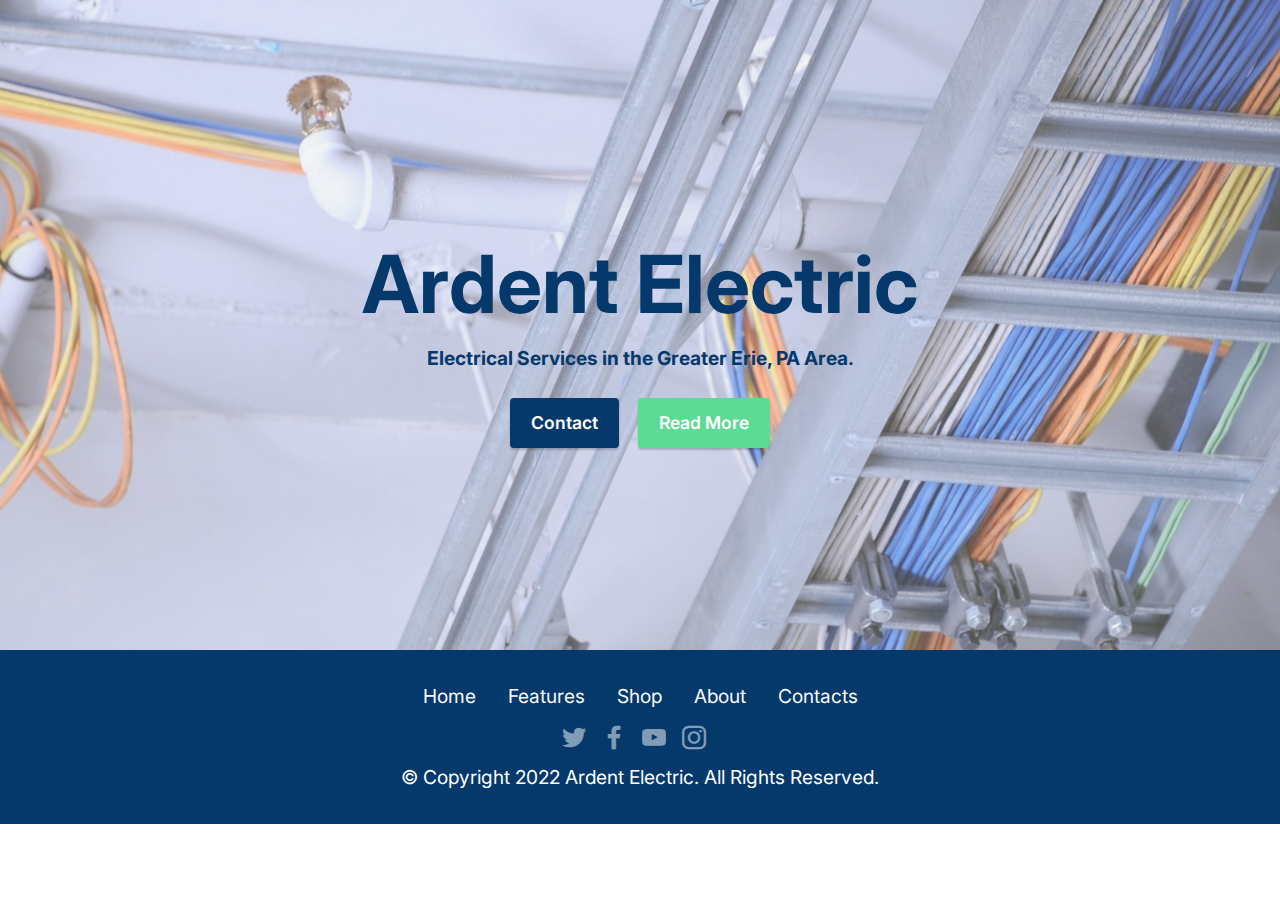
==== index.html @ a0b0ee20 "First commit with Mobirise Site next will add gh pages" ====
<!DOCTYPE html>
<html  >
<head>
  
  <meta charset="UTF-8">
  <meta http-equiv="X-UA-Compatible" content="IE=edge">
  
  <meta name="twitter:card" content="summary_large_image"/>
  <meta name="twitter:image:src" content="">
  <meta property="og:image" content="">
  <meta name="twitter:title" content="Home">
  <meta name="viewport" content="width=device-width, initial-scale=1, minimum-scale=1">
  <link rel="shortcut icon" href="assets/images/logo5.png" type="image/x-icon">
  <meta name="description" content="">
  
  
  <title>Home</title>
  <link rel="stylesheet" href="assets/bootstrap/css/bootstrap.min.css">
  <link rel="stylesheet" href="assets/bootstrap/css/bootstrap-grid.min.css">
  <link rel="stylesheet" href="assets/bootstrap/css/bootstrap-reboot.min.css">
  <link rel="stylesheet" href="assets/socicon/css/styles.css">
  <link rel="stylesheet" href="assets/theme/css/style.css">
  <link rel="preload" href="https://fonts.googleapis.com/css?family=Inter:100,200,300,400,500,600,700,800,900&display=swap" as="style" onload="this.onload=null;this.rel='stylesheet'">
  <noscript><link rel="stylesheet" href="https://fonts.googleapis.com/css?family=Inter:100,200,300,400,500,600,700,800,900&display=swap"></noscript>
  <link rel="preload" as="style" href="assets/mobirise/css/mbr-additional.css"><link rel="stylesheet" href="assets/mobirise/css/mbr-additional.css" type="text/css">
  
  
  
  
</head>
<body>
  
  <section data-bs-version="5.1" class="header1 cid-sFCAOqBTxa" id="header1-i">

    

    <div class="mbr-overlay" style="opacity: 0.3; background-color: rgb(237, 245, 225);"></div>

    <div class="container">
        <div class="row justify-content-center">
            <div class="col-12 col-lg-8">
                <h1 class="mbr-section-title mbr-fonts-style mb-3 display-1"><strong>Ardent Electric</strong></h1>
                
                <p class="mbr-text mbr-fonts-style display-7"><strong>Electrical Services in the Greater Erie, PA Area.</strong><br></p>
                <div class="mbr-section-btn mt-3"><a class="btn btn-primary display-4" href="mailto:kirk@electricbyardent.com">Contact</a> <a class="btn btn-secondary display-4" href="/solutions">Read More</a></div>
            </div>
        </div>
    </div>
</section>

<section data-bs-version="5.1" class="footer3 cid-sFAOjz8nX7" once="footers" id="footer3-d">

    

    

    <div class="container">
        <div class="media-container-row align-center mbr-white">
            <div class="row row-links">
                <ul class="foot-menu">
                    
                    
                    
                    
                    
                <li class="foot-menu-item mbr-fonts-style display-7"><a href="#top" class="text-white">Home</a></li><li class="foot-menu-item mbr-fonts-style display-7"><a href="index.html#content4-5" class="text-white">Features</a></li><li class="foot-menu-item mbr-fonts-style display-7"><a href="index.html#content4-6" class="text-white">Shop</a></li><li class="foot-menu-item mbr-fonts-style display-7"><a href="index.html#features16-9" class="text-white">About</a></li><li class="foot-menu-item mbr-fonts-style display-7"><a href="index.html#contacts3-c" class="text-white">Contacts</a></li></ul>
            </div>
            <div class="row social-row">
                <div class="social-list align-right pb-2">
                    
                    
                    
                    
                    
                    
                <div class="soc-item">
                        <a href="https://twitter.com/mobirise" target="_blank">
                            <span class="socicon-twitter socicon mbr-iconfont mbr-iconfont-social"></span>
                        </a>
                    </div><div class="soc-item">
                        <a href="https://www.facebook.com/pages/Mobirise/1616226671953247" target="_blank">
                            <span class="socicon-facebook socicon mbr-iconfont mbr-iconfont-social"></span>
                        </a>
                    </div><div class="soc-item">
                        <a href="https://www.facebook.com/pages/Mobirise/1616226671953247" target="_blank">
                            <span class="mbr-iconfont mbr-iconfont-social socicon-youtube socicon"></span>
                        </a>
                    </div><div class="soc-item">
                        <a href="https://www.facebook.com/pages/Mobirise/1616226671953247" target="_blank">
                            <span class="mbr-iconfont mbr-iconfont-social socicon-instagram socicon"></span>
                        </a>
                    </div></div>
            </div>
            <div class="row row-copirayt">
                <p class="mbr-text mb-0 mbr-fonts-style mbr-white align-center display-7">
                    © Copyright 2022 Ardent Electric. All Rights Reserved.
                </p>
            </div>
        </div>
    </div>
</section>


<script src="assets/bootstrap/js/bootstrap.bundle.min.js"></script>
  <script src="assets/smoothscroll/smooth-scroll.js"></script>
  <script src="assets/ytplayer/index.js"></script>
  <script src="assets/theme/js/script.js"></script>
  
  
  
</body>
</html>
---- assets/socicon/css/styles.css ----
@charset "UTF-8";

@font-face {
  font-family: 'Socicon';
  src:  url('../fonts/socicon.eot');
  src:  url('../fonts/socicon.eot?#iefix') format('embedded-opentype'),
    url('../fonts/socicon.woff2') format('woff2'),
    url('../fonts/socicon.ttf') format('truetype'),
    url('../fonts/socicon.woff') format('woff'),
    url('../fonts/socicon.svg#socicon') format('svg');
  font-weight: normal;
  font-style: normal;
  font-display: swap;
}

[data-icon]:before {
  font-family: "socicon" !important;
  content: attr(data-icon);
  font-style: normal !important;
  font-weight: normal !important;
  font-variant: normal !important;
  text-transform: none !important;
  speak: none;
  line-height: 1;
  -webkit-font-smoothing: antialiased;
  -moz-osx-font-smoothing: grayscale;
}

[class^="socicon-"], [class*=" socicon-"] {
  /* use !important to prevent issues with browser extensions that change fonts */
  font-family: 'Socicon' !important;
  speak: none;
  font-style: normal;
  font-weight: normal;
  font-variant: normal;
  text-transform: none;
  line-height: 1;

  /* Better Font Rendering =========== */
  -webkit-font-smoothing: antialiased;
  -moz-osx-font-smoothing: grayscale;
}

.socicon-eitaa:before {
  content: "\e97c";
}
.socicon-soroush:before {
  content: "\e97d";
}
.socicon-bale:before {
  content: "\e97e";
}
.socicon-zazzle:before {
  content: "\e97b";
}
.socicon-society6:before {
  content: "\e97a";
}
.socicon-redbubble:before {
  content: "\e979";
}
.socicon-avvo:before {
  content: "\e978";
}
.socicon-stitcher:before {
  content: "\e977";
}
.socicon-googlehangouts:before {
  content: "\e974";
}
.socicon-dlive:before {
  content: "\e975";
}
.socicon-vsco:before {
  content: "\e976";
}
.socicon-flipboard:before {
  content: "\e973";
}
.socicon-ubuntu:before {
  content: "\e958";
}
.socicon-artstation:before {
  content: "\e959";
}
.socicon-invision:before {
  content: "\e95a";
}
.socicon-torial:before {
  content: "\e95b";
}
.socicon-collectorz:before {
  content: "\e95c";
}
.socicon-seenthis:before {
  content: "\e95d";
}
.socicon-googleplaymusic:before {
  content: "\e95e";
}
.socicon-debian:before {
  content: "\e95f";
}
.socicon-filmfreeway:before {
  content: "\e960";
}
.socicon-gnome:before {
  content: "\e961";
}
.socicon-itchio:before {
  content: "\e962";
}
.socicon-jamendo:before {
  content: "\e963";
}
.socicon-mix:before {
  content: "\e964";
}
.socicon-sharepoint:before {
  content: "\e965";
}
.socicon-tinder:before {
  content: "\e966";
}
.socicon-windguru:before {
  content: "\e967";
}
.socicon-cdbaby:before {
  content: "\e968";
}
.socicon-elementaryos:before {
  content: "\e969";
}
.socicon-stage32:before {
  content: "\e96a";
}
.socicon-tiktok:before {
  content: "\e96b";
}
.socicon-gitter:before {
  content: "\e96c";
}
.socicon-letterboxd:before {
  content: "\e96d";
}
.socicon-threema:before {
  content: "\e96e";
}
.socicon-splice:before {
  content: "\e96f";
}
.socicon-metapop:before {
  content: "\e970";
}
.socicon-naver:before {
  content: "\e971";
}
.socicon-remote:before {
  content: "\e972";
}
.socicon-internet:before {
  content: "\e957";
}
.socicon-moddb:before {
  content: "\e94b";
}
.socicon-indiedb:before {
  content: "\e94c";
}
.socicon-traxsource:before {
  content: "\e94d";
}
.socicon-gamefor:before {
  content: "\e94e";
}
.socicon-pixiv:before {
  content: "\e94f";
}
.socicon-myanimelist:before {
  content: "\e950";
}
.socicon-blackberry:before {
  content: "\e951";
}
.socicon-wickr:before {
  content: "\e952";
}
.socicon-spip:before {
  content: "\e953";
}
.socicon-napster:before {
  content: "\e954";
}
.socicon-beatport:before {
  content: "\e955";
}
.socicon-hackerone:before {
  content: "\e956";
}
.socicon-hackernews:before {
  content: "\e946";
}
.socicon-smashwords:before {
  content: "\e947";
}
.socicon-kobo:before {
  content: "\e948";
}
.socicon-bookbub:before {
  content: "\e949";
}
.socicon-mailru:before {
  content: "\e94a";
}
.socicon-gitlab:before {
  content: "\e945";
}
.socicon-instructables:before {
  content: "\e944";
}
.socicon-portfolio:before {
  content: "\e943";
}
.socicon-codered:before {
  content: "\e940";
}
.socicon-origin:before {
  content: "\e941";
}
.socicon-nextdoor:before {
  content: "\e942";
}
.socicon-udemy:before {
  content: "\e93f";
}
.socicon-livemaster:before {
  content: "\e93e";
}
.socicon-crunchbase:before {
  content: "\e93b";
}
.socicon-homefy:before {
  content: "\e93c";
}
.socicon-calendly:before {
  content: "\e93d";
}
.socicon-realtor:before {
  content: "\e90f";
}
.socicon-tidal:before {
  content: "\e910";
}
.socicon-qobuz:before {
  content: "\e911";
}
.socicon-natgeo:before {
  content: "\e912";
}
.socicon-mastodon:before {
  content: "\e913";
}
.socicon-unsplash:before {
  content: "\e914";
}
.socicon-homeadvisor:before {
  content: "\e915";
}
.socicon-angieslist:before {
  content: "\e916";
}
.socicon-codepen:before {
  content: "\e917";
}
.socicon-slack:before {
  content: "\e918";
}
.socicon-openaigym:before {
  content: "\e919";
}
.socicon-logmein:before {
  content: "\e91a";
}
.socicon-fiverr:before {
  content: "\e91b";
}
.socicon-gotomeeting:before {
  content: "\e91c";
}
.socicon-aliexpress:before {
  content: "\e91d";
}
.socicon-guru:before {
  content: "\e91e";
}
.socicon-appstore:before {
  content: "\e91f";
}
.socicon-homes:before {
  content: "\e920";
}
.socicon-zoom:before {
  content: "\e921";
}
.socicon-alibaba:before {
  content: "\e922";
}
.socicon-craigslist:before {
  content: "\e923";
}
.socicon-wix:before {
  content: "\e924";
}
.socicon-redfin:before {
  content: "\e925";
}
.socicon-googlecalendar:before {
  content: "\e926";
}
.socicon-shopify:before {
  content: "\e927";
}
.socicon-freelancer:before {
  content: "\e928";
}
.socicon-seedrs:before {
  content: "\e929";
}
.socicon-bing:before {
  content: "\e92a";
}
.socicon-doodle:before {
  content: "\e92b";
}
.socicon-bonanza:before {
  content: "\e92c";
}
.socicon-squarespace:before {
  content: "\e92d";
}
.socicon-toptal:before {
  content: "\e92e";
}
.socicon-gust:before {
  content: "\e92f";
}
.socicon-ask:before {
  content: "\e930";
}
.socicon-trulia:before {
  content: "\e931";
}
.socicon-loomly:before {
  content: "\e932";
}
.socicon-ghost:before {
  content: "\e933";
}
.socicon-upwork:before {
  content: "\e934";
}
.socicon-fundable:before {
  content: "\e935";
}
.socicon-booking:before {
  content: "\e936";
}
.socicon-googlemaps:before {
  content: "\e937";
}
.socicon-zillow:before {
  content: "\e938";
}
.socicon-niconico:before {
  content: "\e939";
}
.socicon-toneden:before {
  content: "\e93a";
}
.socicon-augment:before {
  content: "\e908";
}
.socicon-bitbucket:before {
  content: "\e909";
}
.socicon-fyuse:before {
  content: "\e90a";
}
.socicon-yt-gaming:before {
  content: "\e90b";
}
.socicon-sketchfab:before {
  content: "\e90c";
}
.socicon-mobcrush:before {
  content: "\e90d";
}
.socicon-microsoft:before {
  content: "\e90e";
}
.socicon-pandora:before {
  content: "\e907";
}
.socicon-messenger:before {
  content: "\e906";
}
.socicon-gamewisp:before {
  content: "\e905";
}
.socicon-bloglovin:before {
  content: "\e904";
}
.socicon-tunein:before {
  content: "\e903";
}
.socicon-gamejolt:before {
  content: "\e901";
}
.socicon-trello:before {
  content: "\e902";
}
.socicon-spreadshirt:before {
  content: "\e900";
}
.socicon-500px:before {
  content: "\e000";
}
.socicon-8tracks:before {
  content: "\e001";
}
.socicon-airbnb:before {
  content: "\e002";
}
.socicon-alliance:before {
  content: "\e003";
}
.socicon-amazon:before {
  content: "\e004";
}
.socicon-amplement:before {
  content: "\e005";
}
.socicon-android:before {
  content: "\e006";
}
.socicon-angellist:before {
  content: "\e007";
}
.socicon-apple:before {
  content: "\e008";
}
.socicon-appnet:before {
  content: "\e009";
}
.socicon-baidu:before {
  content: "\e00a";
}
.socicon-bandcamp:before {
  content: "\e00b";
}
.socicon-battlenet:before {
  content: "\e00c";
}
.socicon-mixer:before {
  content: "\e00d";
}
.socicon-bebee:before {
  content: "\e00e";
}
.socicon-bebo:before {
  content: "\e00f";
}
.socicon-behance:before {
  content: "\e010";
}
.socicon-blizzard:before {
  content: "\e011";
}
.socicon-blogger:before {
  content: "\e012";
}
.socicon-buffer:before {
  content: "\e013";
}
.socicon-chrome:before {
  content: "\e014";
}
.socicon-coderwall:before {
  content: "\e015";
}
.socicon-curse:before {
  content: "\e016";
}
.socicon-dailymotion:before {
  content: "\e017";
}
.socicon-deezer:before {
  content: "\e018";
}
.socicon-delicious:before {
  content: "\e019";
}
.socicon-deviantart:before {
  content: "\e01a";
}
.socicon-diablo:before {
  content: "\e01b";
}
.socicon-digg:before {
  content: "\e01c";
}
.socicon-discord:before {
  content: "\e01d";
}
.socicon-disqus:before {
  content: "\e01e";
}
.socicon-douban:before {
  content: "\e01f";
}
.socicon-draugiem:before {
  content: "\e020";
}
.socicon-dribbble:before {
  content: "\e021";
}
.socicon-drupal:before {
  content: "\e022";
}
.socicon-ebay:before {
  content: "\e023";
}
.socicon-ello:before {
  content: "\e024";
}
.socicon-endomodo:before {
  content: "\e025";
}
.socicon-envato:before {
  content: "\e026";
}
.socicon-etsy:before {
  content: "\e027";
}
.socicon-facebook:before {
  content: "\e028";
}
.socicon-feedburner:before {
  content: "\e029";
}
.socicon-filmweb:before {
  content: "\e02a";
}
.socicon-firefox:before {
  content: "\e02b";
}
.socicon-flattr:before {
  content: "\e02c";
}
.socicon-flickr:before {
  content: "\e02d";
}
.socicon-formulr:before {
  content: "\e02e";
}
.socicon-forrst:before {
  content: "\e02f";
}
.socicon-foursquare:before {
  content: "\e030";
}
.socicon-friendfeed:before {
  content: "\e031";
}
.socicon-github:before {
  content: "\e032";
}
.socicon-goodreads:before {
  content: "\e033";
}
.socicon-google:before {
  content: "\e034";
}
.socicon-googlescholar:before {
  content: "\e035";
}
.socicon-googlegroups:before {
  content: "\e036";
}
.socicon-googlephotos:before {
  content: "\e037";
}
.socicon-googleplus:before {
  content: "\e038";
}
.socicon-grooveshark:before {
  content: "\e039";
}
.socicon-hackerrank:before {
  content: "\e03a";
}
.socicon-hearthstone:before {
  content: "\e03b";
}
.socicon-hellocoton:before {
  content: "\e03c";
}
.socicon-heroes:before {
  content: "\e03d";
}
.socicon-smashcast:before {
  content: "\e03e";
}
.socicon-horde:before {
  content: "\e03f";
}
.socicon-houzz:before {
  content: "\e040";
}
.socicon-icq:before {
  content: "\e041";
}
.socicon-identica:before {
  content: "\e042";
}
.socicon-imdb:before {
  content: "\e043";
}
.socicon-instagram:before {
  content: "\e044";
}
.socicon-issuu:before {
  content: "\e045";
}
.socicon-istock:before {
  content: "\e046";
}
.socicon-itunes:before {
  content: "\e047";
}
.socicon-keybase:before {
  content: "\e048";
}
.socicon-lanyrd:before {
  content: "\e049";
}
.socicon-lastfm:before {
  content: "\e04a";
}
.socicon-line:before {
  content: "\e04b";
}
.socicon-linkedin:before {
  content: "\e04c";
}
.socicon-livejournal:before {
  content: "\e04d";
}
.socicon-lyft:before {
  content: "\e04e";
}
.socicon-macos:before {
  content: "\e04f";
}
.socicon-mail:before {
  content: "\e050";
}
.socicon-medium:before {
  content: "\e051";
}
.socicon-meetup:before {
  content: "\e052";
}
.socicon-mixcloud:before {
  content: "\e053";
}
.socicon-modelmayhem:before {
  content: "\e054";
}
.socicon-mumble:before {
  content: "\e055";
}
.socicon-myspace:before {
  content: "\e056";
}
.socicon-newsvine:before {
  content: "\e057";
}
.socicon-nintendo:before {
  content: "\e058";
}
.socicon-npm:before {
  content: "\e059";
}
.socicon-odnoklassniki:before {
  content: "\e05a";
}
.socicon-openid:before {
  content: "\e05b";
}
.socicon-opera:before {
  content: "\e05c";
}
.socicon-outlook:before {
  content: "\e05d";
}
.socicon-overwatch:before {
  content: "\e05e";
}
.socicon-patreon:before {
  content: "\e05f";
}
.socicon-paypal:before {
  content: "\e060";
}
.socicon-periscope:before {
  content: "\e061";
}
.socicon-persona:before {
  content: "\e062";
}
.socicon-pinterest:before {
  content: "\e063";
}
.socicon-play:before {
  content: "\e064";
}
.socicon-player:before {
  content: "\e065";
}
.socicon-playstation:before {
  content: "\e066";
}
.socicon-pocket:before {
  content: "\e067";
}
.socicon-qq:before {
  content: "\e068";
}
.socicon-quora:before {
  content: "\e069";
}
.socicon-raidcall:before {
  content: "\e06a";
}
.socicon-ravelry:before {
  content: "\e06b";
}
.socicon-reddit:before {
  content: "\e06c";
}
.socicon-renren:before {
  content: "\e06d";
}
.socicon-researchgate:before {
  content: "\e06e";
}
.socicon-residentadvisor:before {
  content: "\e06f";
}
.socicon-reverbnation:before {
  content: "\e070";
}
.socicon-rss:before {
  content: "\e071";
}
.socicon-sharethis:before {
  content: "\e072";
}
.socicon-skype:before {
  content: "\e073";
}
.socicon-slideshare:before {
  content: "\e074";
}
.socicon-smugmug:before {
  content: "\e075";
}
.socicon-snapchat:before {
  content: "\e076";
}
.socicon-songkick:before {
  content: "\e077";
}
.socicon-soundcloud:before {
  content: "\e078";
}
.socicon-spotify:before {
  content: "\e079";
}
.socicon-stackexchange:before {
  content: "\e07a";
}
.socicon-stackoverflow:before {
  content: "\e07b";
}
.socicon-starcraft:before {
  content: "\e07c";
}
.socicon-stayfriends:before {
  content: "\e07d";
}
.socicon-steam:before {
  content: "\e07e";
}
.socicon-storehouse:before {
  content: "\e07f";
}
.socicon-strava:before {
  content: "\e080";
}
.socicon-streamjar:before {
  content: "\e081";
}
.socicon-stumbleupon:before {
  content: "\e082";
}
.socicon-swarm:before {
  content: "\e083";
}
.socicon-teamspeak:before {
  content: "\e084";
}
.socicon-teamviewer:before {
  content: "\e085";
}
.socicon-technorati:before {
  content: "\e086";
}
.socicon-telegram:before {
  content: "\e087";
}
.socicon-tripadvisor:before {
  content: "\e088";
}
.socicon-tripit:before {
  content: "\e089";
}
.socicon-triplej:before {
  content: "\e08a";
}
.socicon-tumblr:before {
  content: "\e08b";
}
.socicon-twitch:before {
  content: "\e08c";
}
.socicon-twitter:before {
  content: "\e08d";
}
.socicon-uber:before {
  content: "\e08e";
}
.socicon-ventrilo:before {
  content: "\e08f";
}
.socicon-viadeo:before {
  content: "\e090";
}
.socicon-viber:before {
  content: "\e091";
}
.socicon-viewbug:before {
  content: "\e092";
}
.socicon-vimeo:before {
  content: "\e093";
}
.socicon-vine:before {
  content: "\e094";
}
.socicon-vkontakte:before {
  content: "\e095";
}
.socicon-warcraft:before {
  content: "\e096";
}
.socicon-wechat:before {
  content: "\e097";
}
.socicon-weibo:before {
  content: "\e098";
}
.socicon-whatsapp:before {
  content: "\e099";
}
.socicon-wikipedia:before {
  content: "\e09a";
}
.socicon-windows:before {
  content: "\e09b";
}
.socicon-wordpress:before {
  content: "\e09c";
}
.socicon-wykop:before {
  content: "\e09d";
}
.socicon-xbox:before {
  content: "\e09e";
}
.socicon-xing:before {
  content: "\e09f";
}
.socicon-yahoo:before {
  content: "\e0a0";
}
.socicon-yammer:before {
  content: "\e0a1";
}
.socicon-yandex:before {
  content: "\e0a2";
}
.socicon-yelp:before {
  content: "\e0a3";
}
.socicon-younow:before {
  content: "\e0a4";
}
.socicon-youtube:before {
  content: "\e0a5";
}
.socicon-zapier:before {
  content: "\e0a6";
}
.socicon-zerply:before {
  content: "\e0a7";
}
.socicon-zomato:before {
  content: "\e0a8";
}
.socicon-zynga:before {
  content: "\e0a9";
}
---- assets/theme/css/style.css ----
@charset "UTF-8";
section {
  background-color: #ffffff;
}

body {
  font-style: normal;
  line-height: 1.5;
  font-weight: 400;
  color: #232323;
  position: relative;
}

button {
  background-color: transparent;
  border-color: transparent;
}

section,
.container,
.container-fluid {
  position: relative;
  word-wrap: break-word;
}

a.mbr-iconfont:hover {
  text-decoration: none;
}

.article .lead p,
.article .lead ul,
.article .lead ol,
.article .lead pre,
.article .lead blockquote {
  margin-bottom: 0;
}

a {
  font-style: normal;
  font-weight: 400;
  cursor: pointer;
}
a, a:hover {
  text-decoration: none;
}

.mbr-section-title {
  font-style: normal;
  line-height: 1.3;
}

.mbr-section-subtitle {
  line-height: 1.3;
}

.mbr-text {
  font-style: normal;
  line-height: 1.7;
}

h1,
h2,
h3,
h4,
h5,
h6,
.display-1,
.display-2,
.display-4,
.display-5,
.display-7,
span,
p,
a {
  line-height: 1;
  word-break: break-word;
  word-wrap: break-word;
  font-weight: 400;
}

b,
strong {
  font-weight: bold;
}

input:-webkit-autofill, input:-webkit-autofill:hover, input:-webkit-autofill:focus, input:-webkit-autofill:active {
  transition-delay: 9999s;
  -webkit-transition-property: background-color, color;
  transition-property: background-color, color;
}

textarea[type=hidden] {
  display: none;
}

section {
  background-position: 50% 50%;
  background-repeat: no-repeat;
  background-size: cover;
}
section .mbr-background-video,
section .mbr-background-video-preview {
  position: absolute;
  bottom: 0;
  left: 0;
  right: 0;
  top: 0;
}

.hidden {
  visibility: hidden;
}

.mbr-z-index20 {
  z-index: 20;
}

/*! Base colors */
.mbr-white {
  color: #ffffff;
}

.mbr-black {
  color: #111111;
}

.mbr-bg-white {
  background-color: #ffffff;
}

.mbr-bg-black {
  background-color: #000000;
}

/*! Text-aligns */
.align-left {
  text-align: left;
}

.align-center {
  text-align: center;
}

.align-right {
  text-align: right;
}

/*! Font-weight  */
.mbr-light {
  font-weight: 300;
}

.mbr-regular {
  font-weight: 400;
}

.mbr-semibold {
  font-weight: 500;
}

.mbr-bold {
  font-weight: 700;
}

/*! Media  */
.media-content {
  flex-basis: 100%;
}

.media-container-row {
  display: flex;
  flex-direction: row;
  flex-wrap: wrap;
  justify-content: center;
  align-content: center;
  align-items: start;
}
.media-container-row .media-size-item {
  width: 400px;
}

.media-container-column {
  display: flex;
  flex-direction: column;
  flex-wrap: wrap;
  justify-content: center;
  align-content: center;
  align-items: stretch;
}
.media-container-column > * {
  width: 100%;
}

@media (min-width: 992px) {
  .media-container-row {
    flex-wrap: nowrap;
  }
}
figure {
  margin-bottom: 0;
  overflow: hidden;
}

figure[mbr-media-size] {
  transition: width 0.1s;
}

img,
iframe {
  display: block;
  width: 100%;
}

.card {
  background-color: transparent;
  border: none;
}

.card-box {
  width: 100%;
}

.card-img {
  text-align: center;
  flex-shrink: 0;
  -webkit-flex-shrink: 0;
}

.media {
  max-width: 100%;
  margin: 0 auto;
}

.mbr-figure {
  align-self: center;
}

.media-container > div {
  max-width: 100%;
}

.mbr-figure img,
.card-img img {
  width: 100%;
}

@media (max-width: 991px) {
  .media-size-item {
    width: auto !important;
  }

  .media {
    width: auto;
  }

  .mbr-figure {
    width: 100% !important;
  }
}
/*! Buttons */
.mbr-section-btn {
  margin-left: -0.6rem;
  margin-right: -0.6rem;
  font-size: 0;
}

.btn {
  font-weight: 600;
  border-width: 1px;
  font-style: normal;
  margin: 0.6rem 0.6rem;
  white-space: normal;
  transition: all 0.2s ease-in-out;
  display: inline-flex;
  align-items: center;
  justify-content: center;
  word-break: break-word;
}

.btn-sm {
  font-weight: 600;
  letter-spacing: 0px;
  transition: all 0.3s ease-in-out;
}

.btn-md {
  font-weight: 600;
  letter-spacing: 0px;
  transition: all 0.3s ease-in-out;
}

.btn-lg {
  font-weight: 600;
  letter-spacing: 0px;
  transition: all 0.3s ease-in-out;
}

.btn-form {
  margin: 0;
}
.btn-form:hover {
  cursor: pointer;
}

nav .mbr-section-btn {
  margin-left: 0rem;
  margin-right: 0rem;
}

/*! Btn icon margin */
.btn .mbr-iconfont,
.btn.btn-sm .mbr-iconfont {
  order: 1;
  cursor: pointer;
  margin-left: 0.5rem;
  vertical-align: sub;
}

.btn.btn-md .mbr-iconfont,
.btn.btn-md .mbr-iconfont {
  margin-left: 0.8rem;
}

.mbr-regular {
  font-weight: 400;
}

.mbr-semibold {
  font-weight: 500;
}

.mbr-bold {
  font-weight: 700;
}

[type=submit] {
  -webkit-appearance: none;
}

/*! Full-screen */
.mbr-fullscreen .mbr-overlay {
  min-height: 100vh;
}

.mbr-fullscreen {
  display: flex;
  display: -moz-flex;
  display: -ms-flex;
  display: -o-flex;
  align-items: center;
  min-height: 100vh;
  padding-top: 3rem;
  padding-bottom: 3rem;
}

/*! Map */
.map {
  height: 25rem;
  position: relative;
}
.map iframe {
  width: 100%;
  height: 100%;
}

/*! Scroll to top arrow */
.mbr-arrow-up {
  bottom: 25px;
  right: 90px;
  position: fixed;
  text-align: right;
  z-index: 5000;
  color: #ffffff;
  font-size: 22px;
}

.mbr-arrow-up a {
  background: rgba(0, 0, 0, 0.2);
  border-radius: 50%;
  color: #fff;
  display: inline-block;
  height: 60px;
  width: 60px;
  border: 2px solid #fff;
  outline-style: none !important;
  position: relative;
  text-decoration: none;
  transition: all 0.3s ease-in-out;
  cursor: pointer;
  text-align: center;
}
.mbr-arrow-up a:hover {
  background-color: rgba(0, 0, 0, 0.4);
}
.mbr-arrow-up a i {
  line-height: 60px;
}

.mbr-arrow-up-icon {
  display: block;
  color: #fff;
}

.mbr-arrow-up-icon::before {
  content: "›";
  display: inline-block;
  font-family: serif;
  font-size: 22px;
  line-height: 1;
  font-style: normal;
  position: relative;
  top: 6px;
  left: -4px;
  transform: rotate(-90deg);
}

/*! Arrow Down */
.mbr-arrow {
  position: absolute;
  bottom: 45px;
  left: 50%;
  width: 60px;
  height: 60px;
  cursor: pointer;
  background-color: rgba(80, 80, 80, 0.5);
  border-radius: 50%;
  transform: translateX(-50%);
}
@media (max-width: 767px) {
  .mbr-arrow {
    display: none;
  }
}
.mbr-arrow > a {
  display: inline-block;
  text-decoration: none;
  outline-style: none;
  -webkit-animation: arrowdown 1.7s ease-in-out infinite;
          animation: arrowdown 1.7s ease-in-out infinite;
  color: #ffffff;
}
.mbr-arrow > a > i {
  position: absolute;
  top: -2px;
  left: 15px;
  font-size: 2rem;
}

#scrollToTop a i::before {
  content: "";
  position: absolute;
  display: block;
  border-bottom: 2.5px solid #fff;
  border-left: 2.5px solid #fff;
  width: 27.8%;
  height: 27.8%;
  left: 50%;
  top: 51%;
  transform: translateY(-30%) translateX(-50%) rotate(135deg);
}

@keyframes arrowdown {
  0% {
    transform: translateY(0px);
  }
  50% {
    transform: translateY(-5px);
  }
  100% {
    transform: translateY(0px);
  }
}
@-webkit-keyframes arrowdown {
  0% {
    transform: translateY(0px);
  }
  50% {
    transform: translateY(-5px);
  }
  100% {
    transform: translateY(0px);
  }
}
@media (max-width: 500px) {
  .mbr-arrow-up {
    left: 0;
    right: 0;
    text-align: center;
  }
}
/*Gradients animation*/
@keyframes gradient-animation {
  from {
    background-position: 0% 100%;
    -webkit-animation-timing-function: ease-in-out;
            animation-timing-function: ease-in-out;
  }
  to {
    background-position: 100% 0%;
    -webkit-animation-timing-function: ease-in-out;
            animation-timing-function: ease-in-out;
  }
}
@-webkit-keyframes gradient-animation {
  from {
    background-position: 0% 100%;
    -webkit-animation-timing-function: ease-in-out;
            animation-timing-function: ease-in-out;
  }
  to {
    background-position: 100% 0%;
    -webkit-animation-timing-function: ease-in-out;
            animation-timing-function: ease-in-out;
  }
}
.bg-gradient {
  background-size: 200% 200%;
  animation: gradient-animation 5s infinite alternate;
  -webkit-animation: gradient-animation 5s infinite alternate;
}

.menu .navbar-brand {
  display: -webkit-flex;
}
.menu .navbar-brand span {
  display: flex;
  display: -webkit-flex;
}
.menu .navbar-brand .navbar-caption-wrap {
  display: -webkit-flex;
}
.menu .navbar-brand .navbar-logo img {
  display: -webkit-flex;
  width: auto;
}
@media (min-width: 768px) and (max-width: 991px) {
  .menu .navbar-toggleable-sm .navbar-nav {
    display: -ms-flexbox;
  }
}
@media (max-width: 991px) {
  .menu .navbar-collapse {
    max-height: 93.5vh;
  }
  .menu .navbar-collapse.show {
    overflow: auto;
  }
}
@media (min-width: 992px) {
  .menu .navbar-nav.nav-dropdown {
    display: -webkit-flex;
  }
  .menu .navbar-toggleable-sm .navbar-collapse {
    display: -webkit-flex !important;
  }
  .menu .collapsed .navbar-collapse {
    max-height: 93.5vh;
  }
  .menu .collapsed .navbar-collapse.show {
    overflow: auto;
  }
}
@media (max-width: 767px) {
  .menu .navbar-collapse {
    max-height: 80vh;
  }
}

.nav-link .mbr-iconfont {
  margin-right: 0.5rem;
}

.navbar {
  display: -webkit-flex;
  -webkit-flex-wrap: wrap;
  -webkit-align-items: center;
  -webkit-justify-content: space-between;
}

.navbar-collapse {
  -webkit-flex-basis: 100%;
  -webkit-flex-grow: 1;
  -webkit-align-items: center;
}

.nav-dropdown .link {
  padding: 0.667em 1.667em !important;
  margin: 0 !important;
}

.nav {
  display: -webkit-flex;
  -webkit-flex-wrap: wrap;
}

.row {
  display: -webkit-flex;
  -webkit-flex-wrap: wrap;
}

.justify-content-center {
  -webkit-justify-content: center;
}

.form-inline {
  display: -webkit-flex;
}

.card-wrapper {
  -webkit-flex: 1;
}

.carousel-control {
  z-index: 10;
  display: -webkit-flex;
}

.carousel-controls {
  display: -webkit-flex;
}

.media {
  display: -webkit-flex;
}

.form-group:focus {
  outline: none;
}

.jq-selectbox__select {
  padding: 7px 0;
  position: relative;
}

.jq-selectbox__dropdown {
  overflow: hidden;
  border-radius: 10px;
  position: absolute;
  top: 100%;
  left: 0 !important;
  width: 100% !important;
}

.jq-selectbox__trigger-arrow {
  right: 0;
  transform: translateY(-50%);
}

.jq-selectbox li {
  padding: 1.07em 0.5em;
}

input[type=range] {
  padding-left: 0 !important;
  padding-right: 0 !important;
}

.modal-dialog,
.modal-content {
  height: 100%;
}

.modal-dialog .carousel-inner {
  height: calc(100vh - 1.75rem);
}
@media (max-width: 575px) {
  .modal-dialog .carousel-inner {
    height: calc(100vh - 1rem);
  }
}

.carousel-item {
  text-align: center;
}

.carousel-item img {
  margin: auto;
}

.navbar-toggler {
  align-self: flex-start;
  padding: 0.25rem 0.75rem;
  font-size: 1.25rem;
  line-height: 1;
  background: transparent;
  border: 1px solid transparent;
  border-radius: 0.25rem;
}

.navbar-toggler:focus,
.navbar-toggler:hover {
  text-decoration: none;
  box-shadow: none;
}

.navbar-toggler-icon {
  display: inline-block;
  width: 1.5em;
  height: 1.5em;
  vertical-align: middle;
  content: "";
  background: no-repeat center center;
  background-size: 100% 100%;
}

.navbar-toggler-left {
  position: absolute;
  left: 1rem;
}

.navbar-toggler-right {
  position: absolute;
  right: 1rem;
}

.card-img {
  width: auto;
}

.menu .navbar.collapsed:not(.beta-menu) {
  flex-direction: column;
}

.carousel-item.active,
.carousel-item-next,
.carousel-item-prev {
  display: flex;
}

.note-air-layout .dropup .dropdown-menu,
.note-air-layout .navbar-fixed-bottom .dropdown .dropdown-menu {
  bottom: initial !important;
}

html,
body {
  height: auto;
  min-height: 100vh;
}

.dropup .dropdown-toggle::after {
  display: none;
}

.form-asterisk {
  font-family: initial;
  position: absolute;
  top: -2px;
  font-weight: normal;
}

.form-control-label {
  position: relative;
  cursor: pointer;
  margin-bottom: 0.357em;
  padding: 0;
}

.alert {
  color: #ffffff;
  border-radius: 0;
  border: 0;
  font-size: 1.1rem;
  line-height: 1.5;
  margin-bottom: 1.875rem;
  padding: 1.25rem;
  position: relative;
  text-align: center;
}
.alert.alert-form::after {
  background-color: inherit;
  bottom: -7px;
  content: "";
  display: block;
  height: 14px;
  left: 50%;
  margin-left: -7px;
  position: absolute;
  transform: rotate(45deg);
  width: 14px;
}

.form-control {
  background-color: #ffffff;
  background-clip: border-box;
  color: #232323;
  line-height: 1rem !important;
  height: auto;
  padding: 0.6rem 1.2rem;
  transition: border-color 0.25s ease 0s;
  border: 1px solid transparent !important;
  border-radius: 4px;
  box-shadow: rgba(0, 0, 0, 0.07) 0px 1px 1px 0px, rgba(0, 0, 0, 0.07) 0px 1px 3px 0px, rgba(0, 0, 0, 0.03) 0px 0px 0px 1px;
}
.form-active .form-control:invalid {
  border-color: red;
}

form .row {
  margin-left: -0.6rem;
  margin-right: -0.6rem;
}
form .row [class*=col] {
  padding-left: 0.6rem;
  padding-right: 0.6rem;
}

form .mbr-section-btn {
  margin: 0;
  padding-left: 0.6rem;
  padding-right: 0.6rem;
}

form .btn {
  display: flex;
  padding: 0.6rem 1.2rem;
  margin: 0;
}

form .form-check-input {
  margin-top: 0.5;
}

textarea.form-control {
  line-height: 1.5rem !important;
}

.form-group {
  margin-bottom: 1.2rem;
}

.form-control,
form .btn {
  min-height: 48px;
}

.gdpr-block label span.textGDPR input[name=gdpr] {
  top: 7px;
}

.form-control:focus {
  box-shadow: none;
}

:focus {
  outline: none;
}

.mbr-overlay {
  background-color: #000;
  bottom: 0;
  left: 0;
  opacity: 0.5;
  position: absolute;
  right: 0;
  top: 0;
  z-index: 0;
  pointer-events: none;
}

blockquote {
  font-style: italic;
  padding: 3rem;
  font-size: 1.09rem;
  position: relative;
  border-left: 3px solid;
}

ul,
ol,
pre,
blockquote {
  margin-bottom: 2.3125rem;
}

.mt-4 {
  margin-top: 2rem !important;
}

.mb-4 {
  margin-bottom: 2rem !important;
}

@media (min-width: 992px) {
  .container {
    padding-left: 16px;
    padding-right: 16px;
  }

  .row {
    margin-left: -16px;
    margin-right: -16px;
  }
  .row > [class*=col] {
    padding-left: 16px;
    padding-right: 16px;
  }
}
@media (min-width: 768px) {
  .container-fluid {
    padding-left: 32px;
    padding-right: 32px;
  }
}
@media (min-width: 768px) and (max-width: 991px) {
  .mbr-container {
    padding-left: 32px;
    padding-right: 32px;
  }
}
@media (max-width: 767px) {
  .mbr-container {
    padding-left: 16px;
    padding-right: 16px;
  }
}
.card-wrapper,
.item-wrapper {
  overflow: hidden;
}

.app-video-wrapper > img {
  opacity: 1;
}

.item {
  position: relative;
}

.dropdown-menu .dropdown-menu {
  left: 100%;
}

.dropdown-item + .dropdown-menu {
  display: none;
}

.dropdown-item:hover + .dropdown-menu,
.dropdown-menu:hover {
  display: block;
}

@media (min-aspect-ratio: 16/9) {
  .mbr-video-foreground {
    height: 300% !important;
    top: -100% !important;
  }
}
@media (max-aspect-ratio: 16/9) {
  .mbr-video-foreground {
    width: 300% !important;
    left: -100% !important;
  }
}
---- assets/mobirise/css/mbr-additional.css ----
.btn {
  border-width: 2px;
}
body {
  font-family: Jost;
}
.display-1 {
  font-family: 'Inter', sans-serif;
  font-size: 5rem;
  line-height: 1.1;
}
.display-1 > .mbr-iconfont {
  font-size: 6.25rem;
}
.display-2 {
  font-family: 'Inter', sans-serif;
  font-size: 3rem;
  line-height: 1.1;
}
.display-2 > .mbr-iconfont {
  font-size: 3.75rem;
}
.display-4 {
  font-family: 'Inter', sans-serif;
  font-size: 1.1rem;
  line-height: 1.5;
}
.display-4 > .mbr-iconfont {
  font-size: 1.375rem;
}
.display-5 {
  font-family: 'Inter', sans-serif;
  font-size: 1.6rem;
  line-height: 1.5;
}
.display-5 > .mbr-iconfont {
  font-size: 2rem;
}
.display-7 {
  font-family: 'Inter', sans-serif;
  font-size: 1.2rem;
  line-height: 1.5;
}
.display-7 > .mbr-iconfont {
  font-size: 1.5rem;
}
/* ---- Fluid typography for mobile devices ---- */
/* 1.4 - font scale ratio ( bootstrap == 1.42857 ) */
/* 100vw - current viewport width */
/* (48 - 20)  48 == 48rem == 768px, 20 == 20rem == 320px(minimal supported viewport) */
/* 0.65 - min scale variable, may vary */
@media (max-width: 992px) {
  .display-1 {
    font-size: 4rem;
  }
}
@media (max-width: 768px) {
  .display-1 {
    font-size: 3.5rem;
    font-size: calc( 2.4rem + (5 - 2.4) * ((100vw - 20rem) / (48 - 20)));
    line-height: calc( 1.1 * (2.4rem + (5 - 2.4) * ((100vw - 20rem) / (48 - 20))));
  }
  .display-2 {
    font-size: 2.4rem;
    font-size: calc( 1.7rem + (3 - 1.7) * ((100vw - 20rem) / (48 - 20)));
    line-height: calc( 1.3 * (1.7rem + (3 - 1.7) * ((100vw - 20rem) / (48 - 20))));
  }
  .display-4 {
    font-size: 0.88rem;
    font-size: calc( 1.0350000000000001rem + (1.1 - 1.0350000000000001) * ((100vw - 20rem) / (48 - 20)));
    line-height: calc( 1.4 * (1.0350000000000001rem + (1.1 - 1.0350000000000001) * ((100vw - 20rem) / (48 - 20))));
  }
  .display-5 {
    font-size: 1.28rem;
    font-size: calc( 1.21rem + (1.6 - 1.21) * ((100vw - 20rem) / (48 - 20)));
    line-height: calc( 1.4 * (1.21rem + (1.6 - 1.21) * ((100vw - 20rem) / (48 - 20))));
  }
  .display-7 {
    font-size: 0.96rem;
    font-size: calc( 1.07rem + (1.2 - 1.07) * ((100vw - 20rem) / (48 - 20)));
    line-height: calc( 1.4 * (1.07rem + (1.2 - 1.07) * ((100vw - 20rem) / (48 - 20))));
  }
}
/* Buttons */
.btn {
  padding: 0.6rem 1.2rem;
  border-radius: 4px;
}
.btn-sm {
  padding: 0.6rem 1.2rem;
  border-radius: 4px;
}
.btn-md {
  padding: 0.6rem 1.2rem;
  border-radius: 4px;
}
.btn-lg {
  padding: 1rem 2.6rem;
  border-radius: 4px;
}
.bg-primary {
  background-color: #05386b !important;
}
.bg-success {
  background-color: #40b0bf !important;
}
.bg-info {
  background-color: #47b5ed !important;
}
.bg-warning {
  background-color: #ffe161 !important;
}
.bg-danger {
  background-color: #ff9966 !important;
}
.btn-primary,
.btn-primary:active {
  background-color: #05386b !important;
  border-color: #05386b !important;
  color: #ffffff !important;
  box-shadow: 0 2px 2px 0 rgba(0, 0, 0, 0.2);
}
.btn-primary:hover,
.btn-primary:focus,
.btn-primary.focus,
.btn-primary.active {
  color: #ffffff !important;
  background-color: #010d18 !important;
  border-color: #010d18 !important;
  box-shadow: 0 2px 5px 0 rgba(0, 0, 0, 0.2);
}
.btn-primary.disabled,
.btn-primary:disabled {
  color: #ffffff !important;
  background-color: #010d18 !important;
  border-color: #010d18 !important;
}
.btn-secondary,
.btn-secondary:active {
  background-color: #5cdb95 !important;
  border-color: #5cdb95 !important;
  color: #ffffff !important;
  box-shadow: 0 2px 2px 0 rgba(0, 0, 0, 0.2);
}
.btn-secondary:hover,
.btn-secondary:focus,
.btn-secondary.focus,
.btn-secondary.active {
  color: #ffffff !important;
  background-color: #29b869 !important;
  border-color: #29b869 !important;
  box-shadow: 0 2px 5px 0 rgba(0, 0, 0, 0.2);
}
.btn-secondary.disabled,
.btn-secondary:disabled {
  color: #ffffff !important;
  background-color: #29b869 !important;
  border-color: #29b869 !important;
}
.btn-info,
.btn-info:active {
  background-color: #47b5ed !important;
  border-color: #47b5ed !important;
  color: #ffffff !important;
  box-shadow: 0 2px 2px 0 rgba(0, 0, 0, 0.2);
}
.btn-info:hover,
.btn-info:focus,
.btn-info.focus,
.btn-info.active {
  color: #ffffff !important;
  background-color: #148cca !important;
  border-color: #148cca !important;
  box-shadow: 0 2px 5px 0 rgba(0, 0, 0, 0.2);
}
.btn-info.disabled,
.btn-info:disabled {
  color: #ffffff !important;
  background-color: #148cca !important;
  border-color: #148cca !important;
}
.btn-success,
.btn-success:active {
  background-color: #40b0bf !important;
  border-color: #40b0bf !important;
  color: #ffffff !important;
  box-shadow: 0 2px 2px 0 rgba(0, 0, 0, 0.2);
}
.btn-success:hover,
.btn-success:focus,
.btn-success.focus,
.btn-success.active {
  color: #ffffff !important;
  background-color: #2a747e !important;
  border-color: #2a747e !important;
  box-shadow: 0 2px 5px 0 rgba(0, 0, 0, 0.2);
}
.btn-success.disabled,
.btn-success:disabled {
  color: #ffffff !important;
  background-color: #2a747e !important;
  border-color: #2a747e !important;
}
.btn-warning,
.btn-warning:active {
  background-color: #ffe161 !important;
  border-color: #ffe161 !important;
  color: #614f00 !important;
  box-shadow: 0 2px 2px 0 rgba(0, 0, 0, 0.2);
}
.btn-warning:hover,
.btn-warning:focus,
.btn-warning.focus,
.btn-warning.active {
  color: #0a0800 !important;
  background-color: #ffd10a !important;
  border-color: #ffd10a !important;
  box-shadow: 0 2px 5px 0 rgba(0, 0, 0, 0.2);
}
.btn-warning.disabled,
.btn-warning:disabled {
  color: #614f00 !important;
  background-color: #ffd10a !important;
  border-color: #ffd10a !important;
}
.btn-danger,
.btn-danger:active {
  background-color: #ff9966 !important;
  border-color: #ff9966 !important;
  color: #ffffff !important;
  box-shadow: 0 2px 2px 0 rgba(0, 0, 0, 0.2);
}
.btn-danger:hover,
.btn-danger:focus,
.btn-danger.focus,
.btn-danger.active {
  color: #ffffff !important;
  background-color: #ff5f0f !important;
  border-color: #ff5f0f !important;
  box-shadow: 0 2px 5px 0 rgba(0, 0, 0, 0.2);
}
.btn-danger.disabled,
.btn-danger:disabled {
  color: #ffffff !important;
  background-color: #ff5f0f !important;
  border-color: #ff5f0f !important;
}
.btn-white,
.btn-white:active {
  background-color: #fafafa !important;
  border-color: #fafafa !important;
  color: #7a7a7a !important;
  box-shadow: 0 2px 2px 0 rgba(0, 0, 0, 0.2);
}
.btn-white:hover,
.btn-white:focus,
.btn-white.focus,
.btn-white.active {
  color: #4f4f4f !important;
  background-color: #cfcfcf !important;
  border-color: #cfcfcf !important;
  box-shadow: 0 2px 5px 0 rgba(0, 0, 0, 0.2);
}
.btn-white.disabled,
.btn-white:disabled {
  color: #7a7a7a !important;
  background-color: #cfcfcf !important;
  border-color: #cfcfcf !important;
}
.btn-black,
.btn-black:active {
  background-color: #232323 !important;
  border-color: #232323 !important;
  color: #ffffff !important;
  box-shadow: 0 2px 2px 0 rgba(0, 0, 0, 0.2);
}
.btn-black:hover,
.btn-black:focus,
.btn-black.focus,
.btn-black.active {
  color: #ffffff !important;
  background-color: #000000 !important;
  border-color: #000000 !important;
  box-shadow: 0 2px 5px 0 rgba(0, 0, 0, 0.2);
}
.btn-black.disabled,
.btn-black:disabled {
  color: #ffffff !important;
  background-color: #000000 !important;
  border-color: #000000 !important;
}
.btn-primary-outline,
.btn-primary-outline:active {
  background-color: transparent !important;
  border-color: #05386b;
  color: #05386b;
}
.btn-primary-outline:hover,
.btn-primary-outline:focus,
.btn-primary-outline.focus,
.btn-primary-outline.active {
  color: #010d18 !important;
  background-color: transparent!important;
  border-color: #010d18 !important;
  box-shadow: none!important;
}
.btn-primary-outline.disabled,
.btn-primary-outline:disabled {
  color: #ffffff !important;
  background-color: #05386b !important;
  border-color: #05386b !important;
}
.btn-secondary-outline,
.btn-secondary-outline:active {
  background-color: transparent !important;
  border-color: #5cdb95;
  color: #5cdb95;
}
.btn-secondary-outline:hover,
.btn-secondary-outline:focus,
.btn-secondary-outline.focus,
.btn-secondary-outline.active {
  color: #29b869 !important;
  background-color: transparent!important;
  border-color: #29b869 !important;
  box-shadow: none!important;
}
.btn-secondary-outline.disabled,
.btn-secondary-outline:disabled {
  color: #ffffff !important;
  background-color: #5cdb95 !important;
  border-color: #5cdb95 !important;
}
.btn-info-outline,
.btn-info-outline:active {
  background-color: transparent !important;
  border-color: #47b5ed;
  color: #47b5ed;
}
.btn-info-outline:hover,
.btn-info-outline:focus,
.btn-info-outline.focus,
.btn-info-outline.active {
  color: #148cca !important;
  background-color: transparent!important;
  border-color: #148cca !important;
  box-shadow: none!important;
}
.btn-info-outline.disabled,
.btn-info-outline:disabled {
  color: #ffffff !important;
  background-color: #47b5ed !important;
  border-color: #47b5ed !important;
}
.btn-success-outline,
.btn-success-outline:active {
  background-color: transparent !important;
  border-color: #40b0bf;
  color: #40b0bf;
}
.btn-success-outline:hover,
.btn-success-outline:focus,
.btn-success-outline.focus,
.btn-success-outline.active {
  color: #2a747e !important;
  background-color: transparent!important;
  border-color: #2a747e !important;
  box-shadow: none!important;
}
.btn-success-outline.disabled,
.btn-success-outline:disabled {
  color: #ffffff !important;
  background-color: #40b0bf !important;
  border-color: #40b0bf !important;
}
.btn-warning-outline,
.btn-warning-outline:active {
  background-color: transparent !important;
  border-color: #ffe161;
  color: #ffe161;
}
.btn-warning-outline:hover,
.btn-warning-outline:focus,
.btn-warning-outline.focus,
.btn-warning-outline.active {
  color: #ffd10a !important;
  background-color: transparent!important;
  border-color: #ffd10a !important;
  box-shadow: none!important;
}
.btn-warning-outline.disabled,
.btn-warning-outline:disabled {
  color: #614f00 !important;
  background-color: #ffe161 !important;
  border-color: #ffe161 !important;
}
.btn-danger-outline,
.btn-danger-outline:active {
  background-color: transparent !important;
  border-color: #ff9966;
  color: #ff9966;
}
.btn-danger-outline:hover,
.btn-danger-outline:focus,
.btn-danger-outline.focus,
.btn-danger-outline.active {
  color: #ff5f0f !important;
  background-color: transparent!important;
  border-color: #ff5f0f !important;
  box-shadow: none!important;
}
.btn-danger-outline.disabled,
.btn-danger-outline:disabled {
  color: #ffffff !important;
  background-color: #ff9966 !important;
  border-color: #ff9966 !important;
}
.btn-black-outline,
.btn-black-outline:active {
  background-color: transparent !important;
  border-color: #232323;
  color: #232323;
}
.btn-black-outline:hover,
.btn-black-outline:focus,
.btn-black-outline.focus,
.btn-black-outline.active {
  color: #000000 !important;
  background-color: transparent!important;
  border-color: #000000 !important;
  box-shadow: none!important;
}
.btn-black-outline.disabled,
.btn-black-outline:disabled {
  color: #ffffff !important;
  background-color: #232323 !important;
  border-color: #232323 !important;
}
.btn-white-outline,
.btn-white-outline:active {
  background-color: transparent !important;
  border-color: #fafafa;
  color: #fafafa;
}
.btn-white-outline:hover,
.btn-white-outline:focus,
.btn-white-outline.focus,
.btn-white-outline.active {
  color: #cfcfcf !important;
  background-color: transparent!important;
  border-color: #cfcfcf !important;
  box-shadow: none!important;
}
.btn-white-outline.disabled,
.btn-white-outline:disabled {
  color: #7a7a7a !important;
  background-color: #fafafa !important;
  border-color: #fafafa !important;
}
.text-primary {
  color: #05386b !important;
}
.text-secondary {
  color: #5cdb95 !important;
}
.text-success {
  color: #40b0bf !important;
}
.text-info {
  color: #47b5ed !important;
}
.text-warning {
  color: #ffe161 !important;
}
.text-danger {
  color: #ff9966 !important;
}
.text-white {
  color: #fafafa !important;
}
.text-black {
  color: #232323 !important;
}
a.text-primary:hover,
a.text-primary:focus,
a.text-primary.active {
  color: #00050a !important;
}
a.text-secondary:hover,
a.text-secondary:focus,
a.text-secondary.active {
  color: #26ab62 !important;
}
a.text-success:hover,
a.text-success:focus,
a.text-success.active {
  color: #266a73 !important;
}
a.text-info:hover,
a.text-info:focus,
a.text-info.active {
  color: #1283bc !important;
}
a.text-warning:hover,
a.text-warning:focus,
a.text-warning.active {
  color: #facb00 !important;
}
a.text-danger:hover,
a.text-danger:focus,
a.text-danger.active {
  color: #ff5500 !important;
}
a.text-white:hover,
a.text-white:focus,
a.text-white.active {
  color: #c7c7c7 !important;
}
a.text-black:hover,
a.text-black:focus,
a.text-black.active {
  color: #000000 !important;
}
a[class*="text-"]:not(.nav-link):not(.dropdown-item):not([role]):not(.navbar-caption) {
  position: relative;
  background-image: transparent;
  background-size: 10000px 2px;
  background-repeat: no-repeat;
  background-position: 0px 1.2em;
  background-position: -10000px 1.2em;
}
a[class*="text-"]:not(.nav-link):not(.dropdown-item):not([role]):not(.navbar-caption):hover {
  transition: background-position 2s ease-in-out;
  background-image: linear-gradient(currentColor 50%, currentColor 50%);
  background-position: 0px 1.2em;
}
.nav-tabs .nav-link.active {
  color: #05386b;
}
.nav-tabs .nav-link:not(.active) {
  color: #232323;
}
.alert-success {
  background-color: #70c770;
}
.alert-info {
  background-color: #47b5ed;
}
.alert-warning {
  background-color: #ffe161;
}
.alert-danger {
  background-color: #ff9966;
}
.mbr-gallery-filter li.active .btn {
  background-color: #05386b;
  border-color: #05386b;
  color: #ffffff;
}
.mbr-gallery-filter li.active .btn:focus {
  box-shadow: none;
}
a,
a:hover {
  color: #05386b;
}
.mbr-plan-header.bg-primary .mbr-plan-subtitle,
.mbr-plan-header.bg-primary .mbr-plan-price-desc {
  color: #0b78e5;
}
.mbr-plan-header.bg-success .mbr-plan-subtitle,
.mbr-plan-header.bg-success .mbr-plan-price-desc {
  color: #a0d8df;
}
.mbr-plan-header.bg-info .mbr-plan-subtitle,
.mbr-plan-header.bg-info .mbr-plan-price-desc {
  color: #ffffff;
}
.mbr-plan-header.bg-warning .mbr-plan-subtitle,
.mbr-plan-header.bg-warning .mbr-plan-price-desc {
  color: #ffffff;
}
.mbr-plan-header.bg-danger .mbr-plan-subtitle,
.mbr-plan-header.bg-danger .mbr-plan-price-desc {
  color: #ffffff;
}
/* Scroll to top button*/
.scrollToTop_wraper {
  display: none;
}
.form-control {
  font-family: 'Inter', sans-serif;
  font-size: 1.1rem;
  line-height: 1.5;
  font-weight: 400;
}
.form-control > .mbr-iconfont {
  font-size: 1.375rem;
}
.form-control:hover,
.form-control:focus {
  box-shadow: rgba(0, 0, 0, 0.07) 0px 1px 1px 0px, rgba(0, 0, 0, 0.07) 0px 1px 3px 0px, rgba(0, 0, 0, 0.03) 0px 0px 0px 1px;
  border-color: #05386b !important;
}
.form-control:-webkit-input-placeholder {
  font-family: 'Inter', sans-serif;
  font-size: 1.1rem;
  line-height: 1.5;
  font-weight: 400;
}
.form-control:-webkit-input-placeholder > .mbr-iconfont {
  font-size: 1.375rem;
}
blockquote {
  border-color: #05386b;
}
/* Forms */
.jq-selectbox li:hover,
.jq-selectbox li.selected {
  background-color: #05386b;
  color: #ffffff;
}
.jq-number__spin {
  transition: 0.25s ease;
}
.jq-number__spin:hover {
  border-color: #05386b;
}
.jq-selectbox .jq-selectbox__trigger-arrow,
.jq-number__spin.minus:after,
.jq-number__spin.plus:after {
  transition: 0.4s;
  border-top-color: #353535;
  border-bottom-color: #353535;
}
.jq-selectbox:hover .jq-selectbox__trigger-arrow,
.jq-number__spin.minus:hover:after,
.jq-number__spin.plus:hover:after {
  border-top-color: #05386b;
  border-bottom-color: #05386b;
}
.xdsoft_datetimepicker .xdsoft_calendar td.xdsoft_default,
.xdsoft_datetimepicker .xdsoft_calendar td.xdsoft_current,
.xdsoft_datetimepicker .xdsoft_timepicker .xdsoft_time_box > div > div.xdsoft_current {
  color: #ffffff !important;
  background-color: #05386b !important;
  box-shadow: none !important;
}
.xdsoft_datetimepicker .xdsoft_calendar td:hover,
.xdsoft_datetimepicker .xdsoft_timepicker .xdsoft_time_box > div > div:hover {
  color: #000000 !important;
  background: #5cdb95 !important;
  box-shadow: none !important;
}
.lazy-bg {
  background-image: none !important;
}
.lazy-placeholder:not(section),
.lazy-none {
  display: block;
  position: relative;
  padding-bottom: 56.25%;
  width: 100%;
  height: auto;
}
iframe.lazy-placeholder,
.lazy-placeholder:after {
  content: '';
  position: absolute;
  width: 200px;
  height: 200px;
  background: transparent no-repeat center;
  background-size: contain;
  top: 50%;
  left: 50%;
  transform: translateX(-50%) translateY(-50%);
  background-image: url("data:image/svg+xml;charset=UTF-8,%3csvg width='32' height='32' viewBox='0 0 64 64' xmlns='http://www.w3.org/2000/svg' stroke='%2305386b' %3e%3cg fill='none' fill-rule='evenodd'%3e%3cg transform='translate(16 16)' stroke-width='2'%3e%3ccircle stroke-opacity='.5' cx='16' cy='16' r='16'/%3e%3cpath d='M32 16c0-9.94-8.06-16-16-16'%3e%3canimateTransform attributeName='transform' type='rotate' from='0 16 16' to='360 16 16' dur='1s' repeatCount='indefinite'/%3e%3c/path%3e%3c/g%3e%3c/g%3e%3c/svg%3e");
}
section.lazy-placeholder:after {
  opacity: 0.5;
}
body {
  overflow-x: hidden;
}
a {
  transition: color 0.6s;
}
.cid-sFCAOqBTxa {
  padding-top: 15rem;
  padding-bottom: 12rem;
  background-image: url("../../../assets/images/wonderlane-al566xggq38-unsplash.jpeg");
}
.cid-sFCAOqBTxa .mbr-section-title {
  color: #05386b;
  text-align: center;
}
.cid-sFCAOqBTxa .mbr-text,
.cid-sFCAOqBTxa .mbr-section-btn {
  color: #05386b;
  text-align: center;
}
.cid-sFAOjz8nX7 {
  padding-top: 2rem;
  padding-bottom: 2rem;
  background-color: #05386b;
}
.cid-sFAOjz8nX7 .row-links {
  width: 100%;
  justify-content: center;
}
.cid-sFAOjz8nX7 .social-row {
  width: 100%;
  justify-content: center;
}
.cid-sFAOjz8nX7 .media-container-row {
  flex-direction: column;
  justify-content: center;
  align-items: center;
}
.cid-sFAOjz8nX7 .media-container-row .foot-menu {
  list-style: none;
  display: flex;
  justify-content: center;
  flex-wrap: wrap;
  padding: 0;
  margin-bottom: 0;
}
.cid-sFAOjz8nX7 .media-container-row .foot-menu li {
  padding: 0 1rem 1rem 1rem;
}
.cid-sFAOjz8nX7 .media-container-row .foot-menu li p {
  margin: 0;
}
.cid-sFAOjz8nX7 .media-container-row .social-list {
  width: auto;
  padding-left: 0;
  margin-bottom: 0;
  list-style: none;
  display: flex;
  flex-wrap: wrap;
  justify-content: flex-end;
}
.cid-sFAOjz8nX7 .media-container-row .social-list .mbr-iconfont-social {
  font-size: 1.5rem;
  color: #ffffff;
}
.cid-sFAOjz8nX7 .media-container-row .social-list .soc-item {
  margin: 0 .5rem;
}
.cid-sFAOjz8nX7 .media-container-row .social-list a {
  margin: 0;
  opacity: .5;
  transition: .2s linear;
}
.cid-sFAOjz8nX7 .media-container-row .social-list a:hover {
  opacity: 1;
}
@media (max-width: 767px) {
  .cid-sFAOjz8nX7 .media-container-row .social-list {
    -webkit-justify-content: center;
    justify-content: center;
  }
}
.cid-sFAOjz8nX7 .media-container-row .row-copirayt {
  word-break: break-word;
  width: 100%;
}
.cid-sFAOjz8nX7 .media-container-row .row-copirayt p {
  width: 100%;
}
.cid-tbFEMBHOSh {
  padding-top: 15rem;
  padding-bottom: 12rem;
  background-image: url("../../../assets/images/wonderlane-al566xggq38-unsplash.jpeg");
}
.cid-tbFEMBHOSh .mbr-section-title {
  color: #05386b;
  text-align: center;
}
.cid-tbFEMBHOSh .mbr-text,
.cid-tbFEMBHOSh .mbr-section-btn {
  color: #05386b;
  text-align: center;
}
.cid-tbFEMCRtoN {
  padding-top: 7rem;
  padding-bottom: 0rem;
  background-color: #edf5e1;
}
.cid-tbFEMCRtoN .mbr-section-title {
  color: #05386b;
}
.cid-tbFEMCRtoN .mbr-section-subtitle {
  color: #05386b;
}
.cid-tbFEMDlFFP {
  padding-top: 2rem;
  padding-bottom: 10rem;
  background-color: #edf5e1;
}
.cid-tbFEMDlFFP .card-box {
  padding: 2rem;
  width: 58.33%;
}
.cid-tbFEMDlFFP .img-wrapper {
  width: 41.66%;
  display: flex;
  justify-content: center;
  align-items: center;
}
.cid-tbFEMDlFFP .img1 {
  background: #05386b;
}
.cid-tbFEMDlFFP .img2 {
  background: #05386b;
}
.cid-tbFEMDlFFP .mbr-iconfont {
  display: block;
  font-size: 8rem;
  color: #ffffff;
  margin-bottom: 2rem;
}
.cid-tbFEMDlFFP .card {
  margin: auto;
  min-height: 280px;
  transition: all 0.3s;
}
.cid-tbFEMDlFFP .card-wrapper {
  background: #ffffff;
  border-radius: 4px;
  display: flex;
  overflow: hidden;
  justify-content: space-between;
}
@media (max-width: 992px) {
  .cid-tbFEMDlFFP .card-wrapper {
    margin-bottom: 2rem;
  }
}
@media (max-width: 767px) {
  .cid-tbFEMDlFFP .card-wrapper {
    flex-direction: column;
  }
  .cid-tbFEMDlFFP .card-box {
    padding: 1rem;
  }
  .cid-tbFEMDlFFP .card-box,
  .cid-tbFEMDlFFP .img-wrapper {
    width: 100%;
  }
  .cid-tbFEMDlFFP .img-wrapper {
    padding: 4rem 1rem;
  }
  .cid-tbFEMDlFFP .mbr-flex {
    flex-direction: column-reverse;
  }
}
.cid-tbFEMDlFFP .card-subtitle {
  color: #05386b;
}
.cid-tbFEMDlFFP .mbr-text,
.cid-tbFEMDlFFP .link-wrap {
  color: #555555;
}
.cid-tbFEMDlFFP .card-title,
.cid-tbFEMDlFFP .card-box {
  color: #05386b;
}
.cid-tbFEMDlFFP .mbr-text,
.cid-tbFEMDlFFP .mbr-section-btn {
  color: #555555;
}
.cid-tbFEMDVLM3 {
  padding-top: 7rem;
  padding-bottom: 0rem;
  background-color: #ffffff;
}
.cid-tbFEMDVLM3 .mbr-section-title {
  color: #05386b;
}
.cid-tbFEMDVLM3 .mbr-section-subtitle {
  color: #05386b;
}
.cid-tbFEMEncck {
  padding-top: 1rem;
  padding-bottom: 8rem;
  background-color: #ffffff;
}
@media (max-width: 767px) {
  .cid-tbFEMEncck .card-box {
    padding: 1rem;
  }
}
@media (min-width: 768px) {
  .cid-tbFEMEncck .card-box {
    padding-right: 2rem;
  }
}
@media (min-width: 992px) {
  .cid-tbFEMEncck .card-box {
    padding-left: 2rem;
    padding-right: 4rem;
  }
}
.cid-tbFEMEncck .card-wrapper {
  border-radius: 4px;
  background-color: #edf5e1;
}
.cid-tbFEMEncck .image-wrapper img {
  width: 100%;
  object-fit: cover;
}
.cid-tbFEMEncck .card:not(:nth-last-child(1)) {
  margin-bottom: 2rem;
}
.cid-tbFEMEncck .mbr-text {
  color: #05386b;
}
.cid-tbFEMEncck .card-title {
  color: #05386b;
}
.cid-tbFEMEncck .price {
  color: #05386b;
}
.cid-tbFEMF5FHi {
  padding-top: 9rem;
  padding-bottom: 8rem;
  background-color: #edf5e1;
}
.cid-tbFEMF5FHi .content-wrapper {
  background: #ffffff;
}
@media (max-width: 991px) {
  .cid-tbFEMF5FHi .content-wrapper .row {
    flex-direction: column-reverse;
  }
  .cid-tbFEMF5FHi .content-wrapper .image-wrapper {
    margin-bottom: 2rem;
  }
}
@media (max-width: 767px) {
  .cid-tbFEMF5FHi .content-wrapper {
    padding: 1rem;
  }
}
@media (min-width: 768px) and (max-width: 991px) {
  .cid-tbFEMF5FHi .content-wrapper {
    padding: 2rem;
  }
}
@media (min-width: 992px) {
  .cid-tbFEMF5FHi .content-wrapper {
    padding: 5rem 3rem;
  }
  .cid-tbFEMF5FHi .content-wrapper .text-wrapper {
    padding-right: 2rem;
  }
}
.cid-tbFEMF5FHi .image-wrapper img {
  width: 100%;
  object-fit: cover;
}
.cid-tbFEMF5FHi .card-title {
  color: #05386b;
}
.cid-tbFEMF5FHi .mbr-text,
.cid-tbFEMF5FHi .mbr-section-btn {
  color: #05386b;
}
.cid-tbFEMFzMRy {
  padding-top: 7rem;
  padding-bottom: 7rem;
  background-color: #ffffff;
}
.cid-tbFEMFzMRy .img-wrapper {
  text-align: center;
}
.cid-tbFEMFzMRy img {
  margin: auto;
  width: 140px;
  padding-bottom: 2rem;
}
.cid-tbFEMFzMRy .row {
  align-items: flex-start;
}
.cid-tbFEMFzMRy .card-wrapper {
  border-radius: 4px;
  background: #edf5e1;
}
@media (max-width: 992px) {
  .cid-tbFEMFzMRy .card-wrapper {
    margin-bottom: 2rem;
  }
}
@media (min-width: 768px) {
  .cid-tbFEMFzMRy .card-wrapper {
    padding: 2rem;
  }
}
@media (max-width: 767px) {
  .cid-tbFEMFzMRy .card-wrapper {
    padding: 1rem;
  }
}
.cid-tbFEMFzMRy .card-title {
  color: #05386b;
}
.cid-tbFEMFzMRy .mbr-text,
.cid-tbFEMFzMRy .mbr-section-btn {
  color: #05386b;
}
.cid-tbFEMGvBoK {
  padding-top: 6rem;
  padding-bottom: 6rem;
  background-color: #edf5e1;
}
.cid-tbFEMGvBoK img,
.cid-tbFEMGvBoK .item-img {
  height: 100%;
  height: 300px;
  object-fit: cover;
}
.cid-tbFEMGvBoK .item:focus,
.cid-tbFEMGvBoK span:focus {
  outline: none;
}
.cid-tbFEMGvBoK .item {
  cursor: pointer;
  margin-bottom: 2rem;
}
.cid-tbFEMGvBoK .item-wrapper {
  position: relative;
  border-radius: 4px;
  background: #ffffff;
  height: 100%;
  display: flex;
  flex-flow: column nowrap;
}
@media (min-width: 992px) {
  .cid-tbFEMGvBoK .item-wrapper .item-content {
    padding: 2rem 2rem 0;
  }
  .cid-tbFEMGvBoK .item-wrapper .item-footer {
    padding: 0 2rem 2rem;
  }
}
@media (max-width: 991px) {
  .cid-tbFEMGvBoK .item-wrapper .item-content {
    padding: 1rem 1rem 0;
  }
  .cid-tbFEMGvBoK .item-wrapper .item-footer {
    padding: 0 1rem 1rem;
  }
}
.cid-tbFEMGvBoK .mbr-section-btn {
  margin-top: auto !important;
}
.cid-tbFEMGvBoK .mbr-section-title {
  color: #05386b;
}
.cid-tbFEMGvBoK .mbr-text,
.cid-tbFEMGvBoK .mbr-section-btn {
  text-align: left;
}
.cid-tbFEMGvBoK .item-title {
  text-align: left;
  color: #05386b;
}
.cid-tbFEMGvBoK .item-subtitle {
  text-align: left;
  color: #232323;
}
.cid-tbFEMGvBoK .mbr-section-subtitle {
  color: #05386b;
}
.cid-tbFEMHnPgD {
  padding-top: 6rem;
  padding-bottom: 6rem;
  background-color: #ffffff;
}
.cid-tbFEMHnPgD .image-wrapper {
  width: 50px;
  height: 50px;
  border-radius: 50%;
  margin-top: 5px;
  margin-right: 1rem;
  overflow: hidden;
}
.cid-tbFEMHnPgD .image-wrapper img {
  height: 100%;
  width: 100%;
  object-fit: cover;
}
.cid-tbFEMHnPgD .mbr-section-title {
  color: #05386b;
}
.cid-tbFEMHnPgD .mbr-text {
  color: #05386b;
}
.cid-tbFEMHnPgD .name {
  color: #05386b;
}
.cid-tbFEMHnPgD .position {
  color: #05386b;
}
.cid-tbFEMI5iEw {
  padding-top: 9rem;
  padding-bottom: 10rem;
  background-color: #edf5e1;
}
.cid-tbFEMI5iEw .row {
  margin-left: 0;
  margin-right: 0;
}
.cid-tbFEMI5iEw .item {
  padding-left: 0;
  padding-right: 0;
}
.cid-tbFEMI5iEw .item-wrapper {
  height: 100%;
  position: relative;
}
.cid-tbFEMI5iEw .item-wrapper img {
  height: 100%;
  object-fit: cover;
}
.cid-tbFEMI5iEw .item-wrapper .icon-wrapper {
  pointer-events: none;
  position: absolute;
  width: 60px;
  height: 60px;
  font-size: 22px;
  left: 50%;
  top: 50%;
  display: flex;
  align-items: center;
  justify-content: center;
  border: 2px solid #ffffff;
  border-radius: 50%;
  opacity: 0;
  color: #ffffff;
  transform: translateX(-50%) translateY(-50%);
  background-color: #1b1b1b;
  transition: 0.2s;
}
.cid-tbFEMI5iEw .item-wrapper:hover .icon-wrapper {
  opacity: 0.7;
}
.cid-tbFEMI5iEw .carousel-control,
.cid-tbFEMI5iEw .close {
  background: #1b1b1b;
}
.cid-tbFEMI5iEw .carousel-control-prev {
  margin-left: 2.5rem;
}
.cid-tbFEMI5iEw .carousel-control-prev span {
  margin-right: 5px;
}
.cid-tbFEMI5iEw .carousel-control-next {
  margin-right: 2.5rem;
}
.cid-tbFEMI5iEw .carousel-control-next span {
  margin-left: 5px;
}
.cid-tbFEMI5iEw .close {
  position: fixed;
  opacity: 0.5;
  font-size: 22px;
  font-weight: 300;
  width: 60px;
  height: 60px;
  border-radius: 50%;
  color: #fff;
  top: 2.5rem;
  right: 2.5rem;
  border: 2px solid #fff;
  text-shadow: none;
  z-index: 5;
  transition: opacity 0.3s ease;
  font-family: 'Moririse2';
  align-items: center;
  justify-content: center;
  display: flex;
}
.cid-tbFEMI5iEw .close::before {
  content: '\e91a';
}
.cid-tbFEMI5iEw .close:hover {
  opacity: 1;
  background: #000;
  color: #fff;
}
.cid-tbFEMI5iEw .carousel-control {
  display: flex;
  top: 50%;
  width: 60px;
  height: 60px;
  margin-top: -1.5rem;
  font-size: 22px;
  background-color: rgba(0, 0, 0, 0.5);
  border: 2px solid #fff;
  border-radius: 50%;
  transition: all 0.3s;
}
.cid-tbFEMI5iEw .carousel-control.carousel-control-prev {
  left: 0;
  margin-left: 2.5rem;
}
.cid-tbFEMI5iEw .carousel-control.carousel-control-next {
  right: 0;
  margin-right: 2.5rem;
}
@media (max-width: 767px) {
  .cid-tbFEMI5iEw .carousel-control {
    top: auto;
    bottom: 1rem;
  }
}
.cid-tbFEMI5iEw .carousel-indicators {
  position: absolute;
  bottom: 0;
  margin-bottom: 3px;
}
.cid-tbFEMI5iEw .carousel-indicators li {
  max-width: 15px;
  height: 15px;
  width: 15px;
  max-height: 15px;
  margin: 3px;
  background-color: rgba(0, 0, 0, 0.5);
  border: 2px solid #fff;
  border-radius: 50%;
  opacity: 0.5;
  transition: all 0.3s;
}
.cid-tbFEMI5iEw .carousel-indicators li.active,
.cid-tbFEMI5iEw .carousel-indicators li:hover {
  opacity: 0.9;
}
.cid-tbFEMI5iEw .carousel-indicators li::after,
.cid-tbFEMI5iEw .carousel-indicators li::before {
  content: none;
}
.cid-tbFEMI5iEw .carousel-indicators.ie-fix {
  left: 50%;
  display: block;
  width: 60%;
  margin-left: -30%;
  text-align: center;
}
@media (max-width: 768px) {
  .cid-tbFEMI5iEw .carousel-indicators {
    display: none !important;
  }
}
@media (max-width: 991px) {
  .cid-tbFEMI5iEw .carousel-indicators {
    margin-bottom: 3.625rem !important;
    padding-left: 2.5rem;
    padding-right: 2.5rem;
  }
}
@media (max-width: 767px) {
  .cid-tbFEMI5iEw .carousel-indicators {
    display: none;
  }
}
.cid-tbFEMI5iEw .carousel-inner {
  display: flex;
  align-items: center;
}
.cid-tbFEMI5iEw .carousel-inner > .active {
  display: block;
}
.cid-tbFEMI5iEw .carousel-control.left {
  left: 0;
  margin-left: 2.5rem;
}
.cid-tbFEMI5iEw .carousel-control.right {
  right: 0;
  margin-right: 2.5rem;
}
.cid-tbFEMI5iEw .carousel-control:hover {
  background: #1b1b1b;
  color: #fff;
  opacity: 1;
}
@media (max-width: 768px) {
  .cid-tbFEMI5iEw .carousel-control,
  .cid-tbFEMI5iEw .carousel-indicators,
  .cid-tbFEMI5iEw .modal .close {
    position: fixed;
  }
}
@media (max-width: 767px) {
  .cid-tbFEMI5iEw .mbr-slider .carousel-control {
    top: auto;
    bottom: 20px;
  }
  .cid-tbFEMI5iEw .mbr-slider > .container .carousel-control {
    margin-bottom: 0;
  }
}
.cid-tbFEMI5iEw .carousel-indicators .active,
.cid-tbFEMI5iEw .carousel-indicators li {
  width: 7px;
  height: 7px;
  margin: 3px;
  background: #000000;
  opacity: 0.5;
  border: 4px solid #000000;
}
.cid-tbFEMI5iEw .carousel-indicators .active {
  background: #fff;
}
.cid-tbFEMI5iEw .carousel-indicators li {
  max-width: 15px;
  max-height: 15px;
  border-radius: 50%;
}
.cid-tbFEMI5iEw .modal {
  padding-left: 0 !important;
  position: fixed;
  overflow: hidden;
  padding-right: 0 !important;
}
.cid-tbFEMI5iEw .modal-dialog {
  margin: 0 auto;
  max-width: 100%;
  padding-left: 1rem;
  padding-right: 1rem;
}
.cid-tbFEMI5iEw .modal-content {
  border-radius: 0;
  border: none;
  background: transparent;
}
.cid-tbFEMI5iEw .modal-body {
  padding: 0;
  display: flex;
  align-items: center;
}
.cid-tbFEMI5iEw .modal-body img {
  width: 100%;
  object-fit: contain;
  max-height: calc(100vh - 1.75rem);
}
.cid-tbFEMI5iEw .carousel {
  width: 100%;
}
.cid-tbFEMI5iEw .modal-backdrop.in {
  opacity: 0.8;
}
.cid-tbFEMI5iEw .modal.fade .modal-dialog {
  transition: margin-top 0.3s ease-out;
}
.cid-tbFEMI5iEw .modal.fade .modal-dialog,
.cid-tbFEMI5iEw .modal.in .modal-dialog {
  transform: none;
}
.cid-tbFEMI5iEw .mbr-gallery .item-wrapper {
  cursor: pointer;
}
.cid-tbFEMI5iEw H6 {
  text-align: center;
}
.cid-tbFEMI5iEw H3 {
  color: #05386b;
}
.cid-tbFEMJlOHW {
  padding-top: 5rem;
  padding-bottom: 7rem;
  background: #fafafa;
}
@media (max-width: 767px) {
  .cid-tbFEMJlOHW .row {
    flex-direction: column-reverse;
  }
  .cid-tbFEMJlOHW .row .map-wrapper {
    margin-bottom: 2rem;
  }
}
.cid-tbFEMJlOHW .google-map {
  height: 100%;
  position: relative;
}
.cid-tbFEMJlOHW .google-map iframe {
  height: 100%;
  width: 100%;
}
.cid-tbFEMJlOHW .google-map [data-state-details] {
  color: #6b6763;
  height: 1.5em;
  margin-top: -0.75em;
  padding-left: 1.25rem;
  padding-right: 1.25rem;
  position: absolute;
  text-align: center;
  top: 50%;
  width: 100%;
}
.cid-tbFEMJlOHW .google-map[data-state] {
  background: #e9e5dc;
}
.cid-tbFEMJlOHW .google-map[data-state="loading"] [data-state-details] {
  display: none;
}
.cid-tbFEMJlOHW .image-wrapper {
  display: flex;
  align-items: center;
}
.cid-tbFEMJlOHW .card-wrapper {
  display: flex;
  border-radius: 4px;
  background: #edf5e1;
}
.cid-tbFEMJlOHW .card-wrapper:not(:nth-last-child(1)) {
  margin-bottom: 2rem;
}
@media (max-width: 991px) {
  .cid-tbFEMJlOHW .card-wrapper {
    padding: 1rem 2rem;
  }
}
@media (min-width: 992px) {
  .cid-tbFEMJlOHW .card-wrapper {
    padding: 2rem 4rem;
  }
}
.cid-tbFEMJlOHW .mbr-iconfont {
  font-size: 2rem;
  padding-right: 1.5rem;
  color: #05386b;
}
.cid-tbFEMJlOHW .mbr-section-title {
  color: #05386b;
}
.cid-tbFEMJlOHW .mbr-section-subtitle {
  color: #05386b;
}
.cid-tbFEMJlOHW .card-title {
  color: #05386b;
}
.cid-tbFEMJlOHW P {
  color: #05386b;
}
.cid-tbFEMKaxxO {
  padding-top: 2rem;
  padding-bottom: 2rem;
  background-color: #05386b;
}
.cid-tbFEMKaxxO .row-links {
  width: 100%;
  justify-content: center;
}
.cid-tbFEMKaxxO .social-row {
  width: 100%;
  justify-content: center;
}
.cid-tbFEMKaxxO .media-container-row {
  flex-direction: column;
  justify-content: center;
  align-items: center;
}
.cid-tbFEMKaxxO .media-container-row .foot-menu {
  list-style: none;
  display: flex;
  justify-content: center;
  flex-wrap: wrap;
  padding: 0;
  margin-bottom: 0;
}
.cid-tbFEMKaxxO .media-container-row .foot-menu li {
  padding: 0 1rem 1rem 1rem;
}
.cid-tbFEMKaxxO .media-container-row .foot-menu li p {
  margin: 0;
}
.cid-tbFEMKaxxO .media-container-row .social-list {
  width: auto;
  padding-left: 0;
  margin-bottom: 0;
  list-style: none;
  display: flex;
  flex-wrap: wrap;
  justify-content: flex-end;
}
.cid-tbFEMKaxxO .media-container-row .social-list .mbr-iconfont-social {
  font-size: 1.5rem;
  color: #ffffff;
}
.cid-tbFEMKaxxO .media-container-row .social-list .soc-item {
  margin: 0 .5rem;
}
.cid-tbFEMKaxxO .media-container-row .social-list a {
  margin: 0;
  opacity: .5;
  transition: .2s linear;
}
.cid-tbFEMKaxxO .media-container-row .social-list a:hover {
  opacity: 1;
}
@media (max-width: 767px) {
  .cid-tbFEMKaxxO .media-container-row .social-list {
    -webkit-justify-content: center;
    justify-content: center;
  }
}
.cid-tbFEMKaxxO .media-container-row .row-copirayt {
  word-break: break-word;
  width: 100%;
}
.cid-tbFEMKaxxO .media-container-row .row-copirayt p {
  width: 100%;
}
---- assets/mobirise/css/mbr-additional.css ----
.btn {
  border-width: 2px;
}
body {
  font-family: Jost;
}
.display-1 {
  font-family: 'Inter', sans-serif;
  font-size: 5rem;
  line-height: 1.1;
}
.display-1 > .mbr-iconfont {
  font-size: 6.25rem;
}
.display-2 {
  font-family: 'Inter', sans-serif;
  font-size: 3rem;
  line-height: 1.1;
}
.display-2 > .mbr-iconfont {
  font-size: 3.75rem;
}
.display-4 {
  font-family: 'Inter', sans-serif;
  font-size: 1.1rem;
  line-height: 1.5;
}
.display-4 > .mbr-iconfont {
  font-size: 1.375rem;
}
.display-5 {
  font-family: 'Inter', sans-serif;
  font-size: 1.6rem;
  line-height: 1.5;
}
.display-5 > .mbr-iconfont {
  font-size: 2rem;
}
.display-7 {
  font-family: 'Inter', sans-serif;
  font-size: 1.2rem;
  line-height: 1.5;
}
.display-7 > .mbr-iconfont {
  font-size: 1.5rem;
}
/* ---- Fluid typography for mobile devices ---- */
/* 1.4 - font scale ratio ( bootstrap == 1.42857 ) */
/* 100vw - current viewport width */
/* (48 - 20)  48 == 48rem == 768px, 20 == 20rem == 320px(minimal supported viewport) */
/* 0.65 - min scale variable, may vary */
@media (max-width: 992px) {
  .display-1 {
    font-size: 4rem;
  }
}
@media (max-width: 768px) {
  .display-1 {
    font-size: 3.5rem;
    font-size: calc( 2.4rem + (5 - 2.4) * ((100vw - 20rem) / (48 - 20)));
    line-height: calc( 1.1 * (2.4rem + (5 - 2.4) * ((100vw - 20rem) / (48 - 20))));
  }
  .display-2 {
    font-size: 2.4rem;
    font-size: calc( 1.7rem + (3 - 1.7) * ((100vw - 20rem) / (48 - 20)));
    line-height: calc( 1.3 * (1.7rem + (3 - 1.7) * ((100vw - 20rem) / (48 - 20))));
  }
  .display-4 {
    font-size: 0.88rem;
    font-size: calc( 1.0350000000000001rem + (1.1 - 1.0350000000000001) * ((100vw - 20rem) / (48 - 20)));
    line-height: calc( 1.4 * (1.0350000000000001rem + (1.1 - 1.0350000000000001) * ((100vw - 20rem) / (48 - 20))));
  }
  .display-5 {
    font-size: 1.28rem;
    font-size: calc( 1.21rem + (1.6 - 1.21) * ((100vw - 20rem) / (48 - 20)));
    line-height: calc( 1.4 * (1.21rem + (1.6 - 1.21) * ((100vw - 20rem) / (48 - 20))));
  }
  .display-7 {
    font-size: 0.96rem;
    font-size: calc( 1.07rem + (1.2 - 1.07) * ((100vw - 20rem) / (48 - 20)));
    line-height: calc( 1.4 * (1.07rem + (1.2 - 1.07) * ((100vw - 20rem) / (48 - 20))));
  }
}
/* Buttons */
.btn {
  padding: 0.6rem 1.2rem;
  border-radius: 4px;
}
.btn-sm {
  padding: 0.6rem 1.2rem;
  border-radius: 4px;
}
.btn-md {
  padding: 0.6rem 1.2rem;
  border-radius: 4px;
}
.btn-lg {
  padding: 1rem 2.6rem;
  border-radius: 4px;
}
.bg-primary {
  background-color: #05386b !important;
}
.bg-success {
  background-color: #40b0bf !important;
}
.bg-info {
  background-color: #47b5ed !important;
}
.bg-warning {
  background-color: #ffe161 !important;
}
.bg-danger {
  background-color: #ff9966 !important;
}
.btn-primary,
.btn-primary:active {
  background-color: #05386b !important;
  border-color: #05386b !important;
  color: #ffffff !important;
  box-shadow: 0 2px 2px 0 rgba(0, 0, 0, 0.2);
}
.btn-primary:hover,
.btn-primary:focus,
.btn-primary.focus,
.btn-primary.active {
  color: #ffffff !important;
  background-color: #010d18 !important;
  border-color: #010d18 !important;
  box-shadow: 0 2px 5px 0 rgba(0, 0, 0, 0.2);
}
.btn-primary.disabled,
.btn-primary:disabled {
  color: #ffffff !important;
  background-color: #010d18 !important;
  border-color: #010d18 !important;
}
.btn-secondary,
.btn-secondary:active {
  background-color: #5cdb95 !important;
  border-color: #5cdb95 !important;
  color: #ffffff !important;
  box-shadow: 0 2px 2px 0 rgba(0, 0, 0, 0.2);
}
.btn-secondary:hover,
.btn-secondary:focus,
.btn-secondary.focus,
.btn-secondary.active {
  color: #ffffff !important;
  background-color: #29b869 !important;
  border-color: #29b869 !important;
  box-shadow: 0 2px 5px 0 rgba(0, 0, 0, 0.2);
}
.btn-secondary.disabled,
.btn-secondary:disabled {
  color: #ffffff !important;
  background-color: #29b869 !important;
  border-color: #29b869 !important;
}
.btn-info,
.btn-info:active {
  background-color: #47b5ed !important;
  border-color: #47b5ed !important;
  color: #ffffff !important;
  box-shadow: 0 2px 2px 0 rgba(0, 0, 0, 0.2);
}
.btn-info:hover,
.btn-info:focus,
.btn-info.focus,
.btn-info.active {
  color: #ffffff !important;
  background-color: #148cca !important;
  border-color: #148cca !important;
  box-shadow: 0 2px 5px 0 rgba(0, 0, 0, 0.2);
}
.btn-info.disabled,
.btn-info:disabled {
  color: #ffffff !important;
  background-color: #148cca !important;
  border-color: #148cca !important;
}
.btn-success,
.btn-success:active {
  background-color: #40b0bf !important;
  border-color: #40b0bf !important;
  color: #ffffff !important;
  box-shadow: 0 2px 2px 0 rgba(0, 0, 0, 0.2);
}
.btn-success:hover,
.btn-success:focus,
.btn-success.focus,
.btn-success.active {
  color: #ffffff !important;
  background-color: #2a747e !important;
  border-color: #2a747e !important;
  box-shadow: 0 2px 5px 0 rgba(0, 0, 0, 0.2);
}
.btn-success.disabled,
.btn-success:disabled {
  color: #ffffff !important;
  background-color: #2a747e !important;
  border-color: #2a747e !important;
}
.btn-warning,
.btn-warning:active {
  background-color: #ffe161 !important;
  border-color: #ffe161 !important;
  color: #614f00 !important;
  box-shadow: 0 2px 2px 0 rgba(0, 0, 0, 0.2);
}
.btn-warning:hover,
.btn-warning:focus,
.btn-warning.focus,
.btn-warning.active {
  color: #0a0800 !important;
  background-color: #ffd10a !important;
  border-color: #ffd10a !important;
  box-shadow: 0 2px 5px 0 rgba(0, 0, 0, 0.2);
}
.btn-warning.disabled,
.btn-warning:disabled {
  color: #614f00 !important;
  background-color: #ffd10a !important;
  border-color: #ffd10a !important;
}
.btn-danger,
.btn-danger:active {
  background-color: #ff9966 !important;
  border-color: #ff9966 !important;
  color: #ffffff !important;
  box-shadow: 0 2px 2px 0 rgba(0, 0, 0, 0.2);
}
.btn-danger:hover,
.btn-danger:focus,
.btn-danger.focus,
.btn-danger.active {
  color: #ffffff !important;
  background-color: #ff5f0f !important;
  border-color: #ff5f0f !important;
  box-shadow: 0 2px 5px 0 rgba(0, 0, 0, 0.2);
}
.btn-danger.disabled,
.btn-danger:disabled {
  color: #ffffff !important;
  background-color: #ff5f0f !important;
  border-color: #ff5f0f !important;
}
.btn-white,
.btn-white:active {
  background-color: #fafafa !important;
  border-color: #fafafa !important;
  color: #7a7a7a !important;
  box-shadow: 0 2px 2px 0 rgba(0, 0, 0, 0.2);
}
.btn-white:hover,
.btn-white:focus,
.btn-white.focus,
.btn-white.active {
  color: #4f4f4f !important;
  background-color: #cfcfcf !important;
  border-color: #cfcfcf !important;
  box-shadow: 0 2px 5px 0 rgba(0, 0, 0, 0.2);
}
.btn-white.disabled,
.btn-white:disabled {
  color: #7a7a7a !important;
  background-color: #cfcfcf !important;
  border-color: #cfcfcf !important;
}
.btn-black,
.btn-black:active {
  background-color: #232323 !important;
  border-color: #232323 !important;
  color: #ffffff !important;
  box-shadow: 0 2px 2px 0 rgba(0, 0, 0, 0.2);
}
.btn-black:hover,
.btn-black:focus,
.btn-black.focus,
.btn-black.active {
  color: #ffffff !important;
  background-color: #000000 !important;
  border-color: #000000 !important;
  box-shadow: 0 2px 5px 0 rgba(0, 0, 0, 0.2);
}
.btn-black.disabled,
.btn-black:disabled {
  color: #ffffff !important;
  background-color: #000000 !important;
  border-color: #000000 !important;
}
.btn-primary-outline,
.btn-primary-outline:active {
  background-color: transparent !important;
  border-color: #05386b;
  color: #05386b;
}
.btn-primary-outline:hover,
.btn-primary-outline:focus,
.btn-primary-outline.focus,
.btn-primary-outline.active {
  color: #010d18 !important;
  background-color: transparent!important;
  border-color: #010d18 !important;
  box-shadow: none!important;
}
.btn-primary-outline.disabled,
.btn-primary-outline:disabled {
  color: #ffffff !important;
  background-color: #05386b !important;
  border-color: #05386b !important;
}
.btn-secondary-outline,
.btn-secondary-outline:active {
  background-color: transparent !important;
  border-color: #5cdb95;
  color: #5cdb95;
}
.btn-secondary-outline:hover,
.btn-secondary-outline:focus,
.btn-secondary-outline.focus,
.btn-secondary-outline.active {
  color: #29b869 !important;
  background-color: transparent!important;
  border-color: #29b869 !important;
  box-shadow: none!important;
}
.btn-secondary-outline.disabled,
.btn-secondary-outline:disabled {
  color: #ffffff !important;
  background-color: #5cdb95 !important;
  border-color: #5cdb95 !important;
}
.btn-info-outline,
.btn-info-outline:active {
  background-color: transparent !important;
  border-color: #47b5ed;
  color: #47b5ed;
}
.btn-info-outline:hover,
.btn-info-outline:focus,
.btn-info-outline.focus,
.btn-info-outline.active {
  color: #148cca !important;
  background-color: transparent!important;
  border-color: #148cca !important;
  box-shadow: none!important;
}
.btn-info-outline.disabled,
.btn-info-outline:disabled {
  color: #ffffff !important;
  background-color: #47b5ed !important;
  border-color: #47b5ed !important;
}
.btn-success-outline,
.btn-success-outline:active {
  background-color: transparent !important;
  border-color: #40b0bf;
  color: #40b0bf;
}
.btn-success-outline:hover,
.btn-success-outline:focus,
.btn-success-outline.focus,
.btn-success-outline.active {
  color: #2a747e !important;
  background-color: transparent!important;
  border-color: #2a747e !important;
  box-shadow: none!important;
}
.btn-success-outline.disabled,
.btn-success-outline:disabled {
  color: #ffffff !important;
  background-color: #40b0bf !important;
  border-color: #40b0bf !important;
}
.btn-warning-outline,
.btn-warning-outline:active {
  background-color: transparent !important;
  border-color: #ffe161;
  color: #ffe161;
}
.btn-warning-outline:hover,
.btn-warning-outline:focus,
.btn-warning-outline.focus,
.btn-warning-outline.active {
  color: #ffd10a !important;
  background-color: transparent!important;
  border-color: #ffd10a !important;
  box-shadow: none!important;
}
.btn-warning-outline.disabled,
.btn-warning-outline:disabled {
  color: #614f00 !important;
  background-color: #ffe161 !important;
  border-color: #ffe161 !important;
}
.btn-danger-outline,
.btn-danger-outline:active {
  background-color: transparent !important;
  border-color: #ff9966;
  color: #ff9966;
}
.btn-danger-outline:hover,
.btn-danger-outline:focus,
.btn-danger-outline.focus,
.btn-danger-outline.active {
  color: #ff5f0f !important;
  background-color: transparent!important;
  border-color: #ff5f0f !important;
  box-shadow: none!important;
}
.btn-danger-outline.disabled,
.btn-danger-outline:disabled {
  color: #ffffff !important;
  background-color: #ff9966 !important;
  border-color: #ff9966 !important;
}
.btn-black-outline,
.btn-black-outline:active {
  background-color: transparent !important;
  border-color: #232323;
  color: #232323;
}
.btn-black-outline:hover,
.btn-black-outline:focus,
.btn-black-outline.focus,
.btn-black-outline.active {
  color: #000000 !important;
  background-color: transparent!important;
  border-color: #000000 !important;
  box-shadow: none!important;
}
.btn-black-outline.disabled,
.btn-black-outline:disabled {
  color: #ffffff !important;
  background-color: #232323 !important;
  border-color: #232323 !important;
}
.btn-white-outline,
.btn-white-outline:active {
  background-color: transparent !important;
  border-color: #fafafa;
  color: #fafafa;
}
.btn-white-outline:hover,
.btn-white-outline:focus,
.btn-white-outline.focus,
.btn-white-outline.active {
  color: #cfcfcf !important;
  background-color: transparent!important;
  border-color: #cfcfcf !important;
  box-shadow: none!important;
}
.btn-white-outline.disabled,
.btn-white-outline:disabled {
  color: #7a7a7a !important;
  background-color: #fafafa !important;
  border-color: #fafafa !important;
}
.text-primary {
  color: #05386b !important;
}
.text-secondary {
  color: #5cdb95 !important;
}
.text-success {
  color: #40b0bf !important;
}
.text-info {
  color: #47b5ed !important;
}
.text-warning {
  color: #ffe161 !important;
}
.text-danger {
  color: #ff9966 !important;
}
.text-white {
  color: #fafafa !important;
}
.text-black {
  color: #232323 !important;
}
a.text-primary:hover,
a.text-primary:focus,
a.text-primary.active {
  color: #00050a !important;
}
a.text-secondary:hover,
a.text-secondary:focus,
a.text-secondary.active {
  color: #26ab62 !important;
}
a.text-success:hover,
a.text-success:focus,
a.text-success.active {
  color: #266a73 !important;
}
a.text-info:hover,
a.text-info:focus,
a.text-info.active {
  color: #1283bc !important;
}
a.text-warning:hover,
a.text-warning:focus,
a.text-warning.active {
  color: #facb00 !important;
}
a.text-danger:hover,
a.text-danger:focus,
a.text-danger.active {
  color: #ff5500 !important;
}
a.text-white:hover,
a.text-white:focus,
a.text-white.active {
  color: #c7c7c7 !important;
}
a.text-black:hover,
a.text-black:focus,
a.text-black.active {
  color: #000000 !important;
}
a[class*="text-"]:not(.nav-link):not(.dropdown-item):not([role]):not(.navbar-caption) {
  position: relative;
  background-image: transparent;
  background-size: 10000px 2px;
  background-repeat: no-repeat;
  background-position: 0px 1.2em;
  background-position: -10000px 1.2em;
}
a[class*="text-"]:not(.nav-link):not(.dropdown-item):not([role]):not(.navbar-caption):hover {
  transition: background-position 2s ease-in-out;
  background-image: linear-gradient(currentColor 50%, currentColor 50%);
  background-position: 0px 1.2em;
}
.nav-tabs .nav-link.active {
  color: #05386b;
}
.nav-tabs .nav-link:not(.active) {
  color: #232323;
}
.alert-success {
  background-color: #70c770;
}
.alert-info {
  background-color: #47b5ed;
}
.alert-warning {
  background-color: #ffe161;
}
.alert-danger {
  background-color: #ff9966;
}
.mbr-gallery-filter li.active .btn {
  background-color: #05386b;
  border-color: #05386b;
  color: #ffffff;
}
.mbr-gallery-filter li.active .btn:focus {
  box-shadow: none;
}
a,
a:hover {
  color: #05386b;
}
.mbr-plan-header.bg-primary .mbr-plan-subtitle,
.mbr-plan-header.bg-primary .mbr-plan-price-desc {
  color: #0b78e5;
}
.mbr-plan-header.bg-success .mbr-plan-subtitle,
.mbr-plan-header.bg-success .mbr-plan-price-desc {
  color: #a0d8df;
}
.mbr-plan-header.bg-info .mbr-plan-subtitle,
.mbr-plan-header.bg-info .mbr-plan-price-desc {
  color: #ffffff;
}
.mbr-plan-header.bg-warning .mbr-plan-subtitle,
.mbr-plan-header.bg-warning .mbr-plan-price-desc {
  color: #ffffff;
}
.mbr-plan-header.bg-danger .mbr-plan-subtitle,
.mbr-plan-header.bg-danger .mbr-plan-price-desc {
  color: #ffffff;
}
/* Scroll to top button*/
.scrollToTop_wraper {
  display: none;
}
.form-control {
  font-family: 'Inter', sans-serif;
  font-size: 1.1rem;
  line-height: 1.5;
  font-weight: 400;
}
.form-control > .mbr-iconfont {
  font-size: 1.375rem;
}
.form-control:hover,
.form-control:focus {
  box-shadow: rgba(0, 0, 0, 0.07) 0px 1px 1px 0px, rgba(0, 0, 0, 0.07) 0px 1px 3px 0px, rgba(0, 0, 0, 0.03) 0px 0px 0px 1px;
  border-color: #05386b !important;
}
.form-control:-webkit-input-placeholder {
  font-family: 'Inter', sans-serif;
  font-size: 1.1rem;
  line-height: 1.5;
  font-weight: 400;
}
.form-control:-webkit-input-placeholder > .mbr-iconfont {
  font-size: 1.375rem;
}
blockquote {
  border-color: #05386b;
}
/* Forms */
.jq-selectbox li:hover,
.jq-selectbox li.selected {
  background-color: #05386b;
  color: #ffffff;
}
.jq-number__spin {
  transition: 0.25s ease;
}
.jq-number__spin:hover {
  border-color: #05386b;
}
.jq-selectbox .jq-selectbox__trigger-arrow,
.jq-number__spin.minus:after,
.jq-number__spin.plus:after {
  transition: 0.4s;
  border-top-color: #353535;
  border-bottom-color: #353535;
}
.jq-selectbox:hover .jq-selectbox__trigger-arrow,
.jq-number__spin.minus:hover:after,
.jq-number__spin.plus:hover:after {
  border-top-color: #05386b;
  border-bottom-color: #05386b;
}
.xdsoft_datetimepicker .xdsoft_calendar td.xdsoft_default,
.xdsoft_datetimepicker .xdsoft_calendar td.xdsoft_current,
.xdsoft_datetimepicker .xdsoft_timepicker .xdsoft_time_box > div > div.xdsoft_current {
  color: #ffffff !important;
  background-color: #05386b !important;
  box-shadow: none !important;
}
.xdsoft_datetimepicker .xdsoft_calendar td:hover,
.xdsoft_datetimepicker .xdsoft_timepicker .xdsoft_time_box > div > div:hover {
  color: #000000 !important;
  background: #5cdb95 !important;
  box-shadow: none !important;
}
.lazy-bg {
  background-image: none !important;
}
.lazy-placeholder:not(section),
.lazy-none {
  display: block;
  position: relative;
  padding-bottom: 56.25%;
  width: 100%;
  height: auto;
}
iframe.lazy-placeholder,
.lazy-placeholder:after {
  content: '';
  position: absolute;
  width: 200px;
  height: 200px;
  background: transparent no-repeat center;
  background-size: contain;
  top: 50%;
  left: 50%;
  transform: translateX(-50%) translateY(-50%);
  background-image: url("data:image/svg+xml;charset=UTF-8,%3csvg width='32' height='32' viewBox='0 0 64 64' xmlns='http://www.w3.org/2000/svg' stroke='%2305386b' %3e%3cg fill='none' fill-rule='evenodd'%3e%3cg transform='translate(16 16)' stroke-width='2'%3e%3ccircle stroke-opacity='.5' cx='16' cy='16' r='16'/%3e%3cpath d='M32 16c0-9.94-8.06-16-16-16'%3e%3canimateTransform attributeName='transform' type='rotate' from='0 16 16' to='360 16 16' dur='1s' repeatCount='indefinite'/%3e%3c/path%3e%3c/g%3e%3c/g%3e%3c/svg%3e");
}
section.lazy-placeholder:after {
  opacity: 0.5;
}
body {
  overflow-x: hidden;
}
a {
  transition: color 0.6s;
}
.cid-sFCAOqBTxa {
  padding-top: 15rem;
  padding-bottom: 12rem;
  background-image: url("../../../assets/images/wonderlane-al566xggq38-unsplash.jpeg");
}
.cid-sFCAOqBTxa .mbr-section-title {
  color: #05386b;
  text-align: center;
}
.cid-sFCAOqBTxa .mbr-text,
.cid-sFCAOqBTxa .mbr-section-btn {
  color: #05386b;
  text-align: center;
}
.cid-sFAOjz8nX7 {
  padding-top: 2rem;
  padding-bottom: 2rem;
  background-color: #05386b;
}
.cid-sFAOjz8nX7 .row-links {
  width: 100%;
  justify-content: center;
}
.cid-sFAOjz8nX7 .social-row {
  width: 100%;
  justify-content: center;
}
.cid-sFAOjz8nX7 .media-container-row {
  flex-direction: column;
  justify-content: center;
  align-items: center;
}
.cid-sFAOjz8nX7 .media-container-row .foot-menu {
  list-style: none;
  display: flex;
  justify-content: center;
  flex-wrap: wrap;
  padding: 0;
  margin-bottom: 0;
}
.cid-sFAOjz8nX7 .media-container-row .foot-menu li {
  padding: 0 1rem 1rem 1rem;
}
.cid-sFAOjz8nX7 .media-container-row .foot-menu li p {
  margin: 0;
}
.cid-sFAOjz8nX7 .media-container-row .social-list {
  width: auto;
  padding-left: 0;
  margin-bottom: 0;
  list-style: none;
  display: flex;
  flex-wrap: wrap;
  justify-content: flex-end;
}
.cid-sFAOjz8nX7 .media-container-row .social-list .mbr-iconfont-social {
  font-size: 1.5rem;
  color: #ffffff;
}
.cid-sFAOjz8nX7 .media-container-row .social-list .soc-item {
  margin: 0 .5rem;
}
.cid-sFAOjz8nX7 .media-container-row .social-list a {
  margin: 0;
  opacity: .5;
  transition: .2s linear;
}
.cid-sFAOjz8nX7 .media-container-row .social-list a:hover {
  opacity: 1;
}
@media (max-width: 767px) {
  .cid-sFAOjz8nX7 .media-container-row .social-list {
    -webkit-justify-content: center;
    justify-content: center;
  }
}
.cid-sFAOjz8nX7 .media-container-row .row-copirayt {
  word-break: break-word;
  width: 100%;
}
.cid-sFAOjz8nX7 .media-container-row .row-copirayt p {
  width: 100%;
}
.cid-tbFEMBHOSh {
  padding-top: 15rem;
  padding-bottom: 12rem;
  background-image: url("../../../assets/images/wonderlane-al566xggq38-unsplash.jpeg");
}
.cid-tbFEMBHOSh .mbr-section-title {
  color: #05386b;
  text-align: center;
}
.cid-tbFEMBHOSh .mbr-text,
.cid-tbFEMBHOSh .mbr-section-btn {
  color: #05386b;
  text-align: center;
}
.cid-tbFEMCRtoN {
  padding-top: 7rem;
  padding-bottom: 0rem;
  background-color: #edf5e1;
}
.cid-tbFEMCRtoN .mbr-section-title {
  color: #05386b;
}
.cid-tbFEMCRtoN .mbr-section-subtitle {
  color: #05386b;
}
.cid-tbFEMDlFFP {
  padding-top: 2rem;
  padding-bottom: 10rem;
  background-color: #edf5e1;
}
.cid-tbFEMDlFFP .card-box {
  padding: 2rem;
  width: 58.33%;
}
.cid-tbFEMDlFFP .img-wrapper {
  width: 41.66%;
  display: flex;
  justify-content: center;
  align-items: center;
}
.cid-tbFEMDlFFP .img1 {
  background: #05386b;
}
.cid-tbFEMDlFFP .img2 {
  background: #05386b;
}
.cid-tbFEMDlFFP .mbr-iconfont {
  display: block;
  font-size: 8rem;
  color: #ffffff;
  margin-bottom: 2rem;
}
.cid-tbFEMDlFFP .card {
  margin: auto;
  min-height: 280px;
  transition: all 0.3s;
}
.cid-tbFEMDlFFP .card-wrapper {
  background: #ffffff;
  border-radius: 4px;
  display: flex;
  overflow: hidden;
  justify-content: space-between;
}
@media (max-width: 992px) {
  .cid-tbFEMDlFFP .card-wrapper {
    margin-bottom: 2rem;
  }
}
@media (max-width: 767px) {
  .cid-tbFEMDlFFP .card-wrapper {
    flex-direction: column;
  }
  .cid-tbFEMDlFFP .card-box {
    padding: 1rem;
  }
  .cid-tbFEMDlFFP .card-box,
  .cid-tbFEMDlFFP .img-wrapper {
    width: 100%;
  }
  .cid-tbFEMDlFFP .img-wrapper {
    padding: 4rem 1rem;
  }
  .cid-tbFEMDlFFP .mbr-flex {
    flex-direction: column-reverse;
  }
}
.cid-tbFEMDlFFP .card-subtitle {
  color: #05386b;
}
.cid-tbFEMDlFFP .mbr-text,
.cid-tbFEMDlFFP .link-wrap {
  color: #555555;
}
.cid-tbFEMDlFFP .card-title,
.cid-tbFEMDlFFP .card-box {
  color: #05386b;
}
.cid-tbFEMDlFFP .mbr-text,
.cid-tbFEMDlFFP .mbr-section-btn {
  color: #555555;
}
.cid-tbFEMDVLM3 {
  padding-top: 7rem;
  padding-bottom: 0rem;
  background-color: #ffffff;
}
.cid-tbFEMDVLM3 .mbr-section-title {
  color: #05386b;
}
.cid-tbFEMDVLM3 .mbr-section-subtitle {
  color: #05386b;
}
.cid-tbFEMEncck {
  padding-top: 1rem;
  padding-bottom: 8rem;
  background-color: #ffffff;
}
@media (max-width: 767px) {
  .cid-tbFEMEncck .card-box {
    padding: 1rem;
  }
}
@media (min-width: 768px) {
  .cid-tbFEMEncck .card-box {
    padding-right: 2rem;
  }
}
@media (min-width: 992px) {
  .cid-tbFEMEncck .card-box {
    padding-left: 2rem;
    padding-right: 4rem;
  }
}
.cid-tbFEMEncck .card-wrapper {
  border-radius: 4px;
  background-color: #edf5e1;
}
.cid-tbFEMEncck .image-wrapper img {
  width: 100%;
  object-fit: cover;
}
.cid-tbFEMEncck .card:not(:nth-last-child(1)) {
  margin-bottom: 2rem;
}
.cid-tbFEMEncck .mbr-text {
  color: #05386b;
}
.cid-tbFEMEncck .card-title {
  color: #05386b;
}
.cid-tbFEMEncck .price {
  color: #05386b;
}
.cid-tbFEMF5FHi {
  padding-top: 9rem;
  padding-bottom: 8rem;
  background-color: #edf5e1;
}
.cid-tbFEMF5FHi .content-wrapper {
  background: #ffffff;
}
@media (max-width: 991px) {
  .cid-tbFEMF5FHi .content-wrapper .row {
    flex-direction: column-reverse;
  }
  .cid-tbFEMF5FHi .content-wrapper .image-wrapper {
    margin-bottom: 2rem;
  }
}
@media (max-width: 767px) {
  .cid-tbFEMF5FHi .content-wrapper {
    padding: 1rem;
  }
}
@media (min-width: 768px) and (max-width: 991px) {
  .cid-tbFEMF5FHi .content-wrapper {
    padding: 2rem;
  }
}
@media (min-width: 992px) {
  .cid-tbFEMF5FHi .content-wrapper {
    padding: 5rem 3rem;
  }
  .cid-tbFEMF5FHi .content-wrapper .text-wrapper {
    padding-right: 2rem;
  }
}
.cid-tbFEMF5FHi .image-wrapper img {
  width: 100%;
  object-fit: cover;
}
.cid-tbFEMF5FHi .card-title {
  color: #05386b;
}
.cid-tbFEMF5FHi .mbr-text,
.cid-tbFEMF5FHi .mbr-section-btn {
  color: #05386b;
}
.cid-tbFEMFzMRy {
  padding-top: 7rem;
  padding-bottom: 7rem;
  background-color: #ffffff;
}
.cid-tbFEMFzMRy .img-wrapper {
  text-align: center;
}
.cid-tbFEMFzMRy img {
  margin: auto;
  width: 140px;
  padding-bottom: 2rem;
}
.cid-tbFEMFzMRy .row {
  align-items: flex-start;
}
.cid-tbFEMFzMRy .card-wrapper {
  border-radius: 4px;
  background: #edf5e1;
}
@media (max-width: 992px) {
  .cid-tbFEMFzMRy .card-wrapper {
    margin-bottom: 2rem;
  }
}
@media (min-width: 768px) {
  .cid-tbFEMFzMRy .card-wrapper {
    padding: 2rem;
  }
}
@media (max-width: 767px) {
  .cid-tbFEMFzMRy .card-wrapper {
    padding: 1rem;
  }
}
.cid-tbFEMFzMRy .card-title {
  color: #05386b;
}
.cid-tbFEMFzMRy .mbr-text,
.cid-tbFEMFzMRy .mbr-section-btn {
  color: #05386b;
}
.cid-tbFEMGvBoK {
  padding-top: 6rem;
  padding-bottom: 6rem;
  background-color: #edf5e1;
}
.cid-tbFEMGvBoK img,
.cid-tbFEMGvBoK .item-img {
  height: 100%;
  height: 300px;
  object-fit: cover;
}
.cid-tbFEMGvBoK .item:focus,
.cid-tbFEMGvBoK span:focus {
  outline: none;
}
.cid-tbFEMGvBoK .item {
  cursor: pointer;
  margin-bottom: 2rem;
}
.cid-tbFEMGvBoK .item-wrapper {
  position: relative;
  border-radius: 4px;
  background: #ffffff;
  height: 100%;
  display: flex;
  flex-flow: column nowrap;
}
@media (min-width: 992px) {
  .cid-tbFEMGvBoK .item-wrapper .item-content {
    padding: 2rem 2rem 0;
  }
  .cid-tbFEMGvBoK .item-wrapper .item-footer {
    padding: 0 2rem 2rem;
  }
}
@media (max-width: 991px) {
  .cid-tbFEMGvBoK .item-wrapper .item-content {
    padding: 1rem 1rem 0;
  }
  .cid-tbFEMGvBoK .item-wrapper .item-footer {
    padding: 0 1rem 1rem;
  }
}
.cid-tbFEMGvBoK .mbr-section-btn {
  margin-top: auto !important;
}
.cid-tbFEMGvBoK .mbr-section-title {
  color: #05386b;
}
.cid-tbFEMGvBoK .mbr-text,
.cid-tbFEMGvBoK .mbr-section-btn {
  text-align: left;
}
.cid-tbFEMGvBoK .item-title {
  text-align: left;
  color: #05386b;
}
.cid-tbFEMGvBoK .item-subtitle {
  text-align: left;
  color: #232323;
}
.cid-tbFEMGvBoK .mbr-section-subtitle {
  color: #05386b;
}
.cid-tbFEMHnPgD {
  padding-top: 6rem;
  padding-bottom: 6rem;
  background-color: #ffffff;
}
.cid-tbFEMHnPgD .image-wrapper {
  width: 50px;
  height: 50px;
  border-radius: 50%;
  margin-top: 5px;
  margin-right: 1rem;
  overflow: hidden;
}
.cid-tbFEMHnPgD .image-wrapper img {
  height: 100%;
  width: 100%;
  object-fit: cover;
}
.cid-tbFEMHnPgD .mbr-section-title {
  color: #05386b;
}
.cid-tbFEMHnPgD .mbr-text {
  color: #05386b;
}
.cid-tbFEMHnPgD .name {
  color: #05386b;
}
.cid-tbFEMHnPgD .position {
  color: #05386b;
}
.cid-tbFEMI5iEw {
  padding-top: 9rem;
  padding-bottom: 10rem;
  background-color: #edf5e1;
}
.cid-tbFEMI5iEw .row {
  margin-left: 0;
  margin-right: 0;
}
.cid-tbFEMI5iEw .item {
  padding-left: 0;
  padding-right: 0;
}
.cid-tbFEMI5iEw .item-wrapper {
  height: 100%;
  position: relative;
}
.cid-tbFEMI5iEw .item-wrapper img {
  height: 100%;
  object-fit: cover;
}
.cid-tbFEMI5iEw .item-wrapper .icon-wrapper {
  pointer-events: none;
  position: absolute;
  width: 60px;
  height: 60px;
  font-size: 22px;
  left: 50%;
  top: 50%;
  display: flex;
  align-items: center;
  justify-content: center;
  border: 2px solid #ffffff;
  border-radius: 50%;
  opacity: 0;
  color: #ffffff;
  transform: translateX(-50%) translateY(-50%);
  background-color: #1b1b1b;
  transition: 0.2s;
}
.cid-tbFEMI5iEw .item-wrapper:hover .icon-wrapper {
  opacity: 0.7;
}
.cid-tbFEMI5iEw .carousel-control,
.cid-tbFEMI5iEw .close {
  background: #1b1b1b;
}
.cid-tbFEMI5iEw .carousel-control-prev {
  margin-left: 2.5rem;
}
.cid-tbFEMI5iEw .carousel-control-prev span {
  margin-right: 5px;
}
.cid-tbFEMI5iEw .carousel-control-next {
  margin-right: 2.5rem;
}
.cid-tbFEMI5iEw .carousel-control-next span {
  margin-left: 5px;
}
.cid-tbFEMI5iEw .close {
  position: fixed;
  opacity: 0.5;
  font-size: 22px;
  font-weight: 300;
  width: 60px;
  height: 60px;
  border-radius: 50%;
  color: #fff;
  top: 2.5rem;
  right: 2.5rem;
  border: 2px solid #fff;
  text-shadow: none;
  z-index: 5;
  transition: opacity 0.3s ease;
  font-family: 'Moririse2';
  align-items: center;
  justify-content: center;
  display: flex;
}
.cid-tbFEMI5iEw .close::before {
  content: '\e91a';
}
.cid-tbFEMI5iEw .close:hover {
  opacity: 1;
  background: #000;
  color: #fff;
}
.cid-tbFEMI5iEw .carousel-control {
  display: flex;
  top: 50%;
  width: 60px;
  height: 60px;
  margin-top: -1.5rem;
  font-size: 22px;
  background-color: rgba(0, 0, 0, 0.5);
  border: 2px solid #fff;
  border-radius: 50%;
  transition: all 0.3s;
}
.cid-tbFEMI5iEw .carousel-control.carousel-control-prev {
  left: 0;
  margin-left: 2.5rem;
}
.cid-tbFEMI5iEw .carousel-control.carousel-control-next {
  right: 0;
  margin-right: 2.5rem;
}
@media (max-width: 767px) {
  .cid-tbFEMI5iEw .carousel-control {
    top: auto;
    bottom: 1rem;
  }
}
.cid-tbFEMI5iEw .carousel-indicators {
  position: absolute;
  bottom: 0;
  margin-bottom: 3px;
}
.cid-tbFEMI5iEw .carousel-indicators li {
  max-width: 15px;
  height: 15px;
  width: 15px;
  max-height: 15px;
  margin: 3px;
  background-color: rgba(0, 0, 0, 0.5);
  border: 2px solid #fff;
  border-radius: 50%;
  opacity: 0.5;
  transition: all 0.3s;
}
.cid-tbFEMI5iEw .carousel-indicators li.active,
.cid-tbFEMI5iEw .carousel-indicators li:hover {
  opacity: 0.9;
}
.cid-tbFEMI5iEw .carousel-indicators li::after,
.cid-tbFEMI5iEw .carousel-indicators li::before {
  content: none;
}
.cid-tbFEMI5iEw .carousel-indicators.ie-fix {
  left: 50%;
  display: block;
  width: 60%;
  margin-left: -30%;
  text-align: center;
}
@media (max-width: 768px) {
  .cid-tbFEMI5iEw .carousel-indicators {
    display: none !important;
  }
}
@media (max-width: 991px) {
  .cid-tbFEMI5iEw .carousel-indicators {
    margin-bottom: 3.625rem !important;
    padding-left: 2.5rem;
    padding-right: 2.5rem;
  }
}
@media (max-width: 767px) {
  .cid-tbFEMI5iEw .carousel-indicators {
    display: none;
  }
}
.cid-tbFEMI5iEw .carousel-inner {
  display: flex;
  align-items: center;
}
.cid-tbFEMI5iEw .carousel-inner > .active {
  display: block;
}
.cid-tbFEMI5iEw .carousel-control.left {
  left: 0;
  margin-left: 2.5rem;
}
.cid-tbFEMI5iEw .carousel-control.right {
  right: 0;
  margin-right: 2.5rem;
}
.cid-tbFEMI5iEw .carousel-control:hover {
  background: #1b1b1b;
  color: #fff;
  opacity: 1;
}
@media (max-width: 768px) {
  .cid-tbFEMI5iEw .carousel-control,
  .cid-tbFEMI5iEw .carousel-indicators,
  .cid-tbFEMI5iEw .modal .close {
    position: fixed;
  }
}
@media (max-width: 767px) {
  .cid-tbFEMI5iEw .mbr-slider .carousel-control {
    top: auto;
    bottom: 20px;
  }
  .cid-tbFEMI5iEw .mbr-slider > .container .carousel-control {
    margin-bottom: 0;
  }
}
.cid-tbFEMI5iEw .carousel-indicators .active,
.cid-tbFEMI5iEw .carousel-indicators li {
  width: 7px;
  height: 7px;
  margin: 3px;
  background: #000000;
  opacity: 0.5;
  border: 4px solid #000000;
}
.cid-tbFEMI5iEw .carousel-indicators .active {
  background: #fff;
}
.cid-tbFEMI5iEw .carousel-indicators li {
  max-width: 15px;
  max-height: 15px;
  border-radius: 50%;
}
.cid-tbFEMI5iEw .modal {
  padding-left: 0 !important;
  position: fixed;
  overflow: hidden;
  padding-right: 0 !important;
}
.cid-tbFEMI5iEw .modal-dialog {
  margin: 0 auto;
  max-width: 100%;
  padding-left: 1rem;
  padding-right: 1rem;
}
.cid-tbFEMI5iEw .modal-content {
  border-radius: 0;
  border: none;
  background: transparent;
}
.cid-tbFEMI5iEw .modal-body {
  padding: 0;
  display: flex;
  align-items: center;
}
.cid-tbFEMI5iEw .modal-body img {
  width: 100%;
  object-fit: contain;
  max-height: calc(100vh - 1.75rem);
}
.cid-tbFEMI5iEw .carousel {
  width: 100%;
}
.cid-tbFEMI5iEw .modal-backdrop.in {
  opacity: 0.8;
}
.cid-tbFEMI5iEw .modal.fade .modal-dialog {
  transition: margin-top 0.3s ease-out;
}
.cid-tbFEMI5iEw .modal.fade .modal-dialog,
.cid-tbFEMI5iEw .modal.in .modal-dialog {
  transform: none;
}
.cid-tbFEMI5iEw .mbr-gallery .item-wrapper {
  cursor: pointer;
}
.cid-tbFEMI5iEw H6 {
  text-align: center;
}
.cid-tbFEMI5iEw H3 {
  color: #05386b;
}
.cid-tbFEMJlOHW {
  padding-top: 5rem;
  padding-bottom: 7rem;
  background: #fafafa;
}
@media (max-width: 767px) {
  .cid-tbFEMJlOHW .row {
    flex-direction: column-reverse;
  }
  .cid-tbFEMJlOHW .row .map-wrapper {
    margin-bottom: 2rem;
  }
}
.cid-tbFEMJlOHW .google-map {
  height: 100%;
  position: relative;
}
.cid-tbFEMJlOHW .google-map iframe {
  height: 100%;
  width: 100%;
}
.cid-tbFEMJlOHW .google-map [data-state-details] {
  color: #6b6763;
  height: 1.5em;
  margin-top: -0.75em;
  padding-left: 1.25rem;
  padding-right: 1.25rem;
  position: absolute;
  text-align: center;
  top: 50%;
  width: 100%;
}
.cid-tbFEMJlOHW .google-map[data-state] {
  background: #e9e5dc;
}
.cid-tbFEMJlOHW .google-map[data-state="loading"] [data-state-details] {
  display: none;
}
.cid-tbFEMJlOHW .image-wrapper {
  display: flex;
  align-items: center;
}
.cid-tbFEMJlOHW .card-wrapper {
  display: flex;
  border-radius: 4px;
  background: #edf5e1;
}
.cid-tbFEMJlOHW .card-wrapper:not(:nth-last-child(1)) {
  margin-bottom: 2rem;
}
@media (max-width: 991px) {
  .cid-tbFEMJlOHW .card-wrapper {
    padding: 1rem 2rem;
  }
}
@media (min-width: 992px) {
  .cid-tbFEMJlOHW .card-wrapper {
    padding: 2rem 4rem;
  }
}
.cid-tbFEMJlOHW .mbr-iconfont {
  font-size: 2rem;
  padding-right: 1.5rem;
  color: #05386b;
}
.cid-tbFEMJlOHW .mbr-section-title {
  color: #05386b;
}
.cid-tbFEMJlOHW .mbr-section-subtitle {
  color: #05386b;
}
.cid-tbFEMJlOHW .card-title {
  color: #05386b;
}
.cid-tbFEMJlOHW P {
  color: #05386b;
}
.cid-tbFEMKaxxO {
  padding-top: 2rem;
  padding-bottom: 2rem;
  background-color: #05386b;
}
.cid-tbFEMKaxxO .row-links {
  width: 100%;
  justify-content: center;
}
.cid-tbFEMKaxxO .social-row {
  width: 100%;
  justify-content: center;
}
.cid-tbFEMKaxxO .media-container-row {
  flex-direction: column;
  justify-content: center;
  align-items: center;
}
.cid-tbFEMKaxxO .media-container-row .foot-menu {
  list-style: none;
  display: flex;
  justify-content: center;
  flex-wrap: wrap;
  padding: 0;
  margin-bottom: 0;
}
.cid-tbFEMKaxxO .media-container-row .foot-menu li {
  padding: 0 1rem 1rem 1rem;
}
.cid-tbFEMKaxxO .media-container-row .foot-menu li p {
  margin: 0;
}
.cid-tbFEMKaxxO .media-container-row .social-list {
  width: auto;
  padding-left: 0;
  margin-bottom: 0;
  list-style: none;
  display: flex;
  flex-wrap: wrap;
  justify-content: flex-end;
}
.cid-tbFEMKaxxO .media-container-row .social-list .mbr-iconfont-social {
  font-size: 1.5rem;
  color: #ffffff;
}
.cid-tbFEMKaxxO .media-container-row .social-list .soc-item {
  margin: 0 .5rem;
}
.cid-tbFEMKaxxO .media-container-row .social-list a {
  margin: 0;
  opacity: .5;
  transition: .2s linear;
}
.cid-tbFEMKaxxO .media-container-row .social-list a:hover {
  opacity: 1;
}
@media (max-width: 767px) {
  .cid-tbFEMKaxxO .media-container-row .social-list {
    -webkit-justify-content: center;
    justify-content: center;
  }
}
.cid-tbFEMKaxxO .media-container-row .row-copirayt {
  word-break: break-word;
  width: 100%;
}
.cid-tbFEMKaxxO .media-container-row .row-copirayt p {
  width: 100%;
}
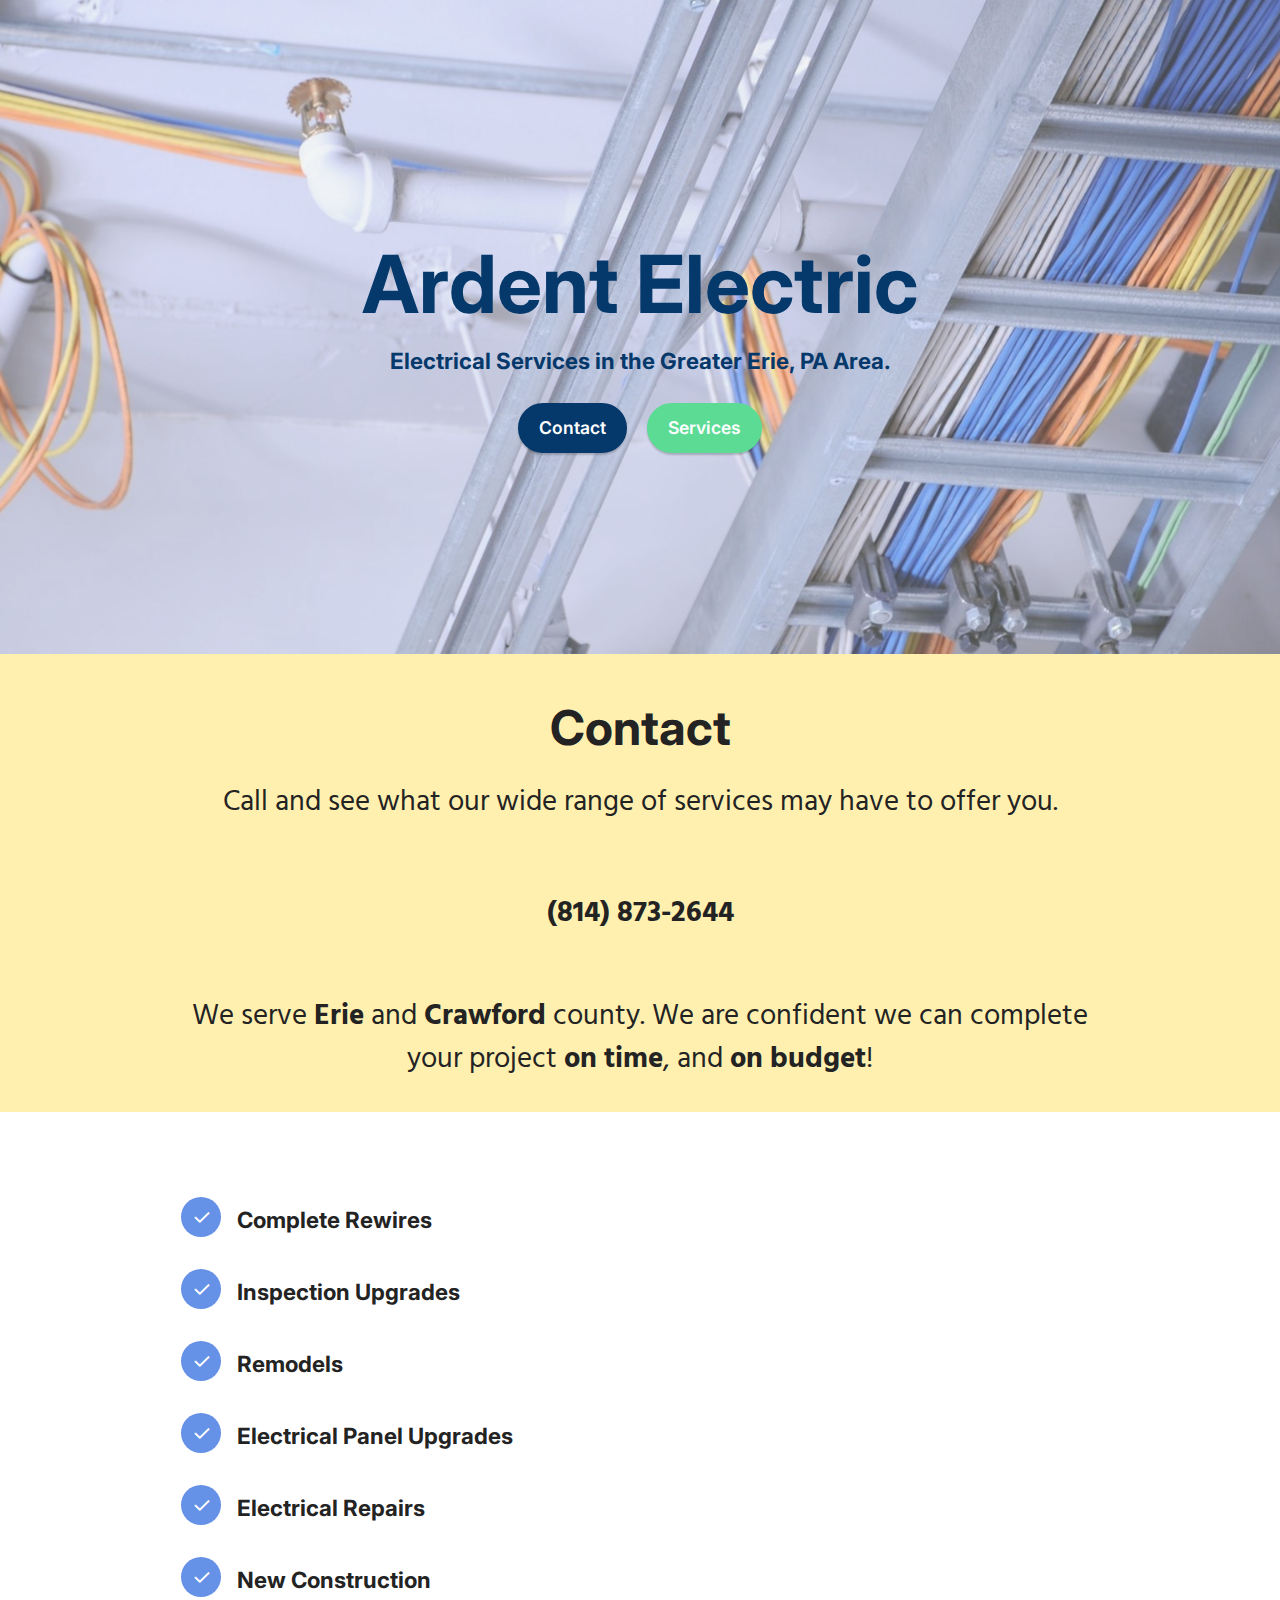
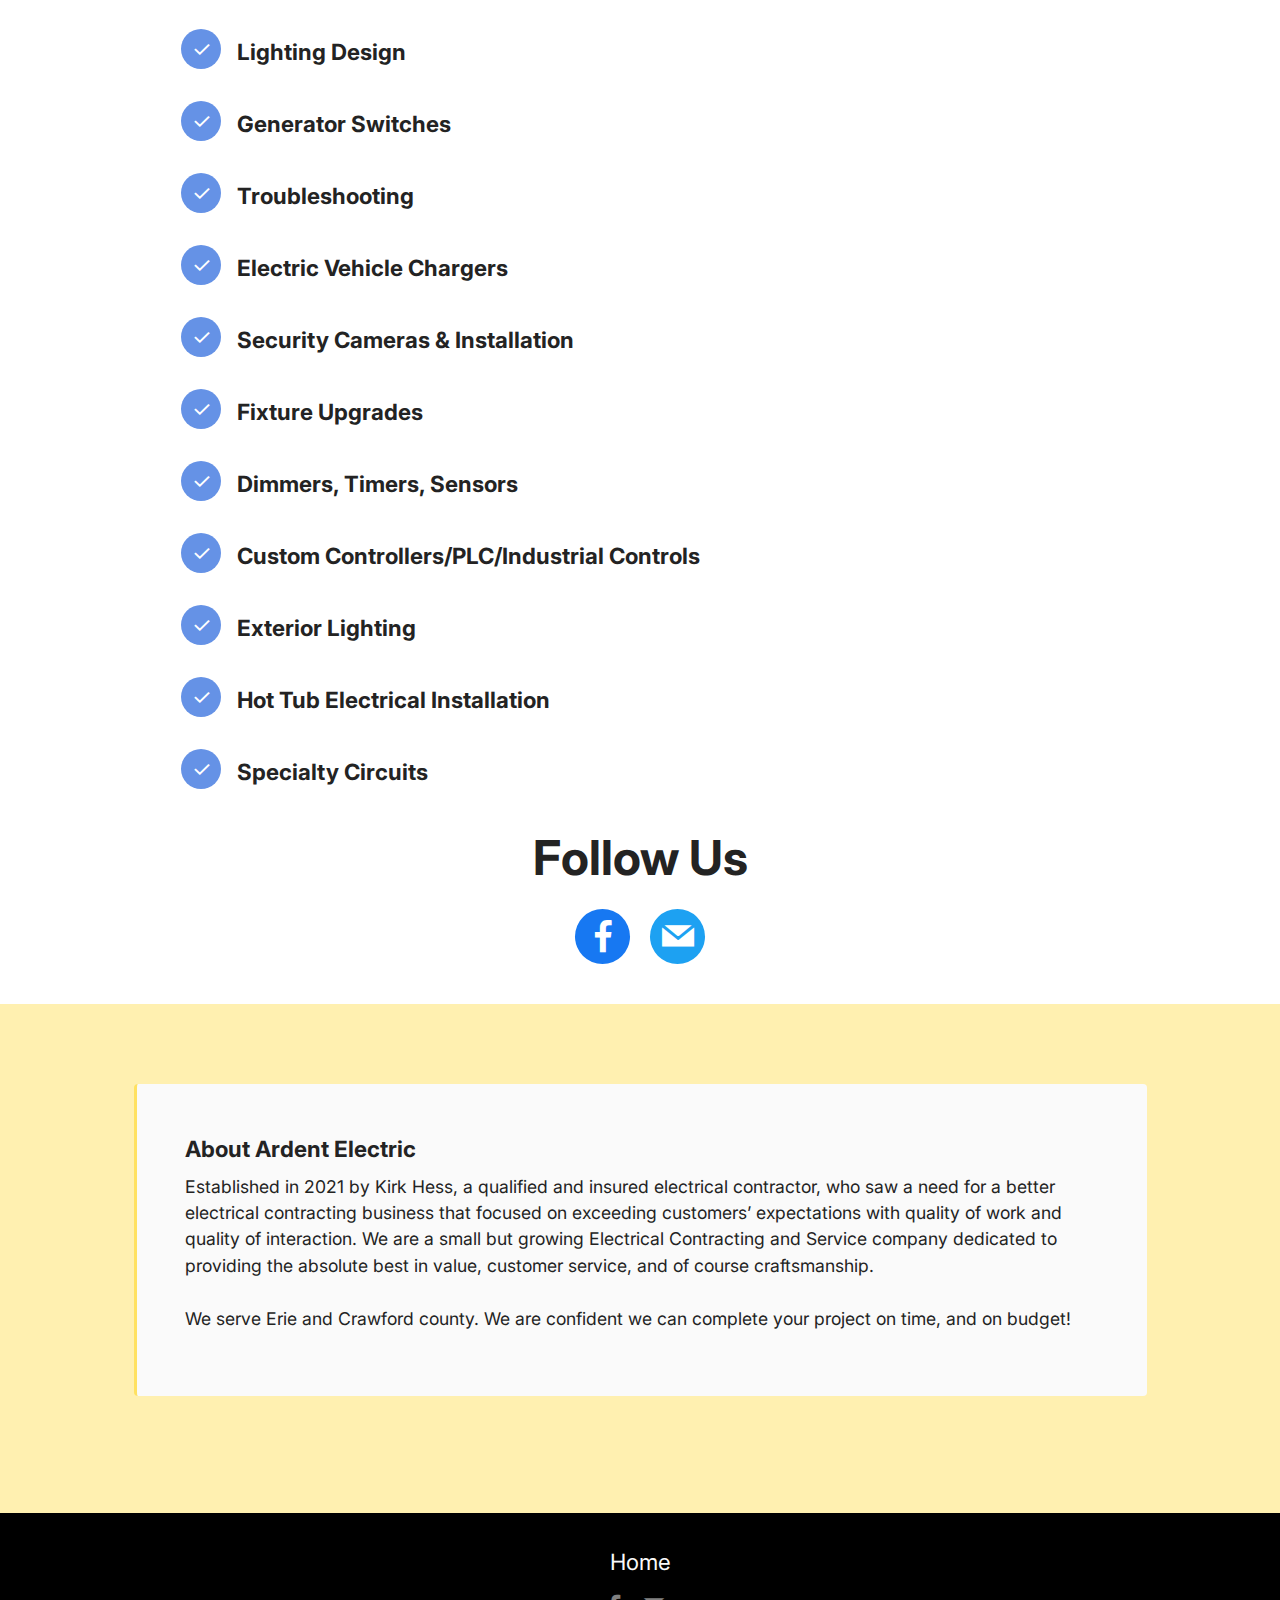
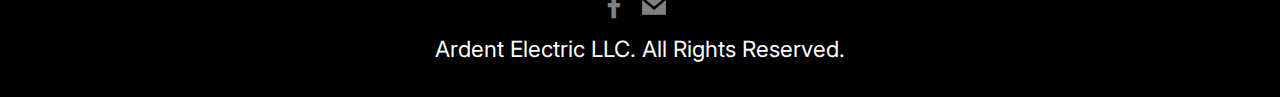
==== commit ca044ea6: "Home Page created, going over services and listing contact info, facebook links, email links" ====
--- a/index.html
+++ b/index.html
@@ -22,6 +22,8 @@
   <link rel="stylesheet" href="assets/theme/css/style.css">
   <link rel="preload" href="https://fonts.googleapis.com/css?family=Inter:100,200,300,400,500,600,700,800,900&display=swap" as="style" onload="this.onload=null;this.rel='stylesheet'">
   <noscript><link rel="stylesheet" href="https://fonts.googleapis.com/css?family=Inter:100,200,300,400,500,600,700,800,900&display=swap"></noscript>
+  <link rel="preload" href="https://fonts.googleapis.com/css?family=Hind+Siliguri:300,400,500,600,700&display=swap" as="style" onload="this.onload=null;this.rel='stylesheet'">
+  <noscript><link rel="stylesheet" href="https://fonts.googleapis.com/css?family=Hind+Siliguri:300,400,500,600,700&display=swap"></noscript>
   <link rel="preload" as="style" href="assets/mobirise/css/mbr-additional.css"><link rel="stylesheet" href="assets/mobirise/css/mbr-additional.css" type="text/css">
   
   
@@ -42,7 +44,90 @@
                 <h1 class="mbr-section-title mbr-fonts-style mb-3 display-1"><strong>Ardent Electric</strong></h1>
                 
                 <p class="mbr-text mbr-fonts-style display-7"><strong>Electrical Services in the Greater Erie, PA Area.</strong><br></p>
-                <div class="mbr-section-btn mt-3"><a class="btn btn-primary display-4" href="mailto:kirk@electricbyardent.com">Contact</a> <a class="btn btn-secondary display-4" href="/solutions">Read More</a></div>
+                <div class="mbr-section-btn mt-3"><a class="btn btn-primary display-4" href="index.html#content4-i">Contact</a> <a class="btn btn-secondary display-4" href="index.html#content8-j">Services</a></div>
+            </div>
+        </div>
+    </div>
+</section>
+
+<section data-bs-version="5.1" class="content4 cid-tjY5Uv81LP" id="content4-i">
+    
+
+    
+    
+    <div class="container">
+        <div class="row justify-content-center">
+            <div class="title col-md-12 col-lg-10">
+                <h3 class="mbr-section-title mbr-fonts-style align-center mb-4 display-2">
+                    <strong>Contact</strong></h3>
+                <h4 class="mbr-section-subtitle align-center mbr-fonts-style mb-4 display-5"><p>Call and see what our wide range of services may have to offer you.</p><strong><br></strong><p></p><div><strong>(814) 873-2644</strong></div><p></p><p></p><div><br>We serve <strong>Erie</strong> and <strong>Crawford</strong> county.  We are confident we can complete your project <strong>on time</strong>, and <strong>on budget</strong>!</div><p></p></h4>
+                
+            </div>
+        </div>
+    </div>
+</section>
+
+<section data-bs-version="5.1" class="content8 cid-tjY6fo4Mfk" id="content8-j">
+    
+    <div class="container">
+        <div class="row justify-content-center">
+            <div class="counter-container col-md-12 col-lg-10">
+                
+                <div class="mbr-text mbr-fonts-style display-7">
+                    <ul>
+                        <li><strong>Complete Rewires</strong></li>
+                        <li><strong>Inspection Upgrades</strong></li>
+                        <li><strong>Remodels</strong></li><li><strong>Electrical Panel Upgrades</strong></li><li><strong>Electrical Repairs</strong></li><li><strong>New Construction</strong></li><li><strong>Lighting Design</strong></li><li><strong>Generator Switches</strong></li><li><strong>Troubleshooting</strong></li><li><strong>Electric Vehicle Chargers</strong></li><li><strong>Security Cameras &amp; Installation</strong></li><li><strong>Fixture Upgrades</strong></li><li><strong>Dimmers, Timers, Sensors</strong></li><li><strong>Custom Controllers/PLC/Industrial Controls</strong></li><li><strong>Exterior Lighting</strong></li><li><strong>Hot Tub Electrical Installation</strong></li><li><strong>Specialty Circuits</strong></li>
+                    </ul>
+                </div>
+            </div>
+        </div>
+    </div>
+</section>
+
+<section data-bs-version="5.1" class="share3 cid-tjYe7nSjX3" id="share3-s">
+    
+     
+    
+    
+    
+
+    <div class="container">
+        <div class="media-container-row">
+            <div class="col-12">
+                <h3 class="mbr-section-title align-center mb-3 mbr-fonts-style display-2">
+                    <strong>Follow Us</strong></h3>
+                <div class="social-list align-center">
+                   
+                    <a class="iconfont-wrapper bg-facebook m-2 " target="_blank" href="#">
+                            <span class="socicon-facebook socicon"></span>
+                        </a>
+                        <a class="iconfont-wrapper bg-twitter m-2" href="mailto:kirk@electricbyardent.com">
+                            <span class="socicon-mail socicon"></span>
+                        </a>
+                        
+                        
+                        
+                        
+                        
+                        
+                        
+                        
+                        
+                </div>
+            </div>
+        </div>
+    </div>
+</section>
+
+<section data-bs-version="5.1" class="content7 cid-tjY5jF9PzM" id="content7-h">
+    
+    <div class="container">
+        <div class="row justify-content-center">
+            <div class="col-12 col-md-11">
+                <blockquote>
+                <h5 class="mbr-section-title mbr-fonts-style mb-2 display-7"><strong>About Ardent Electric</strong></h5>
+                <p class="mbr-text mbr-fonts-style display-4">Established in 2021 by Kirk Hess, a qualified and insured electrical contractor, who saw a need for a better electrical contracting business that focused on exceeding customers’ expectations with quality of work and quality of interaction. We are a small but growing Electrical Contracting and Service company dedicated to providing the absolute best in value, customer service, and of course craftsmanship.<br><br>We serve Erie and Crawford county.  We are confident we can complete your project on time, and on budget!<br></p></blockquote>
             </div>
         </div>
     </div>
@@ -63,7 +148,7 @@
                     
                     
                     
-                <li class="foot-menu-item mbr-fonts-style display-7"><a href="#top" class="text-white">Home</a></li><li class="foot-menu-item mbr-fonts-style display-7"><a href="index.html#content4-5" class="text-white">Features</a></li><li class="foot-menu-item mbr-fonts-style display-7"><a href="index.html#content4-6" class="text-white">Shop</a></li><li class="foot-menu-item mbr-fonts-style display-7"><a href="index.html#features16-9" class="text-white">About</a></li><li class="foot-menu-item mbr-fonts-style display-7"><a href="index.html#contacts3-c" class="text-white">Contacts</a></li></ul>
+                <li class="foot-menu-item mbr-fonts-style display-7"><a href="#top" class="text-white text-primary">Home</a><br></li></ul>
             </div>
             <div class="row social-row">
                 <div class="social-list align-right pb-2">
@@ -74,26 +159,17 @@
                     
                     
                 <div class="soc-item">
-                        <a href="https://twitter.com/mobirise" target="_blank">
-                            <span class="socicon-twitter socicon mbr-iconfont mbr-iconfont-social"></span>
+                        <a href="https://www.facebook.com/ElectricbyArdent" target="_blank">
+                            <span class="mbr-iconfont mbr-iconfont-social socicon-facebook socicon"></span>
                         </a>
                     </div><div class="soc-item">
-                        <a href="https://www.facebook.com/pages/Mobirise/1616226671953247" target="_blank">
-                            <span class="socicon-facebook socicon mbr-iconfont mbr-iconfont-social"></span>
-                        </a>
-                    </div><div class="soc-item">
-                        <a href="https://www.facebook.com/pages/Mobirise/1616226671953247" target="_blank">
-                            <span class="mbr-iconfont mbr-iconfont-social socicon-youtube socicon"></span>
-                        </a>
-                    </div><div class="soc-item">
-                        <a href="https://www.facebook.com/pages/Mobirise/1616226671953247" target="_blank">
-                            <span class="mbr-iconfont mbr-iconfont-social socicon-instagram socicon"></span>
+                        <a href="mailto:kirk@electricbyardent.com">
+                            <span class="mbr-iconfont mbr-iconfont-social socicon-mail socicon"></span>
                         </a>
                     </div></div>
             </div>
             <div class="row row-copirayt">
-                <p class="mbr-text mb-0 mbr-fonts-style mbr-white align-center display-7">
-                    © Copyright 2022 Ardent Electric. All Rights Reserved.
+                <p class="mbr-text mb-0 mbr-fonts-style mbr-white align-center display-7">Ardent Electric LLC. All Rights Reserved.
                 </p>
             </div>
         </div>
--- a/assets/mobirise/css/mbr-additional.css
+++ b/assets/mobirise/css/mbr-additional.css
@@ -29,20 +29,20 @@
   font-size: 1.375rem;
 }
 .display-5 {
-  font-family: 'Inter', sans-serif;
-  font-size: 1.6rem;
+  font-family: 'Hind Siliguri', sans-serif;
+  font-size: 1.8rem;
   line-height: 1.5;
 }
 .display-5 > .mbr-iconfont {
-  font-size: 2rem;
+  font-size: 2.25rem;
 }
 .display-7 {
   font-family: 'Inter', sans-serif;
-  font-size: 1.2rem;
+  font-size: 1.4rem;
   line-height: 1.5;
 }
 .display-7 > .mbr-iconfont {
-  font-size: 1.5rem;
+  font-size: 1.75rem;
 }
 /* ---- Fluid typography for mobile devices ---- */
 /* 1.4 - font scale ratio ( bootstrap == 1.42857 ) */
@@ -71,14 +71,14 @@
     line-height: calc( 1.4 * (1.0350000000000001rem + (1.1 - 1.0350000000000001) * ((100vw - 20rem) / (48 - 20))));
   }
   .display-5 {
-    font-size: 1.28rem;
-    font-size: calc( 1.21rem + (1.6 - 1.21) * ((100vw - 20rem) / (48 - 20)));
-    line-height: calc( 1.4 * (1.21rem + (1.6 - 1.21) * ((100vw - 20rem) / (48 - 20))));
+    font-size: 1.44rem;
+    font-size: calc( 1.28rem + (1.8 - 1.28) * ((100vw - 20rem) / (48 - 20)));
+    line-height: calc( 1.4 * (1.28rem + (1.8 - 1.28) * ((100vw - 20rem) / (48 - 20))));
   }
   .display-7 {
-    font-size: 0.96rem;
-    font-size: calc( 1.07rem + (1.2 - 1.07) * ((100vw - 20rem) / (48 - 20)));
-    line-height: calc( 1.4 * (1.07rem + (1.2 - 1.07) * ((100vw - 20rem) / (48 - 20))));
+    font-size: 1.12rem;
+    font-size: calc( 1.14rem + (1.4 - 1.14) * ((100vw - 20rem) / (48 - 20)));
+    line-height: calc( 1.4 * (1.14rem + (1.4 - 1.14) * ((100vw - 20rem) / (48 - 20))));
   }
 }
 /* Buttons */
@@ -552,6 +552,12 @@
 .alert-danger {
   background-color: #ff9966;
 }
+.mbr-section-btn a.btn:not(.btn-form) {
+  border-radius: 100px;
+}
+.mbr-gallery-filter li a {
+  border-radius: 100px !important;
+}
 .mbr-gallery-filter li.active .btn {
   background-color: #05386b;
   border-color: #05386b;
@@ -559,6 +565,9 @@
 }
 .mbr-gallery-filter li.active .btn:focus {
   box-shadow: none;
+}
+.nav-tabs .nav-link {
+  border-radius: 100px !important;
 }
 a,
 a:hover {
@@ -615,6 +624,19 @@
   border-color: #05386b;
 }
 /* Forms */
+.mbr-form .input-group-btn a.btn {
+  border-radius: 100px !important;
+}
+.mbr-form .input-group-btn a.btn:hover {
+  box-shadow: 0 10px 40px 0 rgba(0, 0, 0, 0.2);
+}
+.mbr-form .input-group-btn button[type="submit"] {
+  border-radius: 100px !important;
+  padding: 1rem 3rem;
+}
+.mbr-form .input-group-btn button[type="submit"]:hover {
+  box-shadow: 0 10px 40px 0 rgba(0, 0, 0, 0.2);
+}
 .jq-selectbox li:hover,
 .jq-selectbox li.selected {
   background-color: #05386b;
@@ -699,10 +721,118 @@
   color: #05386b;
   text-align: center;
 }
+.cid-tjY5Uv81LP {
+  padding-top: 3rem;
+  padding-bottom: 0rem;
+  background-color: #fff0b0;
+}
+.cid-tjY5Uv81LP .mbr-fallback-image.disabled {
+  display: none;
+}
+.cid-tjY5Uv81LP .mbr-fallback-image {
+  display: block;
+  background-size: cover;
+  background-position: center center;
+  width: 100%;
+  height: 100%;
+  position: absolute;
+  top: 0;
+}
+.cid-tjY6fo4Mfk {
+  padding-top: 5rem;
+  padding-bottom: 1rem;
+  background-color: #ffffff;
+}
+.cid-tjY6fo4Mfk .counter-container ul {
+  margin: 0;
+  list-style: none;
+  padding-left: 2.5rem;
+}
+.cid-tjY6fo4Mfk .counter-container ul li {
+  margin-bottom: 1rem;
+  list-style: none;
+  position: relative;
+  padding-left: 1rem;
+}
+.cid-tjY6fo4Mfk .counter-container ul li:before {
+  position: absolute;
+  left: -40px;
+  content: "";
+  display: flex;
+  justify-content: center;
+  align-items: center;
+  color: #ffffff;
+  background-color: #6592e6;
+  width: 40px;
+  height: 40px;
+  border-radius: 50%;
+  margin-top: 5px;
+  content: "✓";
+}
+.cid-tjY6fo4Mfk .mbr-text {
+  text-align: left;
+  line-height: 2.5;
+}
+.cid-tjYe7nSjX3 {
+  padding-top: 0rem;
+  padding-bottom: 2rem;
+  background-color: #ffffff;
+}
+.cid-tjYe7nSjX3 .mbr-fallback-image.disabled {
+  display: none;
+}
+.cid-tjYe7nSjX3 .mbr-fallback-image {
+  display: block;
+  background-size: cover;
+  background-position: center center;
+  width: 100%;
+  height: 100%;
+  position: absolute;
+  top: 0;
+}
+.cid-tjYe7nSjX3 .bg-facebook {
+  background: #1778f2;
+  color: #ffffff;
+}
+.cid-tjYe7nSjX3 .bg-facebook:hover {
+  background: #0b60cb;
+}
+.cid-tjYe7nSjX3 .bg-twitter {
+  background: #1da1f2;
+  color: #ffffff;
+}
+.cid-tjYe7nSjX3 .bg-twitter:hover {
+  background: #0c85d0;
+}
+.cid-tjYe7nSjX3 .iconfont-wrapper {
+  display: inline-block;
+  font-size: 32px;
+  border-radius: 50%;
+  width: 55px;
+  height: 55px;
+  line-height: 55px;
+  text-align: center;
+  transition: all 0.3s ease-in-out;
+}
+.cid-tjYe7nSjX3 [class^="socicon-"]:before,
+.cid-tjYe7nSjX3 [class*=" socicon-"]:before {
+  line-height: 55px;
+  padding: .6rem;
+}
+.cid-tjY5jF9PzM {
+  padding-top: 5rem;
+  padding-bottom: 5rem;
+  background-color: #fff0b0;
+}
+.cid-tjY5jF9PzM blockquote {
+  border-color: #ffe161;
+  border-radius: 4px;
+  background-color: #fafafa;
+}
 .cid-sFAOjz8nX7 {
   padding-top: 2rem;
   padding-bottom: 2rem;
-  background-color: #05386b;
+  background-color: #000000;
 }
 .cid-sFAOjz8nX7 .row-links {
   width: 100%;
@@ -1447,7 +1577,7 @@
 .cid-tbFEMKaxxO {
   padding-top: 2rem;
   padding-bottom: 2rem;
-  background-color: #05386b;
+  background-color: #000000;
 }
 .cid-tbFEMKaxxO .row-links {
   width: 100%;
--- a/assets/mobirise/css/mbr-additional.css
+++ b/assets/mobirise/css/mbr-additional.css
@@ -29,20 +29,20 @@
   font-size: 1.375rem;
 }
 .display-5 {
-  font-family: 'Inter', sans-serif;
-  font-size: 1.6rem;
+  font-family: 'Hind Siliguri', sans-serif;
+  font-size: 1.8rem;
   line-height: 1.5;
 }
 .display-5 > .mbr-iconfont {
-  font-size: 2rem;
+  font-size: 2.25rem;
 }
 .display-7 {
   font-family: 'Inter', sans-serif;
-  font-size: 1.2rem;
+  font-size: 1.4rem;
   line-height: 1.5;
 }
 .display-7 > .mbr-iconfont {
-  font-size: 1.5rem;
+  font-size: 1.75rem;
 }
 /* ---- Fluid typography for mobile devices ---- */
 /* 1.4 - font scale ratio ( bootstrap == 1.42857 ) */
@@ -71,14 +71,14 @@
     line-height: calc( 1.4 * (1.0350000000000001rem + (1.1 - 1.0350000000000001) * ((100vw - 20rem) / (48 - 20))));
   }
   .display-5 {
-    font-size: 1.28rem;
-    font-size: calc( 1.21rem + (1.6 - 1.21) * ((100vw - 20rem) / (48 - 20)));
-    line-height: calc( 1.4 * (1.21rem + (1.6 - 1.21) * ((100vw - 20rem) / (48 - 20))));
+    font-size: 1.44rem;
+    font-size: calc( 1.28rem + (1.8 - 1.28) * ((100vw - 20rem) / (48 - 20)));
+    line-height: calc( 1.4 * (1.28rem + (1.8 - 1.28) * ((100vw - 20rem) / (48 - 20))));
   }
   .display-7 {
-    font-size: 0.96rem;
-    font-size: calc( 1.07rem + (1.2 - 1.07) * ((100vw - 20rem) / (48 - 20)));
-    line-height: calc( 1.4 * (1.07rem + (1.2 - 1.07) * ((100vw - 20rem) / (48 - 20))));
+    font-size: 1.12rem;
+    font-size: calc( 1.14rem + (1.4 - 1.14) * ((100vw - 20rem) / (48 - 20)));
+    line-height: calc( 1.4 * (1.14rem + (1.4 - 1.14) * ((100vw - 20rem) / (48 - 20))));
   }
 }
 /* Buttons */
@@ -552,6 +552,12 @@
 .alert-danger {
   background-color: #ff9966;
 }
+.mbr-section-btn a.btn:not(.btn-form) {
+  border-radius: 100px;
+}
+.mbr-gallery-filter li a {
+  border-radius: 100px !important;
+}
 .mbr-gallery-filter li.active .btn {
   background-color: #05386b;
   border-color: #05386b;
@@ -559,6 +565,9 @@
 }
 .mbr-gallery-filter li.active .btn:focus {
   box-shadow: none;
+}
+.nav-tabs .nav-link {
+  border-radius: 100px !important;
 }
 a,
 a:hover {
@@ -615,6 +624,19 @@
   border-color: #05386b;
 }
 /* Forms */
+.mbr-form .input-group-btn a.btn {
+  border-radius: 100px !important;
+}
+.mbr-form .input-group-btn a.btn:hover {
+  box-shadow: 0 10px 40px 0 rgba(0, 0, 0, 0.2);
+}
+.mbr-form .input-group-btn button[type="submit"] {
+  border-radius: 100px !important;
+  padding: 1rem 3rem;
+}
+.mbr-form .input-group-btn button[type="submit"]:hover {
+  box-shadow: 0 10px 40px 0 rgba(0, 0, 0, 0.2);
+}
 .jq-selectbox li:hover,
 .jq-selectbox li.selected {
   background-color: #05386b;
@@ -699,10 +721,118 @@
   color: #05386b;
   text-align: center;
 }
+.cid-tjY5Uv81LP {
+  padding-top: 3rem;
+  padding-bottom: 0rem;
+  background-color: #fff0b0;
+}
+.cid-tjY5Uv81LP .mbr-fallback-image.disabled {
+  display: none;
+}
+.cid-tjY5Uv81LP .mbr-fallback-image {
+  display: block;
+  background-size: cover;
+  background-position: center center;
+  width: 100%;
+  height: 100%;
+  position: absolute;
+  top: 0;
+}
+.cid-tjY6fo4Mfk {
+  padding-top: 5rem;
+  padding-bottom: 1rem;
+  background-color: #ffffff;
+}
+.cid-tjY6fo4Mfk .counter-container ul {
+  margin: 0;
+  list-style: none;
+  padding-left: 2.5rem;
+}
+.cid-tjY6fo4Mfk .counter-container ul li {
+  margin-bottom: 1rem;
+  list-style: none;
+  position: relative;
+  padding-left: 1rem;
+}
+.cid-tjY6fo4Mfk .counter-container ul li:before {
+  position: absolute;
+  left: -40px;
+  content: "";
+  display: flex;
+  justify-content: center;
+  align-items: center;
+  color: #ffffff;
+  background-color: #6592e6;
+  width: 40px;
+  height: 40px;
+  border-radius: 50%;
+  margin-top: 5px;
+  content: "✓";
+}
+.cid-tjY6fo4Mfk .mbr-text {
+  text-align: left;
+  line-height: 2.5;
+}
+.cid-tjYe7nSjX3 {
+  padding-top: 0rem;
+  padding-bottom: 2rem;
+  background-color: #ffffff;
+}
+.cid-tjYe7nSjX3 .mbr-fallback-image.disabled {
+  display: none;
+}
+.cid-tjYe7nSjX3 .mbr-fallback-image {
+  display: block;
+  background-size: cover;
+  background-position: center center;
+  width: 100%;
+  height: 100%;
+  position: absolute;
+  top: 0;
+}
+.cid-tjYe7nSjX3 .bg-facebook {
+  background: #1778f2;
+  color: #ffffff;
+}
+.cid-tjYe7nSjX3 .bg-facebook:hover {
+  background: #0b60cb;
+}
+.cid-tjYe7nSjX3 .bg-twitter {
+  background: #1da1f2;
+  color: #ffffff;
+}
+.cid-tjYe7nSjX3 .bg-twitter:hover {
+  background: #0c85d0;
+}
+.cid-tjYe7nSjX3 .iconfont-wrapper {
+  display: inline-block;
+  font-size: 32px;
+  border-radius: 50%;
+  width: 55px;
+  height: 55px;
+  line-height: 55px;
+  text-align: center;
+  transition: all 0.3s ease-in-out;
+}
+.cid-tjYe7nSjX3 [class^="socicon-"]:before,
+.cid-tjYe7nSjX3 [class*=" socicon-"]:before {
+  line-height: 55px;
+  padding: .6rem;
+}
+.cid-tjY5jF9PzM {
+  padding-top: 5rem;
+  padding-bottom: 5rem;
+  background-color: #fff0b0;
+}
+.cid-tjY5jF9PzM blockquote {
+  border-color: #ffe161;
+  border-radius: 4px;
+  background-color: #fafafa;
+}
 .cid-sFAOjz8nX7 {
   padding-top: 2rem;
   padding-bottom: 2rem;
-  background-color: #05386b;
+  background-color: #000000;
 }
 .cid-sFAOjz8nX7 .row-links {
   width: 100%;
@@ -1447,7 +1577,7 @@
 .cid-tbFEMKaxxO {
   padding-top: 2rem;
   padding-bottom: 2rem;
-  background-color: #05386b;
+  background-color: #000000;
 }
 .cid-tbFEMKaxxO .row-links {
   width: 100%;
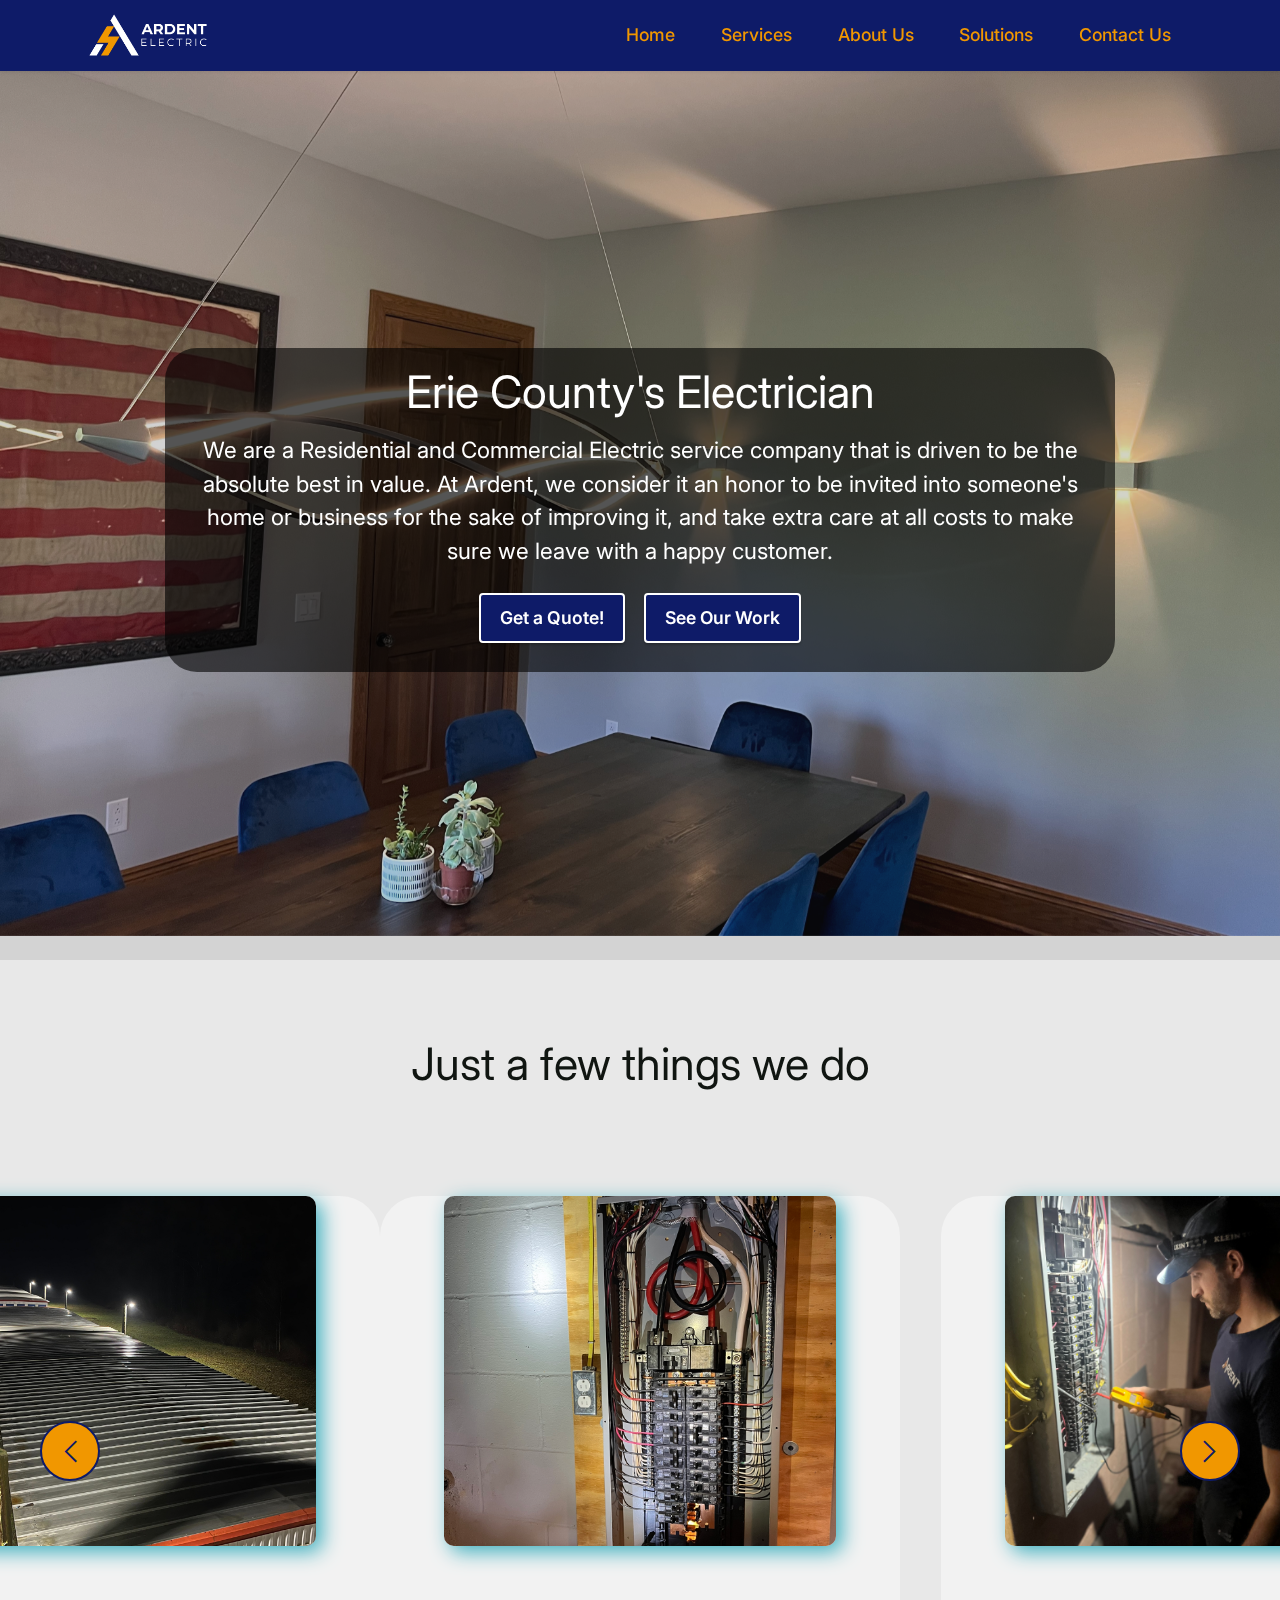
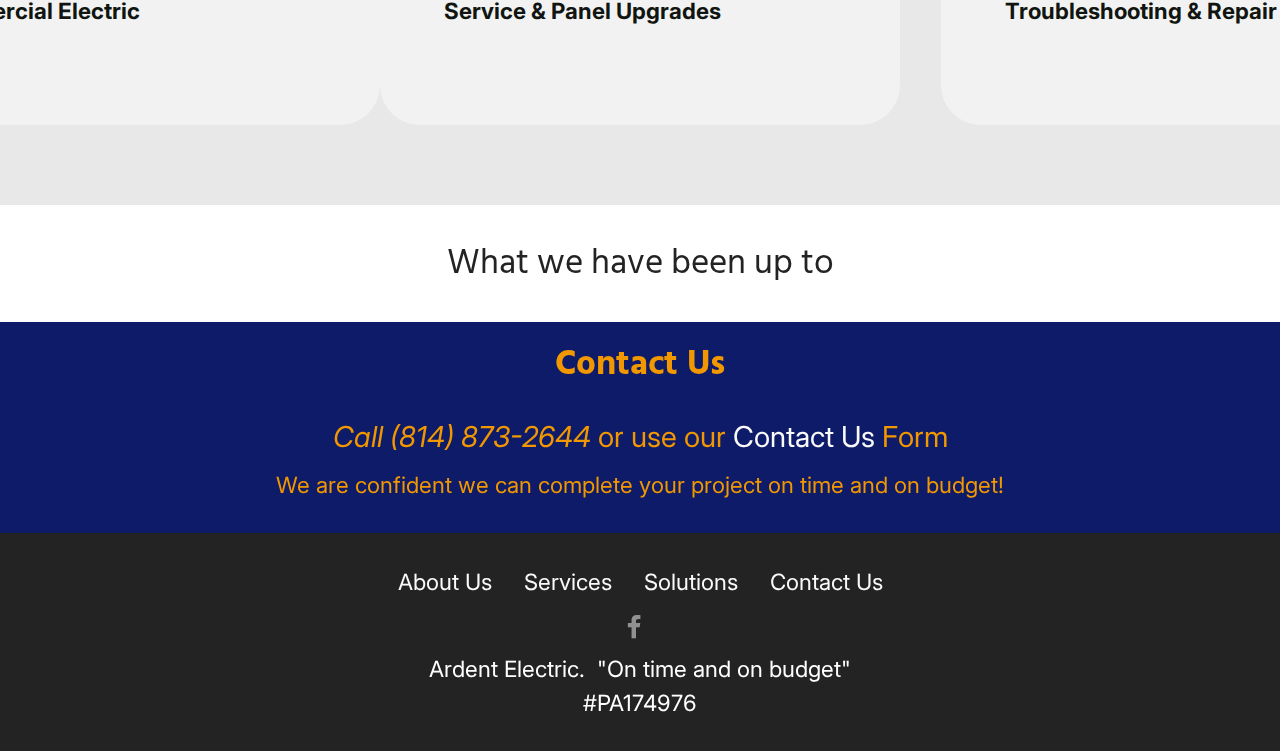
==== commit ea1feaf6: "Saved ardent-clone directory to ardent-main, adds pages services, about us, solutions, contact us to" ====
--- a/index.html
+++ b/index.html
@@ -5,19 +5,18 @@
   <meta charset="UTF-8">
   <meta http-equiv="X-UA-Compatible" content="IE=edge">
   
-  <meta name="twitter:card" content="summary_large_image"/>
-  <meta name="twitter:image:src" content="">
-  <meta property="og:image" content="">
-  <meta name="twitter:title" content="Home">
   <meta name="viewport" content="width=device-width, initial-scale=1, minimum-scale=1">
-  <link rel="shortcut icon" href="assets/images/logo5.png" type="image/x-icon">
-  <meta name="description" content="">
+  <link rel="shortcut icon" href="assets/images/ardent-electric-17.png" type="image/x-icon">
+  <meta name="description" content="Your "on time and on budget" Residential and Commercial Electrician.">
   
   
   <title>Home</title>
+  <link rel="stylesheet" href="assets/web/assets/mobirise-icons2/mobirise2.css">
   <link rel="stylesheet" href="assets/bootstrap/css/bootstrap.min.css">
   <link rel="stylesheet" href="assets/bootstrap/css/bootstrap-grid.min.css">
   <link rel="stylesheet" href="assets/bootstrap/css/bootstrap-reboot.min.css">
+  <link rel="stylesheet" href="assets/parallax/jarallax.css">
+  <link rel="stylesheet" href="assets/dropdown/css/style.css">
   <link rel="stylesheet" href="assets/socicon/css/styles.css">
   <link rel="stylesheet" href="assets/theme/css/style.css">
   <link rel="preload" href="https://fonts.googleapis.com/css?family=Inter:100,200,300,400,500,600,700,800,900&display=swap" as="style" onload="this.onload=null;this.rel='stylesheet'">
@@ -25,32 +24,164 @@
   <link rel="preload" href="https://fonts.googleapis.com/css?family=Hind+Siliguri:300,400,500,600,700&display=swap" as="style" onload="this.onload=null;this.rel='stylesheet'">
   <noscript><link rel="stylesheet" href="https://fonts.googleapis.com/css?family=Hind+Siliguri:300,400,500,600,700&display=swap"></noscript>
   <link rel="preload" as="style" href="assets/mobirise/css/mbr-additional.css"><link rel="stylesheet" href="assets/mobirise/css/mbr-additional.css" type="text/css">
-  
+
   
   
   
 </head>
 <body>
   
-  <section data-bs-version="5.1" class="header1 cid-sFCAOqBTxa" id="header1-i">
-
-    
-
-    <div class="mbr-overlay" style="opacity: 0.3; background-color: rgb(237, 245, 225);"></div>
-
-    <div class="container">
+  <section data-bs-version="5.1" class="menu menu1 cid-tuoqDcaJQU" once="menu" id="menu1-34">
+    
+
+    <nav class="navbar navbar-dropdown navbar-fixed-top navbar-expand-lg">
+        <div class="container">
+            <div class="navbar-brand">
+                <span class="navbar-logo">
+                    <a href="Home.html">
+                        <img src="assets/images/ardent-electric-03-final-hat-design-copy-copy.png" alt="" style="height: 3rem;">
+                    </a>
+                </span>
+                
+            </div>
+            <button class="navbar-toggler" type="button" data-toggle="collapse" data-bs-toggle="collapse" data-target="#navbarSupportedContent" data-bs-target="#navbarSupportedContent" aria-controls="navbarNavAltMarkup" aria-expanded="false" aria-label="Toggle navigation">
+                <div class="hamburger">
+                    <span></span>
+                    <span></span>
+                    <span></span>
+                    <span></span>
+                </div>
+            </button>
+            <div class="collapse navbar-collapse" id="navbarSupportedContent">
+                <ul class="navbar-nav nav-dropdown nav-right" data-app-modern-menu="true"><li class="nav-item"><a class="nav-link link text-primary show display-4" href="Home.html" aria-expanded="false">Home</a></li><li class="nav-item"><a class="nav-link link text-primary display-4" href="Services.html">
+                            Services</a></li><li class="nav-item"><a class="nav-link link text-primary show display-4" href="About Us.html">
+                            About Us</a></li>
+                    
+                    <li class="nav-item"><a class="nav-link link text-primary display-4" href="Solutions.html">Solutions</a>
+                    </li><li class="nav-item"><a class="nav-link link text-primary display-4" href="ContactUs.html">Contact Us</a></li></ul>
+                
+                
+            </div>
+        </div>
+    </nav>
+</section>
+
+<section data-bs-version="5.1" class="header18 cid-tw2281H6uB mbr-fullscreen mbr-parallax-background" id="header18-3m">
+
+    
+
+    
+    <div class="mbr-overlay" style="opacity: 0.2; background-color: rgb(35, 35, 35);"></div>
+
+    <div class="align-center container">
         <div class="row justify-content-center">
-            <div class="col-12 col-lg-8">
-                <h1 class="mbr-section-title mbr-fonts-style mb-3 display-1"><strong>Ardent Electric</strong></h1>
-                
-                <p class="mbr-text mbr-fonts-style display-7"><strong>Electrical Services in the Greater Erie, PA Area.</strong><br></p>
-                <div class="mbr-section-btn mt-3"><a class="btn btn-primary display-4" href="index.html#content4-i">Contact</a> <a class="btn btn-secondary display-4" href="index.html#content8-j">Services</a></div>
-            </div>
-        </div>
-    </div>
-</section>
-
-<section data-bs-version="5.1" class="content4 cid-tjY5Uv81LP" id="content4-i">
+            <div class="col-12 col-lg-10">
+                <h1 class="mbr-section-title mbr-fonts-style mbr-white mb-3 display-2">Erie County's Electrician</h1>
+                
+                <p class="mbr-text mbr-fonts-style mbr-white display-7">
+                    We are a Residential and Commercial Electric service company that is driven to be the absolute best in value. At Ardent, we consider it an honor to be invited into someone's home or business for the sake of improving it, and take extra care at all costs to make sure we leave with a happy customer.</p>
+                <div class="mbr-section-btn mt-3"><a class="btn btn-secondary display-4" href="ContactUs.html">Get a Quote!</a> <a class="btn btn-secondary display-4" href="Solutions.html">See Our Work</a></div>
+            </div>
+        </div>
+    </div>
+</section>
+
+<section data-bs-version="5.1" class="slider1 mbr-embla cid-tyZWrZ8ZqB" id="slider1-4g">
+
+    
+
+    
+    
+    <div class="position-relative">
+        <div class="col-12">
+            <h2 class="mbr-section-title mbr-fonts-style display-2">
+                Just a few things we do</h2>
+        </div>
+        <div class="embla" data-skip-snaps="true" data-align="center" data-contain-scroll="trimSnaps" data-loop="true" data-auto-play-interval="10" data-draggable="true">
+            <div class="embla__viewport container-fluid">
+                <div class="embla__container">
+                    <div class="embla__slide slider-image item" style="margin-left: 0rem; margin-right: 0rem;">
+                        <div class="card-wrap">
+                            <div class="item-wrapper position-relative">
+                                <div class="image-wrap">
+                                    <img src="assets/images/img-7974.jpg" alt="">
+                                </div>
+                            </div>
+                            <div class="content-wrap">
+                                <h4 class="mbr-card-title mbr-fonts-style display-7"><strong>Service &amp; Panel Upgrades</strong></h4>
+                                
+                            </div>
+                        </div>
+                    </div>
+                    <div class="embla__slide slider-image item" style="margin-left: 0rem; margin-right: 0rem;">
+                        <div class="card-wrap">
+                            <div class="item-wrapper position-relative">
+                                <div class="image-wrap">
+                                    <img src="assets/images/img-8010.jpeg" alt="">
+                                </div>
+                            </div>
+                            <div class="content-wrap">
+                                <h4 class="mbr-card-title mbr-fonts-style display-7">
+                                    <strong>Troubleshooting &amp; Repair</strong></h4>
+                                
+                            </div>
+                        </div>
+                    </div>
+                    <div class="embla__slide slider-image item" style="margin-left: 0rem; margin-right: 0rem;">
+                        <div class="card-wrap">
+                            <div class="item-wrapper position-relative">
+                                <div class="image-wrap">
+                                    <img src="assets/images/img-7881.jpeg" alt="">
+                                </div>
+                            </div>
+                            <div class="content-wrap">
+                                <h4 class="mbr-card-title mbr-fonts-style display-7"><p><strong>Electrical Remodeling &amp; Updating</strong></p></h4>
+                                
+                            </div>
+                        </div>
+                    </div>
+                    <div class="embla__slide slider-image item" style="margin-left: 0rem; margin-right: 0rem;">
+                        <div class="card-wrap">
+                            <div class="item-wrapper position-relative">
+                                <div class="image-wrap">
+                                    <img src="assets/images/istock-1159110861.jpg" alt="">
+                                </div>
+                            </div>
+                            <div class="content-wrap">
+                                <h4 class="mbr-card-title mbr-fonts-style display-7"><strong>New Construction &amp; Complete Rewires</strong></h4>
+                                
+                            </div>
+                        </div>
+                    </div>
+                    <div class="embla__slide slider-image item" style="margin-left: 0rem; margin-right: 0rem;">
+                        <div class="card-wrap">
+                            <div class="item-wrapper position-relative">
+                                <div class="image-wrap">
+                                    <img src="assets/images/img-7255.jpeg" alt="">
+                                </div>
+                            </div>
+                            <div class="content-wrap">
+                                <h4 class="mbr-card-title mbr-fonts-style display-7">
+                                    <strong>Commercial Electric</strong></h4>
+                                
+                            </div>
+                        </div>
+                    </div>
+                </div>
+            </div>
+            <button class="embla__button embla__button--prev">
+                <span class="mobi-mbri mobi-mbri-arrow-prev mbr-iconfont" aria-hidden="true"></span>
+                <span class="sr-only visually-hidden visually-hidden">Previous</span>
+            </button>
+            <button class="embla__button embla__button--next">
+                <span class="mobi-mbri mobi-mbri-arrow-next mbr-iconfont" aria-hidden="true"></span>
+                <span class="sr-only visually-hidden visually-hidden">Next</span>
+            </button>
+        </div>
+    </div>
+</section>
+
+<section data-bs-version="5.1" class="content4 cid-tyrzlcAZAU" id="content4-3u">
     
 
     
@@ -58,82 +189,36 @@
     <div class="container">
         <div class="row justify-content-center">
             <div class="title col-md-12 col-lg-10">
-                <h3 class="mbr-section-title mbr-fonts-style align-center mb-4 display-2">
-                    <strong>Contact</strong></h3>
-                <h4 class="mbr-section-subtitle align-center mbr-fonts-style mb-4 display-5"><p>Call and see what our wide range of services may have to offer you.</p><strong><br></strong><p></p><div><strong>(814) 873-2644</strong></div><p></p><p></p><div><br>We serve <strong>Erie</strong> and <strong>Crawford</strong> county.  We are confident we can complete your project <strong>on time</strong>, and <strong>on budget</strong>!</div><p></p></h4>
-                
-            </div>
-        </div>
-    </div>
-</section>
-
-<section data-bs-version="5.1" class="content8 cid-tjY6fo4Mfk" id="content8-j">
+                <h3 class="mbr-section-title mbr-fonts-style align-center mb-4 display-5">
+                    What we have been up to</h3>
+                
+                
+            </div>
+        </div>
+    </div>
+</section>
+
+<section class="eb-facebook-feed cid-tyrxqxMYF3" id="eb-facebook-feed-3s"><script src="https://s.electricblaze.com/widget.js" defer=""></script>
+<div class="electricblaze-id-2Uhx8Kh"></div></section>
+
+<section data-bs-version="5.1" class="content4 cid-tjY5Uv81LP" id="content4-i">
+    
+
+    
     
     <div class="container">
         <div class="row justify-content-center">
-            <div class="counter-container col-md-12 col-lg-10">
-                
-                <div class="mbr-text mbr-fonts-style display-7">
-                    <ul>
-                        <li><strong>Complete Rewires</strong></li>
-                        <li><strong>Inspection Upgrades</strong></li>
-                        <li><strong>Remodels</strong></li><li><strong>Electrical Panel Upgrades</strong></li><li><strong>Electrical Repairs</strong></li><li><strong>New Construction</strong></li><li><strong>Lighting Design</strong></li><li><strong>Generator Switches</strong></li><li><strong>Troubleshooting</strong></li><li><strong>Electric Vehicle Chargers</strong></li><li><strong>Security Cameras &amp; Installation</strong></li><li><strong>Fixture Upgrades</strong></li><li><strong>Dimmers, Timers, Sensors</strong></li><li><strong>Custom Controllers/PLC/Industrial Controls</strong></li><li><strong>Exterior Lighting</strong></li><li><strong>Hot Tub Electrical Installation</strong></li><li><strong>Specialty Circuits</strong></li>
-                    </ul>
-                </div>
-            </div>
-        </div>
-    </div>
-</section>
-
-<section data-bs-version="5.1" class="share3 cid-tjYe7nSjX3" id="share3-s">
-    
-     
-    
-    
-    
-
-    <div class="container">
-        <div class="media-container-row">
-            <div class="col-12">
-                <h3 class="mbr-section-title align-center mb-3 mbr-fonts-style display-2">
-                    <strong>Follow Us</strong></h3>
-                <div class="social-list align-center">
-                   
-                    <a class="iconfont-wrapper bg-facebook m-2 " target="_blank" href="#">
-                            <span class="socicon-facebook socicon"></span>
-                        </a>
-                        <a class="iconfont-wrapper bg-twitter m-2" href="mailto:kirk@electricbyardent.com">
-                            <span class="socicon-mail socicon"></span>
-                        </a>
-                        
-                        
-                        
-                        
-                        
-                        
-                        
-                        
-                        
-                </div>
-            </div>
-        </div>
-    </div>
-</section>
-
-<section data-bs-version="5.1" class="content7 cid-tjY5jF9PzM" id="content7-h">
-    
-    <div class="container">
-        <div class="row justify-content-center">
-            <div class="col-12 col-md-11">
-                <blockquote>
-                <h5 class="mbr-section-title mbr-fonts-style mb-2 display-7"><strong>About Ardent Electric</strong></h5>
-                <p class="mbr-text mbr-fonts-style display-4">Established in 2021 by Kirk Hess, a qualified and insured electrical contractor, who saw a need for a better electrical contracting business that focused on exceeding customers’ expectations with quality of work and quality of interaction. We are a small but growing Electrical Contracting and Service company dedicated to providing the absolute best in value, customer service, and of course craftsmanship.<br><br>We serve Erie and Crawford county.  We are confident we can complete your project on time, and on budget!<br></p></blockquote>
-            </div>
-        </div>
-    </div>
-</section>
-
-<section data-bs-version="5.1" class="footer3 cid-sFAOjz8nX7" once="footers" id="footer3-d">
+            <div class="title col-md-12 col-lg-8">
+                <h3 class="mbr-section-title mbr-fonts-style align-center mb-4 display-5">
+                    <strong>Contact Us</strong></h3>
+                <h4 class="mbr-section-subtitle align-center mbr-fonts-style mb-4 display-7"><p><span style="font-size: 1.8rem;"><em>Call (814) 873-2644</em> or use our <a href="ContactUs.html" class="text-white">Contact Us</a> Form</span><br></p><p></p><p></p><div>We are confident we can complete your project on time and on budget!</div><p></p></h4>
+                
+            </div>
+        </div>
+    </div>
+</section>
+
+<section data-bs-version="5.1" class="footer3 cid-tuor99Fllm" once="footers" id="footer3-31">
 
     
 
@@ -148,12 +233,14 @@
                     
                     
                     
-                <li class="foot-menu-item mbr-fonts-style display-7"><a href="#top" class="text-white text-primary">Home</a><br></li></ul>
+                <li class="foot-menu-item mbr-fonts-style display-7">
+                        <a class="text-white text-primary" href="About Us.html" target="_blank">About Us</a>
+                    </li><li class="foot-menu-item mbr-fonts-style display-7">
+                        <a class="text-white text-primary" href="Services.html" target="_blank">Services</a>
+                    </li><li class="foot-menu-item mbr-fonts-style display-7"><a href="Solutions.html" class="text-white">Solutions</a></li><li class="foot-menu-item mbr-fonts-style display-7"><a href="ContactUs.html" class="text-white">Contact Us</a></li></ul>
             </div>
             <div class="row social-row">
                 <div class="social-list align-right pb-2">
-                    
-                    
                     
                     
                     
@@ -162,15 +249,11 @@
                         <a href="https://www.facebook.com/ElectricbyArdent" target="_blank">
                             <span class="mbr-iconfont mbr-iconfont-social socicon-facebook socicon"></span>
                         </a>
-                    </div><div class="soc-item">
-                        <a href="mailto:kirk@electricbyardent.com">
-                            <span class="mbr-iconfont mbr-iconfont-social socicon-mail socicon"></span>
-                        </a>
                     </div></div>
             </div>
             <div class="row row-copirayt">
-                <p class="mbr-text mb-0 mbr-fonts-style mbr-white align-center display-7">Ardent Electric LLC. All Rights Reserved.
-                </p>
+                <p class="mbr-text mb-0 mbr-fonts-style mbr-white align-center display-7">
+                    Ardent Electric.&nbsp; "On time and on budget"<br>#PA174976</p>
             </div>
         </div>
     </div>
@@ -178,8 +261,12 @@
 
 
 <script src="assets/bootstrap/js/bootstrap.bundle.min.js"></script>
+  <script src="assets/parallax/jarallax.js"></script>
   <script src="assets/smoothscroll/smooth-scroll.js"></script>
   <script src="assets/ytplayer/index.js"></script>
+  <script src="assets/embla/embla.min.js"></script>
+  <script src="assets/embla/script.js"></script>
+  <script src="assets/dropdown/js/navbar-dropdown.js"></script>
   <script src="assets/theme/js/script.js"></script>
   
   
--- a/assets/web/assets/mobirise-icons2/mobirise2.css
+++ b/assets/web/assets/mobirise-icons2/mobirise2.css
@@ -0,0 +1,498 @@
+@font-face {
+  font-family: 'Moririse2';
+  font-display: swap;
+  src:  url('mobirise2.eot?f2bix4');
+  src:  url('mobirise2.eot?f2bix4#iefix') format('embedded-opentype'),
+    url('mobirise2.ttf?f2bix4') format('truetype'),
+    url('mobirise2.woff?f2bix4') format('woff'),
+    url('mobirise2.svg?f2bix4#mobirise2') format('svg');
+  font-weight: normal;
+  font-style: normal;
+}
+
+[class^="mobi-"], [class*=" mobi-"] {
+  /* use !important to prevent issues with browser extensions that change fonts */
+  font-family: 'Moririse2' !important;
+  speak: none;
+  font-style: normal;
+  font-weight: normal;
+  font-variant: normal;
+  text-transform: none;
+  line-height: 1;
+
+  /* Better Font Rendering =========== */
+  -webkit-font-smoothing: antialiased;
+  -moz-osx-font-smoothing: grayscale;
+}
+
+.mobi-mbri-add-submenu:before {
+  content: "\e900";
+}
+.mobi-mbri-alert:before {
+  content: "\e901";
+}
+.mobi-mbri-align-center:before {
+  content: "\e902";
+}
+.mobi-mbri-align-justify:before {
+  content: "\e903";
+}
+.mobi-mbri-align-left:before {
+  content: "\e904";
+}
+.mobi-mbri-align-right:before {
+  content: "\e905";
+}
+.mobi-mbri-android:before {
+  content: "\e906";
+}
+.mobi-mbri-apple:before {
+  content: "\e907";
+}
+.mobi-mbri-arrow-down:before {
+  content: "\e908";
+}
+.mobi-mbri-arrow-next:before {
+  content: "\e909";
+}
+.mobi-mbri-arrow-prev:before {
+  content: "\e90a";
+}
+.mobi-mbri-arrow-up:before {
+  content: "\e90b";
+}
+.mobi-mbri-bold:before {
+  content: "\e90c";
+}
+.mobi-mbri-bookmark:before {
+  content: "\e90d";
+}
+.mobi-mbri-bootstrap:before {
+  content: "\e90e";
+}
+.mobi-mbri-briefcase:before {
+  content: "\e90f";
+}
+.mobi-mbri-browse:before {
+  content: "\e910";
+}
+.mobi-mbri-bulleted-list:before {
+  content: "\e911";
+}
+.mobi-mbri-calendar:before {
+  content: "\e912";
+}
+.mobi-mbri-camera:before {
+  content: "\e913";
+}
+.mobi-mbri-cart-add:before {
+  content: "\e914";
+}
+.mobi-mbri-cart-full:before {
+  content: "\e915";
+}
+.mobi-mbri-cash:before {
+  content: "\e916";
+}
+.mobi-mbri-change-style:before {
+  content: "\e917";
+}
+.mobi-mbri-chat:before {
+  content: "\e918";
+}
+.mobi-mbri-clock:before {
+  content: "\e919";
+}
+.mobi-mbri-close:before {
+  content: "\e91a";
+}
+.mobi-mbri-cloud:before {
+  content: "\e91b";
+}
+.mobi-mbri-code:before {
+  content: "\e91c";
+}
+.mobi-mbri-contact-form:before {
+  content: "\e91d";
+}
+.mobi-mbri-credit-card:before {
+  content: "\e91e";
+}
+.mobi-mbri-cursor-click:before {
+  content: "\e91f";
+}
+.mobi-mbri-cust-feedback:before {
+  content: "\e920";
+}
+.mobi-mbri-database:before {
+  content: "\e921";
+}
+.mobi-mbri-delivery:before {
+  content: "\e922";
+}
+.mobi-mbri-desktop:before {
+  content: "\e923";
+}
+.mobi-mbri-devices:before {
+  content: "\e924";
+}
+.mobi-mbri-down:before {
+  content: "\e925";
+}
+.mobi-mbri-download-2:before {
+  content: "\e926";
+}
+.mobi-mbri-download:before {
+  content: "\e927";
+}
+.mobi-mbri-drag-n-drop-2:before {
+  content: "\e928";
+}
+.mobi-mbri-drag-n-drop:before {
+  content: "\e929";
+}
+.mobi-mbri-edit-2:before {
+  content: "\e92a";
+}
+.mobi-mbri-edit:before {
+  content: "\e92b";
+}
+.mobi-mbri-error:before {
+  content: "\e92c";
+}
+.mobi-mbri-extension:before {
+  content: "\e92d";
+}
+.mobi-mbri-features:before {
+  content: "\e92e";
+}
+.mobi-mbri-file:before {
+  content: "\e92f";
+}
+.mobi-mbri-flag:before {
+  content: "\e930";
+}
+.mobi-mbri-folder:before {
+  content: "\e931";
+}
+.mobi-mbri-gift:before {
+  content: "\e932";
+}
+.mobi-mbri-github:before {
+  content: "\e933";
+}
+.mobi-mbri-globe-2:before {
+  content: "\e934";
+}
+.mobi-mbri-globe:before {
+  content: "\e935";
+}
+.mobi-mbri-growing-chart:before {
+  content: "\e936";
+}
+.mobi-mbri-hearth:before {
+  content: "\e937";
+}
+.mobi-mbri-help:before {
+  content: "\e938";
+}
+.mobi-mbri-home:before {
+  content: "\e939";
+}
+.mobi-mbri-hot-cup:before {
+  content: "\e93a";
+}
+.mobi-mbri-idea:before {
+  content: "\e93b";
+}
+.mobi-mbri-image-gallery:before {
+  content: "\e93c";
+}
+.mobi-mbri-image-slider:before {
+  content: "\e93d";
+}
+.mobi-mbri-info:before {
+  content: "\e93e";
+}
+.mobi-mbri-italic:before {
+  content: "\e93f";
+}
+.mobi-mbri-key:before {
+  content: "\e940";
+}
+.mobi-mbri-laptop:before {
+  content: "\e941";
+}
+.mobi-mbri-layers:before {
+  content: "\e942";
+}
+.mobi-mbri-left-right:before {
+  content: "\e943";
+}
+.mobi-mbri-left:before {
+  content: "\e944";
+}
+.mobi-mbri-letter:before {
+  content: "\e945";
+}
+.mobi-mbri-like:before {
+  content: "\e946";
+}
+.mobi-mbri-link:before {
+  content: "\e947";
+}
+.mobi-mbri-lock:before {
+  content: "\e948";
+}
+.mobi-mbri-login:before {
+  content: "\e949";
+}
+.mobi-mbri-logout:before {
+  content: "\e94a";
+}
+.mobi-mbri-magic-stick:before {
+  content: "\e94b";
+}
+.mobi-mbri-map-pin:before {
+  content: "\e94c";
+}
+.mobi-mbri-menu:before {
+  content: "\e94d";
+}
+.mobi-mbri-mobile-2:before {
+  content: "\e94e";
+}
+.mobi-mbri-mobile-horizontal:before {
+  content: "\e94f";
+}
+.mobi-mbri-mobile:before {
+  content: "\e950";
+}
+.mobi-mbri-mobirise:before {
+  content: "\e951";
+}
+.mobi-mbri-more-horizontal:before {
+  content: "\e952";
+}
+.mobi-mbri-more-vertical:before {
+  content: "\e953";
+}
+.mobi-mbri-music:before {
+  content: "\e954";
+}
+.mobi-mbri-new-file:before {
+  content: "\e955";
+}
+.mobi-mbri-numbered-list:before {
+  content: "\e956";
+}
+.mobi-mbri-opened-folder:before {
+  content: "\e957";
+}
+.mobi-mbri-pages:before {
+  content: "\e958";
+}
+.mobi-mbri-paper-plane:before {
+  content: "\e959";
+}
+.mobi-mbri-paperclip:before {
+  content: "\e95a";
+}
+.mobi-mbri-phone:before {
+  content: "\e95b";
+}
+.mobi-mbri-photo:before {
+  content: "\e95c";
+}
+.mobi-mbri-photos:before {
+  content: "\e95d";
+}
+.mobi-mbri-pin:before {
+  content: "\e95e";
+}
+.mobi-mbri-play:before {
+  content: "\e95f";
+}
+.mobi-mbri-plus:before {
+  content: "\e960";
+}
+.mobi-mbri-preview:before {
+  content: "\e961";
+}
+.mobi-mbri-print:before {
+  content: "\e962";
+}
+.mobi-mbri-protect:before {
+  content: "\e963";
+}
+.mobi-mbri-question:before {
+  content: "\e964";
+}
+.mobi-mbri-quote-left:before {
+  content: "\e965";
+}
+.mobi-mbri-quote-right:before {
+  content: "\e966";
+}
+.mobi-mbri-redo:before {
+  content: "\e967";
+}
+.mobi-mbri-refresh:before {
+  content: "\e968";
+}
+.mobi-mbri-responsive-2:before {
+  content: "\e969";
+}
+.mobi-mbri-responsive:before {
+  content: "\e96a";
+}
+.mobi-mbri-right:before {
+  content: "\e96b";
+}
+.mobi-mbri-rocket:before {
+  content: "\e96c";
+}
+.mobi-mbri-sad-face:before {
+  content: "\e96d";
+}
+.mobi-mbri-sale:before {
+  content: "\e96e";
+}
+.mobi-mbri-save:before {
+  content: "\e96f";
+}
+.mobi-mbri-search:before {
+  content: "\e970";
+}
+.mobi-mbri-setting-2:before {
+  content: "\e971";
+}
+.mobi-mbri-setting-3:before {
+  content: "\e972";
+}
+.mobi-mbri-setting:before {
+  content: "\e973";
+}
+.mobi-mbri-share:before {
+  content: "\e974";
+}
+.mobi-mbri-shopping-bag:before {
+  content: "\e975";
+}
+.mobi-mbri-shopping-basket:before {
+  content: "\e976";
+}
+.mobi-mbri-shopping-cart:before {
+  content: "\e977";
+}
+.mobi-mbri-sites:before {
+  content: "\e978";
+}
+.mobi-mbri-smile-face:before {
+  content: "\e979";
+}
+.mobi-mbri-speed:before {
+  content: "\e97a";
+}
+.mobi-mbri-star:before {
+  content: "\e97b";
+}
+.mobi-mbri-success:before {
+  content: "\e97c";
+}
+.mobi-mbri-sun:before {
+  content: "\e97d";
+}
+.mobi-mbri-sun2:before {
+  content: "\e97e";
+}
+.mobi-mbri-tablet-vertical:before {
+  content: "\e97f";
+}
+.mobi-mbri-tablet:before {
+  content: "\e980";
+}
+.mobi-mbri-target:before {
+  content: "\e981";
+}
+.mobi-mbri-timer:before {
+  content: "\e982";
+}
+.mobi-mbri-to-ftp:before {
+  content: "\e983";
+}
+.mobi-mbri-to-local-drive:before {
+  content: "\e984";
+}
+.mobi-mbri-touch-swipe:before {
+  content: "\e985";
+}
+.mobi-mbri-touch:before {
+  content: "\e986";
+}
+.mobi-mbri-trash:before {
+  content: "\e987";
+}
+.mobi-mbri-underline:before {
+  content: "\e988";
+}
+.mobi-mbri-undo:before {
+  content: "\e989";
+}
+.mobi-mbri-unlink:before {
+  content: "\e98a";
+}
+.mobi-mbri-unlock:before {
+  content: "\e98b";
+}
+.mobi-mbri-up-down:before {
+  content: "\e98c";
+}
+.mobi-mbri-up:before {
+  content: "\e98d";
+}
+.mobi-mbri-update:before {
+  content: "\e98e";
+}
+.mobi-mbri-upload-2:before {
+  content: "\e98f";
+}
+.mobi-mbri-upload:before {
+  content: "\e990";
+}
+.mobi-mbri-user-2:before {
+  content: "\e991";
+}
+.mobi-mbri-user:before {
+  content: "\e992";
+}
+.mobi-mbri-users:before {
+  content: "\e993";
+}
+.mobi-mbri-video-play:before {
+  content: "\e994";
+}
+.mobi-mbri-video:before {
+  content: "\e995";
+}
+.mobi-mbri-watch:before {
+  content: "\e996";
+}
+.mobi-mbri-website-theme-2:before {
+  content: "\e997";
+}
+.mobi-mbri-website-theme:before {
+  content: "\e998";
+}
+.mobi-mbri-wifi:before {
+  content: "\e999";
+}
+.mobi-mbri-windows:before {
+  content: "\e99a";
+}
+.mobi-mbri-zoom-in:before {
+  content: "\e99b";
+}
+.mobi-mbri-zoom-out:before {
+  content: "\e99c";
+}
--- a/assets/parallax/jarallax.css
+++ b/assets/parallax/jarallax.css
@@ -0,0 +1,15 @@
+.jarallax {
+    position: relative;
+    z-index: 0;
+}
+.jarallax > .jarallax-img {
+    position: absolute;
+    object-fit: cover;
+    /* support for plugin https://github.com/bfred-it/object-fit-images */
+    font-family: 'object-fit: cover;';
+    top: 0;
+    left: 0;
+    width: 100%;
+    height: 100%;
+    z-index: -1;
+}--- a/assets/dropdown/css/style.css
+++ b/assets/dropdown/css/style.css
@@ -0,0 +1,265 @@
+.navbar-dropdown {
+  left: 0;
+  padding: 0;
+  position: absolute;
+  right: 0;
+  top: 0;
+  transition: all 0.45s ease;
+  z-index: 1030;
+  background: #282828; }
+  .navbar-dropdown .navbar-logo {
+    margin-right: 0.8rem;
+    transition: margin 0.3s ease-in-out;
+    vertical-align: middle; }
+    .navbar-dropdown .navbar-logo img {
+      height: 3.125rem;
+      transition: all 0.3s ease-in-out; }
+    .navbar-dropdown .navbar-logo.mbr-iconfont {
+      font-size: 3.125rem;
+      line-height: 3.125rem; }
+  .navbar-dropdown .navbar-caption {
+    font-weight: 700;
+    white-space: normal;
+    vertical-align: -4px;
+    line-height: 3.125rem !important; }
+    .navbar-dropdown .navbar-caption, .navbar-dropdown .navbar-caption:hover {
+      color: inherit;
+      text-decoration: none; }
+  .navbar-dropdown .mbr-iconfont + .navbar-caption {
+    vertical-align: -1px; }
+  .navbar-dropdown.navbar-fixed-top {
+    position: fixed; }
+  .navbar-dropdown .navbar-brand span {
+    vertical-align: -4px; }
+  .navbar-dropdown.bg-color.transparent {
+    background: none; }
+  .navbar-dropdown.navbar-short .navbar-brand {
+    padding: 0.625rem 0; }
+    .navbar-dropdown.navbar-short .navbar-brand span {
+      vertical-align: -1px; }
+  .navbar-dropdown.navbar-short .navbar-caption {
+    line-height: 2.375rem !important;
+    vertical-align: -2px; }
+  .navbar-dropdown.navbar-short .navbar-logo {
+    margin-right: 0.5rem; }
+    .navbar-dropdown.navbar-short .navbar-logo img {
+      height: 2.375rem; }
+    .navbar-dropdown.navbar-short .navbar-logo.mbr-iconfont {
+      font-size: 2.375rem;
+      line-height: 2.375rem; }
+  .navbar-dropdown.navbar-short .mbr-table-cell {
+    height: 3.625rem; }
+  .navbar-dropdown .navbar-close {
+    left: 0.6875rem;
+    position: fixed;
+    top: 0.75rem;
+    z-index: 1000; }
+  .navbar-dropdown .hamburger-icon {
+    content: "";
+    display: inline-block;
+    vertical-align: middle;
+    width: 16px;
+    -webkit-box-shadow: 0 -6px 0 1px #282828,0 0 0 1px #282828,0 6px 0 1px #282828;
+    -moz-box-shadow: 0 -6px 0 1px #282828,0 0 0 1px #282828,0 6px 0 1px #282828;
+    box-shadow: 0 -6px 0 1px #282828,0 0 0 1px #282828,0 6px 0 1px #282828; }
+
+.dropdown-menu .dropdown-toggle[data-toggle="dropdown-submenu"]::after {
+  border-bottom: 0.35em solid transparent;
+  border-left: 0.35em solid;
+  border-right: 0;
+  border-top: 0.35em solid transparent;
+  margin-left: 0.3rem; }
+
+.dropdown-menu .dropdown-item:focus {
+  outline: 0; }
+
+.nav-dropdown {
+  font-size: 0.75rem;
+  font-weight: 500;
+  height: auto !important; }
+  .nav-dropdown .nav-btn {
+    padding-left: 1rem; }
+  .nav-dropdown .link {
+    margin: .667em 1.667em;
+    font-weight: 500;
+    padding: 0;
+    transition: color .2s ease-in-out; }
+    .nav-dropdown .link.dropdown-toggle {
+      margin-right: 2.583em; }
+      .nav-dropdown .link.dropdown-toggle::after {
+        margin-left: .25rem;
+        border-top: 0.35em solid;
+        border-right: 0.35em solid transparent;
+        border-left: 0.35em solid transparent;
+        border-bottom: 0; }
+      .nav-dropdown .link.dropdown-toggle[aria-expanded="true"] {
+        margin: 0;
+        padding: 0.667em 3.263em  0.667em 1.667em; }
+  .nav-dropdown .link::after,
+  .nav-dropdown .dropdown-item::after {
+    color: inherit; }
+  .nav-dropdown .btn {
+    font-size: 0.75rem;
+    font-weight: 700;
+    letter-spacing: 0;
+    margin-bottom: 0;
+    padding-left: 1.25rem;
+    padding-right: 1.25rem; }
+  .nav-dropdown .dropdown-menu {
+    border-radius: 0;
+    border: 0;
+    left: 0;
+    margin: 0;
+    padding-bottom: 1.25rem;
+    padding-top: 1.25rem;
+    position: relative; }
+  .nav-dropdown .dropdown-submenu {
+    margin-left: 0.125rem;
+    top: 0; }
+  .nav-dropdown .dropdown-item {
+    font-weight: 500;
+    line-height: 2;
+    padding: 0.3846em 4.615em 0.3846em 1.5385em;
+    position: relative;
+    transition: color .2s ease-in-out, background-color .2s ease-in-out; }
+    .nav-dropdown .dropdown-item::after {
+      margin-top: -0.3077em;
+      position: absolute;
+      right: 1.1538em;
+      top: 50%; }
+    .nav-dropdown .dropdown-item:focus, .nav-dropdown .dropdown-item:hover {
+      background: none; }
+
+@media (max-width: 767px) {
+  .nav-dropdown.navbar-toggleable-sm {
+    bottom: 0;
+    display: none;
+    left: 0;
+    overflow-x: hidden;
+    position: fixed;
+    top: 0;
+    transform: translateX(-100%);
+    -ms-transform: translateX(-100%);
+    -webkit-transform: translateX(-100%);
+    width: 18.75rem;
+    z-index: 999; } }
+.nav-dropdown.navbar-toggleable-xl {
+  bottom: 0;
+  display: none;
+  left: 0;
+  overflow-x: hidden;
+  position: fixed;
+  top: 0;
+  transform: translateX(-100%);
+  -ms-transform: translateX(-100%);
+  -webkit-transform: translateX(-100%);
+  width: 18.75rem;
+  z-index: 999; }
+
+.nav-dropdown-sm {
+  display: block !important;
+  overflow-x: hidden;
+  overflow: auto;
+  padding-top: 3.875rem; }
+  .nav-dropdown-sm::after {
+    content: "";
+    display: block;
+    height: 3rem;
+    width: 100%; }
+  .nav-dropdown-sm.collapse.in ~ .navbar-close {
+    display: block !important; }
+  .nav-dropdown-sm.collapsing, .nav-dropdown-sm.collapse.in {
+    transform: translateX(0);
+    -ms-transform: translateX(0);
+    -webkit-transform: translateX(0);
+    transition: all 0.25s ease-out;
+    -webkit-transition: all 0.25s ease-out;
+    background: #282828; }
+  .nav-dropdown-sm.collapsing[aria-expanded="false"] {
+    transform: translateX(-100%);
+    -ms-transform: translateX(-100%);
+    -webkit-transform: translateX(-100%); }
+  .nav-dropdown-sm .nav-item {
+    display: block;
+    margin-left: 0 !important;
+    padding-left: 0; }
+  .nav-dropdown-sm .link,
+  .nav-dropdown-sm .dropdown-item {
+    border-top: 1px dotted rgba(255, 255, 255, 0.1);
+    font-size: 0.8125rem;
+    line-height: 1.6;
+    margin: 0 !important;
+    padding: 0.875rem 2.4rem 0.875rem 1.5625rem !important;
+    position: relative;
+    white-space: normal; }
+    .nav-dropdown-sm .link:focus, .nav-dropdown-sm .link:hover,
+    .nav-dropdown-sm .dropdown-item:focus,
+    .nav-dropdown-sm .dropdown-item:hover {
+      background: rgba(0, 0, 0, 0.2) !important;
+      color: #c0a375; }
+  .nav-dropdown-sm .nav-btn {
+    position: relative;
+    padding: 1.5625rem 1.5625rem 0 1.5625rem; }
+    .nav-dropdown-sm .nav-btn::before {
+      border-top: 1px dotted rgba(255, 255, 255, 0.1);
+      content: "";
+      left: 0;
+      position: absolute;
+      top: 0;
+      width: 100%; }
+    .nav-dropdown-sm .nav-btn + .nav-btn {
+      padding-top: 0.625rem; }
+      .nav-dropdown-sm .nav-btn + .nav-btn::before {
+        display: none; }
+  .nav-dropdown-sm .btn {
+    padding: 0.625rem 0; }
+  .nav-dropdown-sm .dropdown-toggle[data-toggle="dropdown-submenu"]::after {
+    margin-left: .25rem;
+    border-top: 0.35em solid;
+    border-right: 0.35em solid transparent;
+    border-left: 0.35em solid transparent;
+    border-bottom: 0; }
+  .nav-dropdown-sm .dropdown-toggle[data-toggle="dropdown-submenu"][aria-expanded="true"]::after {
+    border-top: 0;
+    border-right: 0.35em solid transparent;
+    border-left: 0.35em solid transparent;
+    border-bottom: 0.35em solid; }
+  .nav-dropdown-sm .dropdown-menu {
+    margin: 0;
+    padding: 0;
+    position: relative;
+    top: 0;
+    left: 0;
+    width: 100%;
+    border: 0;
+    float: none;
+    border-radius: 0;
+    background: none; }
+  .nav-dropdown-sm .dropdown-submenu {
+    left: 100%;
+    margin-left: 0.125rem;
+    margin-top: -1.25rem;
+    top: 0; }
+
+.navbar-toggleable-sm .nav-dropdown .dropdown-menu {
+  position: absolute; }
+
+.navbar-toggleable-sm .nav-dropdown .dropdown-submenu {
+  left: 100%;
+  margin-left: 0.125rem;
+  margin-top: -1.25rem;
+  top: 0; }
+
+.navbar-toggleable-sm.opened .nav-dropdown .dropdown-menu {
+  position: relative; }
+
+.navbar-toggleable-sm.opened .nav-dropdown .dropdown-submenu {
+  left: 0;
+  margin-left: 00rem;
+  margin-top: 0rem;
+  top: 0; }
+
+.is-builder .nav-dropdown.collapsing {
+  transition: none !important; }
+
+
--- a/assets/mobirise/css/mbr-additional.css
+++ b/assets/mobirise/css/mbr-additional.css
@@ -6,19 +6,19 @@
 }
 .display-1 {
   font-family: 'Inter', sans-serif;
-  font-size: 5rem;
+  font-size: 3.4rem;
   line-height: 1.1;
 }
 .display-1 > .mbr-iconfont {
-  font-size: 6.25rem;
+  font-size: 4.25rem;
 }
 .display-2 {
   font-family: 'Inter', sans-serif;
-  font-size: 3rem;
+  font-size: 2.8rem;
   line-height: 1.1;
 }
 .display-2 > .mbr-iconfont {
-  font-size: 3.75rem;
+  font-size: 3.5rem;
 }
 .display-4 {
   font-family: 'Inter', sans-serif;
@@ -30,11 +30,11 @@
 }
 .display-5 {
   font-family: 'Hind Siliguri', sans-serif;
-  font-size: 1.8rem;
+  font-size: 2.2rem;
   line-height: 1.5;
 }
 .display-5 > .mbr-iconfont {
-  font-size: 2.25rem;
+  font-size: 2.75rem;
 }
 .display-7 {
   font-family: 'Inter', sans-serif;
@@ -51,19 +51,19 @@
 /* 0.65 - min scale variable, may vary */
 @media (max-width: 992px) {
   .display-1 {
-    font-size: 4rem;
+    font-size: 2.72rem;
   }
 }
 @media (max-width: 768px) {
   .display-1 {
-    font-size: 3.5rem;
-    font-size: calc( 2.4rem + (5 - 2.4) * ((100vw - 20rem) / (48 - 20)));
-    line-height: calc( 1.1 * (2.4rem + (5 - 2.4) * ((100vw - 20rem) / (48 - 20))));
+    font-size: 2.38rem;
+    font-size: calc( 1.8399999999999999rem + (3.4 - 1.8399999999999999) * ((100vw - 20rem) / (48 - 20)));
+    line-height: calc( 1.1 * (1.8399999999999999rem + (3.4 - 1.8399999999999999) * ((100vw - 20rem) / (48 - 20))));
   }
   .display-2 {
-    font-size: 2.4rem;
-    font-size: calc( 1.7rem + (3 - 1.7) * ((100vw - 20rem) / (48 - 20)));
-    line-height: calc( 1.3 * (1.7rem + (3 - 1.7) * ((100vw - 20rem) / (48 - 20))));
+    font-size: 2.24rem;
+    font-size: calc( 1.63rem + (2.8 - 1.63) * ((100vw - 20rem) / (48 - 20)));
+    line-height: calc( 1.3 * (1.63rem + (2.8 - 1.63) * ((100vw - 20rem) / (48 - 20))));
   }
   .display-4 {
     font-size: 0.88rem;
@@ -71,9 +71,9 @@
     line-height: calc( 1.4 * (1.0350000000000001rem + (1.1 - 1.0350000000000001) * ((100vw - 20rem) / (48 - 20))));
   }
   .display-5 {
-    font-size: 1.44rem;
-    font-size: calc( 1.28rem + (1.8 - 1.28) * ((100vw - 20rem) / (48 - 20)));
-    line-height: calc( 1.4 * (1.28rem + (1.8 - 1.28) * ((100vw - 20rem) / (48 - 20))));
+    font-size: 1.76rem;
+    font-size: calc( 1.42rem + (2.2 - 1.42) * ((100vw - 20rem) / (48 - 20)));
+    line-height: calc( 1.4 * (1.42rem + (2.2 - 1.42) * ((100vw - 20rem) / (48 - 20))));
   }
   .display-7 {
     font-size: 1.12rem;
@@ -99,7 +99,7 @@
   border-radius: 4px;
 }
 .bg-primary {
-  background-color: #05386b !important;
+  background-color: #f19700 !important;
 }
 .bg-success {
   background-color: #40b0bf !important;
@@ -108,15 +108,15 @@
   background-color: #47b5ed !important;
 }
 .bg-warning {
-  background-color: #ffe161 !important;
+  background-color: #e6c63b !important;
 }
 .bg-danger {
   background-color: #ff9966 !important;
 }
 .btn-primary,
 .btn-primary:active {
-  background-color: #05386b !important;
-  border-color: #05386b !important;
+  background-color: #f19700 !important;
+  border-color: #f19700 !important;
   color: #ffffff !important;
   box-shadow: 0 2px 2px 0 rgba(0, 0, 0, 0.2);
 }
@@ -125,20 +125,20 @@
 .btn-primary.focus,
 .btn-primary.active {
   color: #ffffff !important;
-  background-color: #010d18 !important;
-  border-color: #010d18 !important;
+  background-color: #9a6100 !important;
+  border-color: #9a6100 !important;
   box-shadow: 0 2px 5px 0 rgba(0, 0, 0, 0.2);
 }
 .btn-primary.disabled,
 .btn-primary:disabled {
   color: #ffffff !important;
-  background-color: #010d18 !important;
-  border-color: #010d18 !important;
+  background-color: #9a6100 !important;
+  border-color: #9a6100 !important;
 }
 .btn-secondary,
 .btn-secondary:active {
-  background-color: #5cdb95 !important;
-  border-color: #5cdb95 !important;
+  background-color: #0e1b68 !important;
+  border-color: #0e1b68 !important;
   color: #ffffff !important;
   box-shadow: 0 2px 2px 0 rgba(0, 0, 0, 0.2);
 }
@@ -147,15 +147,15 @@
 .btn-secondary.focus,
 .btn-secondary.active {
   color: #ffffff !important;
-  background-color: #29b869 !important;
-  border-color: #29b869 !important;
+  background-color: #04071c !important;
+  border-color: #04071c !important;
   box-shadow: 0 2px 5px 0 rgba(0, 0, 0, 0.2);
 }
 .btn-secondary.disabled,
 .btn-secondary:disabled {
   color: #ffffff !important;
-  background-color: #29b869 !important;
-  border-color: #29b869 !important;
+  background-color: #04071c !important;
+  border-color: #04071c !important;
 }
 .btn-info,
 .btn-info:active {
@@ -203,25 +203,25 @@
 }
 .btn-warning,
 .btn-warning:active {
-  background-color: #ffe161 !important;
-  border-color: #ffe161 !important;
-  color: #614f00 !important;
+  background-color: #e6c63b !important;
+  border-color: #e6c63b !important;
+  color: #ffffff !important;
   box-shadow: 0 2px 2px 0 rgba(0, 0, 0, 0.2);
 }
 .btn-warning:hover,
 .btn-warning:focus,
 .btn-warning.focus,
 .btn-warning.active {
-  color: #0a0800 !important;
-  background-color: #ffd10a !important;
-  border-color: #ffd10a !important;
+  color: #ffffff !important;
+  background-color: #b39617 !important;
+  border-color: #b39617 !important;
   box-shadow: 0 2px 5px 0 rgba(0, 0, 0, 0.2);
 }
 .btn-warning.disabled,
 .btn-warning:disabled {
-  color: #614f00 !important;
-  background-color: #ffd10a !important;
-  border-color: #ffd10a !important;
+  color: #ffffff !important;
+  background-color: #b39617 !important;
+  border-color: #b39617 !important;
 }
 .btn-danger,
 .btn-danger:active {
@@ -292,44 +292,44 @@
 .btn-primary-outline,
 .btn-primary-outline:active {
   background-color: transparent !important;
-  border-color: #05386b;
-  color: #05386b;
+  border-color: #f19700;
+  color: #f19700;
 }
 .btn-primary-outline:hover,
 .btn-primary-outline:focus,
 .btn-primary-outline.focus,
 .btn-primary-outline.active {
-  color: #010d18 !important;
+  color: #9a6100 !important;
   background-color: transparent!important;
-  border-color: #010d18 !important;
+  border-color: #9a6100 !important;
   box-shadow: none!important;
 }
 .btn-primary-outline.disabled,
 .btn-primary-outline:disabled {
   color: #ffffff !important;
-  background-color: #05386b !important;
-  border-color: #05386b !important;
+  background-color: #f19700 !important;
+  border-color: #f19700 !important;
 }
 .btn-secondary-outline,
 .btn-secondary-outline:active {
   background-color: transparent !important;
-  border-color: #5cdb95;
-  color: #5cdb95;
+  border-color: #0e1b68;
+  color: #0e1b68;
 }
 .btn-secondary-outline:hover,
 .btn-secondary-outline:focus,
 .btn-secondary-outline.focus,
 .btn-secondary-outline.active {
-  color: #29b869 !important;
+  color: #04071c !important;
   background-color: transparent!important;
-  border-color: #29b869 !important;
+  border-color: #04071c !important;
   box-shadow: none!important;
 }
 .btn-secondary-outline.disabled,
 .btn-secondary-outline:disabled {
   color: #ffffff !important;
-  background-color: #5cdb95 !important;
-  border-color: #5cdb95 !important;
+  background-color: #0e1b68 !important;
+  border-color: #0e1b68 !important;
 }
 .btn-info-outline,
 .btn-info-outline:active {
@@ -376,23 +376,23 @@
 .btn-warning-outline,
 .btn-warning-outline:active {
   background-color: transparent !important;
-  border-color: #ffe161;
-  color: #ffe161;
+  border-color: #e6c63b;
+  color: #e6c63b;
 }
 .btn-warning-outline:hover,
 .btn-warning-outline:focus,
 .btn-warning-outline.focus,
 .btn-warning-outline.active {
-  color: #ffd10a !important;
+  color: #b39617 !important;
   background-color: transparent!important;
-  border-color: #ffd10a !important;
+  border-color: #b39617 !important;
   box-shadow: none!important;
 }
 .btn-warning-outline.disabled,
 .btn-warning-outline:disabled {
-  color: #614f00 !important;
-  background-color: #ffe161 !important;
-  border-color: #ffe161 !important;
+  color: #ffffff !important;
+  background-color: #e6c63b !important;
+  border-color: #e6c63b !important;
 }
 .btn-danger-outline,
 .btn-danger-outline:active {
@@ -458,10 +458,10 @@
   border-color: #fafafa !important;
 }
 .text-primary {
-  color: #05386b !important;
+  color: #f19700 !important;
 }
 .text-secondary {
-  color: #5cdb95 !important;
+  color: #0e1b68 !important;
 }
 .text-success {
   color: #40b0bf !important;
@@ -470,7 +470,7 @@
   color: #47b5ed !important;
 }
 .text-warning {
-  color: #ffe161 !important;
+  color: #e6c63b !important;
 }
 .text-danger {
   color: #ff9966 !important;
@@ -484,12 +484,12 @@
 a.text-primary:hover,
 a.text-primary:focus,
 a.text-primary.active {
-  color: #00050a !important;
+  color: #8b5700 !important;
 }
 a.text-secondary:hover,
 a.text-secondary:focus,
 a.text-secondary.active {
-  color: #26ab62 !important;
+  color: #02040e !important;
 }
 a.text-success:hover,
 a.text-success:focus,
@@ -504,7 +504,7 @@
 a.text-warning:hover,
 a.text-warning:focus,
 a.text-warning.active {
-  color: #facb00 !important;
+  color: #a68b15 !important;
 }
 a.text-danger:hover,
 a.text-danger:focus,
@@ -535,7 +535,7 @@
   background-position: 0px 1.2em;
 }
 .nav-tabs .nav-link.active {
-  color: #05386b;
+  color: #f19700;
 }
 .nav-tabs .nav-link:not(.active) {
   color: #232323;
@@ -547,35 +547,26 @@
   background-color: #47b5ed;
 }
 .alert-warning {
-  background-color: #ffe161;
+  background-color: #e6c63b;
 }
 .alert-danger {
   background-color: #ff9966;
 }
-.mbr-section-btn a.btn:not(.btn-form) {
-  border-radius: 100px;
-}
-.mbr-gallery-filter li a {
-  border-radius: 100px !important;
-}
 .mbr-gallery-filter li.active .btn {
-  background-color: #05386b;
-  border-color: #05386b;
+  background-color: #f19700;
+  border-color: #f19700;
   color: #ffffff;
 }
 .mbr-gallery-filter li.active .btn:focus {
   box-shadow: none;
 }
-.nav-tabs .nav-link {
-  border-radius: 100px !important;
-}
 a,
 a:hover {
-  color: #05386b;
+  color: #f19700;
 }
 .mbr-plan-header.bg-primary .mbr-plan-subtitle,
 .mbr-plan-header.bg-primary .mbr-plan-price-desc {
-  color: #0b78e5;
+  color: #ffe7be;
 }
 .mbr-plan-header.bg-success .mbr-plan-subtitle,
 .mbr-plan-header.bg-success .mbr-plan-price-desc {
@@ -587,7 +578,7 @@
 }
 .mbr-plan-header.bg-warning .mbr-plan-subtitle,
 .mbr-plan-header.bg-warning .mbr-plan-price-desc {
-  color: #ffffff;
+  color: #fdfbf0;
 }
 .mbr-plan-header.bg-danger .mbr-plan-subtitle,
 .mbr-plan-header.bg-danger .mbr-plan-price-desc {
@@ -609,7 +600,7 @@
 .form-control:hover,
 .form-control:focus {
   box-shadow: rgba(0, 0, 0, 0.07) 0px 1px 1px 0px, rgba(0, 0, 0, 0.07) 0px 1px 3px 0px, rgba(0, 0, 0, 0.03) 0px 0px 0px 1px;
-  border-color: #05386b !important;
+  border-color: #f19700 !important;
 }
 .form-control:-webkit-input-placeholder {
   font-family: 'Inter', sans-serif;
@@ -621,32 +612,19 @@
   font-size: 1.375rem;
 }
 blockquote {
-  border-color: #05386b;
+  border-color: #f19700;
 }
 /* Forms */
-.mbr-form .input-group-btn a.btn {
-  border-radius: 100px !important;
-}
-.mbr-form .input-group-btn a.btn:hover {
-  box-shadow: 0 10px 40px 0 rgba(0, 0, 0, 0.2);
-}
-.mbr-form .input-group-btn button[type="submit"] {
-  border-radius: 100px !important;
-  padding: 1rem 3rem;
-}
-.mbr-form .input-group-btn button[type="submit"]:hover {
-  box-shadow: 0 10px 40px 0 rgba(0, 0, 0, 0.2);
-}
 .jq-selectbox li:hover,
 .jq-selectbox li.selected {
-  background-color: #05386b;
+  background-color: #f19700;
   color: #ffffff;
 }
 .jq-number__spin {
   transition: 0.25s ease;
 }
 .jq-number__spin:hover {
-  border-color: #05386b;
+  border-color: #f19700;
 }
 .jq-selectbox .jq-selectbox__trigger-arrow,
 .jq-number__spin.minus:after,
@@ -658,20 +636,20 @@
 .jq-selectbox:hover .jq-selectbox__trigger-arrow,
 .jq-number__spin.minus:hover:after,
 .jq-number__spin.plus:hover:after {
-  border-top-color: #05386b;
-  border-bottom-color: #05386b;
+  border-top-color: #f19700;
+  border-bottom-color: #f19700;
 }
 .xdsoft_datetimepicker .xdsoft_calendar td.xdsoft_default,
 .xdsoft_datetimepicker .xdsoft_calendar td.xdsoft_current,
 .xdsoft_datetimepicker .xdsoft_timepicker .xdsoft_time_box > div > div.xdsoft_current {
-  color: #ffffff !important;
-  background-color: #05386b !important;
+  color: #000000 !important;
+  background-color: #f19700 !important;
   box-shadow: none !important;
 }
 .xdsoft_datetimepicker .xdsoft_calendar td:hover,
 .xdsoft_datetimepicker .xdsoft_timepicker .xdsoft_time_box > div > div:hover {
-  color: #000000 !important;
-  background: #5cdb95 !important;
+  color: #ffffff !important;
+  background: #0e1b68 !important;
   box-shadow: none !important;
 }
 .lazy-bg {
@@ -696,7 +674,7 @@
   top: 50%;
   left: 50%;
   transform: translateX(-50%) translateY(-50%);
-  background-image: url("data:image/svg+xml;charset=UTF-8,%3csvg width='32' height='32' viewBox='0 0 64 64' xmlns='http://www.w3.org/2000/svg' stroke='%2305386b' %3e%3cg fill='none' fill-rule='evenodd'%3e%3cg transform='translate(16 16)' stroke-width='2'%3e%3ccircle stroke-opacity='.5' cx='16' cy='16' r='16'/%3e%3cpath d='M32 16c0-9.94-8.06-16-16-16'%3e%3canimateTransform attributeName='transform' type='rotate' from='0 16 16' to='360 16 16' dur='1s' repeatCount='indefinite'/%3e%3c/path%3e%3c/g%3e%3c/g%3e%3c/svg%3e");
+  background-image: url("data:image/svg+xml;charset=UTF-8,%3csvg width='32' height='32' viewBox='0 0 64 64' xmlns='http://www.w3.org/2000/svg' stroke='%23f19700' %3e%3cg fill='none' fill-rule='evenodd'%3e%3cg transform='translate(16 16)' stroke-width='2'%3e%3ccircle stroke-opacity='.5' cx='16' cy='16' r='16'/%3e%3cpath d='M32 16c0-9.94-8.06-16-16-16'%3e%3canimateTransform attributeName='transform' type='rotate' from='0 16 16' to='360 16 16' dur='1s' repeatCount='indefinite'/%3e%3c/path%3e%3c/g%3e%3c/g%3e%3c/svg%3e");
 }
 section.lazy-placeholder:after {
   opacity: 0.5;
@@ -707,29 +685,15 @@
 a {
   transition: color 0.6s;
 }
-.cid-sFCAOqBTxa {
-  padding-top: 15rem;
-  padding-bottom: 12rem;
-  background-image: url("../../../assets/images/wonderlane-al566xggq38-unsplash.jpeg");
-}
-.cid-sFCAOqBTxa .mbr-section-title {
-  color: #05386b;
-  text-align: center;
-}
-.cid-sFCAOqBTxa .mbr-text,
-.cid-sFCAOqBTxa .mbr-section-btn {
-  color: #05386b;
-  text-align: center;
-}
-.cid-tjY5Uv81LP {
-  padding-top: 3rem;
+.cid-tv7dx70npz {
+  padding-top: 5rem;
   padding-bottom: 0rem;
-  background-color: #fff0b0;
-}
-.cid-tjY5Uv81LP .mbr-fallback-image.disabled {
+  background-color: #ffffff;
+}
+.cid-tv7dx70npz .mbr-fallback-image.disabled {
   display: none;
 }
-.cid-tjY5Uv81LP .mbr-fallback-image {
+.cid-tv7dx70npz .mbr-fallback-image {
   display: block;
   background-size: cover;
   background-position: center center;
@@ -738,50 +702,15 @@
   position: absolute;
   top: 0;
 }
-.cid-tjY6fo4Mfk {
-  padding-top: 5rem;
-  padding-bottom: 1rem;
+.cid-tv7bsYQXY3 {
+  padding-top: 3rem;
+  padding-bottom: 4rem;
   background-color: #ffffff;
 }
-.cid-tjY6fo4Mfk .counter-container ul {
-  margin: 0;
-  list-style: none;
-  padding-left: 2.5rem;
-}
-.cid-tjY6fo4Mfk .counter-container ul li {
-  margin-bottom: 1rem;
-  list-style: none;
-  position: relative;
-  padding-left: 1rem;
-}
-.cid-tjY6fo4Mfk .counter-container ul li:before {
-  position: absolute;
-  left: -40px;
-  content: "";
-  display: flex;
-  justify-content: center;
-  align-items: center;
-  color: #ffffff;
-  background-color: #6592e6;
-  width: 40px;
-  height: 40px;
-  border-radius: 50%;
-  margin-top: 5px;
-  content: "✓";
-}
-.cid-tjY6fo4Mfk .mbr-text {
-  text-align: left;
-  line-height: 2.5;
-}
-.cid-tjYe7nSjX3 {
-  padding-top: 0rem;
-  padding-bottom: 2rem;
-  background-color: #ffffff;
-}
-.cid-tjYe7nSjX3 .mbr-fallback-image.disabled {
+.cid-tv7bsYQXY3 .mbr-fallback-image.disabled {
   display: none;
 }
-.cid-tjYe7nSjX3 .mbr-fallback-image {
+.cid-tv7bsYQXY3 .mbr-fallback-image {
   display: block;
   background-size: cover;
   background-position: center center;
@@ -790,64 +719,39 @@
   position: absolute;
   top: 0;
 }
-.cid-tjYe7nSjX3 .bg-facebook {
-  background: #1778f2;
-  color: #ffffff;
-}
-.cid-tjYe7nSjX3 .bg-facebook:hover {
-  background: #0b60cb;
-}
-.cid-tjYe7nSjX3 .bg-twitter {
-  background: #1da1f2;
-  color: #ffffff;
-}
-.cid-tjYe7nSjX3 .bg-twitter:hover {
-  background: #0c85d0;
-}
-.cid-tjYe7nSjX3 .iconfont-wrapper {
-  display: inline-block;
-  font-size: 32px;
-  border-radius: 50%;
-  width: 55px;
-  height: 55px;
-  line-height: 55px;
-  text-align: center;
-  transition: all 0.3s ease-in-out;
-}
-.cid-tjYe7nSjX3 [class^="socicon-"]:before,
-.cid-tjYe7nSjX3 [class*=" socicon-"]:before {
-  line-height: 55px;
-  padding: .6rem;
-}
-.cid-tjY5jF9PzM {
-  padding-top: 5rem;
-  padding-bottom: 5rem;
-  background-color: #fff0b0;
-}
-.cid-tjY5jF9PzM blockquote {
-  border-color: #ffe161;
-  border-radius: 4px;
-  background-color: #fafafa;
-}
-.cid-sFAOjz8nX7 {
+@media (min-width: 992px) {
+  .cid-tv7bsYQXY3 .text-wrapper {
+    padding: 2rem;
+  }
+}
+.cid-tv7bsYQXY3 .image-wrapper img {
+  width: 100%;
+  object-fit: cover;
+}
+@media (max-width: 767px) {
+  .cid-tv7bsYQXY3 .image-wrapper {
+    margin-bottom: 2rem;
+  }
+}
+.cid-tuor99Fllm {
   padding-top: 2rem;
   padding-bottom: 2rem;
-  background-color: #000000;
-}
-.cid-sFAOjz8nX7 .row-links {
-  width: 100%;
-  justify-content: center;
-}
-.cid-sFAOjz8nX7 .social-row {
-  width: 100%;
-  justify-content: center;
-}
-.cid-sFAOjz8nX7 .media-container-row {
+  background-color: #232323;
+}
+.cid-tuor99Fllm .row-links {
+  width: 100%;
+  justify-content: center;
+}
+.cid-tuor99Fllm .social-row {
+  width: 100%;
+  justify-content: center;
+}
+.cid-tuor99Fllm .media-container-row {
   flex-direction: column;
   justify-content: center;
   align-items: center;
 }
-.cid-sFAOjz8nX7 .media-container-row .foot-menu {
+.cid-tuor99Fllm .media-container-row .foot-menu {
   list-style: none;
   display: flex;
   justify-content: center;
@@ -855,13 +759,13 @@
   padding: 0;
   margin-bottom: 0;
 }
-.cid-sFAOjz8nX7 .media-container-row .foot-menu li {
+.cid-tuor99Fllm .media-container-row .foot-menu li {
   padding: 0 1rem 1rem 1rem;
 }
-.cid-sFAOjz8nX7 .media-container-row .foot-menu li p {
+.cid-tuor99Fllm .media-container-row .foot-menu li p {
   margin: 0;
 }
-.cid-sFAOjz8nX7 .media-container-row .social-list {
+.cid-tuor99Fllm .media-container-row .social-list {
   width: auto;
   padding-left: 0;
   margin-bottom: 0;
@@ -870,729 +774,640 @@
   flex-wrap: wrap;
   justify-content: flex-end;
 }
-.cid-sFAOjz8nX7 .media-container-row .social-list .mbr-iconfont-social {
+.cid-tuor99Fllm .media-container-row .social-list .mbr-iconfont-social {
   font-size: 1.5rem;
   color: #ffffff;
 }
-.cid-sFAOjz8nX7 .media-container-row .social-list .soc-item {
+.cid-tuor99Fllm .media-container-row .social-list .soc-item {
   margin: 0 .5rem;
 }
-.cid-sFAOjz8nX7 .media-container-row .social-list a {
+.cid-tuor99Fllm .media-container-row .social-list a {
   margin: 0;
   opacity: .5;
   transition: .2s linear;
 }
-.cid-sFAOjz8nX7 .media-container-row .social-list a:hover {
+.cid-tuor99Fllm .media-container-row .social-list a:hover {
   opacity: 1;
 }
 @media (max-width: 767px) {
-  .cid-sFAOjz8nX7 .media-container-row .social-list {
+  .cid-tuor99Fllm .media-container-row .social-list {
     -webkit-justify-content: center;
     justify-content: center;
   }
 }
-.cid-sFAOjz8nX7 .media-container-row .row-copirayt {
+.cid-tuor99Fllm .media-container-row .row-copirayt {
   word-break: break-word;
   width: 100%;
 }
-.cid-sFAOjz8nX7 .media-container-row .row-copirayt p {
-  width: 100%;
-}
-.cid-tbFEMBHOSh {
-  padding-top: 15rem;
-  padding-bottom: 12rem;
-  background-image: url("../../../assets/images/wonderlane-al566xggq38-unsplash.jpeg");
-}
-.cid-tbFEMBHOSh .mbr-section-title {
-  color: #05386b;
+.cid-tuor99Fllm .media-container-row .row-copirayt p {
+  width: 100%;
+}
+.cid-tuoqDcaJQU {
+  z-index: 1000;
+  width: 100%;
+  position: relative;
+  min-height: 60px;
+}
+.cid-tuoqDcaJQU nav.navbar {
+  position: fixed;
+}
+.cid-tuoqDcaJQU .dropdown-item:before {
+  font-family: Moririse2 !important;
+  content: "\e966";
+  display: inline-block;
+  width: 0;
+  position: absolute;
+  left: 1rem;
+  top: 0.5rem;
+  margin-right: 0.5rem;
+  line-height: 1;
+  font-size: inherit;
+  vertical-align: middle;
   text-align: center;
-}
-.cid-tbFEMBHOSh .mbr-text,
-.cid-tbFEMBHOSh .mbr-section-btn {
-  color: #05386b;
+  overflow: hidden;
+  transform: scale(0, 1);
+  transition: all 0.25s ease-in-out;
+}
+.cid-tuoqDcaJQU .dropdown-menu {
+  padding: 0;
+  border-radius: 4px;
+  box-shadow: 0 1px 3px 0 rgba(0, 0, 0, 0.1);
+}
+.cid-tuoqDcaJQU .dropdown-item {
+  border-bottom: 1px solid #e6e6e6;
+}
+.cid-tuoqDcaJQU .dropdown-item:hover,
+.cid-tuoqDcaJQU .dropdown-item:focus {
+  background: #f19700 !important;
+  color: white !important;
+}
+.cid-tuoqDcaJQU .dropdown-item:hover span {
+  color: white;
+}
+.cid-tuoqDcaJQU .dropdown-item:first-child {
+  border-top-left-radius: 4px;
+  border-top-right-radius: 4px;
+}
+.cid-tuoqDcaJQU .dropdown-item:last-child {
+  border-bottom: none;
+  border-bottom-left-radius: 4px;
+  border-bottom-right-radius: 4px;
+}
+.cid-tuoqDcaJQU .nav-dropdown .link {
+  padding: 0 0.3em !important;
+  margin: 0.667em 1em !important;
+}
+.cid-tuoqDcaJQU .nav-dropdown .link.dropdown-toggle::after {
+  margin-left: 0.5rem;
+  margin-top: 0.2rem;
+}
+.cid-tuoqDcaJQU .nav-link {
+  position: relative;
+}
+.cid-tuoqDcaJQU .container {
+  display: flex;
+  margin: auto;
+}
+@media (min-width: 992px) {
+  .cid-tuoqDcaJQU .container {
+    flex-wrap: nowrap;
+  }
+}
+.cid-tuoqDcaJQU .iconfont-wrapper {
+  color: #000000 !important;
+  font-size: 1.5rem;
+  padding-right: 0.5rem;
+}
+.cid-tuoqDcaJQU .dropdown-menu,
+.cid-tuoqDcaJQU .navbar.opened {
+  background: #0e1b68 !important;
+}
+.cid-tuoqDcaJQU .nav-item:focus,
+.cid-tuoqDcaJQU .nav-link:focus {
+  outline: none;
+}
+.cid-tuoqDcaJQU .dropdown .dropdown-menu .dropdown-item {
+  width: auto;
+  transition: all 0.25s ease-in-out;
+}
+.cid-tuoqDcaJQU .dropdown .dropdown-menu .dropdown-item::after {
+  right: 0.5rem;
+}
+.cid-tuoqDcaJQU .dropdown .dropdown-menu .dropdown-item .mbr-iconfont {
+  margin-right: 0.5rem;
+  vertical-align: sub;
+}
+.cid-tuoqDcaJQU .dropdown .dropdown-menu .dropdown-item .mbr-iconfont:before {
+  display: inline-block;
+  transform: scale(1, 1);
+  transition: all 0.25s ease-in-out;
+}
+.cid-tuoqDcaJQU .collapsed .dropdown-menu .dropdown-item:before {
+  display: none;
+}
+.cid-tuoqDcaJQU .collapsed .dropdown .dropdown-menu .dropdown-item {
+  padding: 0.235em 1.5em 0.235em 1.5em !important;
+  transition: none;
+  margin: 0 !important;
+}
+.cid-tuoqDcaJQU .navbar {
+  min-height: 70px;
+  transition: all 0.3s;
+  border-bottom: 1px solid transparent;
+  box-shadow: 0 1px 3px 0 rgba(0, 0, 0, 0.1);
+  background: #0e1b68;
+}
+.cid-tuoqDcaJQU .navbar.opened {
+  transition: all 0.3s;
+}
+.cid-tuoqDcaJQU .navbar .dropdown-item {
+  padding: 0.5rem 1.8rem;
+}
+.cid-tuoqDcaJQU .navbar .navbar-logo img {
+  width: auto;
+}
+.cid-tuoqDcaJQU .navbar .navbar-collapse {
+  justify-content: flex-end;
+  z-index: 1;
+}
+.cid-tuoqDcaJQU .navbar.collapsed {
+  justify-content: center;
+}
+.cid-tuoqDcaJQU .navbar.collapsed .nav-item .nav-link::before {
+  display: none;
+}
+.cid-tuoqDcaJQU .navbar.collapsed.opened .dropdown-menu {
+  top: 0;
+}
+@media (min-width: 992px) {
+  .cid-tuoqDcaJQU .navbar.collapsed.opened:not(.navbar-short) .navbar-collapse {
+    max-height: calc(98.5vh - 3rem);
+  }
+}
+.cid-tuoqDcaJQU .navbar.collapsed .dropdown-menu .dropdown-submenu {
+  left: 0 !important;
+}
+.cid-tuoqDcaJQU .navbar.collapsed .dropdown-menu .dropdown-item:after {
+  right: auto;
+}
+.cid-tuoqDcaJQU .navbar.collapsed .dropdown-menu .dropdown-toggle[data-toggle="dropdown-submenu"]:after {
+  margin-left: 0.5rem;
+  margin-top: 0.2rem;
+  border-top: 0.35em solid;
+  border-right: 0.35em solid transparent;
+  border-left: 0.35em solid transparent;
+  border-bottom: 0;
+  top: 41%;
+}
+.cid-tuoqDcaJQU .navbar.collapsed ul.navbar-nav li {
+  margin: auto;
+}
+.cid-tuoqDcaJQU .navbar.collapsed .dropdown-menu .dropdown-item {
+  padding: 0.25rem 1.5rem;
   text-align: center;
 }
-.cid-tbFEMCRtoN {
-  padding-top: 7rem;
-  padding-bottom: 0rem;
-  background-color: #edf5e1;
-}
-.cid-tbFEMCRtoN .mbr-section-title {
-  color: #05386b;
-}
-.cid-tbFEMCRtoN .mbr-section-subtitle {
-  color: #05386b;
-}
-.cid-tbFEMDlFFP {
-  padding-top: 2rem;
-  padding-bottom: 10rem;
-  background-color: #edf5e1;
-}
-.cid-tbFEMDlFFP .card-box {
-  padding: 2rem;
-  width: 58.33%;
-}
-.cid-tbFEMDlFFP .img-wrapper {
-  width: 41.66%;
-  display: flex;
-  justify-content: center;
-  align-items: center;
-}
-.cid-tbFEMDlFFP .img1 {
-  background: #05386b;
-}
-.cid-tbFEMDlFFP .img2 {
-  background: #05386b;
-}
-.cid-tbFEMDlFFP .mbr-iconfont {
-  display: block;
-  font-size: 8rem;
-  color: #ffffff;
-  margin-bottom: 2rem;
-}
-.cid-tbFEMDlFFP .card {
-  margin: auto;
-  min-height: 280px;
-  transition: all 0.3s;
-}
-.cid-tbFEMDlFFP .card-wrapper {
-  background: #ffffff;
-  border-radius: 4px;
-  display: flex;
-  overflow: hidden;
-  justify-content: space-between;
-}
-@media (max-width: 992px) {
-  .cid-tbFEMDlFFP .card-wrapper {
-    margin-bottom: 2rem;
-  }
-}
-@media (max-width: 767px) {
-  .cid-tbFEMDlFFP .card-wrapper {
-    flex-direction: column;
-  }
-  .cid-tbFEMDlFFP .card-box {
-    padding: 1rem;
-  }
-  .cid-tbFEMDlFFP .card-box,
-  .cid-tbFEMDlFFP .img-wrapper {
-    width: 100%;
-  }
-  .cid-tbFEMDlFFP .img-wrapper {
-    padding: 4rem 1rem;
-  }
-  .cid-tbFEMDlFFP .mbr-flex {
-    flex-direction: column-reverse;
-  }
-}
-.cid-tbFEMDlFFP .card-subtitle {
-  color: #05386b;
-}
-.cid-tbFEMDlFFP .mbr-text,
-.cid-tbFEMDlFFP .link-wrap {
-  color: #555555;
-}
-.cid-tbFEMDlFFP .card-title,
-.cid-tbFEMDlFFP .card-box {
-  color: #05386b;
-}
-.cid-tbFEMDlFFP .mbr-text,
-.cid-tbFEMDlFFP .mbr-section-btn {
-  color: #555555;
-}
-.cid-tbFEMDVLM3 {
-  padding-top: 7rem;
-  padding-bottom: 0rem;
-  background-color: #ffffff;
-}
-.cid-tbFEMDVLM3 .mbr-section-title {
-  color: #05386b;
-}
-.cid-tbFEMDVLM3 .mbr-section-subtitle {
-  color: #05386b;
-}
-.cid-tbFEMEncck {
-  padding-top: 1rem;
-  padding-bottom: 8rem;
-  background-color: #ffffff;
-}
-@media (max-width: 767px) {
-  .cid-tbFEMEncck .card-box {
-    padding: 1rem;
-  }
-}
-@media (min-width: 768px) {
-  .cid-tbFEMEncck .card-box {
-    padding-right: 2rem;
-  }
-}
-@media (min-width: 992px) {
-  .cid-tbFEMEncck .card-box {
-    padding-left: 2rem;
-    padding-right: 4rem;
-  }
-}
-.cid-tbFEMEncck .card-wrapper {
-  border-radius: 4px;
-  background-color: #edf5e1;
-}
-.cid-tbFEMEncck .image-wrapper img {
-  width: 100%;
-  object-fit: cover;
-}
-.cid-tbFEMEncck .card:not(:nth-last-child(1)) {
-  margin-bottom: 2rem;
-}
-.cid-tbFEMEncck .mbr-text {
-  color: #05386b;
-}
-.cid-tbFEMEncck .card-title {
-  color: #05386b;
-}
-.cid-tbFEMEncck .price {
-  color: #05386b;
-}
-.cid-tbFEMF5FHi {
-  padding-top: 9rem;
-  padding-bottom: 8rem;
-  background-color: #edf5e1;
-}
-.cid-tbFEMF5FHi .content-wrapper {
-  background: #ffffff;
-}
-@media (max-width: 991px) {
-  .cid-tbFEMF5FHi .content-wrapper .row {
-    flex-direction: column-reverse;
-  }
-  .cid-tbFEMF5FHi .content-wrapper .image-wrapper {
-    margin-bottom: 2rem;
-  }
-}
-@media (max-width: 767px) {
-  .cid-tbFEMF5FHi .content-wrapper {
-    padding: 1rem;
-  }
-}
-@media (min-width: 768px) and (max-width: 991px) {
-  .cid-tbFEMF5FHi .content-wrapper {
-    padding: 2rem;
-  }
-}
-@media (min-width: 992px) {
-  .cid-tbFEMF5FHi .content-wrapper {
-    padding: 5rem 3rem;
-  }
-  .cid-tbFEMF5FHi .content-wrapper .text-wrapper {
-    padding-right: 2rem;
-  }
-}
-.cid-tbFEMF5FHi .image-wrapper img {
-  width: 100%;
-  object-fit: cover;
-}
-.cid-tbFEMF5FHi .card-title {
-  color: #05386b;
-}
-.cid-tbFEMF5FHi .mbr-text,
-.cid-tbFEMF5FHi .mbr-section-btn {
-  color: #05386b;
-}
-.cid-tbFEMFzMRy {
-  padding-top: 7rem;
-  padding-bottom: 7rem;
-  background-color: #ffffff;
-}
-.cid-tbFEMFzMRy .img-wrapper {
-  text-align: center;
-}
-.cid-tbFEMFzMRy img {
-  margin: auto;
-  width: 140px;
-  padding-bottom: 2rem;
-}
-.cid-tbFEMFzMRy .row {
-  align-items: flex-start;
-}
-.cid-tbFEMFzMRy .card-wrapper {
-  border-radius: 4px;
-  background: #edf5e1;
-}
-@media (max-width: 992px) {
-  .cid-tbFEMFzMRy .card-wrapper {
-    margin-bottom: 2rem;
-  }
-}
-@media (min-width: 768px) {
-  .cid-tbFEMFzMRy .card-wrapper {
-    padding: 2rem;
-  }
-}
-@media (max-width: 767px) {
-  .cid-tbFEMFzMRy .card-wrapper {
-    padding: 1rem;
-  }
-}
-.cid-tbFEMFzMRy .card-title {
-  color: #05386b;
-}
-.cid-tbFEMFzMRy .mbr-text,
-.cid-tbFEMFzMRy .mbr-section-btn {
-  color: #05386b;
-}
-.cid-tbFEMGvBoK {
-  padding-top: 6rem;
-  padding-bottom: 6rem;
-  background-color: #edf5e1;
-}
-.cid-tbFEMGvBoK img,
-.cid-tbFEMGvBoK .item-img {
-  height: 100%;
-  height: 300px;
-  object-fit: cover;
-}
-.cid-tbFEMGvBoK .item:focus,
-.cid-tbFEMGvBoK span:focus {
-  outline: none;
-}
-.cid-tbFEMGvBoK .item {
-  cursor: pointer;
-  margin-bottom: 2rem;
-}
-.cid-tbFEMGvBoK .item-wrapper {
-  position: relative;
-  border-radius: 4px;
-  background: #ffffff;
-  height: 100%;
-  display: flex;
-  flex-flow: column nowrap;
-}
-@media (min-width: 992px) {
-  .cid-tbFEMGvBoK .item-wrapper .item-content {
-    padding: 2rem 2rem 0;
-  }
-  .cid-tbFEMGvBoK .item-wrapper .item-footer {
-    padding: 0 2rem 2rem;
-  }
-}
-@media (max-width: 991px) {
-  .cid-tbFEMGvBoK .item-wrapper .item-content {
-    padding: 1rem 1rem 0;
-  }
-  .cid-tbFEMGvBoK .item-wrapper .item-footer {
-    padding: 0 1rem 1rem;
-  }
-}
-.cid-tbFEMGvBoK .mbr-section-btn {
-  margin-top: auto !important;
-}
-.cid-tbFEMGvBoK .mbr-section-title {
-  color: #05386b;
-}
-.cid-tbFEMGvBoK .mbr-text,
-.cid-tbFEMGvBoK .mbr-section-btn {
-  text-align: left;
-}
-.cid-tbFEMGvBoK .item-title {
-  text-align: left;
-  color: #05386b;
-}
-.cid-tbFEMGvBoK .item-subtitle {
-  text-align: left;
-  color: #232323;
-}
-.cid-tbFEMGvBoK .mbr-section-subtitle {
-  color: #05386b;
-}
-.cid-tbFEMHnPgD {
-  padding-top: 6rem;
-  padding-bottom: 6rem;
-  background-color: #ffffff;
-}
-.cid-tbFEMHnPgD .image-wrapper {
-  width: 50px;
-  height: 50px;
-  border-radius: 50%;
-  margin-top: 5px;
-  margin-right: 1rem;
-  overflow: hidden;
-}
-.cid-tbFEMHnPgD .image-wrapper img {
-  height: 100%;
-  width: 100%;
-  object-fit: cover;
-}
-.cid-tbFEMHnPgD .mbr-section-title {
-  color: #05386b;
-}
-.cid-tbFEMHnPgD .mbr-text {
-  color: #05386b;
-}
-.cid-tbFEMHnPgD .name {
-  color: #05386b;
-}
-.cid-tbFEMHnPgD .position {
-  color: #05386b;
-}
-.cid-tbFEMI5iEw {
-  padding-top: 9rem;
-  padding-bottom: 10rem;
-  background-color: #edf5e1;
-}
-.cid-tbFEMI5iEw .row {
-  margin-left: 0;
-  margin-right: 0;
-}
-.cid-tbFEMI5iEw .item {
+.cid-tuoqDcaJQU .navbar.collapsed .icons-menu {
   padding-left: 0;
   padding-right: 0;
-}
-.cid-tbFEMI5iEw .item-wrapper {
+  padding-top: 0.5rem;
+  padding-bottom: 0.5rem;
+}
+@media (max-width: 991px) {
+  .cid-tuoqDcaJQU .navbar .nav-item .nav-link::before {
+    display: none;
+  }
+  .cid-tuoqDcaJQU .navbar.opened .dropdown-menu {
+    top: 0;
+  }
+  .cid-tuoqDcaJQU .navbar .dropdown-menu .dropdown-submenu {
+    left: 0 !important;
+  }
+  .cid-tuoqDcaJQU .navbar .dropdown-menu .dropdown-item:after {
+    right: auto;
+  }
+  .cid-tuoqDcaJQU .navbar .dropdown-menu .dropdown-toggle[data-toggle="dropdown-submenu"]:after {
+    margin-left: 0.5rem;
+    margin-top: 0.2rem;
+    border-top: 0.35em solid;
+    border-right: 0.35em solid transparent;
+    border-left: 0.35em solid transparent;
+    border-bottom: 0;
+    top: 40%;
+  }
+  .cid-tuoqDcaJQU .navbar .navbar-logo img {
+    height: 3rem !important;
+  }
+  .cid-tuoqDcaJQU .navbar ul.navbar-nav li {
+    margin: auto;
+  }
+  .cid-tuoqDcaJQU .navbar .dropdown-menu .dropdown-item {
+    padding: 0.25rem 1.5rem !important;
+    text-align: center;
+  }
+  .cid-tuoqDcaJQU .navbar .navbar-brand {
+    flex-shrink: initial;
+    flex-basis: auto;
+    word-break: break-word;
+    padding-right: 2rem;
+  }
+  .cid-tuoqDcaJQU .navbar .navbar-toggler {
+    flex-basis: auto;
+  }
+  .cid-tuoqDcaJQU .navbar .icons-menu {
+    padding-left: 0;
+    padding-top: 0.5rem;
+    padding-bottom: 0.5rem;
+  }
+}
+@media (max-width: 991px) and (max-width: 767px) {
+  .cid-tuoqDcaJQU .navbar .navbar-brand {
+    width: calc(100% - 31px);
+  }
+}
+.cid-tuoqDcaJQU .navbar.navbar-short {
+  min-height: 60px;
+}
+.cid-tuoqDcaJQU .navbar.navbar-short .navbar-logo img {
+  height: 2.5rem !important;
+}
+.cid-tuoqDcaJQU .navbar.navbar-short .navbar-brand {
+  min-height: 60px;
+  padding: 0;
+}
+.cid-tuoqDcaJQU .navbar-brand {
+  min-height: 70px;
+  flex-shrink: 0;
+  align-items: center;
+  margin-right: 0;
+  padding: 10px 0;
+  transition: all 0.3s;
+  word-break: break-word;
+  z-index: 1;
+}
+.cid-tuoqDcaJQU .navbar-brand .navbar-caption {
+  line-height: inherit !important;
+}
+.cid-tuoqDcaJQU .navbar-brand .navbar-logo a {
+  outline: none;
+}
+.cid-tuoqDcaJQU .dropdown-item.active,
+.cid-tuoqDcaJQU .dropdown-item:active {
+  background-color: transparent;
+}
+.cid-tuoqDcaJQU .navbar-expand-lg .navbar-nav .nav-link {
+  padding: 0;
+}
+.cid-tuoqDcaJQU .nav-dropdown .link.dropdown-toggle {
+  margin-right: 1.667em;
+}
+.cid-tuoqDcaJQU .nav-dropdown .link.dropdown-toggle[aria-expanded="true"] {
+  margin-right: 0;
+  padding: 0.667em 1.667em;
+}
+.cid-tuoqDcaJQU .navbar.navbar-expand-lg .dropdown .dropdown-menu {
+  background: #0e1b68;
+}
+.cid-tuoqDcaJQU .navbar.navbar-expand-lg .dropdown .dropdown-menu .dropdown-submenu {
+  margin: 0;
+  left: 100%;
+}
+.cid-tuoqDcaJQU .navbar .dropdown.open > .dropdown-menu {
+  display: block;
+}
+.cid-tuoqDcaJQU ul.navbar-nav {
+  flex-wrap: wrap;
+}
+.cid-tuoqDcaJQU .navbar-buttons {
+  text-align: center;
+  min-width: 170px;
+}
+.cid-tuoqDcaJQU button.navbar-toggler {
+  outline: none;
+  width: 31px;
+  height: 20px;
+  cursor: pointer;
+  transition: all 0.2s;
+  position: relative;
+  align-self: center;
+}
+.cid-tuoqDcaJQU button.navbar-toggler .hamburger span {
+  position: absolute;
+  right: 0;
+  width: 30px;
+  height: 2px;
+  border-right: 5px;
+  background-color: #ffffff;
+}
+.cid-tuoqDcaJQU button.navbar-toggler .hamburger span:nth-child(1) {
+  top: 0;
+  transition: all 0.2s;
+}
+.cid-tuoqDcaJQU button.navbar-toggler .hamburger span:nth-child(2) {
+  top: 8px;
+  transition: all 0.15s;
+}
+.cid-tuoqDcaJQU button.navbar-toggler .hamburger span:nth-child(3) {
+  top: 8px;
+  transition: all 0.15s;
+}
+.cid-tuoqDcaJQU button.navbar-toggler .hamburger span:nth-child(4) {
+  top: 16px;
+  transition: all 0.2s;
+}
+.cid-tuoqDcaJQU nav.opened .hamburger span:nth-child(1) {
+  top: 8px;
+  width: 0;
+  opacity: 0;
+  right: 50%;
+  transition: all 0.2s;
+}
+.cid-tuoqDcaJQU nav.opened .hamburger span:nth-child(2) {
+  transform: rotate(45deg);
+  transition: all 0.25s;
+}
+.cid-tuoqDcaJQU nav.opened .hamburger span:nth-child(3) {
+  transform: rotate(-45deg);
+  transition: all 0.25s;
+}
+.cid-tuoqDcaJQU nav.opened .hamburger span:nth-child(4) {
+  top: 8px;
+  width: 0;
+  opacity: 0;
+  right: 50%;
+  transition: all 0.2s;
+}
+.cid-tuoqDcaJQU .navbar-dropdown {
+  padding: 0 1rem;
+  position: fixed;
+}
+.cid-tuoqDcaJQU a.nav-link {
+  display: flex;
+  align-items: center;
+  justify-content: center;
+}
+.cid-tuoqDcaJQU .icons-menu {
+  flex-wrap: nowrap;
+  display: flex;
+  justify-content: center;
+  padding-left: 1rem;
+  padding-right: 1rem;
+  padding-top: 0.3rem;
+  text-align: center;
+}
+@media screen and (-ms-high-contrast: active), (-ms-high-contrast: none) {
+  .cid-tuoqDcaJQU .navbar {
+    height: 70px;
+  }
+  .cid-tuoqDcaJQU .navbar.opened {
+    height: auto;
+  }
+  .cid-tuoqDcaJQU .nav-item .nav-link:hover::before {
+    width: 175%;
+    max-width: calc(100% + 2rem);
+    left: -1rem;
+  }
+}
+.cid-tw2281H6uB {
+  background-image: url("../../../assets/images/img-4713.jpg");
+}
+.cid-tw2281H6uB .mbr-fallback-image.disabled {
+  display: none;
+}
+.cid-tw2281H6uB .mbr-fallback-image {
+  display: block;
+  background-size: cover;
+  background-position: center center;
+  width: 100%;
   height: 100%;
+  position: absolute;
+  top: 0;
+}
+.cid-tw2281H6uB .mbr-text,
+.cid-tw2281H6uB .mbr-section-btn {
+  color: #ffffff;
+  text-align: center;
+}
+.cid-tw2281H6uB .btn-secondary {
+  border-width: 2.2px;
+  border-color: #fff !important;
+}
+.cid-tw2281H6uB .col-12 {
+  background-color: rgba(0, 0, 0, 0.6);
+  padding: 20px;
+  border-radius: 2em;
+}
+.cid-tyZWrZ8ZqB {
+  padding-top: 5rem;
+  padding-bottom: 5rem;
+  background: #e8e8e8;
+}
+.cid-tyZWrZ8ZqB .mbr-fallback-image.disabled {
+  display: none;
+}
+.cid-tyZWrZ8ZqB .mbr-fallback-image {
+  display: block;
+  background-size: cover;
+  background-position: center center;
+  width: 100%;
+  height: 100%;
+  position: absolute;
+  top: 0;
+}
+.cid-tyZWrZ8ZqB .mbr-section-title {
+  margin-bottom: 75px;
+  color: #101511;
+  text-align: center;
+}
+@media (max-width: 992px) {
+  .cid-tyZWrZ8ZqB .mbr-section-title {
+    margin-bottom: 45px;
+  }
+}
+.cid-tyZWrZ8ZqB .embla__slide {
+  display: flex;
+  justify-content: center;
   position: relative;
-}
-.cid-tbFEMI5iEw .item-wrapper img {
-  height: 100%;
+  min-width: 520px;
+  max-width: 520px;
+}
+@media (max-width: 768px) {
+  .cid-tyZWrZ8ZqB .embla__slide {
+    min-width: 70%;
+    max-width: initial;
+    margin-left: 1rem !important;
+    margin-right: 1rem !important;
+  }
+}
+.cid-tyZWrZ8ZqB .embla__slide .card-wrap {
+  padding: 0 64px 64px 64px;
+  background-color: #f2f2f2;
+  border-radius: 40px;
+}
+@media (max-width: 768px) {
+  .cid-tyZWrZ8ZqB .embla__slide .card-wrap {
+    padding: 0 32px 32px 32px;
+  }
+}
+.cid-tyZWrZ8ZqB .embla__slide .card-wrap .item-wrapper {
+  overflow: visible;
+}
+.cid-tyZWrZ8ZqB .embla__slide .card-wrap .item-wrapper .image-wrap img {
+  height: 350px;
   object-fit: cover;
-}
-.cid-tbFEMI5iEw .item-wrapper .icon-wrapper {
-  pointer-events: none;
-  position: absolute;
-  width: 60px;
-  height: 60px;
-  font-size: 22px;
-  left: 50%;
-  top: 50%;
-  display: flex;
-  align-items: center;
-  justify-content: center;
-  border: 2px solid #ffffff;
-  border-radius: 50%;
-  opacity: 0;
-  color: #ffffff;
-  transform: translateX(-50%) translateY(-50%);
-  background-color: #1b1b1b;
-  transition: 0.2s;
-}
-.cid-tbFEMI5iEw .item-wrapper:hover .icon-wrapper {
-  opacity: 0.7;
-}
-.cid-tbFEMI5iEw .carousel-control,
-.cid-tbFEMI5iEw .close {
-  background: #1b1b1b;
-}
-.cid-tbFEMI5iEw .carousel-control-prev {
-  margin-left: 2.5rem;
-}
-.cid-tbFEMI5iEw .carousel-control-prev span {
-  margin-right: 5px;
-}
-.cid-tbFEMI5iEw .carousel-control-next {
-  margin-right: 2.5rem;
-}
-.cid-tbFEMI5iEw .carousel-control-next span {
-  margin-left: 5px;
-}
-.cid-tbFEMI5iEw .close {
-  position: fixed;
-  opacity: 0.5;
-  font-size: 22px;
-  font-weight: 300;
-  width: 60px;
-  height: 60px;
-  border-radius: 50%;
-  color: #fff;
-  top: 2.5rem;
-  right: 2.5rem;
-  border: 2px solid #fff;
-  text-shadow: none;
-  z-index: 5;
-  transition: opacity 0.3s ease;
-  font-family: 'Moririse2';
-  align-items: center;
-  justify-content: center;
-  display: flex;
-}
-.cid-tbFEMI5iEw .close::before {
-  content: '\e91a';
-}
-.cid-tbFEMI5iEw .close:hover {
-  opacity: 1;
-  background: #000;
-  color: #fff;
-}
-.cid-tbFEMI5iEw .carousel-control {
-  display: flex;
+  border-radius: 10px;
+  box-shadow: 6px 6px 20px #40b0bf;
+}
+@media (max-width: 992px) {
+  .cid-tyZWrZ8ZqB .embla__slide .card-wrap .item-wrapper .image-wrap img {
+    height: 250px;
+  }
+}
+.cid-tyZWrZ8ZqB .embla__slide .card-wrap .content-wrap .mbr-card-title {
+  margin: 48px 0 0 0;
+}
+@media (max-width: 768px) {
+  .cid-tyZWrZ8ZqB .embla__slide .card-wrap .content-wrap .mbr-card-title {
+    margin: 32px 0 0 0;
+  }
+}
+.cid-tyZWrZ8ZqB .embla__slide .card-wrap .content-wrap .mbr-text {
+  margin: 32px 0 0 0;
+}
+@media (max-width: 768px) {
+  .cid-tyZWrZ8ZqB .embla__slide .card-wrap .content-wrap .mbr-text {
+    margin: 16px 0 0 0;
+  }
+}
+.cid-tyZWrZ8ZqB .embla__button--next,
+.cid-tyZWrZ8ZqB .embla__button--prev {
+  display: flex;
+}
+.cid-tyZWrZ8ZqB .embla__button {
   top: 50%;
   width: 60px;
   height: 60px;
   margin-top: -1.5rem;
   font-size: 22px;
-  background-color: rgba(0, 0, 0, 0.5);
-  border: 2px solid #fff;
+  background-color: #f19700;
+  color: #0e1b68;
+  border: 2px solid #0e1b68;
   border-radius: 50%;
   transition: all 0.3s;
-}
-.cid-tbFEMI5iEw .carousel-control.carousel-control-prev {
+  position: absolute;
+  display: flex;
+  justify-content: center;
+  align-items: center;
+}
+.cid-tyZWrZ8ZqB .embla__button:disabled {
+  cursor: default;
+  display: none;
+}
+.cid-tyZWrZ8ZqB .embla__button:hover {
+  opacity: .7;
+}
+.cid-tyZWrZ8ZqB .embla__button.embla__button--prev {
   left: 0;
   margin-left: 2.5rem;
 }
-.cid-tbFEMI5iEw .carousel-control.carousel-control-next {
+.cid-tyZWrZ8ZqB .embla__button.embla__button--next {
   right: 0;
   margin-right: 2.5rem;
 }
 @media (max-width: 767px) {
-  .cid-tbFEMI5iEw .carousel-control {
+  .cid-tyZWrZ8ZqB .embla__button {
     top: auto;
-    bottom: 1rem;
-  }
-}
-.cid-tbFEMI5iEw .carousel-indicators {
+  }
+}
+.cid-tyZWrZ8ZqB .embla {
+  position: relative;
+  width: 100%;
+}
+.cid-tyZWrZ8ZqB .embla__viewport {
+  overflow: hidden;
+  width: 100%;
+  padding-top: 2rem;
+}
+.cid-tyZWrZ8ZqB .embla__viewport.is-draggable {
+  cursor: grab;
+}
+.cid-tyZWrZ8ZqB .embla__viewport.is-dragging {
+  cursor: grabbing;
+}
+.cid-tyZWrZ8ZqB .embla__container {
+  display: flex;
+  user-select: none;
+  -webkit-touch-callout: none;
+  -khtml-user-select: none;
+  -webkit-tap-highlight-color: transparent;
+}
+.cid-tyZWrZ8ZqB .item-menu-overlay {
+  opacity: 0 !important;
+}
+.cid-tyZWrZ8ZqB .mbr-card-title {
+  color: #101511;
+}
+.cid-tyZWrZ8ZqB .mbr-text {
+  color: #6e716f;
+}
+.cid-tyrzlcAZAU {
+  padding-top: 2rem;
+  padding-bottom: 0rem;
+  background-color: #ffffff;
+}
+.cid-tyrzlcAZAU .mbr-fallback-image.disabled {
+  display: none;
+}
+.cid-tyrzlcAZAU .mbr-fallback-image {
+  display: block;
+  background-size: cover;
+  background-position: center center;
+  width: 100%;
+  height: 100%;
   position: absolute;
-  bottom: 0;
-  margin-bottom: 3px;
-}
-.cid-tbFEMI5iEw .carousel-indicators li {
-  max-width: 15px;
-  height: 15px;
-  width: 15px;
-  max-height: 15px;
-  margin: 3px;
-  background-color: rgba(0, 0, 0, 0.5);
-  border: 2px solid #fff;
-  border-radius: 50%;
-  opacity: 0.5;
-  transition: all 0.3s;
-}
-.cid-tbFEMI5iEw .carousel-indicators li.active,
-.cid-tbFEMI5iEw .carousel-indicators li:hover {
-  opacity: 0.9;
-}
-.cid-tbFEMI5iEw .carousel-indicators li::after,
-.cid-tbFEMI5iEw .carousel-indicators li::before {
-  content: none;
-}
-.cid-tbFEMI5iEw .carousel-indicators.ie-fix {
-  left: 50%;
+  top: 0;
+}
+.cid-tjY5Uv81LP {
+  padding-top: 1rem;
+  padding-bottom: 0rem;
+  background-color: #0e1b68;
+}
+.cid-tjY5Uv81LP .mbr-fallback-image.disabled {
+  display: none;
+}
+.cid-tjY5Uv81LP .mbr-fallback-image {
   display: block;
-  width: 60%;
-  margin-left: -30%;
-  text-align: center;
-}
-@media (max-width: 768px) {
-  .cid-tbFEMI5iEw .carousel-indicators {
-    display: none !important;
-  }
-}
-@media (max-width: 991px) {
-  .cid-tbFEMI5iEw .carousel-indicators {
-    margin-bottom: 3.625rem !important;
-    padding-left: 2.5rem;
-    padding-right: 2.5rem;
-  }
-}
-@media (max-width: 767px) {
-  .cid-tbFEMI5iEw .carousel-indicators {
-    display: none;
-  }
-}
-.cid-tbFEMI5iEw .carousel-inner {
-  display: flex;
-  align-items: center;
-}
-.cid-tbFEMI5iEw .carousel-inner > .active {
-  display: block;
-}
-.cid-tbFEMI5iEw .carousel-control.left {
-  left: 0;
-  margin-left: 2.5rem;
-}
-.cid-tbFEMI5iEw .carousel-control.right {
-  right: 0;
-  margin-right: 2.5rem;
-}
-.cid-tbFEMI5iEw .carousel-control:hover {
-  background: #1b1b1b;
-  color: #fff;
-  opacity: 1;
-}
-@media (max-width: 768px) {
-  .cid-tbFEMI5iEw .carousel-control,
-  .cid-tbFEMI5iEw .carousel-indicators,
-  .cid-tbFEMI5iEw .modal .close {
-    position: fixed;
-  }
-}
-@media (max-width: 767px) {
-  .cid-tbFEMI5iEw .mbr-slider .carousel-control {
-    top: auto;
-    bottom: 20px;
-  }
-  .cid-tbFEMI5iEw .mbr-slider > .container .carousel-control {
-    margin-bottom: 0;
-  }
-}
-.cid-tbFEMI5iEw .carousel-indicators .active,
-.cid-tbFEMI5iEw .carousel-indicators li {
-  width: 7px;
-  height: 7px;
-  margin: 3px;
-  background: #000000;
-  opacity: 0.5;
-  border: 4px solid #000000;
-}
-.cid-tbFEMI5iEw .carousel-indicators .active {
-  background: #fff;
-}
-.cid-tbFEMI5iEw .carousel-indicators li {
-  max-width: 15px;
-  max-height: 15px;
-  border-radius: 50%;
-}
-.cid-tbFEMI5iEw .modal {
-  padding-left: 0 !important;
-  position: fixed;
-  overflow: hidden;
-  padding-right: 0 !important;
-}
-.cid-tbFEMI5iEw .modal-dialog {
-  margin: 0 auto;
-  max-width: 100%;
-  padding-left: 1rem;
-  padding-right: 1rem;
-}
-.cid-tbFEMI5iEw .modal-content {
-  border-radius: 0;
-  border: none;
-  background: transparent;
-}
-.cid-tbFEMI5iEw .modal-body {
-  padding: 0;
-  display: flex;
-  align-items: center;
-}
-.cid-tbFEMI5iEw .modal-body img {
-  width: 100%;
-  object-fit: contain;
-  max-height: calc(100vh - 1.75rem);
-}
-.cid-tbFEMI5iEw .carousel {
-  width: 100%;
-}
-.cid-tbFEMI5iEw .modal-backdrop.in {
-  opacity: 0.8;
-}
-.cid-tbFEMI5iEw .modal.fade .modal-dialog {
-  transition: margin-top 0.3s ease-out;
-}
-.cid-tbFEMI5iEw .modal.fade .modal-dialog,
-.cid-tbFEMI5iEw .modal.in .modal-dialog {
-  transform: none;
-}
-.cid-tbFEMI5iEw .mbr-gallery .item-wrapper {
-  cursor: pointer;
-}
-.cid-tbFEMI5iEw H6 {
-  text-align: center;
-}
-.cid-tbFEMI5iEw H3 {
-  color: #05386b;
-}
-.cid-tbFEMJlOHW {
-  padding-top: 5rem;
-  padding-bottom: 7rem;
-  background: #fafafa;
-}
-@media (max-width: 767px) {
-  .cid-tbFEMJlOHW .row {
-    flex-direction: column-reverse;
-  }
-  .cid-tbFEMJlOHW .row .map-wrapper {
-    margin-bottom: 2rem;
-  }
-}
-.cid-tbFEMJlOHW .google-map {
+  background-size: cover;
+  background-position: center center;
+  width: 100%;
   height: 100%;
-  position: relative;
-}
-.cid-tbFEMJlOHW .google-map iframe {
-  height: 100%;
-  width: 100%;
-}
-.cid-tbFEMJlOHW .google-map [data-state-details] {
-  color: #6b6763;
-  height: 1.5em;
-  margin-top: -0.75em;
-  padding-left: 1.25rem;
-  padding-right: 1.25rem;
   position: absolute;
-  text-align: center;
-  top: 50%;
-  width: 100%;
-}
-.cid-tbFEMJlOHW .google-map[data-state] {
-  background: #e9e5dc;
-}
-.cid-tbFEMJlOHW .google-map[data-state="loading"] [data-state-details] {
-  display: none;
-}
-.cid-tbFEMJlOHW .image-wrapper {
-  display: flex;
-  align-items: center;
-}
-.cid-tbFEMJlOHW .card-wrapper {
-  display: flex;
-  border-radius: 4px;
-  background: #edf5e1;
-}
-.cid-tbFEMJlOHW .card-wrapper:not(:nth-last-child(1)) {
-  margin-bottom: 2rem;
-}
-@media (max-width: 991px) {
-  .cid-tbFEMJlOHW .card-wrapper {
-    padding: 1rem 2rem;
-  }
-}
-@media (min-width: 992px) {
-  .cid-tbFEMJlOHW .card-wrapper {
-    padding: 2rem 4rem;
-  }
-}
-.cid-tbFEMJlOHW .mbr-iconfont {
-  font-size: 2rem;
-  padding-right: 1.5rem;
-  color: #05386b;
-}
-.cid-tbFEMJlOHW .mbr-section-title {
-  color: #05386b;
-}
-.cid-tbFEMJlOHW .mbr-section-subtitle {
-  color: #05386b;
-}
-.cid-tbFEMJlOHW .card-title {
-  color: #05386b;
-}
-.cid-tbFEMJlOHW P {
-  color: #05386b;
-}
-.cid-tbFEMKaxxO {
+  top: 0;
+}
+.cid-tjY5Uv81LP .mbr-section-subtitle {
+  color: #f19700;
+}
+.cid-tjY5Uv81LP .mbr-section-title {
+  color: #f19700;
+}
+.cid-tuor99Fllm {
   padding-top: 2rem;
   padding-bottom: 2rem;
-  background-color: #000000;
-}
-.cid-tbFEMKaxxO .row-links {
-  width: 100%;
-  justify-content: center;
-}
-.cid-tbFEMKaxxO .social-row {
-  width: 100%;
-  justify-content: center;
-}
-.cid-tbFEMKaxxO .media-container-row {
+  background-color: #232323;
+}
+.cid-tuor99Fllm .row-links {
+  width: 100%;
+  justify-content: center;
+}
+.cid-tuor99Fllm .social-row {
+  width: 100%;
+  justify-content: center;
+}
+.cid-tuor99Fllm .media-container-row {
   flex-direction: column;
   justify-content: center;
   align-items: center;
 }
-.cid-tbFEMKaxxO .media-container-row .foot-menu {
+.cid-tuor99Fllm .media-container-row .foot-menu {
   list-style: none;
   display: flex;
   justify-content: center;
@@ -1600,13 +1415,13 @@
   padding: 0;
   margin-bottom: 0;
 }
-.cid-tbFEMKaxxO .media-container-row .foot-menu li {
+.cid-tuor99Fllm .media-container-row .foot-menu li {
   padding: 0 1rem 1rem 1rem;
 }
-.cid-tbFEMKaxxO .media-container-row .foot-menu li p {
+.cid-tuor99Fllm .media-container-row .foot-menu li p {
   margin: 0;
 }
-.cid-tbFEMKaxxO .media-container-row .social-list {
+.cid-tuor99Fllm .media-container-row .social-list {
   width: auto;
   padding-left: 0;
   margin-bottom: 0;
@@ -1615,31 +1430,2363 @@
   flex-wrap: wrap;
   justify-content: flex-end;
 }
-.cid-tbFEMKaxxO .media-container-row .social-list .mbr-iconfont-social {
+.cid-tuor99Fllm .media-container-row .social-list .mbr-iconfont-social {
   font-size: 1.5rem;
   color: #ffffff;
 }
-.cid-tbFEMKaxxO .media-container-row .social-list .soc-item {
+.cid-tuor99Fllm .media-container-row .social-list .soc-item {
   margin: 0 .5rem;
 }
-.cid-tbFEMKaxxO .media-container-row .social-list a {
+.cid-tuor99Fllm .media-container-row .social-list a {
   margin: 0;
   opacity: .5;
   transition: .2s linear;
 }
-.cid-tbFEMKaxxO .media-container-row .social-list a:hover {
+.cid-tuor99Fllm .media-container-row .social-list a:hover {
   opacity: 1;
 }
 @media (max-width: 767px) {
-  .cid-tbFEMKaxxO .media-container-row .social-list {
+  .cid-tuor99Fllm .media-container-row .social-list {
     -webkit-justify-content: center;
     justify-content: center;
   }
 }
-.cid-tbFEMKaxxO .media-container-row .row-copirayt {
+.cid-tuor99Fllm .media-container-row .row-copirayt {
   word-break: break-word;
   width: 100%;
 }
-.cid-tbFEMKaxxO .media-container-row .row-copirayt p {
-  width: 100%;
-}
+.cid-tuor99Fllm .media-container-row .row-copirayt p {
+  width: 100%;
+}
+.cid-tuoqDcaJQU {
+  z-index: 1000;
+  width: 100%;
+  position: relative;
+  min-height: 60px;
+}
+.cid-tuoqDcaJQU nav.navbar {
+  position: fixed;
+}
+.cid-tuoqDcaJQU .dropdown-item:before {
+  font-family: Moririse2 !important;
+  content: "\e966";
+  display: inline-block;
+  width: 0;
+  position: absolute;
+  left: 1rem;
+  top: 0.5rem;
+  margin-right: 0.5rem;
+  line-height: 1;
+  font-size: inherit;
+  vertical-align: middle;
+  text-align: center;
+  overflow: hidden;
+  transform: scale(0, 1);
+  transition: all 0.25s ease-in-out;
+}
+.cid-tuoqDcaJQU .dropdown-menu {
+  padding: 0;
+  border-radius: 4px;
+  box-shadow: 0 1px 3px 0 rgba(0, 0, 0, 0.1);
+}
+.cid-tuoqDcaJQU .dropdown-item {
+  border-bottom: 1px solid #e6e6e6;
+}
+.cid-tuoqDcaJQU .dropdown-item:hover,
+.cid-tuoqDcaJQU .dropdown-item:focus {
+  background: #f19700 !important;
+  color: white !important;
+}
+.cid-tuoqDcaJQU .dropdown-item:hover span {
+  color: white;
+}
+.cid-tuoqDcaJQU .dropdown-item:first-child {
+  border-top-left-radius: 4px;
+  border-top-right-radius: 4px;
+}
+.cid-tuoqDcaJQU .dropdown-item:last-child {
+  border-bottom: none;
+  border-bottom-left-radius: 4px;
+  border-bottom-right-radius: 4px;
+}
+.cid-tuoqDcaJQU .nav-dropdown .link {
+  padding: 0 0.3em !important;
+  margin: 0.667em 1em !important;
+}
+.cid-tuoqDcaJQU .nav-dropdown .link.dropdown-toggle::after {
+  margin-left: 0.5rem;
+  margin-top: 0.2rem;
+}
+.cid-tuoqDcaJQU .nav-link {
+  position: relative;
+}
+.cid-tuoqDcaJQU .container {
+  display: flex;
+  margin: auto;
+}
+@media (min-width: 992px) {
+  .cid-tuoqDcaJQU .container {
+    flex-wrap: nowrap;
+  }
+}
+.cid-tuoqDcaJQU .iconfont-wrapper {
+  color: #000000 !important;
+  font-size: 1.5rem;
+  padding-right: 0.5rem;
+}
+.cid-tuoqDcaJQU .dropdown-menu,
+.cid-tuoqDcaJQU .navbar.opened {
+  background: #0e1b68 !important;
+}
+.cid-tuoqDcaJQU .nav-item:focus,
+.cid-tuoqDcaJQU .nav-link:focus {
+  outline: none;
+}
+.cid-tuoqDcaJQU .dropdown .dropdown-menu .dropdown-item {
+  width: auto;
+  transition: all 0.25s ease-in-out;
+}
+.cid-tuoqDcaJQU .dropdown .dropdown-menu .dropdown-item::after {
+  right: 0.5rem;
+}
+.cid-tuoqDcaJQU .dropdown .dropdown-menu .dropdown-item .mbr-iconfont {
+  margin-right: 0.5rem;
+  vertical-align: sub;
+}
+.cid-tuoqDcaJQU .dropdown .dropdown-menu .dropdown-item .mbr-iconfont:before {
+  display: inline-block;
+  transform: scale(1, 1);
+  transition: all 0.25s ease-in-out;
+}
+.cid-tuoqDcaJQU .collapsed .dropdown-menu .dropdown-item:before {
+  display: none;
+}
+.cid-tuoqDcaJQU .collapsed .dropdown .dropdown-menu .dropdown-item {
+  padding: 0.235em 1.5em 0.235em 1.5em !important;
+  transition: none;
+  margin: 0 !important;
+}
+.cid-tuoqDcaJQU .navbar {
+  min-height: 70px;
+  transition: all 0.3s;
+  border-bottom: 1px solid transparent;
+  box-shadow: 0 1px 3px 0 rgba(0, 0, 0, 0.1);
+  background: #0e1b68;
+}
+.cid-tuoqDcaJQU .navbar.opened {
+  transition: all 0.3s;
+}
+.cid-tuoqDcaJQU .navbar .dropdown-item {
+  padding: 0.5rem 1.8rem;
+}
+.cid-tuoqDcaJQU .navbar .navbar-logo img {
+  width: auto;
+}
+.cid-tuoqDcaJQU .navbar .navbar-collapse {
+  justify-content: flex-end;
+  z-index: 1;
+}
+.cid-tuoqDcaJQU .navbar.collapsed {
+  justify-content: center;
+}
+.cid-tuoqDcaJQU .navbar.collapsed .nav-item .nav-link::before {
+  display: none;
+}
+.cid-tuoqDcaJQU .navbar.collapsed.opened .dropdown-menu {
+  top: 0;
+}
+@media (min-width: 992px) {
+  .cid-tuoqDcaJQU .navbar.collapsed.opened:not(.navbar-short) .navbar-collapse {
+    max-height: calc(98.5vh - 3rem);
+  }
+}
+.cid-tuoqDcaJQU .navbar.collapsed .dropdown-menu .dropdown-submenu {
+  left: 0 !important;
+}
+.cid-tuoqDcaJQU .navbar.collapsed .dropdown-menu .dropdown-item:after {
+  right: auto;
+}
+.cid-tuoqDcaJQU .navbar.collapsed .dropdown-menu .dropdown-toggle[data-toggle="dropdown-submenu"]:after {
+  margin-left: 0.5rem;
+  margin-top: 0.2rem;
+  border-top: 0.35em solid;
+  border-right: 0.35em solid transparent;
+  border-left: 0.35em solid transparent;
+  border-bottom: 0;
+  top: 41%;
+}
+.cid-tuoqDcaJQU .navbar.collapsed ul.navbar-nav li {
+  margin: auto;
+}
+.cid-tuoqDcaJQU .navbar.collapsed .dropdown-menu .dropdown-item {
+  padding: 0.25rem 1.5rem;
+  text-align: center;
+}
+.cid-tuoqDcaJQU .navbar.collapsed .icons-menu {
+  padding-left: 0;
+  padding-right: 0;
+  padding-top: 0.5rem;
+  padding-bottom: 0.5rem;
+}
+@media (max-width: 991px) {
+  .cid-tuoqDcaJQU .navbar .nav-item .nav-link::before {
+    display: none;
+  }
+  .cid-tuoqDcaJQU .navbar.opened .dropdown-menu {
+    top: 0;
+  }
+  .cid-tuoqDcaJQU .navbar .dropdown-menu .dropdown-submenu {
+    left: 0 !important;
+  }
+  .cid-tuoqDcaJQU .navbar .dropdown-menu .dropdown-item:after {
+    right: auto;
+  }
+  .cid-tuoqDcaJQU .navbar .dropdown-menu .dropdown-toggle[data-toggle="dropdown-submenu"]:after {
+    margin-left: 0.5rem;
+    margin-top: 0.2rem;
+    border-top: 0.35em solid;
+    border-right: 0.35em solid transparent;
+    border-left: 0.35em solid transparent;
+    border-bottom: 0;
+    top: 40%;
+  }
+  .cid-tuoqDcaJQU .navbar .navbar-logo img {
+    height: 3rem !important;
+  }
+  .cid-tuoqDcaJQU .navbar ul.navbar-nav li {
+    margin: auto;
+  }
+  .cid-tuoqDcaJQU .navbar .dropdown-menu .dropdown-item {
+    padding: 0.25rem 1.5rem !important;
+    text-align: center;
+  }
+  .cid-tuoqDcaJQU .navbar .navbar-brand {
+    flex-shrink: initial;
+    flex-basis: auto;
+    word-break: break-word;
+    padding-right: 2rem;
+  }
+  .cid-tuoqDcaJQU .navbar .navbar-toggler {
+    flex-basis: auto;
+  }
+  .cid-tuoqDcaJQU .navbar .icons-menu {
+    padding-left: 0;
+    padding-top: 0.5rem;
+    padding-bottom: 0.5rem;
+  }
+}
+@media (max-width: 991px) and (max-width: 767px) {
+  .cid-tuoqDcaJQU .navbar .navbar-brand {
+    width: calc(100% - 31px);
+  }
+}
+.cid-tuoqDcaJQU .navbar.navbar-short {
+  min-height: 60px;
+}
+.cid-tuoqDcaJQU .navbar.navbar-short .navbar-logo img {
+  height: 2.5rem !important;
+}
+.cid-tuoqDcaJQU .navbar.navbar-short .navbar-brand {
+  min-height: 60px;
+  padding: 0;
+}
+.cid-tuoqDcaJQU .navbar-brand {
+  min-height: 70px;
+  flex-shrink: 0;
+  align-items: center;
+  margin-right: 0;
+  padding: 10px 0;
+  transition: all 0.3s;
+  word-break: break-word;
+  z-index: 1;
+}
+.cid-tuoqDcaJQU .navbar-brand .navbar-caption {
+  line-height: inherit !important;
+}
+.cid-tuoqDcaJQU .navbar-brand .navbar-logo a {
+  outline: none;
+}
+.cid-tuoqDcaJQU .dropdown-item.active,
+.cid-tuoqDcaJQU .dropdown-item:active {
+  background-color: transparent;
+}
+.cid-tuoqDcaJQU .navbar-expand-lg .navbar-nav .nav-link {
+  padding: 0;
+}
+.cid-tuoqDcaJQU .nav-dropdown .link.dropdown-toggle {
+  margin-right: 1.667em;
+}
+.cid-tuoqDcaJQU .nav-dropdown .link.dropdown-toggle[aria-expanded="true"] {
+  margin-right: 0;
+  padding: 0.667em 1.667em;
+}
+.cid-tuoqDcaJQU .navbar.navbar-expand-lg .dropdown .dropdown-menu {
+  background: #0e1b68;
+}
+.cid-tuoqDcaJQU .navbar.navbar-expand-lg .dropdown .dropdown-menu .dropdown-submenu {
+  margin: 0;
+  left: 100%;
+}
+.cid-tuoqDcaJQU .navbar .dropdown.open > .dropdown-menu {
+  display: block;
+}
+.cid-tuoqDcaJQU ul.navbar-nav {
+  flex-wrap: wrap;
+}
+.cid-tuoqDcaJQU .navbar-buttons {
+  text-align: center;
+  min-width: 170px;
+}
+.cid-tuoqDcaJQU button.navbar-toggler {
+  outline: none;
+  width: 31px;
+  height: 20px;
+  cursor: pointer;
+  transition: all 0.2s;
+  position: relative;
+  align-self: center;
+}
+.cid-tuoqDcaJQU button.navbar-toggler .hamburger span {
+  position: absolute;
+  right: 0;
+  width: 30px;
+  height: 2px;
+  border-right: 5px;
+  background-color: #ffffff;
+}
+.cid-tuoqDcaJQU button.navbar-toggler .hamburger span:nth-child(1) {
+  top: 0;
+  transition: all 0.2s;
+}
+.cid-tuoqDcaJQU button.navbar-toggler .hamburger span:nth-child(2) {
+  top: 8px;
+  transition: all 0.15s;
+}
+.cid-tuoqDcaJQU button.navbar-toggler .hamburger span:nth-child(3) {
+  top: 8px;
+  transition: all 0.15s;
+}
+.cid-tuoqDcaJQU button.navbar-toggler .hamburger span:nth-child(4) {
+  top: 16px;
+  transition: all 0.2s;
+}
+.cid-tuoqDcaJQU nav.opened .hamburger span:nth-child(1) {
+  top: 8px;
+  width: 0;
+  opacity: 0;
+  right: 50%;
+  transition: all 0.2s;
+}
+.cid-tuoqDcaJQU nav.opened .hamburger span:nth-child(2) {
+  transform: rotate(45deg);
+  transition: all 0.25s;
+}
+.cid-tuoqDcaJQU nav.opened .hamburger span:nth-child(3) {
+  transform: rotate(-45deg);
+  transition: all 0.25s;
+}
+.cid-tuoqDcaJQU nav.opened .hamburger span:nth-child(4) {
+  top: 8px;
+  width: 0;
+  opacity: 0;
+  right: 50%;
+  transition: all 0.2s;
+}
+.cid-tuoqDcaJQU .navbar-dropdown {
+  padding: 0 1rem;
+  position: fixed;
+}
+.cid-tuoqDcaJQU a.nav-link {
+  display: flex;
+  align-items: center;
+  justify-content: center;
+}
+.cid-tuoqDcaJQU .icons-menu {
+  flex-wrap: nowrap;
+  display: flex;
+  justify-content: center;
+  padding-left: 1rem;
+  padding-right: 1rem;
+  padding-top: 0.3rem;
+  text-align: center;
+}
+@media screen and (-ms-high-contrast: active), (-ms-high-contrast: none) {
+  .cid-tuoqDcaJQU .navbar {
+    height: 70px;
+  }
+  .cid-tuoqDcaJQU .navbar.opened {
+    height: auto;
+  }
+  .cid-tuoqDcaJQU .nav-item .nav-link:hover::before {
+    width: 175%;
+    max-width: calc(100% + 2rem);
+    left: -1rem;
+  }
+}
+.cid-tyAYwevuK6 {
+  padding-top: 5rem;
+  padding-bottom: 0rem;
+  background: #efefec;
+}
+.cid-tyAYwevuK6 .mbr-fallback-image.disabled {
+  display: none;
+}
+.cid-tyAYwevuK6 .mbr-fallback-image {
+  display: block;
+  background-size: cover;
+  background-position: center center;
+  width: 100%;
+  height: 100%;
+  position: absolute;
+  top: 0;
+}
+@media (min-width: 992px) and (max-width: 1199px) {
+  .cid-tyAYwevuK6 .row {
+    margin-left: -10px;
+    margin-right: -10px;
+    justify-content: center;
+  }
+  .cid-tyAYwevuK6 .row > [class*="col"] {
+    padding-left: 10px;
+    padding-right: 10px;
+  }
+}
+.cid-tyAYwevuK6 .col-title {
+  display: flex;
+  align-items: flex-start;
+  margin-bottom: 60px;
+}
+@media (max-width: 991px) {
+  .cid-tyAYwevuK6 .col-title {
+    flex-wrap: wrap;
+  }
+}
+.cid-tyAYwevuK6 .mbr-section-title {
+  color: #2B2B2B;
+  width: 60%;
+  flex-grow: 1;
+}
+@media (max-width: 991px) {
+  .cid-tyAYwevuK6 .mbr-section-title {
+    width: 100%;
+    text-align: center !important;
+  }
+}
+.cid-tyAYwevuK6 .mbr-section-subtitle {
+  color: #000000;
+  padding-left: 40px;
+  width: 40%;
+  margin-left: auto;
+}
+@media (max-width: 991px) {
+  .cid-tyAYwevuK6 .mbr-section-subtitle {
+    width: 100%;
+    text-align: center !important;
+    padding-left: 0;
+    margin-left: 0;
+    margin-top: 24px;
+  }
+}
+.cid-tyAYwevuK6 .mbr-section-btn {
+  margin-top: 10px;
+}
+@media (min-width: 992px) and (max-width: 1199px) {
+  .cid-tyAYwevuK6 .mbr-section-btn {
+    width: 100%;
+  }
+  .cid-tyAYwevuK6 .mbr-section-btn .btn {
+    min-width: max-content !important;
+    width: 100%;
+  }
+}
+@media (max-width: 991px) {
+  .cid-tyAYwevuK6 .mbr-section-btn {
+    text-align: center !important;
+  }
+}
+.cid-tyAYwevuK6 .cards-container {
+  display: flex;
+  flex-wrap: wrap;
+  align-items: stretch;
+}
+@media (max-width: 767px) {
+  .cid-tyAYwevuK6 .cards-container {
+    padding: 0 !important;
+  }
+}
+.cid-tyAYwevuK6 .col-card {
+  margin-bottom: 40px;
+}
+@media (max-width: 991px) {
+  .cid-tyAYwevuK6 .col-card {
+    margin-bottom: 60px;
+  }
+}
+.cid-tyAYwevuK6 .card-wrap {
+  border-radius: 0;
+}
+.cid-tyAYwevuK6 .content-wrap {
+  width: 100%;
+  margin-top: 20px;
+}
+.cid-tyAYwevuK6 .card-title {
+  color: #2B2B2B;
+}
+.cid-tyAYwevuK6 .mbr-text {
+  color: #646464;
+  margin-top: 8px;
+}
+.cid-tyAYwevuK6 .image-wrap {
+  display: flex;
+  justify-content: center;
+  align-items: center;
+  width: 100%;
+  border-radius: 25px;
+  overflow: hidden;
+  transition: .3s all;
+}
+.cid-tyAYwevuK6 .image-wrap img {
+  height: 240px;
+  width: 100%;
+  max-width: 100%;
+  object-fit: cover;
+}
+@media (max-width: 1199px) {
+  .cid-tyAYwevuK6 .image-wrap img {
+    height: 200px;
+  }
+}
+@media (max-width: 991px) {
+  .cid-tyAYwevuK6 .image-wrap img {
+    height: auto !important;
+    max-height: 600px;
+  }
+}
+.cid-tyB03xrCLb {
+  padding-top: 1rem;
+  padding-bottom: 1rem;
+  background: #efefec;
+}
+.cid-tyB03xrCLb .mbr-fallback-image.disabled {
+  display: none;
+}
+.cid-tyB03xrCLb .mbr-fallback-image {
+  display: block;
+  background-size: cover;
+  background-position: center center;
+  width: 100%;
+  height: 100%;
+  position: absolute;
+  top: 0;
+}
+@media (min-width: 992px) and (max-width: 1199px) {
+  .cid-tyB03xrCLb .row {
+    margin-left: -10px;
+    margin-right: -10px;
+    justify-content: center;
+  }
+  .cid-tyB03xrCLb .row > [class*="col"] {
+    padding-left: 10px;
+    padding-right: 10px;
+  }
+}
+.cid-tyB03xrCLb .col-title {
+  display: flex;
+  align-items: flex-start;
+  margin-bottom: 60px;
+}
+@media (max-width: 991px) {
+  .cid-tyB03xrCLb .col-title {
+    flex-wrap: wrap;
+  }
+}
+.cid-tyB03xrCLb .mbr-section-title {
+  color: #2B2B2B;
+  width: 60%;
+  flex-grow: 1;
+}
+@media (max-width: 991px) {
+  .cid-tyB03xrCLb .mbr-section-title {
+    width: 100%;
+    text-align: center !important;
+  }
+}
+.cid-tyB03xrCLb .mbr-section-subtitle {
+  color: #000000;
+  padding-left: 40px;
+  width: 40%;
+  margin-left: auto;
+}
+@media (max-width: 991px) {
+  .cid-tyB03xrCLb .mbr-section-subtitle {
+    width: 100%;
+    text-align: center !important;
+    padding-left: 0;
+    margin-left: 0;
+    margin-top: 24px;
+  }
+}
+.cid-tyB03xrCLb .mbr-section-btn {
+  margin-top: 10px;
+}
+@media (min-width: 992px) and (max-width: 1199px) {
+  .cid-tyB03xrCLb .mbr-section-btn {
+    width: 100%;
+  }
+  .cid-tyB03xrCLb .mbr-section-btn .btn {
+    min-width: max-content !important;
+    width: 100%;
+  }
+}
+@media (max-width: 991px) {
+  .cid-tyB03xrCLb .mbr-section-btn {
+    text-align: center !important;
+  }
+}
+.cid-tyB03xrCLb .cards-container {
+  display: flex;
+  flex-wrap: wrap;
+  align-items: stretch;
+}
+@media (max-width: 767px) {
+  .cid-tyB03xrCLb .cards-container {
+    padding: 0 !important;
+  }
+}
+.cid-tyB03xrCLb .col-card {
+  margin-bottom: 40px;
+}
+@media (max-width: 991px) {
+  .cid-tyB03xrCLb .col-card {
+    margin-bottom: 60px;
+  }
+}
+.cid-tyB03xrCLb .card-wrap {
+  border-radius: 0;
+}
+.cid-tyB03xrCLb .content-wrap {
+  width: 100%;
+  margin-top: 20px;
+}
+.cid-tyB03xrCLb .card-title {
+  color: #2B2B2B;
+}
+.cid-tyB03xrCLb .mbr-text {
+  color: #646464;
+  margin-top: 8px;
+}
+.cid-tyB03xrCLb .image-wrap {
+  display: flex;
+  justify-content: center;
+  align-items: center;
+  width: 100%;
+  border-radius: 25px;
+  overflow: hidden;
+  transition: .3s all;
+}
+.cid-tyB03xrCLb .image-wrap img {
+  height: 240px;
+  width: 100%;
+  max-width: 100%;
+  object-fit: cover;
+}
+@media (max-width: 1199px) {
+  .cid-tyB03xrCLb .image-wrap img {
+    height: 200px;
+  }
+}
+@media (max-width: 991px) {
+  .cid-tyB03xrCLb .image-wrap img {
+    height: auto !important;
+    max-height: 600px;
+  }
+}
+.cid-tyB0atkIUC {
+  padding-top: 0rem;
+  padding-bottom: 0rem;
+  background: #efefec;
+}
+.cid-tyB0atkIUC .mbr-fallback-image.disabled {
+  display: none;
+}
+.cid-tyB0atkIUC .mbr-fallback-image {
+  display: block;
+  background-size: cover;
+  background-position: center center;
+  width: 100%;
+  height: 100%;
+  position: absolute;
+  top: 0;
+}
+@media (min-width: 992px) and (max-width: 1199px) {
+  .cid-tyB0atkIUC .row {
+    margin-left: -10px;
+    margin-right: -10px;
+    justify-content: center;
+  }
+  .cid-tyB0atkIUC .row > [class*="col"] {
+    padding-left: 10px;
+    padding-right: 10px;
+  }
+}
+.cid-tyB0atkIUC .col-title {
+  display: flex;
+  align-items: flex-start;
+  margin-bottom: 60px;
+}
+@media (max-width: 991px) {
+  .cid-tyB0atkIUC .col-title {
+    flex-wrap: wrap;
+  }
+}
+.cid-tyB0atkIUC .mbr-section-title {
+  color: #2B2B2B;
+  width: 60%;
+  flex-grow: 1;
+}
+@media (max-width: 991px) {
+  .cid-tyB0atkIUC .mbr-section-title {
+    width: 100%;
+    text-align: center !important;
+  }
+}
+.cid-tyB0atkIUC .mbr-section-subtitle {
+  color: #000000;
+  padding-left: 40px;
+  width: 40%;
+  margin-left: auto;
+}
+@media (max-width: 991px) {
+  .cid-tyB0atkIUC .mbr-section-subtitle {
+    width: 100%;
+    text-align: center !important;
+    padding-left: 0;
+    margin-left: 0;
+    margin-top: 24px;
+  }
+}
+.cid-tyB0atkIUC .mbr-section-btn {
+  margin-top: 10px;
+}
+@media (min-width: 992px) and (max-width: 1199px) {
+  .cid-tyB0atkIUC .mbr-section-btn {
+    width: 100%;
+  }
+  .cid-tyB0atkIUC .mbr-section-btn .btn {
+    min-width: max-content !important;
+    width: 100%;
+  }
+}
+@media (max-width: 991px) {
+  .cid-tyB0atkIUC .mbr-section-btn {
+    text-align: center !important;
+  }
+}
+.cid-tyB0atkIUC .cards-container {
+  display: flex;
+  flex-wrap: wrap;
+  align-items: stretch;
+}
+@media (max-width: 767px) {
+  .cid-tyB0atkIUC .cards-container {
+    padding: 0 !important;
+  }
+}
+.cid-tyB0atkIUC .col-card {
+  margin-bottom: 40px;
+}
+@media (max-width: 991px) {
+  .cid-tyB0atkIUC .col-card {
+    margin-bottom: 60px;
+  }
+}
+.cid-tyB0atkIUC .card-wrap {
+  border-radius: 0;
+}
+.cid-tyB0atkIUC .content-wrap {
+  width: 100%;
+  margin-top: 20px;
+}
+.cid-tyB0atkIUC .card-title {
+  color: #2B2B2B;
+}
+.cid-tyB0atkIUC .mbr-text {
+  color: #646464;
+  margin-top: 8px;
+}
+.cid-tyB0atkIUC .image-wrap {
+  display: flex;
+  justify-content: center;
+  align-items: center;
+  width: 100%;
+  border-radius: 25px;
+  overflow: hidden;
+  transition: .3s all;
+}
+.cid-tyB0atkIUC .image-wrap img {
+  height: 240px;
+  width: 100%;
+  max-width: 100%;
+  object-fit: cover;
+}
+@media (max-width: 1199px) {
+  .cid-tyB0atkIUC .image-wrap img {
+    height: 200px;
+  }
+}
+@media (max-width: 991px) {
+  .cid-tyB0atkIUC .image-wrap img {
+    height: auto !important;
+    max-height: 600px;
+  }
+}
+.cid-tyB2nxcBHn {
+  padding-top: 0rem;
+  padding-bottom: 0rem;
+  background: #efefec;
+}
+.cid-tyB2nxcBHn .mbr-fallback-image.disabled {
+  display: none;
+}
+.cid-tyB2nxcBHn .mbr-fallback-image {
+  display: block;
+  background-size: cover;
+  background-position: center center;
+  width: 100%;
+  height: 100%;
+  position: absolute;
+  top: 0;
+}
+@media (min-width: 992px) and (max-width: 1199px) {
+  .cid-tyB2nxcBHn .row {
+    margin-left: -10px;
+    margin-right: -10px;
+    justify-content: center;
+  }
+  .cid-tyB2nxcBHn .row > [class*="col"] {
+    padding-left: 10px;
+    padding-right: 10px;
+  }
+}
+.cid-tyB2nxcBHn .col-title {
+  display: flex;
+  align-items: flex-start;
+  margin-bottom: 60px;
+}
+@media (max-width: 991px) {
+  .cid-tyB2nxcBHn .col-title {
+    flex-wrap: wrap;
+  }
+}
+.cid-tyB2nxcBHn .mbr-section-title {
+  color: #2B2B2B;
+  width: 60%;
+  flex-grow: 1;
+}
+@media (max-width: 991px) {
+  .cid-tyB2nxcBHn .mbr-section-title {
+    width: 100%;
+    text-align: center !important;
+  }
+}
+.cid-tyB2nxcBHn .mbr-section-subtitle {
+  color: #000000;
+  padding-left: 40px;
+  width: 40%;
+  margin-left: auto;
+}
+@media (max-width: 991px) {
+  .cid-tyB2nxcBHn .mbr-section-subtitle {
+    width: 100%;
+    text-align: center !important;
+    padding-left: 0;
+    margin-left: 0;
+    margin-top: 24px;
+  }
+}
+.cid-tyB2nxcBHn .mbr-section-btn {
+  margin-top: 10px;
+}
+@media (min-width: 992px) and (max-width: 1199px) {
+  .cid-tyB2nxcBHn .mbr-section-btn {
+    width: 100%;
+  }
+  .cid-tyB2nxcBHn .mbr-section-btn .btn {
+    min-width: max-content !important;
+    width: 100%;
+  }
+}
+@media (max-width: 991px) {
+  .cid-tyB2nxcBHn .mbr-section-btn {
+    text-align: center !important;
+  }
+}
+.cid-tyB2nxcBHn .cards-container {
+  display: flex;
+  flex-wrap: wrap;
+  align-items: stretch;
+}
+@media (max-width: 767px) {
+  .cid-tyB2nxcBHn .cards-container {
+    padding: 0 !important;
+  }
+}
+.cid-tyB2nxcBHn .col-card {
+  margin-bottom: 40px;
+}
+@media (max-width: 991px) {
+  .cid-tyB2nxcBHn .col-card {
+    margin-bottom: 60px;
+  }
+}
+.cid-tyB2nxcBHn .card-wrap {
+  border-radius: 0;
+}
+.cid-tyB2nxcBHn .content-wrap {
+  width: 100%;
+  margin-top: 20px;
+}
+.cid-tyB2nxcBHn .card-title {
+  color: #2B2B2B;
+}
+.cid-tyB2nxcBHn .mbr-text {
+  color: #646464;
+  margin-top: 8px;
+}
+.cid-tyB2nxcBHn .image-wrap {
+  display: flex;
+  justify-content: center;
+  align-items: center;
+  width: 100%;
+  border-radius: 25px;
+  overflow: hidden;
+  transition: .3s all;
+}
+.cid-tyB2nxcBHn .image-wrap img {
+  height: 240px;
+  width: 100%;
+  max-width: 100%;
+  object-fit: cover;
+}
+@media (max-width: 1199px) {
+  .cid-tyB2nxcBHn .image-wrap img {
+    height: 200px;
+  }
+}
+@media (max-width: 991px) {
+  .cid-tyB2nxcBHn .image-wrap img {
+    height: auto !important;
+    max-height: 600px;
+  }
+}
+.cid-tyB3NnOAAT {
+  padding-top: 2rem;
+  padding-bottom: 0rem;
+  background-color: #ffffff;
+}
+.cid-tyB3NnOAAT .mbr-fallback-image.disabled {
+  display: none;
+}
+.cid-tyB3NnOAAT .mbr-fallback-image {
+  display: block;
+  background-size: cover;
+  background-position: center center;
+  width: 100%;
+  height: 100%;
+  position: absolute;
+  top: 0;
+}
+.cid-tyBqdIX3Id {
+  padding-top: 1rem;
+  padding-bottom: 0rem;
+  background-color: #0e1b68;
+}
+.cid-tyBqdIX3Id .mbr-fallback-image.disabled {
+  display: none;
+}
+.cid-tyBqdIX3Id .mbr-fallback-image {
+  display: block;
+  background-size: cover;
+  background-position: center center;
+  width: 100%;
+  height: 100%;
+  position: absolute;
+  top: 0;
+}
+.cid-tyBqdIX3Id .mbr-section-subtitle {
+  color: #f19700;
+}
+.cid-tyBqdIX3Id .mbr-section-title {
+  color: #f19700;
+}
+.cid-tuor99Fllm {
+  padding-top: 2rem;
+  padding-bottom: 2rem;
+  background-color: #232323;
+}
+.cid-tuor99Fllm .row-links {
+  width: 100%;
+  justify-content: center;
+}
+.cid-tuor99Fllm .social-row {
+  width: 100%;
+  justify-content: center;
+}
+.cid-tuor99Fllm .media-container-row {
+  flex-direction: column;
+  justify-content: center;
+  align-items: center;
+}
+.cid-tuor99Fllm .media-container-row .foot-menu {
+  list-style: none;
+  display: flex;
+  justify-content: center;
+  flex-wrap: wrap;
+  padding: 0;
+  margin-bottom: 0;
+}
+.cid-tuor99Fllm .media-container-row .foot-menu li {
+  padding: 0 1rem 1rem 1rem;
+}
+.cid-tuor99Fllm .media-container-row .foot-menu li p {
+  margin: 0;
+}
+.cid-tuor99Fllm .media-container-row .social-list {
+  width: auto;
+  padding-left: 0;
+  margin-bottom: 0;
+  list-style: none;
+  display: flex;
+  flex-wrap: wrap;
+  justify-content: flex-end;
+}
+.cid-tuor99Fllm .media-container-row .social-list .mbr-iconfont-social {
+  font-size: 1.5rem;
+  color: #ffffff;
+}
+.cid-tuor99Fllm .media-container-row .social-list .soc-item {
+  margin: 0 .5rem;
+}
+.cid-tuor99Fllm .media-container-row .social-list a {
+  margin: 0;
+  opacity: .5;
+  transition: .2s linear;
+}
+.cid-tuor99Fllm .media-container-row .social-list a:hover {
+  opacity: 1;
+}
+@media (max-width: 767px) {
+  .cid-tuor99Fllm .media-container-row .social-list {
+    -webkit-justify-content: center;
+    justify-content: center;
+  }
+}
+.cid-tuor99Fllm .media-container-row .row-copirayt {
+  word-break: break-word;
+  width: 100%;
+}
+.cid-tuor99Fllm .media-container-row .row-copirayt p {
+  width: 100%;
+}
+.cid-tuoqDcaJQU {
+  z-index: 1000;
+  width: 100%;
+  position: relative;
+  min-height: 60px;
+}
+.cid-tuoqDcaJQU nav.navbar {
+  position: fixed;
+}
+.cid-tuoqDcaJQU .dropdown-item:before {
+  font-family: Moririse2 !important;
+  content: "\e966";
+  display: inline-block;
+  width: 0;
+  position: absolute;
+  left: 1rem;
+  top: 0.5rem;
+  margin-right: 0.5rem;
+  line-height: 1;
+  font-size: inherit;
+  vertical-align: middle;
+  text-align: center;
+  overflow: hidden;
+  transform: scale(0, 1);
+  transition: all 0.25s ease-in-out;
+}
+.cid-tuoqDcaJQU .dropdown-menu {
+  padding: 0;
+  border-radius: 4px;
+  box-shadow: 0 1px 3px 0 rgba(0, 0, 0, 0.1);
+}
+.cid-tuoqDcaJQU .dropdown-item {
+  border-bottom: 1px solid #e6e6e6;
+}
+.cid-tuoqDcaJQU .dropdown-item:hover,
+.cid-tuoqDcaJQU .dropdown-item:focus {
+  background: #f19700 !important;
+  color: white !important;
+}
+.cid-tuoqDcaJQU .dropdown-item:hover span {
+  color: white;
+}
+.cid-tuoqDcaJQU .dropdown-item:first-child {
+  border-top-left-radius: 4px;
+  border-top-right-radius: 4px;
+}
+.cid-tuoqDcaJQU .dropdown-item:last-child {
+  border-bottom: none;
+  border-bottom-left-radius: 4px;
+  border-bottom-right-radius: 4px;
+}
+.cid-tuoqDcaJQU .nav-dropdown .link {
+  padding: 0 0.3em !important;
+  margin: 0.667em 1em !important;
+}
+.cid-tuoqDcaJQU .nav-dropdown .link.dropdown-toggle::after {
+  margin-left: 0.5rem;
+  margin-top: 0.2rem;
+}
+.cid-tuoqDcaJQU .nav-link {
+  position: relative;
+}
+.cid-tuoqDcaJQU .container {
+  display: flex;
+  margin: auto;
+}
+@media (min-width: 992px) {
+  .cid-tuoqDcaJQU .container {
+    flex-wrap: nowrap;
+  }
+}
+.cid-tuoqDcaJQU .iconfont-wrapper {
+  color: #000000 !important;
+  font-size: 1.5rem;
+  padding-right: 0.5rem;
+}
+.cid-tuoqDcaJQU .dropdown-menu,
+.cid-tuoqDcaJQU .navbar.opened {
+  background: #0e1b68 !important;
+}
+.cid-tuoqDcaJQU .nav-item:focus,
+.cid-tuoqDcaJQU .nav-link:focus {
+  outline: none;
+}
+.cid-tuoqDcaJQU .dropdown .dropdown-menu .dropdown-item {
+  width: auto;
+  transition: all 0.25s ease-in-out;
+}
+.cid-tuoqDcaJQU .dropdown .dropdown-menu .dropdown-item::after {
+  right: 0.5rem;
+}
+.cid-tuoqDcaJQU .dropdown .dropdown-menu .dropdown-item .mbr-iconfont {
+  margin-right: 0.5rem;
+  vertical-align: sub;
+}
+.cid-tuoqDcaJQU .dropdown .dropdown-menu .dropdown-item .mbr-iconfont:before {
+  display: inline-block;
+  transform: scale(1, 1);
+  transition: all 0.25s ease-in-out;
+}
+.cid-tuoqDcaJQU .collapsed .dropdown-menu .dropdown-item:before {
+  display: none;
+}
+.cid-tuoqDcaJQU .collapsed .dropdown .dropdown-menu .dropdown-item {
+  padding: 0.235em 1.5em 0.235em 1.5em !important;
+  transition: none;
+  margin: 0 !important;
+}
+.cid-tuoqDcaJQU .navbar {
+  min-height: 70px;
+  transition: all 0.3s;
+  border-bottom: 1px solid transparent;
+  box-shadow: 0 1px 3px 0 rgba(0, 0, 0, 0.1);
+  background: #0e1b68;
+}
+.cid-tuoqDcaJQU .navbar.opened {
+  transition: all 0.3s;
+}
+.cid-tuoqDcaJQU .navbar .dropdown-item {
+  padding: 0.5rem 1.8rem;
+}
+.cid-tuoqDcaJQU .navbar .navbar-logo img {
+  width: auto;
+}
+.cid-tuoqDcaJQU .navbar .navbar-collapse {
+  justify-content: flex-end;
+  z-index: 1;
+}
+.cid-tuoqDcaJQU .navbar.collapsed {
+  justify-content: center;
+}
+.cid-tuoqDcaJQU .navbar.collapsed .nav-item .nav-link::before {
+  display: none;
+}
+.cid-tuoqDcaJQU .navbar.collapsed.opened .dropdown-menu {
+  top: 0;
+}
+@media (min-width: 992px) {
+  .cid-tuoqDcaJQU .navbar.collapsed.opened:not(.navbar-short) .navbar-collapse {
+    max-height: calc(98.5vh - 3rem);
+  }
+}
+.cid-tuoqDcaJQU .navbar.collapsed .dropdown-menu .dropdown-submenu {
+  left: 0 !important;
+}
+.cid-tuoqDcaJQU .navbar.collapsed .dropdown-menu .dropdown-item:after {
+  right: auto;
+}
+.cid-tuoqDcaJQU .navbar.collapsed .dropdown-menu .dropdown-toggle[data-toggle="dropdown-submenu"]:after {
+  margin-left: 0.5rem;
+  margin-top: 0.2rem;
+  border-top: 0.35em solid;
+  border-right: 0.35em solid transparent;
+  border-left: 0.35em solid transparent;
+  border-bottom: 0;
+  top: 41%;
+}
+.cid-tuoqDcaJQU .navbar.collapsed ul.navbar-nav li {
+  margin: auto;
+}
+.cid-tuoqDcaJQU .navbar.collapsed .dropdown-menu .dropdown-item {
+  padding: 0.25rem 1.5rem;
+  text-align: center;
+}
+.cid-tuoqDcaJQU .navbar.collapsed .icons-menu {
+  padding-left: 0;
+  padding-right: 0;
+  padding-top: 0.5rem;
+  padding-bottom: 0.5rem;
+}
+@media (max-width: 991px) {
+  .cid-tuoqDcaJQU .navbar .nav-item .nav-link::before {
+    display: none;
+  }
+  .cid-tuoqDcaJQU .navbar.opened .dropdown-menu {
+    top: 0;
+  }
+  .cid-tuoqDcaJQU .navbar .dropdown-menu .dropdown-submenu {
+    left: 0 !important;
+  }
+  .cid-tuoqDcaJQU .navbar .dropdown-menu .dropdown-item:after {
+    right: auto;
+  }
+  .cid-tuoqDcaJQU .navbar .dropdown-menu .dropdown-toggle[data-toggle="dropdown-submenu"]:after {
+    margin-left: 0.5rem;
+    margin-top: 0.2rem;
+    border-top: 0.35em solid;
+    border-right: 0.35em solid transparent;
+    border-left: 0.35em solid transparent;
+    border-bottom: 0;
+    top: 40%;
+  }
+  .cid-tuoqDcaJQU .navbar .navbar-logo img {
+    height: 3rem !important;
+  }
+  .cid-tuoqDcaJQU .navbar ul.navbar-nav li {
+    margin: auto;
+  }
+  .cid-tuoqDcaJQU .navbar .dropdown-menu .dropdown-item {
+    padding: 0.25rem 1.5rem !important;
+    text-align: center;
+  }
+  .cid-tuoqDcaJQU .navbar .navbar-brand {
+    flex-shrink: initial;
+    flex-basis: auto;
+    word-break: break-word;
+    padding-right: 2rem;
+  }
+  .cid-tuoqDcaJQU .navbar .navbar-toggler {
+    flex-basis: auto;
+  }
+  .cid-tuoqDcaJQU .navbar .icons-menu {
+    padding-left: 0;
+    padding-top: 0.5rem;
+    padding-bottom: 0.5rem;
+  }
+}
+@media (max-width: 991px) and (max-width: 767px) {
+  .cid-tuoqDcaJQU .navbar .navbar-brand {
+    width: calc(100% - 31px);
+  }
+}
+.cid-tuoqDcaJQU .navbar.navbar-short {
+  min-height: 60px;
+}
+.cid-tuoqDcaJQU .navbar.navbar-short .navbar-logo img {
+  height: 2.5rem !important;
+}
+.cid-tuoqDcaJQU .navbar.navbar-short .navbar-brand {
+  min-height: 60px;
+  padding: 0;
+}
+.cid-tuoqDcaJQU .navbar-brand {
+  min-height: 70px;
+  flex-shrink: 0;
+  align-items: center;
+  margin-right: 0;
+  padding: 10px 0;
+  transition: all 0.3s;
+  word-break: break-word;
+  z-index: 1;
+}
+.cid-tuoqDcaJQU .navbar-brand .navbar-caption {
+  line-height: inherit !important;
+}
+.cid-tuoqDcaJQU .navbar-brand .navbar-logo a {
+  outline: none;
+}
+.cid-tuoqDcaJQU .dropdown-item.active,
+.cid-tuoqDcaJQU .dropdown-item:active {
+  background-color: transparent;
+}
+.cid-tuoqDcaJQU .navbar-expand-lg .navbar-nav .nav-link {
+  padding: 0;
+}
+.cid-tuoqDcaJQU .nav-dropdown .link.dropdown-toggle {
+  margin-right: 1.667em;
+}
+.cid-tuoqDcaJQU .nav-dropdown .link.dropdown-toggle[aria-expanded="true"] {
+  margin-right: 0;
+  padding: 0.667em 1.667em;
+}
+.cid-tuoqDcaJQU .navbar.navbar-expand-lg .dropdown .dropdown-menu {
+  background: #0e1b68;
+}
+.cid-tuoqDcaJQU .navbar.navbar-expand-lg .dropdown .dropdown-menu .dropdown-submenu {
+  margin: 0;
+  left: 100%;
+}
+.cid-tuoqDcaJQU .navbar .dropdown.open > .dropdown-menu {
+  display: block;
+}
+.cid-tuoqDcaJQU ul.navbar-nav {
+  flex-wrap: wrap;
+}
+.cid-tuoqDcaJQU .navbar-buttons {
+  text-align: center;
+  min-width: 170px;
+}
+.cid-tuoqDcaJQU button.navbar-toggler {
+  outline: none;
+  width: 31px;
+  height: 20px;
+  cursor: pointer;
+  transition: all 0.2s;
+  position: relative;
+  align-self: center;
+}
+.cid-tuoqDcaJQU button.navbar-toggler .hamburger span {
+  position: absolute;
+  right: 0;
+  width: 30px;
+  height: 2px;
+  border-right: 5px;
+  background-color: #ffffff;
+}
+.cid-tuoqDcaJQU button.navbar-toggler .hamburger span:nth-child(1) {
+  top: 0;
+  transition: all 0.2s;
+}
+.cid-tuoqDcaJQU button.navbar-toggler .hamburger span:nth-child(2) {
+  top: 8px;
+  transition: all 0.15s;
+}
+.cid-tuoqDcaJQU button.navbar-toggler .hamburger span:nth-child(3) {
+  top: 8px;
+  transition: all 0.15s;
+}
+.cid-tuoqDcaJQU button.navbar-toggler .hamburger span:nth-child(4) {
+  top: 16px;
+  transition: all 0.2s;
+}
+.cid-tuoqDcaJQU nav.opened .hamburger span:nth-child(1) {
+  top: 8px;
+  width: 0;
+  opacity: 0;
+  right: 50%;
+  transition: all 0.2s;
+}
+.cid-tuoqDcaJQU nav.opened .hamburger span:nth-child(2) {
+  transform: rotate(45deg);
+  transition: all 0.25s;
+}
+.cid-tuoqDcaJQU nav.opened .hamburger span:nth-child(3) {
+  transform: rotate(-45deg);
+  transition: all 0.25s;
+}
+.cid-tuoqDcaJQU nav.opened .hamburger span:nth-child(4) {
+  top: 8px;
+  width: 0;
+  opacity: 0;
+  right: 50%;
+  transition: all 0.2s;
+}
+.cid-tuoqDcaJQU .navbar-dropdown {
+  padding: 0 1rem;
+  position: fixed;
+}
+.cid-tuoqDcaJQU a.nav-link {
+  display: flex;
+  align-items: center;
+  justify-content: center;
+}
+.cid-tuoqDcaJQU .icons-menu {
+  flex-wrap: nowrap;
+  display: flex;
+  justify-content: center;
+  padding-left: 1rem;
+  padding-right: 1rem;
+  padding-top: 0.3rem;
+  text-align: center;
+}
+@media screen and (-ms-high-contrast: active), (-ms-high-contrast: none) {
+  .cid-tuoqDcaJQU .navbar {
+    height: 70px;
+  }
+  .cid-tuoqDcaJQU .navbar.opened {
+    height: auto;
+  }
+  .cid-tuoqDcaJQU .nav-item .nav-link:hover::before {
+    width: 175%;
+    max-width: calc(100% + 2rem);
+    left: -1rem;
+  }
+}
+.cid-tyZpquskGJ {
+  padding-top: 5rem;
+  padding-bottom: 2rem;
+  background-color: #ffffff;
+}
+.cid-tyZpquskGJ .mbr-fallback-image.disabled {
+  display: none;
+}
+.cid-tyZpquskGJ .mbr-fallback-image {
+  display: block;
+  background-size: cover;
+  background-position: center center;
+  width: 100%;
+  height: 100%;
+  position: absolute;
+  top: 0;
+}
+.cid-tyZosAQnZ3 {
+  padding-top: 0rem;
+  padding-bottom: 0rem;
+  background-color: #ffffff;
+}
+.cid-tyZosAQnZ3 .mbr-fallback-image.disabled {
+  display: none;
+}
+.cid-tyZosAQnZ3 .mbr-fallback-image {
+  display: block;
+  background-size: cover;
+  background-position: center center;
+  width: 100%;
+  height: 100%;
+  position: absolute;
+  top: 0;
+}
+.cid-tuor99Fllm {
+  padding-top: 2rem;
+  padding-bottom: 2rem;
+  background-color: #232323;
+}
+.cid-tuor99Fllm .row-links {
+  width: 100%;
+  justify-content: center;
+}
+.cid-tuor99Fllm .social-row {
+  width: 100%;
+  justify-content: center;
+}
+.cid-tuor99Fllm .media-container-row {
+  flex-direction: column;
+  justify-content: center;
+  align-items: center;
+}
+.cid-tuor99Fllm .media-container-row .foot-menu {
+  list-style: none;
+  display: flex;
+  justify-content: center;
+  flex-wrap: wrap;
+  padding: 0;
+  margin-bottom: 0;
+}
+.cid-tuor99Fllm .media-container-row .foot-menu li {
+  padding: 0 1rem 1rem 1rem;
+}
+.cid-tuor99Fllm .media-container-row .foot-menu li p {
+  margin: 0;
+}
+.cid-tuor99Fllm .media-container-row .social-list {
+  width: auto;
+  padding-left: 0;
+  margin-bottom: 0;
+  list-style: none;
+  display: flex;
+  flex-wrap: wrap;
+  justify-content: flex-end;
+}
+.cid-tuor99Fllm .media-container-row .social-list .mbr-iconfont-social {
+  font-size: 1.5rem;
+  color: #ffffff;
+}
+.cid-tuor99Fllm .media-container-row .social-list .soc-item {
+  margin: 0 .5rem;
+}
+.cid-tuor99Fllm .media-container-row .social-list a {
+  margin: 0;
+  opacity: .5;
+  transition: .2s linear;
+}
+.cid-tuor99Fllm .media-container-row .social-list a:hover {
+  opacity: 1;
+}
+@media (max-width: 767px) {
+  .cid-tuor99Fllm .media-container-row .social-list {
+    -webkit-justify-content: center;
+    justify-content: center;
+  }
+}
+.cid-tuor99Fllm .media-container-row .row-copirayt {
+  word-break: break-word;
+  width: 100%;
+}
+.cid-tuor99Fllm .media-container-row .row-copirayt p {
+  width: 100%;
+}
+.cid-tuoqDcaJQU {
+  z-index: 1000;
+  width: 100%;
+  position: relative;
+  min-height: 60px;
+}
+.cid-tuoqDcaJQU nav.navbar {
+  position: fixed;
+}
+.cid-tuoqDcaJQU .dropdown-item:before {
+  font-family: Moririse2 !important;
+  content: "\e966";
+  display: inline-block;
+  width: 0;
+  position: absolute;
+  left: 1rem;
+  top: 0.5rem;
+  margin-right: 0.5rem;
+  line-height: 1;
+  font-size: inherit;
+  vertical-align: middle;
+  text-align: center;
+  overflow: hidden;
+  transform: scale(0, 1);
+  transition: all 0.25s ease-in-out;
+}
+.cid-tuoqDcaJQU .dropdown-menu {
+  padding: 0;
+  border-radius: 4px;
+  box-shadow: 0 1px 3px 0 rgba(0, 0, 0, 0.1);
+}
+.cid-tuoqDcaJQU .dropdown-item {
+  border-bottom: 1px solid #e6e6e6;
+}
+.cid-tuoqDcaJQU .dropdown-item:hover,
+.cid-tuoqDcaJQU .dropdown-item:focus {
+  background: #f19700 !important;
+  color: white !important;
+}
+.cid-tuoqDcaJQU .dropdown-item:hover span {
+  color: white;
+}
+.cid-tuoqDcaJQU .dropdown-item:first-child {
+  border-top-left-radius: 4px;
+  border-top-right-radius: 4px;
+}
+.cid-tuoqDcaJQU .dropdown-item:last-child {
+  border-bottom: none;
+  border-bottom-left-radius: 4px;
+  border-bottom-right-radius: 4px;
+}
+.cid-tuoqDcaJQU .nav-dropdown .link {
+  padding: 0 0.3em !important;
+  margin: 0.667em 1em !important;
+}
+.cid-tuoqDcaJQU .nav-dropdown .link.dropdown-toggle::after {
+  margin-left: 0.5rem;
+  margin-top: 0.2rem;
+}
+.cid-tuoqDcaJQU .nav-link {
+  position: relative;
+}
+.cid-tuoqDcaJQU .container {
+  display: flex;
+  margin: auto;
+}
+@media (min-width: 992px) {
+  .cid-tuoqDcaJQU .container {
+    flex-wrap: nowrap;
+  }
+}
+.cid-tuoqDcaJQU .iconfont-wrapper {
+  color: #000000 !important;
+  font-size: 1.5rem;
+  padding-right: 0.5rem;
+}
+.cid-tuoqDcaJQU .dropdown-menu,
+.cid-tuoqDcaJQU .navbar.opened {
+  background: #0e1b68 !important;
+}
+.cid-tuoqDcaJQU .nav-item:focus,
+.cid-tuoqDcaJQU .nav-link:focus {
+  outline: none;
+}
+.cid-tuoqDcaJQU .dropdown .dropdown-menu .dropdown-item {
+  width: auto;
+  transition: all 0.25s ease-in-out;
+}
+.cid-tuoqDcaJQU .dropdown .dropdown-menu .dropdown-item::after {
+  right: 0.5rem;
+}
+.cid-tuoqDcaJQU .dropdown .dropdown-menu .dropdown-item .mbr-iconfont {
+  margin-right: 0.5rem;
+  vertical-align: sub;
+}
+.cid-tuoqDcaJQU .dropdown .dropdown-menu .dropdown-item .mbr-iconfont:before {
+  display: inline-block;
+  transform: scale(1, 1);
+  transition: all 0.25s ease-in-out;
+}
+.cid-tuoqDcaJQU .collapsed .dropdown-menu .dropdown-item:before {
+  display: none;
+}
+.cid-tuoqDcaJQU .collapsed .dropdown .dropdown-menu .dropdown-item {
+  padding: 0.235em 1.5em 0.235em 1.5em !important;
+  transition: none;
+  margin: 0 !important;
+}
+.cid-tuoqDcaJQU .navbar {
+  min-height: 70px;
+  transition: all 0.3s;
+  border-bottom: 1px solid transparent;
+  box-shadow: 0 1px 3px 0 rgba(0, 0, 0, 0.1);
+  background: #0e1b68;
+}
+.cid-tuoqDcaJQU .navbar.opened {
+  transition: all 0.3s;
+}
+.cid-tuoqDcaJQU .navbar .dropdown-item {
+  padding: 0.5rem 1.8rem;
+}
+.cid-tuoqDcaJQU .navbar .navbar-logo img {
+  width: auto;
+}
+.cid-tuoqDcaJQU .navbar .navbar-collapse {
+  justify-content: flex-end;
+  z-index: 1;
+}
+.cid-tuoqDcaJQU .navbar.collapsed {
+  justify-content: center;
+}
+.cid-tuoqDcaJQU .navbar.collapsed .nav-item .nav-link::before {
+  display: none;
+}
+.cid-tuoqDcaJQU .navbar.collapsed.opened .dropdown-menu {
+  top: 0;
+}
+@media (min-width: 992px) {
+  .cid-tuoqDcaJQU .navbar.collapsed.opened:not(.navbar-short) .navbar-collapse {
+    max-height: calc(98.5vh - 3rem);
+  }
+}
+.cid-tuoqDcaJQU .navbar.collapsed .dropdown-menu .dropdown-submenu {
+  left: 0 !important;
+}
+.cid-tuoqDcaJQU .navbar.collapsed .dropdown-menu .dropdown-item:after {
+  right: auto;
+}
+.cid-tuoqDcaJQU .navbar.collapsed .dropdown-menu .dropdown-toggle[data-toggle="dropdown-submenu"]:after {
+  margin-left: 0.5rem;
+  margin-top: 0.2rem;
+  border-top: 0.35em solid;
+  border-right: 0.35em solid transparent;
+  border-left: 0.35em solid transparent;
+  border-bottom: 0;
+  top: 41%;
+}
+.cid-tuoqDcaJQU .navbar.collapsed ul.navbar-nav li {
+  margin: auto;
+}
+.cid-tuoqDcaJQU .navbar.collapsed .dropdown-menu .dropdown-item {
+  padding: 0.25rem 1.5rem;
+  text-align: center;
+}
+.cid-tuoqDcaJQU .navbar.collapsed .icons-menu {
+  padding-left: 0;
+  padding-right: 0;
+  padding-top: 0.5rem;
+  padding-bottom: 0.5rem;
+}
+@media (max-width: 991px) {
+  .cid-tuoqDcaJQU .navbar .nav-item .nav-link::before {
+    display: none;
+  }
+  .cid-tuoqDcaJQU .navbar.opened .dropdown-menu {
+    top: 0;
+  }
+  .cid-tuoqDcaJQU .navbar .dropdown-menu .dropdown-submenu {
+    left: 0 !important;
+  }
+  .cid-tuoqDcaJQU .navbar .dropdown-menu .dropdown-item:after {
+    right: auto;
+  }
+  .cid-tuoqDcaJQU .navbar .dropdown-menu .dropdown-toggle[data-toggle="dropdown-submenu"]:after {
+    margin-left: 0.5rem;
+    margin-top: 0.2rem;
+    border-top: 0.35em solid;
+    border-right: 0.35em solid transparent;
+    border-left: 0.35em solid transparent;
+    border-bottom: 0;
+    top: 40%;
+  }
+  .cid-tuoqDcaJQU .navbar .navbar-logo img {
+    height: 3rem !important;
+  }
+  .cid-tuoqDcaJQU .navbar ul.navbar-nav li {
+    margin: auto;
+  }
+  .cid-tuoqDcaJQU .navbar .dropdown-menu .dropdown-item {
+    padding: 0.25rem 1.5rem !important;
+    text-align: center;
+  }
+  .cid-tuoqDcaJQU .navbar .navbar-brand {
+    flex-shrink: initial;
+    flex-basis: auto;
+    word-break: break-word;
+    padding-right: 2rem;
+  }
+  .cid-tuoqDcaJQU .navbar .navbar-toggler {
+    flex-basis: auto;
+  }
+  .cid-tuoqDcaJQU .navbar .icons-menu {
+    padding-left: 0;
+    padding-top: 0.5rem;
+    padding-bottom: 0.5rem;
+  }
+}
+@media (max-width: 991px) and (max-width: 767px) {
+  .cid-tuoqDcaJQU .navbar .navbar-brand {
+    width: calc(100% - 31px);
+  }
+}
+.cid-tuoqDcaJQU .navbar.navbar-short {
+  min-height: 60px;
+}
+.cid-tuoqDcaJQU .navbar.navbar-short .navbar-logo img {
+  height: 2.5rem !important;
+}
+.cid-tuoqDcaJQU .navbar.navbar-short .navbar-brand {
+  min-height: 60px;
+  padding: 0;
+}
+.cid-tuoqDcaJQU .navbar-brand {
+  min-height: 70px;
+  flex-shrink: 0;
+  align-items: center;
+  margin-right: 0;
+  padding: 10px 0;
+  transition: all 0.3s;
+  word-break: break-word;
+  z-index: 1;
+}
+.cid-tuoqDcaJQU .navbar-brand .navbar-caption {
+  line-height: inherit !important;
+}
+.cid-tuoqDcaJQU .navbar-brand .navbar-logo a {
+  outline: none;
+}
+.cid-tuoqDcaJQU .dropdown-item.active,
+.cid-tuoqDcaJQU .dropdown-item:active {
+  background-color: transparent;
+}
+.cid-tuoqDcaJQU .navbar-expand-lg .navbar-nav .nav-link {
+  padding: 0;
+}
+.cid-tuoqDcaJQU .nav-dropdown .link.dropdown-toggle {
+  margin-right: 1.667em;
+}
+.cid-tuoqDcaJQU .nav-dropdown .link.dropdown-toggle[aria-expanded="true"] {
+  margin-right: 0;
+  padding: 0.667em 1.667em;
+}
+.cid-tuoqDcaJQU .navbar.navbar-expand-lg .dropdown .dropdown-menu {
+  background: #0e1b68;
+}
+.cid-tuoqDcaJQU .navbar.navbar-expand-lg .dropdown .dropdown-menu .dropdown-submenu {
+  margin: 0;
+  left: 100%;
+}
+.cid-tuoqDcaJQU .navbar .dropdown.open > .dropdown-menu {
+  display: block;
+}
+.cid-tuoqDcaJQU ul.navbar-nav {
+  flex-wrap: wrap;
+}
+.cid-tuoqDcaJQU .navbar-buttons {
+  text-align: center;
+  min-width: 170px;
+}
+.cid-tuoqDcaJQU button.navbar-toggler {
+  outline: none;
+  width: 31px;
+  height: 20px;
+  cursor: pointer;
+  transition: all 0.2s;
+  position: relative;
+  align-self: center;
+}
+.cid-tuoqDcaJQU button.navbar-toggler .hamburger span {
+  position: absolute;
+  right: 0;
+  width: 30px;
+  height: 2px;
+  border-right: 5px;
+  background-color: #ffffff;
+}
+.cid-tuoqDcaJQU button.navbar-toggler .hamburger span:nth-child(1) {
+  top: 0;
+  transition: all 0.2s;
+}
+.cid-tuoqDcaJQU button.navbar-toggler .hamburger span:nth-child(2) {
+  top: 8px;
+  transition: all 0.15s;
+}
+.cid-tuoqDcaJQU button.navbar-toggler .hamburger span:nth-child(3) {
+  top: 8px;
+  transition: all 0.15s;
+}
+.cid-tuoqDcaJQU button.navbar-toggler .hamburger span:nth-child(4) {
+  top: 16px;
+  transition: all 0.2s;
+}
+.cid-tuoqDcaJQU nav.opened .hamburger span:nth-child(1) {
+  top: 8px;
+  width: 0;
+  opacity: 0;
+  right: 50%;
+  transition: all 0.2s;
+}
+.cid-tuoqDcaJQU nav.opened .hamburger span:nth-child(2) {
+  transform: rotate(45deg);
+  transition: all 0.25s;
+}
+.cid-tuoqDcaJQU nav.opened .hamburger span:nth-child(3) {
+  transform: rotate(-45deg);
+  transition: all 0.25s;
+}
+.cid-tuoqDcaJQU nav.opened .hamburger span:nth-child(4) {
+  top: 8px;
+  width: 0;
+  opacity: 0;
+  right: 50%;
+  transition: all 0.2s;
+}
+.cid-tuoqDcaJQU .navbar-dropdown {
+  padding: 0 1rem;
+  position: fixed;
+}
+.cid-tuoqDcaJQU a.nav-link {
+  display: flex;
+  align-items: center;
+  justify-content: center;
+}
+.cid-tuoqDcaJQU .icons-menu {
+  flex-wrap: nowrap;
+  display: flex;
+  justify-content: center;
+  padding-left: 1rem;
+  padding-right: 1rem;
+  padding-top: 0.3rem;
+  text-align: center;
+}
+@media screen and (-ms-high-contrast: active), (-ms-high-contrast: none) {
+  .cid-tuoqDcaJQU .navbar {
+    height: 70px;
+  }
+  .cid-tuoqDcaJQU .navbar.opened {
+    height: auto;
+  }
+  .cid-tuoqDcaJQU .nav-item .nav-link:hover::before {
+    width: 175%;
+    max-width: calc(100% + 2rem);
+    left: -1rem;
+  }
+}
+.cid-tuoqDcaJQU {
+  z-index: 1000;
+  width: 100%;
+  position: relative;
+  min-height: 60px;
+}
+.cid-tuoqDcaJQU nav.navbar {
+  position: fixed;
+}
+.cid-tuoqDcaJQU .dropdown-item:before {
+  font-family: Moririse2 !important;
+  content: "\e966";
+  display: inline-block;
+  width: 0;
+  position: absolute;
+  left: 1rem;
+  top: 0.5rem;
+  margin-right: 0.5rem;
+  line-height: 1;
+  font-size: inherit;
+  vertical-align: middle;
+  text-align: center;
+  overflow: hidden;
+  transform: scale(0, 1);
+  transition: all 0.25s ease-in-out;
+}
+.cid-tuoqDcaJQU .dropdown-menu {
+  padding: 0;
+  border-radius: 4px;
+  box-shadow: 0 1px 3px 0 rgba(0, 0, 0, 0.1);
+}
+.cid-tuoqDcaJQU .dropdown-item {
+  border-bottom: 1px solid #e6e6e6;
+}
+.cid-tuoqDcaJQU .dropdown-item:hover,
+.cid-tuoqDcaJQU .dropdown-item:focus {
+  background: #f19700 !important;
+  color: white !important;
+}
+.cid-tuoqDcaJQU .dropdown-item:hover span {
+  color: white;
+}
+.cid-tuoqDcaJQU .dropdown-item:first-child {
+  border-top-left-radius: 4px;
+  border-top-right-radius: 4px;
+}
+.cid-tuoqDcaJQU .dropdown-item:last-child {
+  border-bottom: none;
+  border-bottom-left-radius: 4px;
+  border-bottom-right-radius: 4px;
+}
+.cid-tuoqDcaJQU .nav-dropdown .link {
+  padding: 0 0.3em !important;
+  margin: 0.667em 1em !important;
+}
+.cid-tuoqDcaJQU .nav-dropdown .link.dropdown-toggle::after {
+  margin-left: 0.5rem;
+  margin-top: 0.2rem;
+}
+.cid-tuoqDcaJQU .nav-link {
+  position: relative;
+}
+.cid-tuoqDcaJQU .container {
+  display: flex;
+  margin: auto;
+}
+@media (min-width: 992px) {
+  .cid-tuoqDcaJQU .container {
+    flex-wrap: nowrap;
+  }
+}
+.cid-tuoqDcaJQU .iconfont-wrapper {
+  color: #000000 !important;
+  font-size: 1.5rem;
+  padding-right: 0.5rem;
+}
+.cid-tuoqDcaJQU .dropdown-menu,
+.cid-tuoqDcaJQU .navbar.opened {
+  background: #0e1b68 !important;
+}
+.cid-tuoqDcaJQU .nav-item:focus,
+.cid-tuoqDcaJQU .nav-link:focus {
+  outline: none;
+}
+.cid-tuoqDcaJQU .dropdown .dropdown-menu .dropdown-item {
+  width: auto;
+  transition: all 0.25s ease-in-out;
+}
+.cid-tuoqDcaJQU .dropdown .dropdown-menu .dropdown-item::after {
+  right: 0.5rem;
+}
+.cid-tuoqDcaJQU .dropdown .dropdown-menu .dropdown-item .mbr-iconfont {
+  margin-right: 0.5rem;
+  vertical-align: sub;
+}
+.cid-tuoqDcaJQU .dropdown .dropdown-menu .dropdown-item .mbr-iconfont:before {
+  display: inline-block;
+  transform: scale(1, 1);
+  transition: all 0.25s ease-in-out;
+}
+.cid-tuoqDcaJQU .collapsed .dropdown-menu .dropdown-item:before {
+  display: none;
+}
+.cid-tuoqDcaJQU .collapsed .dropdown .dropdown-menu .dropdown-item {
+  padding: 0.235em 1.5em 0.235em 1.5em !important;
+  transition: none;
+  margin: 0 !important;
+}
+.cid-tuoqDcaJQU .navbar {
+  min-height: 70px;
+  transition: all 0.3s;
+  border-bottom: 1px solid transparent;
+  box-shadow: 0 1px 3px 0 rgba(0, 0, 0, 0.1);
+  background: #0e1b68;
+}
+.cid-tuoqDcaJQU .navbar.opened {
+  transition: all 0.3s;
+}
+.cid-tuoqDcaJQU .navbar .dropdown-item {
+  padding: 0.5rem 1.8rem;
+}
+.cid-tuoqDcaJQU .navbar .navbar-logo img {
+  width: auto;
+}
+.cid-tuoqDcaJQU .navbar .navbar-collapse {
+  justify-content: flex-end;
+  z-index: 1;
+}
+.cid-tuoqDcaJQU .navbar.collapsed {
+  justify-content: center;
+}
+.cid-tuoqDcaJQU .navbar.collapsed .nav-item .nav-link::before {
+  display: none;
+}
+.cid-tuoqDcaJQU .navbar.collapsed.opened .dropdown-menu {
+  top: 0;
+}
+@media (min-width: 992px) {
+  .cid-tuoqDcaJQU .navbar.collapsed.opened:not(.navbar-short) .navbar-collapse {
+    max-height: calc(98.5vh - 3rem);
+  }
+}
+.cid-tuoqDcaJQU .navbar.collapsed .dropdown-menu .dropdown-submenu {
+  left: 0 !important;
+}
+.cid-tuoqDcaJQU .navbar.collapsed .dropdown-menu .dropdown-item:after {
+  right: auto;
+}
+.cid-tuoqDcaJQU .navbar.collapsed .dropdown-menu .dropdown-toggle[data-toggle="dropdown-submenu"]:after {
+  margin-left: 0.5rem;
+  margin-top: 0.2rem;
+  border-top: 0.35em solid;
+  border-right: 0.35em solid transparent;
+  border-left: 0.35em solid transparent;
+  border-bottom: 0;
+  top: 41%;
+}
+.cid-tuoqDcaJQU .navbar.collapsed ul.navbar-nav li {
+  margin: auto;
+}
+.cid-tuoqDcaJQU .navbar.collapsed .dropdown-menu .dropdown-item {
+  padding: 0.25rem 1.5rem;
+  text-align: center;
+}
+.cid-tuoqDcaJQU .navbar.collapsed .icons-menu {
+  padding-left: 0;
+  padding-right: 0;
+  padding-top: 0.5rem;
+  padding-bottom: 0.5rem;
+}
+@media (max-width: 991px) {
+  .cid-tuoqDcaJQU .navbar .nav-item .nav-link::before {
+    display: none;
+  }
+  .cid-tuoqDcaJQU .navbar.opened .dropdown-menu {
+    top: 0;
+  }
+  .cid-tuoqDcaJQU .navbar .dropdown-menu .dropdown-submenu {
+    left: 0 !important;
+  }
+  .cid-tuoqDcaJQU .navbar .dropdown-menu .dropdown-item:after {
+    right: auto;
+  }
+  .cid-tuoqDcaJQU .navbar .dropdown-menu .dropdown-toggle[data-toggle="dropdown-submenu"]:after {
+    margin-left: 0.5rem;
+    margin-top: 0.2rem;
+    border-top: 0.35em solid;
+    border-right: 0.35em solid transparent;
+    border-left: 0.35em solid transparent;
+    border-bottom: 0;
+    top: 40%;
+  }
+  .cid-tuoqDcaJQU .navbar .navbar-logo img {
+    height: 3rem !important;
+  }
+  .cid-tuoqDcaJQU .navbar ul.navbar-nav li {
+    margin: auto;
+  }
+  .cid-tuoqDcaJQU .navbar .dropdown-menu .dropdown-item {
+    padding: 0.25rem 1.5rem !important;
+    text-align: center;
+  }
+  .cid-tuoqDcaJQU .navbar .navbar-brand {
+    flex-shrink: initial;
+    flex-basis: auto;
+    word-break: break-word;
+    padding-right: 2rem;
+  }
+  .cid-tuoqDcaJQU .navbar .navbar-toggler {
+    flex-basis: auto;
+  }
+  .cid-tuoqDcaJQU .navbar .icons-menu {
+    padding-left: 0;
+    padding-top: 0.5rem;
+    padding-bottom: 0.5rem;
+  }
+}
+@media (max-width: 991px) and (max-width: 767px) {
+  .cid-tuoqDcaJQU .navbar .navbar-brand {
+    width: calc(100% - 31px);
+  }
+}
+.cid-tuoqDcaJQU .navbar.navbar-short {
+  min-height: 60px;
+}
+.cid-tuoqDcaJQU .navbar.navbar-short .navbar-logo img {
+  height: 2.5rem !important;
+}
+.cid-tuoqDcaJQU .navbar.navbar-short .navbar-brand {
+  min-height: 60px;
+  padding: 0;
+}
+.cid-tuoqDcaJQU .navbar-brand {
+  min-height: 70px;
+  flex-shrink: 0;
+  align-items: center;
+  margin-right: 0;
+  padding: 10px 0;
+  transition: all 0.3s;
+  word-break: break-word;
+  z-index: 1;
+}
+.cid-tuoqDcaJQU .navbar-brand .navbar-caption {
+  line-height: inherit !important;
+}
+.cid-tuoqDcaJQU .navbar-brand .navbar-logo a {
+  outline: none;
+}
+.cid-tuoqDcaJQU .dropdown-item.active,
+.cid-tuoqDcaJQU .dropdown-item:active {
+  background-color: transparent;
+}
+.cid-tuoqDcaJQU .navbar-expand-lg .navbar-nav .nav-link {
+  padding: 0;
+}
+.cid-tuoqDcaJQU .nav-dropdown .link.dropdown-toggle {
+  margin-right: 1.667em;
+}
+.cid-tuoqDcaJQU .nav-dropdown .link.dropdown-toggle[aria-expanded="true"] {
+  margin-right: 0;
+  padding: 0.667em 1.667em;
+}
+.cid-tuoqDcaJQU .navbar.navbar-expand-lg .dropdown .dropdown-menu {
+  background: #0e1b68;
+}
+.cid-tuoqDcaJQU .navbar.navbar-expand-lg .dropdown .dropdown-menu .dropdown-submenu {
+  margin: 0;
+  left: 100%;
+}
+.cid-tuoqDcaJQU .navbar .dropdown.open > .dropdown-menu {
+  display: block;
+}
+.cid-tuoqDcaJQU ul.navbar-nav {
+  flex-wrap: wrap;
+}
+.cid-tuoqDcaJQU .navbar-buttons {
+  text-align: center;
+  min-width: 170px;
+}
+.cid-tuoqDcaJQU button.navbar-toggler {
+  outline: none;
+  width: 31px;
+  height: 20px;
+  cursor: pointer;
+  transition: all 0.2s;
+  position: relative;
+  align-self: center;
+}
+.cid-tuoqDcaJQU button.navbar-toggler .hamburger span {
+  position: absolute;
+  right: 0;
+  width: 30px;
+  height: 2px;
+  border-right: 5px;
+  background-color: #ffffff;
+}
+.cid-tuoqDcaJQU button.navbar-toggler .hamburger span:nth-child(1) {
+  top: 0;
+  transition: all 0.2s;
+}
+.cid-tuoqDcaJQU button.navbar-toggler .hamburger span:nth-child(2) {
+  top: 8px;
+  transition: all 0.15s;
+}
+.cid-tuoqDcaJQU button.navbar-toggler .hamburger span:nth-child(3) {
+  top: 8px;
+  transition: all 0.15s;
+}
+.cid-tuoqDcaJQU button.navbar-toggler .hamburger span:nth-child(4) {
+  top: 16px;
+  transition: all 0.2s;
+}
+.cid-tuoqDcaJQU nav.opened .hamburger span:nth-child(1) {
+  top: 8px;
+  width: 0;
+  opacity: 0;
+  right: 50%;
+  transition: all 0.2s;
+}
+.cid-tuoqDcaJQU nav.opened .hamburger span:nth-child(2) {
+  transform: rotate(45deg);
+  transition: all 0.25s;
+}
+.cid-tuoqDcaJQU nav.opened .hamburger span:nth-child(3) {
+  transform: rotate(-45deg);
+  transition: all 0.25s;
+}
+.cid-tuoqDcaJQU nav.opened .hamburger span:nth-child(4) {
+  top: 8px;
+  width: 0;
+  opacity: 0;
+  right: 50%;
+  transition: all 0.2s;
+}
+.cid-tuoqDcaJQU .navbar-dropdown {
+  padding: 0 1rem;
+  position: fixed;
+}
+.cid-tuoqDcaJQU a.nav-link {
+  display: flex;
+  align-items: center;
+  justify-content: center;
+}
+.cid-tuoqDcaJQU .icons-menu {
+  flex-wrap: nowrap;
+  display: flex;
+  justify-content: center;
+  padding-left: 1rem;
+  padding-right: 1rem;
+  padding-top: 0.3rem;
+  text-align: center;
+}
+@media screen and (-ms-high-contrast: active), (-ms-high-contrast: none) {
+  .cid-tuoqDcaJQU .navbar {
+    height: 70px;
+  }
+  .cid-tuoqDcaJQU .navbar.opened {
+    height: auto;
+  }
+  .cid-tuoqDcaJQU .nav-item .nav-link:hover::before {
+    width: 175%;
+    max-width: calc(100% + 2rem);
+    left: -1rem;
+  }
+}
+.cid-tuor98RgwX {
+  padding-top: 0rem;
+  padding-bottom: 0rem;
+  background-color: #ffffff;
+}
+.cid-tuor98RgwX .mbr-fallback-image.disabled {
+  display: none;
+}
+.cid-tuor98RgwX .mbr-fallback-image {
+  display: block;
+  background-size: cover;
+  background-position: center center;
+  width: 100%;
+  height: 100%;
+  position: absolute;
+  top: 0;
+}
+.cid-tuor98RgwX .mbr-section-title {
+  color: #232323;
+}
+.cid-tuor98RgwX .mbr-section-subtitle DIV {
+  text-align: center;
+}
+.cid-tuor98RgwX .branding21 {
+  display: none;
+}
+.cid-tyDeiMBHJ2 {
+  padding-top: 75px;
+  padding-bottom: 75px;
+  background-image: url("../../../assets/images/img-4713.jpg");
+}
+.cid-tyDeiMBHJ2 .mbr-overlay {
+  background-color: #bed3f9;
+  opacity: 0.4;
+}
+.cid-tuor99Fllm {
+  padding-top: 2rem;
+  padding-bottom: 2rem;
+  background-color: #232323;
+}
+.cid-tuor99Fllm .row-links {
+  width: 100%;
+  justify-content: center;
+}
+.cid-tuor99Fllm .social-row {
+  width: 100%;
+  justify-content: center;
+}
+.cid-tuor99Fllm .media-container-row {
+  flex-direction: column;
+  justify-content: center;
+  align-items: center;
+}
+.cid-tuor99Fllm .media-container-row .foot-menu {
+  list-style: none;
+  display: flex;
+  justify-content: center;
+  flex-wrap: wrap;
+  padding: 0;
+  margin-bottom: 0;
+}
+.cid-tuor99Fllm .media-container-row .foot-menu li {
+  padding: 0 1rem 1rem 1rem;
+}
+.cid-tuor99Fllm .media-container-row .foot-menu li p {
+  margin: 0;
+}
+.cid-tuor99Fllm .media-container-row .social-list {
+  width: auto;
+  padding-left: 0;
+  margin-bottom: 0;
+  list-style: none;
+  display: flex;
+  flex-wrap: wrap;
+  justify-content: flex-end;
+}
+.cid-tuor99Fllm .media-container-row .social-list .mbr-iconfont-social {
+  font-size: 1.5rem;
+  color: #ffffff;
+}
+.cid-tuor99Fllm .media-container-row .social-list .soc-item {
+  margin: 0 .5rem;
+}
+.cid-tuor99Fllm .media-container-row .social-list a {
+  margin: 0;
+  opacity: .5;
+  transition: .2s linear;
+}
+.cid-tuor99Fllm .media-container-row .social-list a:hover {
+  opacity: 1;
+}
+@media (max-width: 767px) {
+  .cid-tuor99Fllm .media-container-row .social-list {
+    -webkit-justify-content: center;
+    justify-content: center;
+  }
+}
+.cid-tuor99Fllm .media-container-row .row-copirayt {
+  word-break: break-word;
+  width: 100%;
+}
+.cid-tuor99Fllm .media-container-row .row-copirayt p {
+  width: 100%;
+}
--- a/assets/mobirise/css/mbr-additional.css
+++ b/assets/mobirise/css/mbr-additional.css
@@ -6,19 +6,19 @@
 }
 .display-1 {
   font-family: 'Inter', sans-serif;
-  font-size: 5rem;
+  font-size: 3.4rem;
   line-height: 1.1;
 }
 .display-1 > .mbr-iconfont {
-  font-size: 6.25rem;
+  font-size: 4.25rem;
 }
 .display-2 {
   font-family: 'Inter', sans-serif;
-  font-size: 3rem;
+  font-size: 2.8rem;
   line-height: 1.1;
 }
 .display-2 > .mbr-iconfont {
-  font-size: 3.75rem;
+  font-size: 3.5rem;
 }
 .display-4 {
   font-family: 'Inter', sans-serif;
@@ -30,11 +30,11 @@
 }
 .display-5 {
   font-family: 'Hind Siliguri', sans-serif;
-  font-size: 1.8rem;
+  font-size: 2.2rem;
   line-height: 1.5;
 }
 .display-5 > .mbr-iconfont {
-  font-size: 2.25rem;
+  font-size: 2.75rem;
 }
 .display-7 {
   font-family: 'Inter', sans-serif;
@@ -51,19 +51,19 @@
 /* 0.65 - min scale variable, may vary */
 @media (max-width: 992px) {
   .display-1 {
-    font-size: 4rem;
+    font-size: 2.72rem;
   }
 }
 @media (max-width: 768px) {
   .display-1 {
-    font-size: 3.5rem;
-    font-size: calc( 2.4rem + (5 - 2.4) * ((100vw - 20rem) / (48 - 20)));
-    line-height: calc( 1.1 * (2.4rem + (5 - 2.4) * ((100vw - 20rem) / (48 - 20))));
+    font-size: 2.38rem;
+    font-size: calc( 1.8399999999999999rem + (3.4 - 1.8399999999999999) * ((100vw - 20rem) / (48 - 20)));
+    line-height: calc( 1.1 * (1.8399999999999999rem + (3.4 - 1.8399999999999999) * ((100vw - 20rem) / (48 - 20))));
   }
   .display-2 {
-    font-size: 2.4rem;
-    font-size: calc( 1.7rem + (3 - 1.7) * ((100vw - 20rem) / (48 - 20)));
-    line-height: calc( 1.3 * (1.7rem + (3 - 1.7) * ((100vw - 20rem) / (48 - 20))));
+    font-size: 2.24rem;
+    font-size: calc( 1.63rem + (2.8 - 1.63) * ((100vw - 20rem) / (48 - 20)));
+    line-height: calc( 1.3 * (1.63rem + (2.8 - 1.63) * ((100vw - 20rem) / (48 - 20))));
   }
   .display-4 {
     font-size: 0.88rem;
@@ -71,9 +71,9 @@
     line-height: calc( 1.4 * (1.0350000000000001rem + (1.1 - 1.0350000000000001) * ((100vw - 20rem) / (48 - 20))));
   }
   .display-5 {
-    font-size: 1.44rem;
-    font-size: calc( 1.28rem + (1.8 - 1.28) * ((100vw - 20rem) / (48 - 20)));
-    line-height: calc( 1.4 * (1.28rem + (1.8 - 1.28) * ((100vw - 20rem) / (48 - 20))));
+    font-size: 1.76rem;
+    font-size: calc( 1.42rem + (2.2 - 1.42) * ((100vw - 20rem) / (48 - 20)));
+    line-height: calc( 1.4 * (1.42rem + (2.2 - 1.42) * ((100vw - 20rem) / (48 - 20))));
   }
   .display-7 {
     font-size: 1.12rem;
@@ -99,7 +99,7 @@
   border-radius: 4px;
 }
 .bg-primary {
-  background-color: #05386b !important;
+  background-color: #f19700 !important;
 }
 .bg-success {
   background-color: #40b0bf !important;
@@ -108,15 +108,15 @@
   background-color: #47b5ed !important;
 }
 .bg-warning {
-  background-color: #ffe161 !important;
+  background-color: #e6c63b !important;
 }
 .bg-danger {
   background-color: #ff9966 !important;
 }
 .btn-primary,
 .btn-primary:active {
-  background-color: #05386b !important;
-  border-color: #05386b !important;
+  background-color: #f19700 !important;
+  border-color: #f19700 !important;
   color: #ffffff !important;
   box-shadow: 0 2px 2px 0 rgba(0, 0, 0, 0.2);
 }
@@ -125,20 +125,20 @@
 .btn-primary.focus,
 .btn-primary.active {
   color: #ffffff !important;
-  background-color: #010d18 !important;
-  border-color: #010d18 !important;
+  background-color: #9a6100 !important;
+  border-color: #9a6100 !important;
   box-shadow: 0 2px 5px 0 rgba(0, 0, 0, 0.2);
 }
 .btn-primary.disabled,
 .btn-primary:disabled {
   color: #ffffff !important;
-  background-color: #010d18 !important;
-  border-color: #010d18 !important;
+  background-color: #9a6100 !important;
+  border-color: #9a6100 !important;
 }
 .btn-secondary,
 .btn-secondary:active {
-  background-color: #5cdb95 !important;
-  border-color: #5cdb95 !important;
+  background-color: #0e1b68 !important;
+  border-color: #0e1b68 !important;
   color: #ffffff !important;
   box-shadow: 0 2px 2px 0 rgba(0, 0, 0, 0.2);
 }
@@ -147,15 +147,15 @@
 .btn-secondary.focus,
 .btn-secondary.active {
   color: #ffffff !important;
-  background-color: #29b869 !important;
-  border-color: #29b869 !important;
+  background-color: #04071c !important;
+  border-color: #04071c !important;
   box-shadow: 0 2px 5px 0 rgba(0, 0, 0, 0.2);
 }
 .btn-secondary.disabled,
 .btn-secondary:disabled {
   color: #ffffff !important;
-  background-color: #29b869 !important;
-  border-color: #29b869 !important;
+  background-color: #04071c !important;
+  border-color: #04071c !important;
 }
 .btn-info,
 .btn-info:active {
@@ -203,25 +203,25 @@
 }
 .btn-warning,
 .btn-warning:active {
-  background-color: #ffe161 !important;
-  border-color: #ffe161 !important;
-  color: #614f00 !important;
+  background-color: #e6c63b !important;
+  border-color: #e6c63b !important;
+  color: #ffffff !important;
   box-shadow: 0 2px 2px 0 rgba(0, 0, 0, 0.2);
 }
 .btn-warning:hover,
 .btn-warning:focus,
 .btn-warning.focus,
 .btn-warning.active {
-  color: #0a0800 !important;
-  background-color: #ffd10a !important;
-  border-color: #ffd10a !important;
+  color: #ffffff !important;
+  background-color: #b39617 !important;
+  border-color: #b39617 !important;
   box-shadow: 0 2px 5px 0 rgba(0, 0, 0, 0.2);
 }
 .btn-warning.disabled,
 .btn-warning:disabled {
-  color: #614f00 !important;
-  background-color: #ffd10a !important;
-  border-color: #ffd10a !important;
+  color: #ffffff !important;
+  background-color: #b39617 !important;
+  border-color: #b39617 !important;
 }
 .btn-danger,
 .btn-danger:active {
@@ -292,44 +292,44 @@
 .btn-primary-outline,
 .btn-primary-outline:active {
   background-color: transparent !important;
-  border-color: #05386b;
-  color: #05386b;
+  border-color: #f19700;
+  color: #f19700;
 }
 .btn-primary-outline:hover,
 .btn-primary-outline:focus,
 .btn-primary-outline.focus,
 .btn-primary-outline.active {
-  color: #010d18 !important;
+  color: #9a6100 !important;
   background-color: transparent!important;
-  border-color: #010d18 !important;
+  border-color: #9a6100 !important;
   box-shadow: none!important;
 }
 .btn-primary-outline.disabled,
 .btn-primary-outline:disabled {
   color: #ffffff !important;
-  background-color: #05386b !important;
-  border-color: #05386b !important;
+  background-color: #f19700 !important;
+  border-color: #f19700 !important;
 }
 .btn-secondary-outline,
 .btn-secondary-outline:active {
   background-color: transparent !important;
-  border-color: #5cdb95;
-  color: #5cdb95;
+  border-color: #0e1b68;
+  color: #0e1b68;
 }
 .btn-secondary-outline:hover,
 .btn-secondary-outline:focus,
 .btn-secondary-outline.focus,
 .btn-secondary-outline.active {
-  color: #29b869 !important;
+  color: #04071c !important;
   background-color: transparent!important;
-  border-color: #29b869 !important;
+  border-color: #04071c !important;
   box-shadow: none!important;
 }
 .btn-secondary-outline.disabled,
 .btn-secondary-outline:disabled {
   color: #ffffff !important;
-  background-color: #5cdb95 !important;
-  border-color: #5cdb95 !important;
+  background-color: #0e1b68 !important;
+  border-color: #0e1b68 !important;
 }
 .btn-info-outline,
 .btn-info-outline:active {
@@ -376,23 +376,23 @@
 .btn-warning-outline,
 .btn-warning-outline:active {
   background-color: transparent !important;
-  border-color: #ffe161;
-  color: #ffe161;
+  border-color: #e6c63b;
+  color: #e6c63b;
 }
 .btn-warning-outline:hover,
 .btn-warning-outline:focus,
 .btn-warning-outline.focus,
 .btn-warning-outline.active {
-  color: #ffd10a !important;
+  color: #b39617 !important;
   background-color: transparent!important;
-  border-color: #ffd10a !important;
+  border-color: #b39617 !important;
   box-shadow: none!important;
 }
 .btn-warning-outline.disabled,
 .btn-warning-outline:disabled {
-  color: #614f00 !important;
-  background-color: #ffe161 !important;
-  border-color: #ffe161 !important;
+  color: #ffffff !important;
+  background-color: #e6c63b !important;
+  border-color: #e6c63b !important;
 }
 .btn-danger-outline,
 .btn-danger-outline:active {
@@ -458,10 +458,10 @@
   border-color: #fafafa !important;
 }
 .text-primary {
-  color: #05386b !important;
+  color: #f19700 !important;
 }
 .text-secondary {
-  color: #5cdb95 !important;
+  color: #0e1b68 !important;
 }
 .text-success {
   color: #40b0bf !important;
@@ -470,7 +470,7 @@
   color: #47b5ed !important;
 }
 .text-warning {
-  color: #ffe161 !important;
+  color: #e6c63b !important;
 }
 .text-danger {
   color: #ff9966 !important;
@@ -484,12 +484,12 @@
 a.text-primary:hover,
 a.text-primary:focus,
 a.text-primary.active {
-  color: #00050a !important;
+  color: #8b5700 !important;
 }
 a.text-secondary:hover,
 a.text-secondary:focus,
 a.text-secondary.active {
-  color: #26ab62 !important;
+  color: #02040e !important;
 }
 a.text-success:hover,
 a.text-success:focus,
@@ -504,7 +504,7 @@
 a.text-warning:hover,
 a.text-warning:focus,
 a.text-warning.active {
-  color: #facb00 !important;
+  color: #a68b15 !important;
 }
 a.text-danger:hover,
 a.text-danger:focus,
@@ -535,7 +535,7 @@
   background-position: 0px 1.2em;
 }
 .nav-tabs .nav-link.active {
-  color: #05386b;
+  color: #f19700;
 }
 .nav-tabs .nav-link:not(.active) {
   color: #232323;
@@ -547,35 +547,26 @@
   background-color: #47b5ed;
 }
 .alert-warning {
-  background-color: #ffe161;
+  background-color: #e6c63b;
 }
 .alert-danger {
   background-color: #ff9966;
 }
-.mbr-section-btn a.btn:not(.btn-form) {
-  border-radius: 100px;
-}
-.mbr-gallery-filter li a {
-  border-radius: 100px !important;
-}
 .mbr-gallery-filter li.active .btn {
-  background-color: #05386b;
-  border-color: #05386b;
+  background-color: #f19700;
+  border-color: #f19700;
   color: #ffffff;
 }
 .mbr-gallery-filter li.active .btn:focus {
   box-shadow: none;
 }
-.nav-tabs .nav-link {
-  border-radius: 100px !important;
-}
 a,
 a:hover {
-  color: #05386b;
+  color: #f19700;
 }
 .mbr-plan-header.bg-primary .mbr-plan-subtitle,
 .mbr-plan-header.bg-primary .mbr-plan-price-desc {
-  color: #0b78e5;
+  color: #ffe7be;
 }
 .mbr-plan-header.bg-success .mbr-plan-subtitle,
 .mbr-plan-header.bg-success .mbr-plan-price-desc {
@@ -587,7 +578,7 @@
 }
 .mbr-plan-header.bg-warning .mbr-plan-subtitle,
 .mbr-plan-header.bg-warning .mbr-plan-price-desc {
-  color: #ffffff;
+  color: #fdfbf0;
 }
 .mbr-plan-header.bg-danger .mbr-plan-subtitle,
 .mbr-plan-header.bg-danger .mbr-plan-price-desc {
@@ -609,7 +600,7 @@
 .form-control:hover,
 .form-control:focus {
   box-shadow: rgba(0, 0, 0, 0.07) 0px 1px 1px 0px, rgba(0, 0, 0, 0.07) 0px 1px 3px 0px, rgba(0, 0, 0, 0.03) 0px 0px 0px 1px;
-  border-color: #05386b !important;
+  border-color: #f19700 !important;
 }
 .form-control:-webkit-input-placeholder {
   font-family: 'Inter', sans-serif;
@@ -621,32 +612,19 @@
   font-size: 1.375rem;
 }
 blockquote {
-  border-color: #05386b;
+  border-color: #f19700;
 }
 /* Forms */
-.mbr-form .input-group-btn a.btn {
-  border-radius: 100px !important;
-}
-.mbr-form .input-group-btn a.btn:hover {
-  box-shadow: 0 10px 40px 0 rgba(0, 0, 0, 0.2);
-}
-.mbr-form .input-group-btn button[type="submit"] {
-  border-radius: 100px !important;
-  padding: 1rem 3rem;
-}
-.mbr-form .input-group-btn button[type="submit"]:hover {
-  box-shadow: 0 10px 40px 0 rgba(0, 0, 0, 0.2);
-}
 .jq-selectbox li:hover,
 .jq-selectbox li.selected {
-  background-color: #05386b;
+  background-color: #f19700;
   color: #ffffff;
 }
 .jq-number__spin {
   transition: 0.25s ease;
 }
 .jq-number__spin:hover {
-  border-color: #05386b;
+  border-color: #f19700;
 }
 .jq-selectbox .jq-selectbox__trigger-arrow,
 .jq-number__spin.minus:after,
@@ -658,20 +636,20 @@
 .jq-selectbox:hover .jq-selectbox__trigger-arrow,
 .jq-number__spin.minus:hover:after,
 .jq-number__spin.plus:hover:after {
-  border-top-color: #05386b;
-  border-bottom-color: #05386b;
+  border-top-color: #f19700;
+  border-bottom-color: #f19700;
 }
 .xdsoft_datetimepicker .xdsoft_calendar td.xdsoft_default,
 .xdsoft_datetimepicker .xdsoft_calendar td.xdsoft_current,
 .xdsoft_datetimepicker .xdsoft_timepicker .xdsoft_time_box > div > div.xdsoft_current {
-  color: #ffffff !important;
-  background-color: #05386b !important;
+  color: #000000 !important;
+  background-color: #f19700 !important;
   box-shadow: none !important;
 }
 .xdsoft_datetimepicker .xdsoft_calendar td:hover,
 .xdsoft_datetimepicker .xdsoft_timepicker .xdsoft_time_box > div > div:hover {
-  color: #000000 !important;
-  background: #5cdb95 !important;
+  color: #ffffff !important;
+  background: #0e1b68 !important;
   box-shadow: none !important;
 }
 .lazy-bg {
@@ -696,7 +674,7 @@
   top: 50%;
   left: 50%;
   transform: translateX(-50%) translateY(-50%);
-  background-image: url("data:image/svg+xml;charset=UTF-8,%3csvg width='32' height='32' viewBox='0 0 64 64' xmlns='http://www.w3.org/2000/svg' stroke='%2305386b' %3e%3cg fill='none' fill-rule='evenodd'%3e%3cg transform='translate(16 16)' stroke-width='2'%3e%3ccircle stroke-opacity='.5' cx='16' cy='16' r='16'/%3e%3cpath d='M32 16c0-9.94-8.06-16-16-16'%3e%3canimateTransform attributeName='transform' type='rotate' from='0 16 16' to='360 16 16' dur='1s' repeatCount='indefinite'/%3e%3c/path%3e%3c/g%3e%3c/g%3e%3c/svg%3e");
+  background-image: url("data:image/svg+xml;charset=UTF-8,%3csvg width='32' height='32' viewBox='0 0 64 64' xmlns='http://www.w3.org/2000/svg' stroke='%23f19700' %3e%3cg fill='none' fill-rule='evenodd'%3e%3cg transform='translate(16 16)' stroke-width='2'%3e%3ccircle stroke-opacity='.5' cx='16' cy='16' r='16'/%3e%3cpath d='M32 16c0-9.94-8.06-16-16-16'%3e%3canimateTransform attributeName='transform' type='rotate' from='0 16 16' to='360 16 16' dur='1s' repeatCount='indefinite'/%3e%3c/path%3e%3c/g%3e%3c/g%3e%3c/svg%3e");
 }
 section.lazy-placeholder:after {
   opacity: 0.5;
@@ -707,29 +685,15 @@
 a {
   transition: color 0.6s;
 }
-.cid-sFCAOqBTxa {
-  padding-top: 15rem;
-  padding-bottom: 12rem;
-  background-image: url("../../../assets/images/wonderlane-al566xggq38-unsplash.jpeg");
-}
-.cid-sFCAOqBTxa .mbr-section-title {
-  color: #05386b;
-  text-align: center;
-}
-.cid-sFCAOqBTxa .mbr-text,
-.cid-sFCAOqBTxa .mbr-section-btn {
-  color: #05386b;
-  text-align: center;
-}
-.cid-tjY5Uv81LP {
-  padding-top: 3rem;
+.cid-tv7dx70npz {
+  padding-top: 5rem;
   padding-bottom: 0rem;
-  background-color: #fff0b0;
-}
-.cid-tjY5Uv81LP .mbr-fallback-image.disabled {
+  background-color: #ffffff;
+}
+.cid-tv7dx70npz .mbr-fallback-image.disabled {
   display: none;
 }
-.cid-tjY5Uv81LP .mbr-fallback-image {
+.cid-tv7dx70npz .mbr-fallback-image {
   display: block;
   background-size: cover;
   background-position: center center;
@@ -738,50 +702,15 @@
   position: absolute;
   top: 0;
 }
-.cid-tjY6fo4Mfk {
-  padding-top: 5rem;
-  padding-bottom: 1rem;
+.cid-tv7bsYQXY3 {
+  padding-top: 3rem;
+  padding-bottom: 4rem;
   background-color: #ffffff;
 }
-.cid-tjY6fo4Mfk .counter-container ul {
-  margin: 0;
-  list-style: none;
-  padding-left: 2.5rem;
-}
-.cid-tjY6fo4Mfk .counter-container ul li {
-  margin-bottom: 1rem;
-  list-style: none;
-  position: relative;
-  padding-left: 1rem;
-}
-.cid-tjY6fo4Mfk .counter-container ul li:before {
-  position: absolute;
-  left: -40px;
-  content: "";
-  display: flex;
-  justify-content: center;
-  align-items: center;
-  color: #ffffff;
-  background-color: #6592e6;
-  width: 40px;
-  height: 40px;
-  border-radius: 50%;
-  margin-top: 5px;
-  content: "✓";
-}
-.cid-tjY6fo4Mfk .mbr-text {
-  text-align: left;
-  line-height: 2.5;
-}
-.cid-tjYe7nSjX3 {
-  padding-top: 0rem;
-  padding-bottom: 2rem;
-  background-color: #ffffff;
-}
-.cid-tjYe7nSjX3 .mbr-fallback-image.disabled {
+.cid-tv7bsYQXY3 .mbr-fallback-image.disabled {
   display: none;
 }
-.cid-tjYe7nSjX3 .mbr-fallback-image {
+.cid-tv7bsYQXY3 .mbr-fallback-image {
   display: block;
   background-size: cover;
   background-position: center center;
@@ -790,64 +719,39 @@
   position: absolute;
   top: 0;
 }
-.cid-tjYe7nSjX3 .bg-facebook {
-  background: #1778f2;
-  color: #ffffff;
-}
-.cid-tjYe7nSjX3 .bg-facebook:hover {
-  background: #0b60cb;
-}
-.cid-tjYe7nSjX3 .bg-twitter {
-  background: #1da1f2;
-  color: #ffffff;
-}
-.cid-tjYe7nSjX3 .bg-twitter:hover {
-  background: #0c85d0;
-}
-.cid-tjYe7nSjX3 .iconfont-wrapper {
-  display: inline-block;
-  font-size: 32px;
-  border-radius: 50%;
-  width: 55px;
-  height: 55px;
-  line-height: 55px;
-  text-align: center;
-  transition: all 0.3s ease-in-out;
-}
-.cid-tjYe7nSjX3 [class^="socicon-"]:before,
-.cid-tjYe7nSjX3 [class*=" socicon-"]:before {
-  line-height: 55px;
-  padding: .6rem;
-}
-.cid-tjY5jF9PzM {
-  padding-top: 5rem;
-  padding-bottom: 5rem;
-  background-color: #fff0b0;
-}
-.cid-tjY5jF9PzM blockquote {
-  border-color: #ffe161;
-  border-radius: 4px;
-  background-color: #fafafa;
-}
-.cid-sFAOjz8nX7 {
+@media (min-width: 992px) {
+  .cid-tv7bsYQXY3 .text-wrapper {
+    padding: 2rem;
+  }
+}
+.cid-tv7bsYQXY3 .image-wrapper img {
+  width: 100%;
+  object-fit: cover;
+}
+@media (max-width: 767px) {
+  .cid-tv7bsYQXY3 .image-wrapper {
+    margin-bottom: 2rem;
+  }
+}
+.cid-tuor99Fllm {
   padding-top: 2rem;
   padding-bottom: 2rem;
-  background-color: #000000;
-}
-.cid-sFAOjz8nX7 .row-links {
-  width: 100%;
-  justify-content: center;
-}
-.cid-sFAOjz8nX7 .social-row {
-  width: 100%;
-  justify-content: center;
-}
-.cid-sFAOjz8nX7 .media-container-row {
+  background-color: #232323;
+}
+.cid-tuor99Fllm .row-links {
+  width: 100%;
+  justify-content: center;
+}
+.cid-tuor99Fllm .social-row {
+  width: 100%;
+  justify-content: center;
+}
+.cid-tuor99Fllm .media-container-row {
   flex-direction: column;
   justify-content: center;
   align-items: center;
 }
-.cid-sFAOjz8nX7 .media-container-row .foot-menu {
+.cid-tuor99Fllm .media-container-row .foot-menu {
   list-style: none;
   display: flex;
   justify-content: center;
@@ -855,13 +759,13 @@
   padding: 0;
   margin-bottom: 0;
 }
-.cid-sFAOjz8nX7 .media-container-row .foot-menu li {
+.cid-tuor99Fllm .media-container-row .foot-menu li {
   padding: 0 1rem 1rem 1rem;
 }
-.cid-sFAOjz8nX7 .media-container-row .foot-menu li p {
+.cid-tuor99Fllm .media-container-row .foot-menu li p {
   margin: 0;
 }
-.cid-sFAOjz8nX7 .media-container-row .social-list {
+.cid-tuor99Fllm .media-container-row .social-list {
   width: auto;
   padding-left: 0;
   margin-bottom: 0;
@@ -870,729 +774,640 @@
   flex-wrap: wrap;
   justify-content: flex-end;
 }
-.cid-sFAOjz8nX7 .media-container-row .social-list .mbr-iconfont-social {
+.cid-tuor99Fllm .media-container-row .social-list .mbr-iconfont-social {
   font-size: 1.5rem;
   color: #ffffff;
 }
-.cid-sFAOjz8nX7 .media-container-row .social-list .soc-item {
+.cid-tuor99Fllm .media-container-row .social-list .soc-item {
   margin: 0 .5rem;
 }
-.cid-sFAOjz8nX7 .media-container-row .social-list a {
+.cid-tuor99Fllm .media-container-row .social-list a {
   margin: 0;
   opacity: .5;
   transition: .2s linear;
 }
-.cid-sFAOjz8nX7 .media-container-row .social-list a:hover {
+.cid-tuor99Fllm .media-container-row .social-list a:hover {
   opacity: 1;
 }
 @media (max-width: 767px) {
-  .cid-sFAOjz8nX7 .media-container-row .social-list {
+  .cid-tuor99Fllm .media-container-row .social-list {
     -webkit-justify-content: center;
     justify-content: center;
   }
 }
-.cid-sFAOjz8nX7 .media-container-row .row-copirayt {
+.cid-tuor99Fllm .media-container-row .row-copirayt {
   word-break: break-word;
   width: 100%;
 }
-.cid-sFAOjz8nX7 .media-container-row .row-copirayt p {
-  width: 100%;
-}
-.cid-tbFEMBHOSh {
-  padding-top: 15rem;
-  padding-bottom: 12rem;
-  background-image: url("../../../assets/images/wonderlane-al566xggq38-unsplash.jpeg");
-}
-.cid-tbFEMBHOSh .mbr-section-title {
-  color: #05386b;
+.cid-tuor99Fllm .media-container-row .row-copirayt p {
+  width: 100%;
+}
+.cid-tuoqDcaJQU {
+  z-index: 1000;
+  width: 100%;
+  position: relative;
+  min-height: 60px;
+}
+.cid-tuoqDcaJQU nav.navbar {
+  position: fixed;
+}
+.cid-tuoqDcaJQU .dropdown-item:before {
+  font-family: Moririse2 !important;
+  content: "\e966";
+  display: inline-block;
+  width: 0;
+  position: absolute;
+  left: 1rem;
+  top: 0.5rem;
+  margin-right: 0.5rem;
+  line-height: 1;
+  font-size: inherit;
+  vertical-align: middle;
   text-align: center;
-}
-.cid-tbFEMBHOSh .mbr-text,
-.cid-tbFEMBHOSh .mbr-section-btn {
-  color: #05386b;
+  overflow: hidden;
+  transform: scale(0, 1);
+  transition: all 0.25s ease-in-out;
+}
+.cid-tuoqDcaJQU .dropdown-menu {
+  padding: 0;
+  border-radius: 4px;
+  box-shadow: 0 1px 3px 0 rgba(0, 0, 0, 0.1);
+}
+.cid-tuoqDcaJQU .dropdown-item {
+  border-bottom: 1px solid #e6e6e6;
+}
+.cid-tuoqDcaJQU .dropdown-item:hover,
+.cid-tuoqDcaJQU .dropdown-item:focus {
+  background: #f19700 !important;
+  color: white !important;
+}
+.cid-tuoqDcaJQU .dropdown-item:hover span {
+  color: white;
+}
+.cid-tuoqDcaJQU .dropdown-item:first-child {
+  border-top-left-radius: 4px;
+  border-top-right-radius: 4px;
+}
+.cid-tuoqDcaJQU .dropdown-item:last-child {
+  border-bottom: none;
+  border-bottom-left-radius: 4px;
+  border-bottom-right-radius: 4px;
+}
+.cid-tuoqDcaJQU .nav-dropdown .link {
+  padding: 0 0.3em !important;
+  margin: 0.667em 1em !important;
+}
+.cid-tuoqDcaJQU .nav-dropdown .link.dropdown-toggle::after {
+  margin-left: 0.5rem;
+  margin-top: 0.2rem;
+}
+.cid-tuoqDcaJQU .nav-link {
+  position: relative;
+}
+.cid-tuoqDcaJQU .container {
+  display: flex;
+  margin: auto;
+}
+@media (min-width: 992px) {
+  .cid-tuoqDcaJQU .container {
+    flex-wrap: nowrap;
+  }
+}
+.cid-tuoqDcaJQU .iconfont-wrapper {
+  color: #000000 !important;
+  font-size: 1.5rem;
+  padding-right: 0.5rem;
+}
+.cid-tuoqDcaJQU .dropdown-menu,
+.cid-tuoqDcaJQU .navbar.opened {
+  background: #0e1b68 !important;
+}
+.cid-tuoqDcaJQU .nav-item:focus,
+.cid-tuoqDcaJQU .nav-link:focus {
+  outline: none;
+}
+.cid-tuoqDcaJQU .dropdown .dropdown-menu .dropdown-item {
+  width: auto;
+  transition: all 0.25s ease-in-out;
+}
+.cid-tuoqDcaJQU .dropdown .dropdown-menu .dropdown-item::after {
+  right: 0.5rem;
+}
+.cid-tuoqDcaJQU .dropdown .dropdown-menu .dropdown-item .mbr-iconfont {
+  margin-right: 0.5rem;
+  vertical-align: sub;
+}
+.cid-tuoqDcaJQU .dropdown .dropdown-menu .dropdown-item .mbr-iconfont:before {
+  display: inline-block;
+  transform: scale(1, 1);
+  transition: all 0.25s ease-in-out;
+}
+.cid-tuoqDcaJQU .collapsed .dropdown-menu .dropdown-item:before {
+  display: none;
+}
+.cid-tuoqDcaJQU .collapsed .dropdown .dropdown-menu .dropdown-item {
+  padding: 0.235em 1.5em 0.235em 1.5em !important;
+  transition: none;
+  margin: 0 !important;
+}
+.cid-tuoqDcaJQU .navbar {
+  min-height: 70px;
+  transition: all 0.3s;
+  border-bottom: 1px solid transparent;
+  box-shadow: 0 1px 3px 0 rgba(0, 0, 0, 0.1);
+  background: #0e1b68;
+}
+.cid-tuoqDcaJQU .navbar.opened {
+  transition: all 0.3s;
+}
+.cid-tuoqDcaJQU .navbar .dropdown-item {
+  padding: 0.5rem 1.8rem;
+}
+.cid-tuoqDcaJQU .navbar .navbar-logo img {
+  width: auto;
+}
+.cid-tuoqDcaJQU .navbar .navbar-collapse {
+  justify-content: flex-end;
+  z-index: 1;
+}
+.cid-tuoqDcaJQU .navbar.collapsed {
+  justify-content: center;
+}
+.cid-tuoqDcaJQU .navbar.collapsed .nav-item .nav-link::before {
+  display: none;
+}
+.cid-tuoqDcaJQU .navbar.collapsed.opened .dropdown-menu {
+  top: 0;
+}
+@media (min-width: 992px) {
+  .cid-tuoqDcaJQU .navbar.collapsed.opened:not(.navbar-short) .navbar-collapse {
+    max-height: calc(98.5vh - 3rem);
+  }
+}
+.cid-tuoqDcaJQU .navbar.collapsed .dropdown-menu .dropdown-submenu {
+  left: 0 !important;
+}
+.cid-tuoqDcaJQU .navbar.collapsed .dropdown-menu .dropdown-item:after {
+  right: auto;
+}
+.cid-tuoqDcaJQU .navbar.collapsed .dropdown-menu .dropdown-toggle[data-toggle="dropdown-submenu"]:after {
+  margin-left: 0.5rem;
+  margin-top: 0.2rem;
+  border-top: 0.35em solid;
+  border-right: 0.35em solid transparent;
+  border-left: 0.35em solid transparent;
+  border-bottom: 0;
+  top: 41%;
+}
+.cid-tuoqDcaJQU .navbar.collapsed ul.navbar-nav li {
+  margin: auto;
+}
+.cid-tuoqDcaJQU .navbar.collapsed .dropdown-menu .dropdown-item {
+  padding: 0.25rem 1.5rem;
   text-align: center;
 }
-.cid-tbFEMCRtoN {
-  padding-top: 7rem;
-  padding-bottom: 0rem;
-  background-color: #edf5e1;
-}
-.cid-tbFEMCRtoN .mbr-section-title {
-  color: #05386b;
-}
-.cid-tbFEMCRtoN .mbr-section-subtitle {
-  color: #05386b;
-}
-.cid-tbFEMDlFFP {
-  padding-top: 2rem;
-  padding-bottom: 10rem;
-  background-color: #edf5e1;
-}
-.cid-tbFEMDlFFP .card-box {
-  padding: 2rem;
-  width: 58.33%;
-}
-.cid-tbFEMDlFFP .img-wrapper {
-  width: 41.66%;
-  display: flex;
-  justify-content: center;
-  align-items: center;
-}
-.cid-tbFEMDlFFP .img1 {
-  background: #05386b;
-}
-.cid-tbFEMDlFFP .img2 {
-  background: #05386b;
-}
-.cid-tbFEMDlFFP .mbr-iconfont {
-  display: block;
-  font-size: 8rem;
-  color: #ffffff;
-  margin-bottom: 2rem;
-}
-.cid-tbFEMDlFFP .card {
-  margin: auto;
-  min-height: 280px;
-  transition: all 0.3s;
-}
-.cid-tbFEMDlFFP .card-wrapper {
-  background: #ffffff;
-  border-radius: 4px;
-  display: flex;
-  overflow: hidden;
-  justify-content: space-between;
-}
-@media (max-width: 992px) {
-  .cid-tbFEMDlFFP .card-wrapper {
-    margin-bottom: 2rem;
-  }
-}
-@media (max-width: 767px) {
-  .cid-tbFEMDlFFP .card-wrapper {
-    flex-direction: column;
-  }
-  .cid-tbFEMDlFFP .card-box {
-    padding: 1rem;
-  }
-  .cid-tbFEMDlFFP .card-box,
-  .cid-tbFEMDlFFP .img-wrapper {
-    width: 100%;
-  }
-  .cid-tbFEMDlFFP .img-wrapper {
-    padding: 4rem 1rem;
-  }
-  .cid-tbFEMDlFFP .mbr-flex {
-    flex-direction: column-reverse;
-  }
-}
-.cid-tbFEMDlFFP .card-subtitle {
-  color: #05386b;
-}
-.cid-tbFEMDlFFP .mbr-text,
-.cid-tbFEMDlFFP .link-wrap {
-  color: #555555;
-}
-.cid-tbFEMDlFFP .card-title,
-.cid-tbFEMDlFFP .card-box {
-  color: #05386b;
-}
-.cid-tbFEMDlFFP .mbr-text,
-.cid-tbFEMDlFFP .mbr-section-btn {
-  color: #555555;
-}
-.cid-tbFEMDVLM3 {
-  padding-top: 7rem;
-  padding-bottom: 0rem;
-  background-color: #ffffff;
-}
-.cid-tbFEMDVLM3 .mbr-section-title {
-  color: #05386b;
-}
-.cid-tbFEMDVLM3 .mbr-section-subtitle {
-  color: #05386b;
-}
-.cid-tbFEMEncck {
-  padding-top: 1rem;
-  padding-bottom: 8rem;
-  background-color: #ffffff;
-}
-@media (max-width: 767px) {
-  .cid-tbFEMEncck .card-box {
-    padding: 1rem;
-  }
-}
-@media (min-width: 768px) {
-  .cid-tbFEMEncck .card-box {
-    padding-right: 2rem;
-  }
-}
-@media (min-width: 992px) {
-  .cid-tbFEMEncck .card-box {
-    padding-left: 2rem;
-    padding-right: 4rem;
-  }
-}
-.cid-tbFEMEncck .card-wrapper {
-  border-radius: 4px;
-  background-color: #edf5e1;
-}
-.cid-tbFEMEncck .image-wrapper img {
-  width: 100%;
-  object-fit: cover;
-}
-.cid-tbFEMEncck .card:not(:nth-last-child(1)) {
-  margin-bottom: 2rem;
-}
-.cid-tbFEMEncck .mbr-text {
-  color: #05386b;
-}
-.cid-tbFEMEncck .card-title {
-  color: #05386b;
-}
-.cid-tbFEMEncck .price {
-  color: #05386b;
-}
-.cid-tbFEMF5FHi {
-  padding-top: 9rem;
-  padding-bottom: 8rem;
-  background-color: #edf5e1;
-}
-.cid-tbFEMF5FHi .content-wrapper {
-  background: #ffffff;
-}
-@media (max-width: 991px) {
-  .cid-tbFEMF5FHi .content-wrapper .row {
-    flex-direction: column-reverse;
-  }
-  .cid-tbFEMF5FHi .content-wrapper .image-wrapper {
-    margin-bottom: 2rem;
-  }
-}
-@media (max-width: 767px) {
-  .cid-tbFEMF5FHi .content-wrapper {
-    padding: 1rem;
-  }
-}
-@media (min-width: 768px) and (max-width: 991px) {
-  .cid-tbFEMF5FHi .content-wrapper {
-    padding: 2rem;
-  }
-}
-@media (min-width: 992px) {
-  .cid-tbFEMF5FHi .content-wrapper {
-    padding: 5rem 3rem;
-  }
-  .cid-tbFEMF5FHi .content-wrapper .text-wrapper {
-    padding-right: 2rem;
-  }
-}
-.cid-tbFEMF5FHi .image-wrapper img {
-  width: 100%;
-  object-fit: cover;
-}
-.cid-tbFEMF5FHi .card-title {
-  color: #05386b;
-}
-.cid-tbFEMF5FHi .mbr-text,
-.cid-tbFEMF5FHi .mbr-section-btn {
-  color: #05386b;
-}
-.cid-tbFEMFzMRy {
-  padding-top: 7rem;
-  padding-bottom: 7rem;
-  background-color: #ffffff;
-}
-.cid-tbFEMFzMRy .img-wrapper {
-  text-align: center;
-}
-.cid-tbFEMFzMRy img {
-  margin: auto;
-  width: 140px;
-  padding-bottom: 2rem;
-}
-.cid-tbFEMFzMRy .row {
-  align-items: flex-start;
-}
-.cid-tbFEMFzMRy .card-wrapper {
-  border-radius: 4px;
-  background: #edf5e1;
-}
-@media (max-width: 992px) {
-  .cid-tbFEMFzMRy .card-wrapper {
-    margin-bottom: 2rem;
-  }
-}
-@media (min-width: 768px) {
-  .cid-tbFEMFzMRy .card-wrapper {
-    padding: 2rem;
-  }
-}
-@media (max-width: 767px) {
-  .cid-tbFEMFzMRy .card-wrapper {
-    padding: 1rem;
-  }
-}
-.cid-tbFEMFzMRy .card-title {
-  color: #05386b;
-}
-.cid-tbFEMFzMRy .mbr-text,
-.cid-tbFEMFzMRy .mbr-section-btn {
-  color: #05386b;
-}
-.cid-tbFEMGvBoK {
-  padding-top: 6rem;
-  padding-bottom: 6rem;
-  background-color: #edf5e1;
-}
-.cid-tbFEMGvBoK img,
-.cid-tbFEMGvBoK .item-img {
-  height: 100%;
-  height: 300px;
-  object-fit: cover;
-}
-.cid-tbFEMGvBoK .item:focus,
-.cid-tbFEMGvBoK span:focus {
-  outline: none;
-}
-.cid-tbFEMGvBoK .item {
-  cursor: pointer;
-  margin-bottom: 2rem;
-}
-.cid-tbFEMGvBoK .item-wrapper {
-  position: relative;
-  border-radius: 4px;
-  background: #ffffff;
-  height: 100%;
-  display: flex;
-  flex-flow: column nowrap;
-}
-@media (min-width: 992px) {
-  .cid-tbFEMGvBoK .item-wrapper .item-content {
-    padding: 2rem 2rem 0;
-  }
-  .cid-tbFEMGvBoK .item-wrapper .item-footer {
-    padding: 0 2rem 2rem;
-  }
-}
-@media (max-width: 991px) {
-  .cid-tbFEMGvBoK .item-wrapper .item-content {
-    padding: 1rem 1rem 0;
-  }
-  .cid-tbFEMGvBoK .item-wrapper .item-footer {
-    padding: 0 1rem 1rem;
-  }
-}
-.cid-tbFEMGvBoK .mbr-section-btn {
-  margin-top: auto !important;
-}
-.cid-tbFEMGvBoK .mbr-section-title {
-  color: #05386b;
-}
-.cid-tbFEMGvBoK .mbr-text,
-.cid-tbFEMGvBoK .mbr-section-btn {
-  text-align: left;
-}
-.cid-tbFEMGvBoK .item-title {
-  text-align: left;
-  color: #05386b;
-}
-.cid-tbFEMGvBoK .item-subtitle {
-  text-align: left;
-  color: #232323;
-}
-.cid-tbFEMGvBoK .mbr-section-subtitle {
-  color: #05386b;
-}
-.cid-tbFEMHnPgD {
-  padding-top: 6rem;
-  padding-bottom: 6rem;
-  background-color: #ffffff;
-}
-.cid-tbFEMHnPgD .image-wrapper {
-  width: 50px;
-  height: 50px;
-  border-radius: 50%;
-  margin-top: 5px;
-  margin-right: 1rem;
-  overflow: hidden;
-}
-.cid-tbFEMHnPgD .image-wrapper img {
-  height: 100%;
-  width: 100%;
-  object-fit: cover;
-}
-.cid-tbFEMHnPgD .mbr-section-title {
-  color: #05386b;
-}
-.cid-tbFEMHnPgD .mbr-text {
-  color: #05386b;
-}
-.cid-tbFEMHnPgD .name {
-  color: #05386b;
-}
-.cid-tbFEMHnPgD .position {
-  color: #05386b;
-}
-.cid-tbFEMI5iEw {
-  padding-top: 9rem;
-  padding-bottom: 10rem;
-  background-color: #edf5e1;
-}
-.cid-tbFEMI5iEw .row {
-  margin-left: 0;
-  margin-right: 0;
-}
-.cid-tbFEMI5iEw .item {
+.cid-tuoqDcaJQU .navbar.collapsed .icons-menu {
   padding-left: 0;
   padding-right: 0;
-}
-.cid-tbFEMI5iEw .item-wrapper {
+  padding-top: 0.5rem;
+  padding-bottom: 0.5rem;
+}
+@media (max-width: 991px) {
+  .cid-tuoqDcaJQU .navbar .nav-item .nav-link::before {
+    display: none;
+  }
+  .cid-tuoqDcaJQU .navbar.opened .dropdown-menu {
+    top: 0;
+  }
+  .cid-tuoqDcaJQU .navbar .dropdown-menu .dropdown-submenu {
+    left: 0 !important;
+  }
+  .cid-tuoqDcaJQU .navbar .dropdown-menu .dropdown-item:after {
+    right: auto;
+  }
+  .cid-tuoqDcaJQU .navbar .dropdown-menu .dropdown-toggle[data-toggle="dropdown-submenu"]:after {
+    margin-left: 0.5rem;
+    margin-top: 0.2rem;
+    border-top: 0.35em solid;
+    border-right: 0.35em solid transparent;
+    border-left: 0.35em solid transparent;
+    border-bottom: 0;
+    top: 40%;
+  }
+  .cid-tuoqDcaJQU .navbar .navbar-logo img {
+    height: 3rem !important;
+  }
+  .cid-tuoqDcaJQU .navbar ul.navbar-nav li {
+    margin: auto;
+  }
+  .cid-tuoqDcaJQU .navbar .dropdown-menu .dropdown-item {
+    padding: 0.25rem 1.5rem !important;
+    text-align: center;
+  }
+  .cid-tuoqDcaJQU .navbar .navbar-brand {
+    flex-shrink: initial;
+    flex-basis: auto;
+    word-break: break-word;
+    padding-right: 2rem;
+  }
+  .cid-tuoqDcaJQU .navbar .navbar-toggler {
+    flex-basis: auto;
+  }
+  .cid-tuoqDcaJQU .navbar .icons-menu {
+    padding-left: 0;
+    padding-top: 0.5rem;
+    padding-bottom: 0.5rem;
+  }
+}
+@media (max-width: 991px) and (max-width: 767px) {
+  .cid-tuoqDcaJQU .navbar .navbar-brand {
+    width: calc(100% - 31px);
+  }
+}
+.cid-tuoqDcaJQU .navbar.navbar-short {
+  min-height: 60px;
+}
+.cid-tuoqDcaJQU .navbar.navbar-short .navbar-logo img {
+  height: 2.5rem !important;
+}
+.cid-tuoqDcaJQU .navbar.navbar-short .navbar-brand {
+  min-height: 60px;
+  padding: 0;
+}
+.cid-tuoqDcaJQU .navbar-brand {
+  min-height: 70px;
+  flex-shrink: 0;
+  align-items: center;
+  margin-right: 0;
+  padding: 10px 0;
+  transition: all 0.3s;
+  word-break: break-word;
+  z-index: 1;
+}
+.cid-tuoqDcaJQU .navbar-brand .navbar-caption {
+  line-height: inherit !important;
+}
+.cid-tuoqDcaJQU .navbar-brand .navbar-logo a {
+  outline: none;
+}
+.cid-tuoqDcaJQU .dropdown-item.active,
+.cid-tuoqDcaJQU .dropdown-item:active {
+  background-color: transparent;
+}
+.cid-tuoqDcaJQU .navbar-expand-lg .navbar-nav .nav-link {
+  padding: 0;
+}
+.cid-tuoqDcaJQU .nav-dropdown .link.dropdown-toggle {
+  margin-right: 1.667em;
+}
+.cid-tuoqDcaJQU .nav-dropdown .link.dropdown-toggle[aria-expanded="true"] {
+  margin-right: 0;
+  padding: 0.667em 1.667em;
+}
+.cid-tuoqDcaJQU .navbar.navbar-expand-lg .dropdown .dropdown-menu {
+  background: #0e1b68;
+}
+.cid-tuoqDcaJQU .navbar.navbar-expand-lg .dropdown .dropdown-menu .dropdown-submenu {
+  margin: 0;
+  left: 100%;
+}
+.cid-tuoqDcaJQU .navbar .dropdown.open > .dropdown-menu {
+  display: block;
+}
+.cid-tuoqDcaJQU ul.navbar-nav {
+  flex-wrap: wrap;
+}
+.cid-tuoqDcaJQU .navbar-buttons {
+  text-align: center;
+  min-width: 170px;
+}
+.cid-tuoqDcaJQU button.navbar-toggler {
+  outline: none;
+  width: 31px;
+  height: 20px;
+  cursor: pointer;
+  transition: all 0.2s;
+  position: relative;
+  align-self: center;
+}
+.cid-tuoqDcaJQU button.navbar-toggler .hamburger span {
+  position: absolute;
+  right: 0;
+  width: 30px;
+  height: 2px;
+  border-right: 5px;
+  background-color: #ffffff;
+}
+.cid-tuoqDcaJQU button.navbar-toggler .hamburger span:nth-child(1) {
+  top: 0;
+  transition: all 0.2s;
+}
+.cid-tuoqDcaJQU button.navbar-toggler .hamburger span:nth-child(2) {
+  top: 8px;
+  transition: all 0.15s;
+}
+.cid-tuoqDcaJQU button.navbar-toggler .hamburger span:nth-child(3) {
+  top: 8px;
+  transition: all 0.15s;
+}
+.cid-tuoqDcaJQU button.navbar-toggler .hamburger span:nth-child(4) {
+  top: 16px;
+  transition: all 0.2s;
+}
+.cid-tuoqDcaJQU nav.opened .hamburger span:nth-child(1) {
+  top: 8px;
+  width: 0;
+  opacity: 0;
+  right: 50%;
+  transition: all 0.2s;
+}
+.cid-tuoqDcaJQU nav.opened .hamburger span:nth-child(2) {
+  transform: rotate(45deg);
+  transition: all 0.25s;
+}
+.cid-tuoqDcaJQU nav.opened .hamburger span:nth-child(3) {
+  transform: rotate(-45deg);
+  transition: all 0.25s;
+}
+.cid-tuoqDcaJQU nav.opened .hamburger span:nth-child(4) {
+  top: 8px;
+  width: 0;
+  opacity: 0;
+  right: 50%;
+  transition: all 0.2s;
+}
+.cid-tuoqDcaJQU .navbar-dropdown {
+  padding: 0 1rem;
+  position: fixed;
+}
+.cid-tuoqDcaJQU a.nav-link {
+  display: flex;
+  align-items: center;
+  justify-content: center;
+}
+.cid-tuoqDcaJQU .icons-menu {
+  flex-wrap: nowrap;
+  display: flex;
+  justify-content: center;
+  padding-left: 1rem;
+  padding-right: 1rem;
+  padding-top: 0.3rem;
+  text-align: center;
+}
+@media screen and (-ms-high-contrast: active), (-ms-high-contrast: none) {
+  .cid-tuoqDcaJQU .navbar {
+    height: 70px;
+  }
+  .cid-tuoqDcaJQU .navbar.opened {
+    height: auto;
+  }
+  .cid-tuoqDcaJQU .nav-item .nav-link:hover::before {
+    width: 175%;
+    max-width: calc(100% + 2rem);
+    left: -1rem;
+  }
+}
+.cid-tw2281H6uB {
+  background-image: url("../../../assets/images/img-4713.jpg");
+}
+.cid-tw2281H6uB .mbr-fallback-image.disabled {
+  display: none;
+}
+.cid-tw2281H6uB .mbr-fallback-image {
+  display: block;
+  background-size: cover;
+  background-position: center center;
+  width: 100%;
   height: 100%;
+  position: absolute;
+  top: 0;
+}
+.cid-tw2281H6uB .mbr-text,
+.cid-tw2281H6uB .mbr-section-btn {
+  color: #ffffff;
+  text-align: center;
+}
+.cid-tw2281H6uB .btn-secondary {
+  border-width: 2.2px;
+  border-color: #fff !important;
+}
+.cid-tw2281H6uB .col-12 {
+  background-color: rgba(0, 0, 0, 0.6);
+  padding: 20px;
+  border-radius: 2em;
+}
+.cid-tyZWrZ8ZqB {
+  padding-top: 5rem;
+  padding-bottom: 5rem;
+  background: #e8e8e8;
+}
+.cid-tyZWrZ8ZqB .mbr-fallback-image.disabled {
+  display: none;
+}
+.cid-tyZWrZ8ZqB .mbr-fallback-image {
+  display: block;
+  background-size: cover;
+  background-position: center center;
+  width: 100%;
+  height: 100%;
+  position: absolute;
+  top: 0;
+}
+.cid-tyZWrZ8ZqB .mbr-section-title {
+  margin-bottom: 75px;
+  color: #101511;
+  text-align: center;
+}
+@media (max-width: 992px) {
+  .cid-tyZWrZ8ZqB .mbr-section-title {
+    margin-bottom: 45px;
+  }
+}
+.cid-tyZWrZ8ZqB .embla__slide {
+  display: flex;
+  justify-content: center;
   position: relative;
-}
-.cid-tbFEMI5iEw .item-wrapper img {
-  height: 100%;
+  min-width: 520px;
+  max-width: 520px;
+}
+@media (max-width: 768px) {
+  .cid-tyZWrZ8ZqB .embla__slide {
+    min-width: 70%;
+    max-width: initial;
+    margin-left: 1rem !important;
+    margin-right: 1rem !important;
+  }
+}
+.cid-tyZWrZ8ZqB .embla__slide .card-wrap {
+  padding: 0 64px 64px 64px;
+  background-color: #f2f2f2;
+  border-radius: 40px;
+}
+@media (max-width: 768px) {
+  .cid-tyZWrZ8ZqB .embla__slide .card-wrap {
+    padding: 0 32px 32px 32px;
+  }
+}
+.cid-tyZWrZ8ZqB .embla__slide .card-wrap .item-wrapper {
+  overflow: visible;
+}
+.cid-tyZWrZ8ZqB .embla__slide .card-wrap .item-wrapper .image-wrap img {
+  height: 350px;
   object-fit: cover;
-}
-.cid-tbFEMI5iEw .item-wrapper .icon-wrapper {
-  pointer-events: none;
-  position: absolute;
-  width: 60px;
-  height: 60px;
-  font-size: 22px;
-  left: 50%;
-  top: 50%;
-  display: flex;
-  align-items: center;
-  justify-content: center;
-  border: 2px solid #ffffff;
-  border-radius: 50%;
-  opacity: 0;
-  color: #ffffff;
-  transform: translateX(-50%) translateY(-50%);
-  background-color: #1b1b1b;
-  transition: 0.2s;
-}
-.cid-tbFEMI5iEw .item-wrapper:hover .icon-wrapper {
-  opacity: 0.7;
-}
-.cid-tbFEMI5iEw .carousel-control,
-.cid-tbFEMI5iEw .close {
-  background: #1b1b1b;
-}
-.cid-tbFEMI5iEw .carousel-control-prev {
-  margin-left: 2.5rem;
-}
-.cid-tbFEMI5iEw .carousel-control-prev span {
-  margin-right: 5px;
-}
-.cid-tbFEMI5iEw .carousel-control-next {
-  margin-right: 2.5rem;
-}
-.cid-tbFEMI5iEw .carousel-control-next span {
-  margin-left: 5px;
-}
-.cid-tbFEMI5iEw .close {
-  position: fixed;
-  opacity: 0.5;
-  font-size: 22px;
-  font-weight: 300;
-  width: 60px;
-  height: 60px;
-  border-radius: 50%;
-  color: #fff;
-  top: 2.5rem;
-  right: 2.5rem;
-  border: 2px solid #fff;
-  text-shadow: none;
-  z-index: 5;
-  transition: opacity 0.3s ease;
-  font-family: 'Moririse2';
-  align-items: center;
-  justify-content: center;
-  display: flex;
-}
-.cid-tbFEMI5iEw .close::before {
-  content: '\e91a';
-}
-.cid-tbFEMI5iEw .close:hover {
-  opacity: 1;
-  background: #000;
-  color: #fff;
-}
-.cid-tbFEMI5iEw .carousel-control {
-  display: flex;
+  border-radius: 10px;
+  box-shadow: 6px 6px 20px #40b0bf;
+}
+@media (max-width: 992px) {
+  .cid-tyZWrZ8ZqB .embla__slide .card-wrap .item-wrapper .image-wrap img {
+    height: 250px;
+  }
+}
+.cid-tyZWrZ8ZqB .embla__slide .card-wrap .content-wrap .mbr-card-title {
+  margin: 48px 0 0 0;
+}
+@media (max-width: 768px) {
+  .cid-tyZWrZ8ZqB .embla__slide .card-wrap .content-wrap .mbr-card-title {
+    margin: 32px 0 0 0;
+  }
+}
+.cid-tyZWrZ8ZqB .embla__slide .card-wrap .content-wrap .mbr-text {
+  margin: 32px 0 0 0;
+}
+@media (max-width: 768px) {
+  .cid-tyZWrZ8ZqB .embla__slide .card-wrap .content-wrap .mbr-text {
+    margin: 16px 0 0 0;
+  }
+}
+.cid-tyZWrZ8ZqB .embla__button--next,
+.cid-tyZWrZ8ZqB .embla__button--prev {
+  display: flex;
+}
+.cid-tyZWrZ8ZqB .embla__button {
   top: 50%;
   width: 60px;
   height: 60px;
   margin-top: -1.5rem;
   font-size: 22px;
-  background-color: rgba(0, 0, 0, 0.5);
-  border: 2px solid #fff;
+  background-color: #f19700;
+  color: #0e1b68;
+  border: 2px solid #0e1b68;
   border-radius: 50%;
   transition: all 0.3s;
-}
-.cid-tbFEMI5iEw .carousel-control.carousel-control-prev {
+  position: absolute;
+  display: flex;
+  justify-content: center;
+  align-items: center;
+}
+.cid-tyZWrZ8ZqB .embla__button:disabled {
+  cursor: default;
+  display: none;
+}
+.cid-tyZWrZ8ZqB .embla__button:hover {
+  opacity: .7;
+}
+.cid-tyZWrZ8ZqB .embla__button.embla__button--prev {
   left: 0;
   margin-left: 2.5rem;
 }
-.cid-tbFEMI5iEw .carousel-control.carousel-control-next {
+.cid-tyZWrZ8ZqB .embla__button.embla__button--next {
   right: 0;
   margin-right: 2.5rem;
 }
 @media (max-width: 767px) {
-  .cid-tbFEMI5iEw .carousel-control {
+  .cid-tyZWrZ8ZqB .embla__button {
     top: auto;
-    bottom: 1rem;
-  }
-}
-.cid-tbFEMI5iEw .carousel-indicators {
+  }
+}
+.cid-tyZWrZ8ZqB .embla {
+  position: relative;
+  width: 100%;
+}
+.cid-tyZWrZ8ZqB .embla__viewport {
+  overflow: hidden;
+  width: 100%;
+  padding-top: 2rem;
+}
+.cid-tyZWrZ8ZqB .embla__viewport.is-draggable {
+  cursor: grab;
+}
+.cid-tyZWrZ8ZqB .embla__viewport.is-dragging {
+  cursor: grabbing;
+}
+.cid-tyZWrZ8ZqB .embla__container {
+  display: flex;
+  user-select: none;
+  -webkit-touch-callout: none;
+  -khtml-user-select: none;
+  -webkit-tap-highlight-color: transparent;
+}
+.cid-tyZWrZ8ZqB .item-menu-overlay {
+  opacity: 0 !important;
+}
+.cid-tyZWrZ8ZqB .mbr-card-title {
+  color: #101511;
+}
+.cid-tyZWrZ8ZqB .mbr-text {
+  color: #6e716f;
+}
+.cid-tyrzlcAZAU {
+  padding-top: 2rem;
+  padding-bottom: 0rem;
+  background-color: #ffffff;
+}
+.cid-tyrzlcAZAU .mbr-fallback-image.disabled {
+  display: none;
+}
+.cid-tyrzlcAZAU .mbr-fallback-image {
+  display: block;
+  background-size: cover;
+  background-position: center center;
+  width: 100%;
+  height: 100%;
   position: absolute;
-  bottom: 0;
-  margin-bottom: 3px;
-}
-.cid-tbFEMI5iEw .carousel-indicators li {
-  max-width: 15px;
-  height: 15px;
-  width: 15px;
-  max-height: 15px;
-  margin: 3px;
-  background-color: rgba(0, 0, 0, 0.5);
-  border: 2px solid #fff;
-  border-radius: 50%;
-  opacity: 0.5;
-  transition: all 0.3s;
-}
-.cid-tbFEMI5iEw .carousel-indicators li.active,
-.cid-tbFEMI5iEw .carousel-indicators li:hover {
-  opacity: 0.9;
-}
-.cid-tbFEMI5iEw .carousel-indicators li::after,
-.cid-tbFEMI5iEw .carousel-indicators li::before {
-  content: none;
-}
-.cid-tbFEMI5iEw .carousel-indicators.ie-fix {
-  left: 50%;
+  top: 0;
+}
+.cid-tjY5Uv81LP {
+  padding-top: 1rem;
+  padding-bottom: 0rem;
+  background-color: #0e1b68;
+}
+.cid-tjY5Uv81LP .mbr-fallback-image.disabled {
+  display: none;
+}
+.cid-tjY5Uv81LP .mbr-fallback-image {
   display: block;
-  width: 60%;
-  margin-left: -30%;
-  text-align: center;
-}
-@media (max-width: 768px) {
-  .cid-tbFEMI5iEw .carousel-indicators {
-    display: none !important;
-  }
-}
-@media (max-width: 991px) {
-  .cid-tbFEMI5iEw .carousel-indicators {
-    margin-bottom: 3.625rem !important;
-    padding-left: 2.5rem;
-    padding-right: 2.5rem;
-  }
-}
-@media (max-width: 767px) {
-  .cid-tbFEMI5iEw .carousel-indicators {
-    display: none;
-  }
-}
-.cid-tbFEMI5iEw .carousel-inner {
-  display: flex;
-  align-items: center;
-}
-.cid-tbFEMI5iEw .carousel-inner > .active {
-  display: block;
-}
-.cid-tbFEMI5iEw .carousel-control.left {
-  left: 0;
-  margin-left: 2.5rem;
-}
-.cid-tbFEMI5iEw .carousel-control.right {
-  right: 0;
-  margin-right: 2.5rem;
-}
-.cid-tbFEMI5iEw .carousel-control:hover {
-  background: #1b1b1b;
-  color: #fff;
-  opacity: 1;
-}
-@media (max-width: 768px) {
-  .cid-tbFEMI5iEw .carousel-control,
-  .cid-tbFEMI5iEw .carousel-indicators,
-  .cid-tbFEMI5iEw .modal .close {
-    position: fixed;
-  }
-}
-@media (max-width: 767px) {
-  .cid-tbFEMI5iEw .mbr-slider .carousel-control {
-    top: auto;
-    bottom: 20px;
-  }
-  .cid-tbFEMI5iEw .mbr-slider > .container .carousel-control {
-    margin-bottom: 0;
-  }
-}
-.cid-tbFEMI5iEw .carousel-indicators .active,
-.cid-tbFEMI5iEw .carousel-indicators li {
-  width: 7px;
-  height: 7px;
-  margin: 3px;
-  background: #000000;
-  opacity: 0.5;
-  border: 4px solid #000000;
-}
-.cid-tbFEMI5iEw .carousel-indicators .active {
-  background: #fff;
-}
-.cid-tbFEMI5iEw .carousel-indicators li {
-  max-width: 15px;
-  max-height: 15px;
-  border-radius: 50%;
-}
-.cid-tbFEMI5iEw .modal {
-  padding-left: 0 !important;
-  position: fixed;
-  overflow: hidden;
-  padding-right: 0 !important;
-}
-.cid-tbFEMI5iEw .modal-dialog {
-  margin: 0 auto;
-  max-width: 100%;
-  padding-left: 1rem;
-  padding-right: 1rem;
-}
-.cid-tbFEMI5iEw .modal-content {
-  border-radius: 0;
-  border: none;
-  background: transparent;
-}
-.cid-tbFEMI5iEw .modal-body {
-  padding: 0;
-  display: flex;
-  align-items: center;
-}
-.cid-tbFEMI5iEw .modal-body img {
-  width: 100%;
-  object-fit: contain;
-  max-height: calc(100vh - 1.75rem);
-}
-.cid-tbFEMI5iEw .carousel {
-  width: 100%;
-}
-.cid-tbFEMI5iEw .modal-backdrop.in {
-  opacity: 0.8;
-}
-.cid-tbFEMI5iEw .modal.fade .modal-dialog {
-  transition: margin-top 0.3s ease-out;
-}
-.cid-tbFEMI5iEw .modal.fade .modal-dialog,
-.cid-tbFEMI5iEw .modal.in .modal-dialog {
-  transform: none;
-}
-.cid-tbFEMI5iEw .mbr-gallery .item-wrapper {
-  cursor: pointer;
-}
-.cid-tbFEMI5iEw H6 {
-  text-align: center;
-}
-.cid-tbFEMI5iEw H3 {
-  color: #05386b;
-}
-.cid-tbFEMJlOHW {
-  padding-top: 5rem;
-  padding-bottom: 7rem;
-  background: #fafafa;
-}
-@media (max-width: 767px) {
-  .cid-tbFEMJlOHW .row {
-    flex-direction: column-reverse;
-  }
-  .cid-tbFEMJlOHW .row .map-wrapper {
-    margin-bottom: 2rem;
-  }
-}
-.cid-tbFEMJlOHW .google-map {
+  background-size: cover;
+  background-position: center center;
+  width: 100%;
   height: 100%;
-  position: relative;
-}
-.cid-tbFEMJlOHW .google-map iframe {
-  height: 100%;
-  width: 100%;
-}
-.cid-tbFEMJlOHW .google-map [data-state-details] {
-  color: #6b6763;
-  height: 1.5em;
-  margin-top: -0.75em;
-  padding-left: 1.25rem;
-  padding-right: 1.25rem;
   position: absolute;
-  text-align: center;
-  top: 50%;
-  width: 100%;
-}
-.cid-tbFEMJlOHW .google-map[data-state] {
-  background: #e9e5dc;
-}
-.cid-tbFEMJlOHW .google-map[data-state="loading"] [data-state-details] {
-  display: none;
-}
-.cid-tbFEMJlOHW .image-wrapper {
-  display: flex;
-  align-items: center;
-}
-.cid-tbFEMJlOHW .card-wrapper {
-  display: flex;
-  border-radius: 4px;
-  background: #edf5e1;
-}
-.cid-tbFEMJlOHW .card-wrapper:not(:nth-last-child(1)) {
-  margin-bottom: 2rem;
-}
-@media (max-width: 991px) {
-  .cid-tbFEMJlOHW .card-wrapper {
-    padding: 1rem 2rem;
-  }
-}
-@media (min-width: 992px) {
-  .cid-tbFEMJlOHW .card-wrapper {
-    padding: 2rem 4rem;
-  }
-}
-.cid-tbFEMJlOHW .mbr-iconfont {
-  font-size: 2rem;
-  padding-right: 1.5rem;
-  color: #05386b;
-}
-.cid-tbFEMJlOHW .mbr-section-title {
-  color: #05386b;
-}
-.cid-tbFEMJlOHW .mbr-section-subtitle {
-  color: #05386b;
-}
-.cid-tbFEMJlOHW .card-title {
-  color: #05386b;
-}
-.cid-tbFEMJlOHW P {
-  color: #05386b;
-}
-.cid-tbFEMKaxxO {
+  top: 0;
+}
+.cid-tjY5Uv81LP .mbr-section-subtitle {
+  color: #f19700;
+}
+.cid-tjY5Uv81LP .mbr-section-title {
+  color: #f19700;
+}
+.cid-tuor99Fllm {
   padding-top: 2rem;
   padding-bottom: 2rem;
-  background-color: #000000;
-}
-.cid-tbFEMKaxxO .row-links {
-  width: 100%;
-  justify-content: center;
-}
-.cid-tbFEMKaxxO .social-row {
-  width: 100%;
-  justify-content: center;
-}
-.cid-tbFEMKaxxO .media-container-row {
+  background-color: #232323;
+}
+.cid-tuor99Fllm .row-links {
+  width: 100%;
+  justify-content: center;
+}
+.cid-tuor99Fllm .social-row {
+  width: 100%;
+  justify-content: center;
+}
+.cid-tuor99Fllm .media-container-row {
   flex-direction: column;
   justify-content: center;
   align-items: center;
 }
-.cid-tbFEMKaxxO .media-container-row .foot-menu {
+.cid-tuor99Fllm .media-container-row .foot-menu {
   list-style: none;
   display: flex;
   justify-content: center;
@@ -1600,13 +1415,13 @@
   padding: 0;
   margin-bottom: 0;
 }
-.cid-tbFEMKaxxO .media-container-row .foot-menu li {
+.cid-tuor99Fllm .media-container-row .foot-menu li {
   padding: 0 1rem 1rem 1rem;
 }
-.cid-tbFEMKaxxO .media-container-row .foot-menu li p {
+.cid-tuor99Fllm .media-container-row .foot-menu li p {
   margin: 0;
 }
-.cid-tbFEMKaxxO .media-container-row .social-list {
+.cid-tuor99Fllm .media-container-row .social-list {
   width: auto;
   padding-left: 0;
   margin-bottom: 0;
@@ -1615,31 +1430,2363 @@
   flex-wrap: wrap;
   justify-content: flex-end;
 }
-.cid-tbFEMKaxxO .media-container-row .social-list .mbr-iconfont-social {
+.cid-tuor99Fllm .media-container-row .social-list .mbr-iconfont-social {
   font-size: 1.5rem;
   color: #ffffff;
 }
-.cid-tbFEMKaxxO .media-container-row .social-list .soc-item {
+.cid-tuor99Fllm .media-container-row .social-list .soc-item {
   margin: 0 .5rem;
 }
-.cid-tbFEMKaxxO .media-container-row .social-list a {
+.cid-tuor99Fllm .media-container-row .social-list a {
   margin: 0;
   opacity: .5;
   transition: .2s linear;
 }
-.cid-tbFEMKaxxO .media-container-row .social-list a:hover {
+.cid-tuor99Fllm .media-container-row .social-list a:hover {
   opacity: 1;
 }
 @media (max-width: 767px) {
-  .cid-tbFEMKaxxO .media-container-row .social-list {
+  .cid-tuor99Fllm .media-container-row .social-list {
     -webkit-justify-content: center;
     justify-content: center;
   }
 }
-.cid-tbFEMKaxxO .media-container-row .row-copirayt {
+.cid-tuor99Fllm .media-container-row .row-copirayt {
   word-break: break-word;
   width: 100%;
 }
-.cid-tbFEMKaxxO .media-container-row .row-copirayt p {
-  width: 100%;
-}
+.cid-tuor99Fllm .media-container-row .row-copirayt p {
+  width: 100%;
+}
+.cid-tuoqDcaJQU {
+  z-index: 1000;
+  width: 100%;
+  position: relative;
+  min-height: 60px;
+}
+.cid-tuoqDcaJQU nav.navbar {
+  position: fixed;
+}
+.cid-tuoqDcaJQU .dropdown-item:before {
+  font-family: Moririse2 !important;
+  content: "\e966";
+  display: inline-block;
+  width: 0;
+  position: absolute;
+  left: 1rem;
+  top: 0.5rem;
+  margin-right: 0.5rem;
+  line-height: 1;
+  font-size: inherit;
+  vertical-align: middle;
+  text-align: center;
+  overflow: hidden;
+  transform: scale(0, 1);
+  transition: all 0.25s ease-in-out;
+}
+.cid-tuoqDcaJQU .dropdown-menu {
+  padding: 0;
+  border-radius: 4px;
+  box-shadow: 0 1px 3px 0 rgba(0, 0, 0, 0.1);
+}
+.cid-tuoqDcaJQU .dropdown-item {
+  border-bottom: 1px solid #e6e6e6;
+}
+.cid-tuoqDcaJQU .dropdown-item:hover,
+.cid-tuoqDcaJQU .dropdown-item:focus {
+  background: #f19700 !important;
+  color: white !important;
+}
+.cid-tuoqDcaJQU .dropdown-item:hover span {
+  color: white;
+}
+.cid-tuoqDcaJQU .dropdown-item:first-child {
+  border-top-left-radius: 4px;
+  border-top-right-radius: 4px;
+}
+.cid-tuoqDcaJQU .dropdown-item:last-child {
+  border-bottom: none;
+  border-bottom-left-radius: 4px;
+  border-bottom-right-radius: 4px;
+}
+.cid-tuoqDcaJQU .nav-dropdown .link {
+  padding: 0 0.3em !important;
+  margin: 0.667em 1em !important;
+}
+.cid-tuoqDcaJQU .nav-dropdown .link.dropdown-toggle::after {
+  margin-left: 0.5rem;
+  margin-top: 0.2rem;
+}
+.cid-tuoqDcaJQU .nav-link {
+  position: relative;
+}
+.cid-tuoqDcaJQU .container {
+  display: flex;
+  margin: auto;
+}
+@media (min-width: 992px) {
+  .cid-tuoqDcaJQU .container {
+    flex-wrap: nowrap;
+  }
+}
+.cid-tuoqDcaJQU .iconfont-wrapper {
+  color: #000000 !important;
+  font-size: 1.5rem;
+  padding-right: 0.5rem;
+}
+.cid-tuoqDcaJQU .dropdown-menu,
+.cid-tuoqDcaJQU .navbar.opened {
+  background: #0e1b68 !important;
+}
+.cid-tuoqDcaJQU .nav-item:focus,
+.cid-tuoqDcaJQU .nav-link:focus {
+  outline: none;
+}
+.cid-tuoqDcaJQU .dropdown .dropdown-menu .dropdown-item {
+  width: auto;
+  transition: all 0.25s ease-in-out;
+}
+.cid-tuoqDcaJQU .dropdown .dropdown-menu .dropdown-item::after {
+  right: 0.5rem;
+}
+.cid-tuoqDcaJQU .dropdown .dropdown-menu .dropdown-item .mbr-iconfont {
+  margin-right: 0.5rem;
+  vertical-align: sub;
+}
+.cid-tuoqDcaJQU .dropdown .dropdown-menu .dropdown-item .mbr-iconfont:before {
+  display: inline-block;
+  transform: scale(1, 1);
+  transition: all 0.25s ease-in-out;
+}
+.cid-tuoqDcaJQU .collapsed .dropdown-menu .dropdown-item:before {
+  display: none;
+}
+.cid-tuoqDcaJQU .collapsed .dropdown .dropdown-menu .dropdown-item {
+  padding: 0.235em 1.5em 0.235em 1.5em !important;
+  transition: none;
+  margin: 0 !important;
+}
+.cid-tuoqDcaJQU .navbar {
+  min-height: 70px;
+  transition: all 0.3s;
+  border-bottom: 1px solid transparent;
+  box-shadow: 0 1px 3px 0 rgba(0, 0, 0, 0.1);
+  background: #0e1b68;
+}
+.cid-tuoqDcaJQU .navbar.opened {
+  transition: all 0.3s;
+}
+.cid-tuoqDcaJQU .navbar .dropdown-item {
+  padding: 0.5rem 1.8rem;
+}
+.cid-tuoqDcaJQU .navbar .navbar-logo img {
+  width: auto;
+}
+.cid-tuoqDcaJQU .navbar .navbar-collapse {
+  justify-content: flex-end;
+  z-index: 1;
+}
+.cid-tuoqDcaJQU .navbar.collapsed {
+  justify-content: center;
+}
+.cid-tuoqDcaJQU .navbar.collapsed .nav-item .nav-link::before {
+  display: none;
+}
+.cid-tuoqDcaJQU .navbar.collapsed.opened .dropdown-menu {
+  top: 0;
+}
+@media (min-width: 992px) {
+  .cid-tuoqDcaJQU .navbar.collapsed.opened:not(.navbar-short) .navbar-collapse {
+    max-height: calc(98.5vh - 3rem);
+  }
+}
+.cid-tuoqDcaJQU .navbar.collapsed .dropdown-menu .dropdown-submenu {
+  left: 0 !important;
+}
+.cid-tuoqDcaJQU .navbar.collapsed .dropdown-menu .dropdown-item:after {
+  right: auto;
+}
+.cid-tuoqDcaJQU .navbar.collapsed .dropdown-menu .dropdown-toggle[data-toggle="dropdown-submenu"]:after {
+  margin-left: 0.5rem;
+  margin-top: 0.2rem;
+  border-top: 0.35em solid;
+  border-right: 0.35em solid transparent;
+  border-left: 0.35em solid transparent;
+  border-bottom: 0;
+  top: 41%;
+}
+.cid-tuoqDcaJQU .navbar.collapsed ul.navbar-nav li {
+  margin: auto;
+}
+.cid-tuoqDcaJQU .navbar.collapsed .dropdown-menu .dropdown-item {
+  padding: 0.25rem 1.5rem;
+  text-align: center;
+}
+.cid-tuoqDcaJQU .navbar.collapsed .icons-menu {
+  padding-left: 0;
+  padding-right: 0;
+  padding-top: 0.5rem;
+  padding-bottom: 0.5rem;
+}
+@media (max-width: 991px) {
+  .cid-tuoqDcaJQU .navbar .nav-item .nav-link::before {
+    display: none;
+  }
+  .cid-tuoqDcaJQU .navbar.opened .dropdown-menu {
+    top: 0;
+  }
+  .cid-tuoqDcaJQU .navbar .dropdown-menu .dropdown-submenu {
+    left: 0 !important;
+  }
+  .cid-tuoqDcaJQU .navbar .dropdown-menu .dropdown-item:after {
+    right: auto;
+  }
+  .cid-tuoqDcaJQU .navbar .dropdown-menu .dropdown-toggle[data-toggle="dropdown-submenu"]:after {
+    margin-left: 0.5rem;
+    margin-top: 0.2rem;
+    border-top: 0.35em solid;
+    border-right: 0.35em solid transparent;
+    border-left: 0.35em solid transparent;
+    border-bottom: 0;
+    top: 40%;
+  }
+  .cid-tuoqDcaJQU .navbar .navbar-logo img {
+    height: 3rem !important;
+  }
+  .cid-tuoqDcaJQU .navbar ul.navbar-nav li {
+    margin: auto;
+  }
+  .cid-tuoqDcaJQU .navbar .dropdown-menu .dropdown-item {
+    padding: 0.25rem 1.5rem !important;
+    text-align: center;
+  }
+  .cid-tuoqDcaJQU .navbar .navbar-brand {
+    flex-shrink: initial;
+    flex-basis: auto;
+    word-break: break-word;
+    padding-right: 2rem;
+  }
+  .cid-tuoqDcaJQU .navbar .navbar-toggler {
+    flex-basis: auto;
+  }
+  .cid-tuoqDcaJQU .navbar .icons-menu {
+    padding-left: 0;
+    padding-top: 0.5rem;
+    padding-bottom: 0.5rem;
+  }
+}
+@media (max-width: 991px) and (max-width: 767px) {
+  .cid-tuoqDcaJQU .navbar .navbar-brand {
+    width: calc(100% - 31px);
+  }
+}
+.cid-tuoqDcaJQU .navbar.navbar-short {
+  min-height: 60px;
+}
+.cid-tuoqDcaJQU .navbar.navbar-short .navbar-logo img {
+  height: 2.5rem !important;
+}
+.cid-tuoqDcaJQU .navbar.navbar-short .navbar-brand {
+  min-height: 60px;
+  padding: 0;
+}
+.cid-tuoqDcaJQU .navbar-brand {
+  min-height: 70px;
+  flex-shrink: 0;
+  align-items: center;
+  margin-right: 0;
+  padding: 10px 0;
+  transition: all 0.3s;
+  word-break: break-word;
+  z-index: 1;
+}
+.cid-tuoqDcaJQU .navbar-brand .navbar-caption {
+  line-height: inherit !important;
+}
+.cid-tuoqDcaJQU .navbar-brand .navbar-logo a {
+  outline: none;
+}
+.cid-tuoqDcaJQU .dropdown-item.active,
+.cid-tuoqDcaJQU .dropdown-item:active {
+  background-color: transparent;
+}
+.cid-tuoqDcaJQU .navbar-expand-lg .navbar-nav .nav-link {
+  padding: 0;
+}
+.cid-tuoqDcaJQU .nav-dropdown .link.dropdown-toggle {
+  margin-right: 1.667em;
+}
+.cid-tuoqDcaJQU .nav-dropdown .link.dropdown-toggle[aria-expanded="true"] {
+  margin-right: 0;
+  padding: 0.667em 1.667em;
+}
+.cid-tuoqDcaJQU .navbar.navbar-expand-lg .dropdown .dropdown-menu {
+  background: #0e1b68;
+}
+.cid-tuoqDcaJQU .navbar.navbar-expand-lg .dropdown .dropdown-menu .dropdown-submenu {
+  margin: 0;
+  left: 100%;
+}
+.cid-tuoqDcaJQU .navbar .dropdown.open > .dropdown-menu {
+  display: block;
+}
+.cid-tuoqDcaJQU ul.navbar-nav {
+  flex-wrap: wrap;
+}
+.cid-tuoqDcaJQU .navbar-buttons {
+  text-align: center;
+  min-width: 170px;
+}
+.cid-tuoqDcaJQU button.navbar-toggler {
+  outline: none;
+  width: 31px;
+  height: 20px;
+  cursor: pointer;
+  transition: all 0.2s;
+  position: relative;
+  align-self: center;
+}
+.cid-tuoqDcaJQU button.navbar-toggler .hamburger span {
+  position: absolute;
+  right: 0;
+  width: 30px;
+  height: 2px;
+  border-right: 5px;
+  background-color: #ffffff;
+}
+.cid-tuoqDcaJQU button.navbar-toggler .hamburger span:nth-child(1) {
+  top: 0;
+  transition: all 0.2s;
+}
+.cid-tuoqDcaJQU button.navbar-toggler .hamburger span:nth-child(2) {
+  top: 8px;
+  transition: all 0.15s;
+}
+.cid-tuoqDcaJQU button.navbar-toggler .hamburger span:nth-child(3) {
+  top: 8px;
+  transition: all 0.15s;
+}
+.cid-tuoqDcaJQU button.navbar-toggler .hamburger span:nth-child(4) {
+  top: 16px;
+  transition: all 0.2s;
+}
+.cid-tuoqDcaJQU nav.opened .hamburger span:nth-child(1) {
+  top: 8px;
+  width: 0;
+  opacity: 0;
+  right: 50%;
+  transition: all 0.2s;
+}
+.cid-tuoqDcaJQU nav.opened .hamburger span:nth-child(2) {
+  transform: rotate(45deg);
+  transition: all 0.25s;
+}
+.cid-tuoqDcaJQU nav.opened .hamburger span:nth-child(3) {
+  transform: rotate(-45deg);
+  transition: all 0.25s;
+}
+.cid-tuoqDcaJQU nav.opened .hamburger span:nth-child(4) {
+  top: 8px;
+  width: 0;
+  opacity: 0;
+  right: 50%;
+  transition: all 0.2s;
+}
+.cid-tuoqDcaJQU .navbar-dropdown {
+  padding: 0 1rem;
+  position: fixed;
+}
+.cid-tuoqDcaJQU a.nav-link {
+  display: flex;
+  align-items: center;
+  justify-content: center;
+}
+.cid-tuoqDcaJQU .icons-menu {
+  flex-wrap: nowrap;
+  display: flex;
+  justify-content: center;
+  padding-left: 1rem;
+  padding-right: 1rem;
+  padding-top: 0.3rem;
+  text-align: center;
+}
+@media screen and (-ms-high-contrast: active), (-ms-high-contrast: none) {
+  .cid-tuoqDcaJQU .navbar {
+    height: 70px;
+  }
+  .cid-tuoqDcaJQU .navbar.opened {
+    height: auto;
+  }
+  .cid-tuoqDcaJQU .nav-item .nav-link:hover::before {
+    width: 175%;
+    max-width: calc(100% + 2rem);
+    left: -1rem;
+  }
+}
+.cid-tyAYwevuK6 {
+  padding-top: 5rem;
+  padding-bottom: 0rem;
+  background: #efefec;
+}
+.cid-tyAYwevuK6 .mbr-fallback-image.disabled {
+  display: none;
+}
+.cid-tyAYwevuK6 .mbr-fallback-image {
+  display: block;
+  background-size: cover;
+  background-position: center center;
+  width: 100%;
+  height: 100%;
+  position: absolute;
+  top: 0;
+}
+@media (min-width: 992px) and (max-width: 1199px) {
+  .cid-tyAYwevuK6 .row {
+    margin-left: -10px;
+    margin-right: -10px;
+    justify-content: center;
+  }
+  .cid-tyAYwevuK6 .row > [class*="col"] {
+    padding-left: 10px;
+    padding-right: 10px;
+  }
+}
+.cid-tyAYwevuK6 .col-title {
+  display: flex;
+  align-items: flex-start;
+  margin-bottom: 60px;
+}
+@media (max-width: 991px) {
+  .cid-tyAYwevuK6 .col-title {
+    flex-wrap: wrap;
+  }
+}
+.cid-tyAYwevuK6 .mbr-section-title {
+  color: #2B2B2B;
+  width: 60%;
+  flex-grow: 1;
+}
+@media (max-width: 991px) {
+  .cid-tyAYwevuK6 .mbr-section-title {
+    width: 100%;
+    text-align: center !important;
+  }
+}
+.cid-tyAYwevuK6 .mbr-section-subtitle {
+  color: #000000;
+  padding-left: 40px;
+  width: 40%;
+  margin-left: auto;
+}
+@media (max-width: 991px) {
+  .cid-tyAYwevuK6 .mbr-section-subtitle {
+    width: 100%;
+    text-align: center !important;
+    padding-left: 0;
+    margin-left: 0;
+    margin-top: 24px;
+  }
+}
+.cid-tyAYwevuK6 .mbr-section-btn {
+  margin-top: 10px;
+}
+@media (min-width: 992px) and (max-width: 1199px) {
+  .cid-tyAYwevuK6 .mbr-section-btn {
+    width: 100%;
+  }
+  .cid-tyAYwevuK6 .mbr-section-btn .btn {
+    min-width: max-content !important;
+    width: 100%;
+  }
+}
+@media (max-width: 991px) {
+  .cid-tyAYwevuK6 .mbr-section-btn {
+    text-align: center !important;
+  }
+}
+.cid-tyAYwevuK6 .cards-container {
+  display: flex;
+  flex-wrap: wrap;
+  align-items: stretch;
+}
+@media (max-width: 767px) {
+  .cid-tyAYwevuK6 .cards-container {
+    padding: 0 !important;
+  }
+}
+.cid-tyAYwevuK6 .col-card {
+  margin-bottom: 40px;
+}
+@media (max-width: 991px) {
+  .cid-tyAYwevuK6 .col-card {
+    margin-bottom: 60px;
+  }
+}
+.cid-tyAYwevuK6 .card-wrap {
+  border-radius: 0;
+}
+.cid-tyAYwevuK6 .content-wrap {
+  width: 100%;
+  margin-top: 20px;
+}
+.cid-tyAYwevuK6 .card-title {
+  color: #2B2B2B;
+}
+.cid-tyAYwevuK6 .mbr-text {
+  color: #646464;
+  margin-top: 8px;
+}
+.cid-tyAYwevuK6 .image-wrap {
+  display: flex;
+  justify-content: center;
+  align-items: center;
+  width: 100%;
+  border-radius: 25px;
+  overflow: hidden;
+  transition: .3s all;
+}
+.cid-tyAYwevuK6 .image-wrap img {
+  height: 240px;
+  width: 100%;
+  max-width: 100%;
+  object-fit: cover;
+}
+@media (max-width: 1199px) {
+  .cid-tyAYwevuK6 .image-wrap img {
+    height: 200px;
+  }
+}
+@media (max-width: 991px) {
+  .cid-tyAYwevuK6 .image-wrap img {
+    height: auto !important;
+    max-height: 600px;
+  }
+}
+.cid-tyB03xrCLb {
+  padding-top: 1rem;
+  padding-bottom: 1rem;
+  background: #efefec;
+}
+.cid-tyB03xrCLb .mbr-fallback-image.disabled {
+  display: none;
+}
+.cid-tyB03xrCLb .mbr-fallback-image {
+  display: block;
+  background-size: cover;
+  background-position: center center;
+  width: 100%;
+  height: 100%;
+  position: absolute;
+  top: 0;
+}
+@media (min-width: 992px) and (max-width: 1199px) {
+  .cid-tyB03xrCLb .row {
+    margin-left: -10px;
+    margin-right: -10px;
+    justify-content: center;
+  }
+  .cid-tyB03xrCLb .row > [class*="col"] {
+    padding-left: 10px;
+    padding-right: 10px;
+  }
+}
+.cid-tyB03xrCLb .col-title {
+  display: flex;
+  align-items: flex-start;
+  margin-bottom: 60px;
+}
+@media (max-width: 991px) {
+  .cid-tyB03xrCLb .col-title {
+    flex-wrap: wrap;
+  }
+}
+.cid-tyB03xrCLb .mbr-section-title {
+  color: #2B2B2B;
+  width: 60%;
+  flex-grow: 1;
+}
+@media (max-width: 991px) {
+  .cid-tyB03xrCLb .mbr-section-title {
+    width: 100%;
+    text-align: center !important;
+  }
+}
+.cid-tyB03xrCLb .mbr-section-subtitle {
+  color: #000000;
+  padding-left: 40px;
+  width: 40%;
+  margin-left: auto;
+}
+@media (max-width: 991px) {
+  .cid-tyB03xrCLb .mbr-section-subtitle {
+    width: 100%;
+    text-align: center !important;
+    padding-left: 0;
+    margin-left: 0;
+    margin-top: 24px;
+  }
+}
+.cid-tyB03xrCLb .mbr-section-btn {
+  margin-top: 10px;
+}
+@media (min-width: 992px) and (max-width: 1199px) {
+  .cid-tyB03xrCLb .mbr-section-btn {
+    width: 100%;
+  }
+  .cid-tyB03xrCLb .mbr-section-btn .btn {
+    min-width: max-content !important;
+    width: 100%;
+  }
+}
+@media (max-width: 991px) {
+  .cid-tyB03xrCLb .mbr-section-btn {
+    text-align: center !important;
+  }
+}
+.cid-tyB03xrCLb .cards-container {
+  display: flex;
+  flex-wrap: wrap;
+  align-items: stretch;
+}
+@media (max-width: 767px) {
+  .cid-tyB03xrCLb .cards-container {
+    padding: 0 !important;
+  }
+}
+.cid-tyB03xrCLb .col-card {
+  margin-bottom: 40px;
+}
+@media (max-width: 991px) {
+  .cid-tyB03xrCLb .col-card {
+    margin-bottom: 60px;
+  }
+}
+.cid-tyB03xrCLb .card-wrap {
+  border-radius: 0;
+}
+.cid-tyB03xrCLb .content-wrap {
+  width: 100%;
+  margin-top: 20px;
+}
+.cid-tyB03xrCLb .card-title {
+  color: #2B2B2B;
+}
+.cid-tyB03xrCLb .mbr-text {
+  color: #646464;
+  margin-top: 8px;
+}
+.cid-tyB03xrCLb .image-wrap {
+  display: flex;
+  justify-content: center;
+  align-items: center;
+  width: 100%;
+  border-radius: 25px;
+  overflow: hidden;
+  transition: .3s all;
+}
+.cid-tyB03xrCLb .image-wrap img {
+  height: 240px;
+  width: 100%;
+  max-width: 100%;
+  object-fit: cover;
+}
+@media (max-width: 1199px) {
+  .cid-tyB03xrCLb .image-wrap img {
+    height: 200px;
+  }
+}
+@media (max-width: 991px) {
+  .cid-tyB03xrCLb .image-wrap img {
+    height: auto !important;
+    max-height: 600px;
+  }
+}
+.cid-tyB0atkIUC {
+  padding-top: 0rem;
+  padding-bottom: 0rem;
+  background: #efefec;
+}
+.cid-tyB0atkIUC .mbr-fallback-image.disabled {
+  display: none;
+}
+.cid-tyB0atkIUC .mbr-fallback-image {
+  display: block;
+  background-size: cover;
+  background-position: center center;
+  width: 100%;
+  height: 100%;
+  position: absolute;
+  top: 0;
+}
+@media (min-width: 992px) and (max-width: 1199px) {
+  .cid-tyB0atkIUC .row {
+    margin-left: -10px;
+    margin-right: -10px;
+    justify-content: center;
+  }
+  .cid-tyB0atkIUC .row > [class*="col"] {
+    padding-left: 10px;
+    padding-right: 10px;
+  }
+}
+.cid-tyB0atkIUC .col-title {
+  display: flex;
+  align-items: flex-start;
+  margin-bottom: 60px;
+}
+@media (max-width: 991px) {
+  .cid-tyB0atkIUC .col-title {
+    flex-wrap: wrap;
+  }
+}
+.cid-tyB0atkIUC .mbr-section-title {
+  color: #2B2B2B;
+  width: 60%;
+  flex-grow: 1;
+}
+@media (max-width: 991px) {
+  .cid-tyB0atkIUC .mbr-section-title {
+    width: 100%;
+    text-align: center !important;
+  }
+}
+.cid-tyB0atkIUC .mbr-section-subtitle {
+  color: #000000;
+  padding-left: 40px;
+  width: 40%;
+  margin-left: auto;
+}
+@media (max-width: 991px) {
+  .cid-tyB0atkIUC .mbr-section-subtitle {
+    width: 100%;
+    text-align: center !important;
+    padding-left: 0;
+    margin-left: 0;
+    margin-top: 24px;
+  }
+}
+.cid-tyB0atkIUC .mbr-section-btn {
+  margin-top: 10px;
+}
+@media (min-width: 992px) and (max-width: 1199px) {
+  .cid-tyB0atkIUC .mbr-section-btn {
+    width: 100%;
+  }
+  .cid-tyB0atkIUC .mbr-section-btn .btn {
+    min-width: max-content !important;
+    width: 100%;
+  }
+}
+@media (max-width: 991px) {
+  .cid-tyB0atkIUC .mbr-section-btn {
+    text-align: center !important;
+  }
+}
+.cid-tyB0atkIUC .cards-container {
+  display: flex;
+  flex-wrap: wrap;
+  align-items: stretch;
+}
+@media (max-width: 767px) {
+  .cid-tyB0atkIUC .cards-container {
+    padding: 0 !important;
+  }
+}
+.cid-tyB0atkIUC .col-card {
+  margin-bottom: 40px;
+}
+@media (max-width: 991px) {
+  .cid-tyB0atkIUC .col-card {
+    margin-bottom: 60px;
+  }
+}
+.cid-tyB0atkIUC .card-wrap {
+  border-radius: 0;
+}
+.cid-tyB0atkIUC .content-wrap {
+  width: 100%;
+  margin-top: 20px;
+}
+.cid-tyB0atkIUC .card-title {
+  color: #2B2B2B;
+}
+.cid-tyB0atkIUC .mbr-text {
+  color: #646464;
+  margin-top: 8px;
+}
+.cid-tyB0atkIUC .image-wrap {
+  display: flex;
+  justify-content: center;
+  align-items: center;
+  width: 100%;
+  border-radius: 25px;
+  overflow: hidden;
+  transition: .3s all;
+}
+.cid-tyB0atkIUC .image-wrap img {
+  height: 240px;
+  width: 100%;
+  max-width: 100%;
+  object-fit: cover;
+}
+@media (max-width: 1199px) {
+  .cid-tyB0atkIUC .image-wrap img {
+    height: 200px;
+  }
+}
+@media (max-width: 991px) {
+  .cid-tyB0atkIUC .image-wrap img {
+    height: auto !important;
+    max-height: 600px;
+  }
+}
+.cid-tyB2nxcBHn {
+  padding-top: 0rem;
+  padding-bottom: 0rem;
+  background: #efefec;
+}
+.cid-tyB2nxcBHn .mbr-fallback-image.disabled {
+  display: none;
+}
+.cid-tyB2nxcBHn .mbr-fallback-image {
+  display: block;
+  background-size: cover;
+  background-position: center center;
+  width: 100%;
+  height: 100%;
+  position: absolute;
+  top: 0;
+}
+@media (min-width: 992px) and (max-width: 1199px) {
+  .cid-tyB2nxcBHn .row {
+    margin-left: -10px;
+    margin-right: -10px;
+    justify-content: center;
+  }
+  .cid-tyB2nxcBHn .row > [class*="col"] {
+    padding-left: 10px;
+    padding-right: 10px;
+  }
+}
+.cid-tyB2nxcBHn .col-title {
+  display: flex;
+  align-items: flex-start;
+  margin-bottom: 60px;
+}
+@media (max-width: 991px) {
+  .cid-tyB2nxcBHn .col-title {
+    flex-wrap: wrap;
+  }
+}
+.cid-tyB2nxcBHn .mbr-section-title {
+  color: #2B2B2B;
+  width: 60%;
+  flex-grow: 1;
+}
+@media (max-width: 991px) {
+  .cid-tyB2nxcBHn .mbr-section-title {
+    width: 100%;
+    text-align: center !important;
+  }
+}
+.cid-tyB2nxcBHn .mbr-section-subtitle {
+  color: #000000;
+  padding-left: 40px;
+  width: 40%;
+  margin-left: auto;
+}
+@media (max-width: 991px) {
+  .cid-tyB2nxcBHn .mbr-section-subtitle {
+    width: 100%;
+    text-align: center !important;
+    padding-left: 0;
+    margin-left: 0;
+    margin-top: 24px;
+  }
+}
+.cid-tyB2nxcBHn .mbr-section-btn {
+  margin-top: 10px;
+}
+@media (min-width: 992px) and (max-width: 1199px) {
+  .cid-tyB2nxcBHn .mbr-section-btn {
+    width: 100%;
+  }
+  .cid-tyB2nxcBHn .mbr-section-btn .btn {
+    min-width: max-content !important;
+    width: 100%;
+  }
+}
+@media (max-width: 991px) {
+  .cid-tyB2nxcBHn .mbr-section-btn {
+    text-align: center !important;
+  }
+}
+.cid-tyB2nxcBHn .cards-container {
+  display: flex;
+  flex-wrap: wrap;
+  align-items: stretch;
+}
+@media (max-width: 767px) {
+  .cid-tyB2nxcBHn .cards-container {
+    padding: 0 !important;
+  }
+}
+.cid-tyB2nxcBHn .col-card {
+  margin-bottom: 40px;
+}
+@media (max-width: 991px) {
+  .cid-tyB2nxcBHn .col-card {
+    margin-bottom: 60px;
+  }
+}
+.cid-tyB2nxcBHn .card-wrap {
+  border-radius: 0;
+}
+.cid-tyB2nxcBHn .content-wrap {
+  width: 100%;
+  margin-top: 20px;
+}
+.cid-tyB2nxcBHn .card-title {
+  color: #2B2B2B;
+}
+.cid-tyB2nxcBHn .mbr-text {
+  color: #646464;
+  margin-top: 8px;
+}
+.cid-tyB2nxcBHn .image-wrap {
+  display: flex;
+  justify-content: center;
+  align-items: center;
+  width: 100%;
+  border-radius: 25px;
+  overflow: hidden;
+  transition: .3s all;
+}
+.cid-tyB2nxcBHn .image-wrap img {
+  height: 240px;
+  width: 100%;
+  max-width: 100%;
+  object-fit: cover;
+}
+@media (max-width: 1199px) {
+  .cid-tyB2nxcBHn .image-wrap img {
+    height: 200px;
+  }
+}
+@media (max-width: 991px) {
+  .cid-tyB2nxcBHn .image-wrap img {
+    height: auto !important;
+    max-height: 600px;
+  }
+}
+.cid-tyB3NnOAAT {
+  padding-top: 2rem;
+  padding-bottom: 0rem;
+  background-color: #ffffff;
+}
+.cid-tyB3NnOAAT .mbr-fallback-image.disabled {
+  display: none;
+}
+.cid-tyB3NnOAAT .mbr-fallback-image {
+  display: block;
+  background-size: cover;
+  background-position: center center;
+  width: 100%;
+  height: 100%;
+  position: absolute;
+  top: 0;
+}
+.cid-tyBqdIX3Id {
+  padding-top: 1rem;
+  padding-bottom: 0rem;
+  background-color: #0e1b68;
+}
+.cid-tyBqdIX3Id .mbr-fallback-image.disabled {
+  display: none;
+}
+.cid-tyBqdIX3Id .mbr-fallback-image {
+  display: block;
+  background-size: cover;
+  background-position: center center;
+  width: 100%;
+  height: 100%;
+  position: absolute;
+  top: 0;
+}
+.cid-tyBqdIX3Id .mbr-section-subtitle {
+  color: #f19700;
+}
+.cid-tyBqdIX3Id .mbr-section-title {
+  color: #f19700;
+}
+.cid-tuor99Fllm {
+  padding-top: 2rem;
+  padding-bottom: 2rem;
+  background-color: #232323;
+}
+.cid-tuor99Fllm .row-links {
+  width: 100%;
+  justify-content: center;
+}
+.cid-tuor99Fllm .social-row {
+  width: 100%;
+  justify-content: center;
+}
+.cid-tuor99Fllm .media-container-row {
+  flex-direction: column;
+  justify-content: center;
+  align-items: center;
+}
+.cid-tuor99Fllm .media-container-row .foot-menu {
+  list-style: none;
+  display: flex;
+  justify-content: center;
+  flex-wrap: wrap;
+  padding: 0;
+  margin-bottom: 0;
+}
+.cid-tuor99Fllm .media-container-row .foot-menu li {
+  padding: 0 1rem 1rem 1rem;
+}
+.cid-tuor99Fllm .media-container-row .foot-menu li p {
+  margin: 0;
+}
+.cid-tuor99Fllm .media-container-row .social-list {
+  width: auto;
+  padding-left: 0;
+  margin-bottom: 0;
+  list-style: none;
+  display: flex;
+  flex-wrap: wrap;
+  justify-content: flex-end;
+}
+.cid-tuor99Fllm .media-container-row .social-list .mbr-iconfont-social {
+  font-size: 1.5rem;
+  color: #ffffff;
+}
+.cid-tuor99Fllm .media-container-row .social-list .soc-item {
+  margin: 0 .5rem;
+}
+.cid-tuor99Fllm .media-container-row .social-list a {
+  margin: 0;
+  opacity: .5;
+  transition: .2s linear;
+}
+.cid-tuor99Fllm .media-container-row .social-list a:hover {
+  opacity: 1;
+}
+@media (max-width: 767px) {
+  .cid-tuor99Fllm .media-container-row .social-list {
+    -webkit-justify-content: center;
+    justify-content: center;
+  }
+}
+.cid-tuor99Fllm .media-container-row .row-copirayt {
+  word-break: break-word;
+  width: 100%;
+}
+.cid-tuor99Fllm .media-container-row .row-copirayt p {
+  width: 100%;
+}
+.cid-tuoqDcaJQU {
+  z-index: 1000;
+  width: 100%;
+  position: relative;
+  min-height: 60px;
+}
+.cid-tuoqDcaJQU nav.navbar {
+  position: fixed;
+}
+.cid-tuoqDcaJQU .dropdown-item:before {
+  font-family: Moririse2 !important;
+  content: "\e966";
+  display: inline-block;
+  width: 0;
+  position: absolute;
+  left: 1rem;
+  top: 0.5rem;
+  margin-right: 0.5rem;
+  line-height: 1;
+  font-size: inherit;
+  vertical-align: middle;
+  text-align: center;
+  overflow: hidden;
+  transform: scale(0, 1);
+  transition: all 0.25s ease-in-out;
+}
+.cid-tuoqDcaJQU .dropdown-menu {
+  padding: 0;
+  border-radius: 4px;
+  box-shadow: 0 1px 3px 0 rgba(0, 0, 0, 0.1);
+}
+.cid-tuoqDcaJQU .dropdown-item {
+  border-bottom: 1px solid #e6e6e6;
+}
+.cid-tuoqDcaJQU .dropdown-item:hover,
+.cid-tuoqDcaJQU .dropdown-item:focus {
+  background: #f19700 !important;
+  color: white !important;
+}
+.cid-tuoqDcaJQU .dropdown-item:hover span {
+  color: white;
+}
+.cid-tuoqDcaJQU .dropdown-item:first-child {
+  border-top-left-radius: 4px;
+  border-top-right-radius: 4px;
+}
+.cid-tuoqDcaJQU .dropdown-item:last-child {
+  border-bottom: none;
+  border-bottom-left-radius: 4px;
+  border-bottom-right-radius: 4px;
+}
+.cid-tuoqDcaJQU .nav-dropdown .link {
+  padding: 0 0.3em !important;
+  margin: 0.667em 1em !important;
+}
+.cid-tuoqDcaJQU .nav-dropdown .link.dropdown-toggle::after {
+  margin-left: 0.5rem;
+  margin-top: 0.2rem;
+}
+.cid-tuoqDcaJQU .nav-link {
+  position: relative;
+}
+.cid-tuoqDcaJQU .container {
+  display: flex;
+  margin: auto;
+}
+@media (min-width: 992px) {
+  .cid-tuoqDcaJQU .container {
+    flex-wrap: nowrap;
+  }
+}
+.cid-tuoqDcaJQU .iconfont-wrapper {
+  color: #000000 !important;
+  font-size: 1.5rem;
+  padding-right: 0.5rem;
+}
+.cid-tuoqDcaJQU .dropdown-menu,
+.cid-tuoqDcaJQU .navbar.opened {
+  background: #0e1b68 !important;
+}
+.cid-tuoqDcaJQU .nav-item:focus,
+.cid-tuoqDcaJQU .nav-link:focus {
+  outline: none;
+}
+.cid-tuoqDcaJQU .dropdown .dropdown-menu .dropdown-item {
+  width: auto;
+  transition: all 0.25s ease-in-out;
+}
+.cid-tuoqDcaJQU .dropdown .dropdown-menu .dropdown-item::after {
+  right: 0.5rem;
+}
+.cid-tuoqDcaJQU .dropdown .dropdown-menu .dropdown-item .mbr-iconfont {
+  margin-right: 0.5rem;
+  vertical-align: sub;
+}
+.cid-tuoqDcaJQU .dropdown .dropdown-menu .dropdown-item .mbr-iconfont:before {
+  display: inline-block;
+  transform: scale(1, 1);
+  transition: all 0.25s ease-in-out;
+}
+.cid-tuoqDcaJQU .collapsed .dropdown-menu .dropdown-item:before {
+  display: none;
+}
+.cid-tuoqDcaJQU .collapsed .dropdown .dropdown-menu .dropdown-item {
+  padding: 0.235em 1.5em 0.235em 1.5em !important;
+  transition: none;
+  margin: 0 !important;
+}
+.cid-tuoqDcaJQU .navbar {
+  min-height: 70px;
+  transition: all 0.3s;
+  border-bottom: 1px solid transparent;
+  box-shadow: 0 1px 3px 0 rgba(0, 0, 0, 0.1);
+  background: #0e1b68;
+}
+.cid-tuoqDcaJQU .navbar.opened {
+  transition: all 0.3s;
+}
+.cid-tuoqDcaJQU .navbar .dropdown-item {
+  padding: 0.5rem 1.8rem;
+}
+.cid-tuoqDcaJQU .navbar .navbar-logo img {
+  width: auto;
+}
+.cid-tuoqDcaJQU .navbar .navbar-collapse {
+  justify-content: flex-end;
+  z-index: 1;
+}
+.cid-tuoqDcaJQU .navbar.collapsed {
+  justify-content: center;
+}
+.cid-tuoqDcaJQU .navbar.collapsed .nav-item .nav-link::before {
+  display: none;
+}
+.cid-tuoqDcaJQU .navbar.collapsed.opened .dropdown-menu {
+  top: 0;
+}
+@media (min-width: 992px) {
+  .cid-tuoqDcaJQU .navbar.collapsed.opened:not(.navbar-short) .navbar-collapse {
+    max-height: calc(98.5vh - 3rem);
+  }
+}
+.cid-tuoqDcaJQU .navbar.collapsed .dropdown-menu .dropdown-submenu {
+  left: 0 !important;
+}
+.cid-tuoqDcaJQU .navbar.collapsed .dropdown-menu .dropdown-item:after {
+  right: auto;
+}
+.cid-tuoqDcaJQU .navbar.collapsed .dropdown-menu .dropdown-toggle[data-toggle="dropdown-submenu"]:after {
+  margin-left: 0.5rem;
+  margin-top: 0.2rem;
+  border-top: 0.35em solid;
+  border-right: 0.35em solid transparent;
+  border-left: 0.35em solid transparent;
+  border-bottom: 0;
+  top: 41%;
+}
+.cid-tuoqDcaJQU .navbar.collapsed ul.navbar-nav li {
+  margin: auto;
+}
+.cid-tuoqDcaJQU .navbar.collapsed .dropdown-menu .dropdown-item {
+  padding: 0.25rem 1.5rem;
+  text-align: center;
+}
+.cid-tuoqDcaJQU .navbar.collapsed .icons-menu {
+  padding-left: 0;
+  padding-right: 0;
+  padding-top: 0.5rem;
+  padding-bottom: 0.5rem;
+}
+@media (max-width: 991px) {
+  .cid-tuoqDcaJQU .navbar .nav-item .nav-link::before {
+    display: none;
+  }
+  .cid-tuoqDcaJQU .navbar.opened .dropdown-menu {
+    top: 0;
+  }
+  .cid-tuoqDcaJQU .navbar .dropdown-menu .dropdown-submenu {
+    left: 0 !important;
+  }
+  .cid-tuoqDcaJQU .navbar .dropdown-menu .dropdown-item:after {
+    right: auto;
+  }
+  .cid-tuoqDcaJQU .navbar .dropdown-menu .dropdown-toggle[data-toggle="dropdown-submenu"]:after {
+    margin-left: 0.5rem;
+    margin-top: 0.2rem;
+    border-top: 0.35em solid;
+    border-right: 0.35em solid transparent;
+    border-left: 0.35em solid transparent;
+    border-bottom: 0;
+    top: 40%;
+  }
+  .cid-tuoqDcaJQU .navbar .navbar-logo img {
+    height: 3rem !important;
+  }
+  .cid-tuoqDcaJQU .navbar ul.navbar-nav li {
+    margin: auto;
+  }
+  .cid-tuoqDcaJQU .navbar .dropdown-menu .dropdown-item {
+    padding: 0.25rem 1.5rem !important;
+    text-align: center;
+  }
+  .cid-tuoqDcaJQU .navbar .navbar-brand {
+    flex-shrink: initial;
+    flex-basis: auto;
+    word-break: break-word;
+    padding-right: 2rem;
+  }
+  .cid-tuoqDcaJQU .navbar .navbar-toggler {
+    flex-basis: auto;
+  }
+  .cid-tuoqDcaJQU .navbar .icons-menu {
+    padding-left: 0;
+    padding-top: 0.5rem;
+    padding-bottom: 0.5rem;
+  }
+}
+@media (max-width: 991px) and (max-width: 767px) {
+  .cid-tuoqDcaJQU .navbar .navbar-brand {
+    width: calc(100% - 31px);
+  }
+}
+.cid-tuoqDcaJQU .navbar.navbar-short {
+  min-height: 60px;
+}
+.cid-tuoqDcaJQU .navbar.navbar-short .navbar-logo img {
+  height: 2.5rem !important;
+}
+.cid-tuoqDcaJQU .navbar.navbar-short .navbar-brand {
+  min-height: 60px;
+  padding: 0;
+}
+.cid-tuoqDcaJQU .navbar-brand {
+  min-height: 70px;
+  flex-shrink: 0;
+  align-items: center;
+  margin-right: 0;
+  padding: 10px 0;
+  transition: all 0.3s;
+  word-break: break-word;
+  z-index: 1;
+}
+.cid-tuoqDcaJQU .navbar-brand .navbar-caption {
+  line-height: inherit !important;
+}
+.cid-tuoqDcaJQU .navbar-brand .navbar-logo a {
+  outline: none;
+}
+.cid-tuoqDcaJQU .dropdown-item.active,
+.cid-tuoqDcaJQU .dropdown-item:active {
+  background-color: transparent;
+}
+.cid-tuoqDcaJQU .navbar-expand-lg .navbar-nav .nav-link {
+  padding: 0;
+}
+.cid-tuoqDcaJQU .nav-dropdown .link.dropdown-toggle {
+  margin-right: 1.667em;
+}
+.cid-tuoqDcaJQU .nav-dropdown .link.dropdown-toggle[aria-expanded="true"] {
+  margin-right: 0;
+  padding: 0.667em 1.667em;
+}
+.cid-tuoqDcaJQU .navbar.navbar-expand-lg .dropdown .dropdown-menu {
+  background: #0e1b68;
+}
+.cid-tuoqDcaJQU .navbar.navbar-expand-lg .dropdown .dropdown-menu .dropdown-submenu {
+  margin: 0;
+  left: 100%;
+}
+.cid-tuoqDcaJQU .navbar .dropdown.open > .dropdown-menu {
+  display: block;
+}
+.cid-tuoqDcaJQU ul.navbar-nav {
+  flex-wrap: wrap;
+}
+.cid-tuoqDcaJQU .navbar-buttons {
+  text-align: center;
+  min-width: 170px;
+}
+.cid-tuoqDcaJQU button.navbar-toggler {
+  outline: none;
+  width: 31px;
+  height: 20px;
+  cursor: pointer;
+  transition: all 0.2s;
+  position: relative;
+  align-self: center;
+}
+.cid-tuoqDcaJQU button.navbar-toggler .hamburger span {
+  position: absolute;
+  right: 0;
+  width: 30px;
+  height: 2px;
+  border-right: 5px;
+  background-color: #ffffff;
+}
+.cid-tuoqDcaJQU button.navbar-toggler .hamburger span:nth-child(1) {
+  top: 0;
+  transition: all 0.2s;
+}
+.cid-tuoqDcaJQU button.navbar-toggler .hamburger span:nth-child(2) {
+  top: 8px;
+  transition: all 0.15s;
+}
+.cid-tuoqDcaJQU button.navbar-toggler .hamburger span:nth-child(3) {
+  top: 8px;
+  transition: all 0.15s;
+}
+.cid-tuoqDcaJQU button.navbar-toggler .hamburger span:nth-child(4) {
+  top: 16px;
+  transition: all 0.2s;
+}
+.cid-tuoqDcaJQU nav.opened .hamburger span:nth-child(1) {
+  top: 8px;
+  width: 0;
+  opacity: 0;
+  right: 50%;
+  transition: all 0.2s;
+}
+.cid-tuoqDcaJQU nav.opened .hamburger span:nth-child(2) {
+  transform: rotate(45deg);
+  transition: all 0.25s;
+}
+.cid-tuoqDcaJQU nav.opened .hamburger span:nth-child(3) {
+  transform: rotate(-45deg);
+  transition: all 0.25s;
+}
+.cid-tuoqDcaJQU nav.opened .hamburger span:nth-child(4) {
+  top: 8px;
+  width: 0;
+  opacity: 0;
+  right: 50%;
+  transition: all 0.2s;
+}
+.cid-tuoqDcaJQU .navbar-dropdown {
+  padding: 0 1rem;
+  position: fixed;
+}
+.cid-tuoqDcaJQU a.nav-link {
+  display: flex;
+  align-items: center;
+  justify-content: center;
+}
+.cid-tuoqDcaJQU .icons-menu {
+  flex-wrap: nowrap;
+  display: flex;
+  justify-content: center;
+  padding-left: 1rem;
+  padding-right: 1rem;
+  padding-top: 0.3rem;
+  text-align: center;
+}
+@media screen and (-ms-high-contrast: active), (-ms-high-contrast: none) {
+  .cid-tuoqDcaJQU .navbar {
+    height: 70px;
+  }
+  .cid-tuoqDcaJQU .navbar.opened {
+    height: auto;
+  }
+  .cid-tuoqDcaJQU .nav-item .nav-link:hover::before {
+    width: 175%;
+    max-width: calc(100% + 2rem);
+    left: -1rem;
+  }
+}
+.cid-tyZpquskGJ {
+  padding-top: 5rem;
+  padding-bottom: 2rem;
+  background-color: #ffffff;
+}
+.cid-tyZpquskGJ .mbr-fallback-image.disabled {
+  display: none;
+}
+.cid-tyZpquskGJ .mbr-fallback-image {
+  display: block;
+  background-size: cover;
+  background-position: center center;
+  width: 100%;
+  height: 100%;
+  position: absolute;
+  top: 0;
+}
+.cid-tyZosAQnZ3 {
+  padding-top: 0rem;
+  padding-bottom: 0rem;
+  background-color: #ffffff;
+}
+.cid-tyZosAQnZ3 .mbr-fallback-image.disabled {
+  display: none;
+}
+.cid-tyZosAQnZ3 .mbr-fallback-image {
+  display: block;
+  background-size: cover;
+  background-position: center center;
+  width: 100%;
+  height: 100%;
+  position: absolute;
+  top: 0;
+}
+.cid-tuor99Fllm {
+  padding-top: 2rem;
+  padding-bottom: 2rem;
+  background-color: #232323;
+}
+.cid-tuor99Fllm .row-links {
+  width: 100%;
+  justify-content: center;
+}
+.cid-tuor99Fllm .social-row {
+  width: 100%;
+  justify-content: center;
+}
+.cid-tuor99Fllm .media-container-row {
+  flex-direction: column;
+  justify-content: center;
+  align-items: center;
+}
+.cid-tuor99Fllm .media-container-row .foot-menu {
+  list-style: none;
+  display: flex;
+  justify-content: center;
+  flex-wrap: wrap;
+  padding: 0;
+  margin-bottom: 0;
+}
+.cid-tuor99Fllm .media-container-row .foot-menu li {
+  padding: 0 1rem 1rem 1rem;
+}
+.cid-tuor99Fllm .media-container-row .foot-menu li p {
+  margin: 0;
+}
+.cid-tuor99Fllm .media-container-row .social-list {
+  width: auto;
+  padding-left: 0;
+  margin-bottom: 0;
+  list-style: none;
+  display: flex;
+  flex-wrap: wrap;
+  justify-content: flex-end;
+}
+.cid-tuor99Fllm .media-container-row .social-list .mbr-iconfont-social {
+  font-size: 1.5rem;
+  color: #ffffff;
+}
+.cid-tuor99Fllm .media-container-row .social-list .soc-item {
+  margin: 0 .5rem;
+}
+.cid-tuor99Fllm .media-container-row .social-list a {
+  margin: 0;
+  opacity: .5;
+  transition: .2s linear;
+}
+.cid-tuor99Fllm .media-container-row .social-list a:hover {
+  opacity: 1;
+}
+@media (max-width: 767px) {
+  .cid-tuor99Fllm .media-container-row .social-list {
+    -webkit-justify-content: center;
+    justify-content: center;
+  }
+}
+.cid-tuor99Fllm .media-container-row .row-copirayt {
+  word-break: break-word;
+  width: 100%;
+}
+.cid-tuor99Fllm .media-container-row .row-copirayt p {
+  width: 100%;
+}
+.cid-tuoqDcaJQU {
+  z-index: 1000;
+  width: 100%;
+  position: relative;
+  min-height: 60px;
+}
+.cid-tuoqDcaJQU nav.navbar {
+  position: fixed;
+}
+.cid-tuoqDcaJQU .dropdown-item:before {
+  font-family: Moririse2 !important;
+  content: "\e966";
+  display: inline-block;
+  width: 0;
+  position: absolute;
+  left: 1rem;
+  top: 0.5rem;
+  margin-right: 0.5rem;
+  line-height: 1;
+  font-size: inherit;
+  vertical-align: middle;
+  text-align: center;
+  overflow: hidden;
+  transform: scale(0, 1);
+  transition: all 0.25s ease-in-out;
+}
+.cid-tuoqDcaJQU .dropdown-menu {
+  padding: 0;
+  border-radius: 4px;
+  box-shadow: 0 1px 3px 0 rgba(0, 0, 0, 0.1);
+}
+.cid-tuoqDcaJQU .dropdown-item {
+  border-bottom: 1px solid #e6e6e6;
+}
+.cid-tuoqDcaJQU .dropdown-item:hover,
+.cid-tuoqDcaJQU .dropdown-item:focus {
+  background: #f19700 !important;
+  color: white !important;
+}
+.cid-tuoqDcaJQU .dropdown-item:hover span {
+  color: white;
+}
+.cid-tuoqDcaJQU .dropdown-item:first-child {
+  border-top-left-radius: 4px;
+  border-top-right-radius: 4px;
+}
+.cid-tuoqDcaJQU .dropdown-item:last-child {
+  border-bottom: none;
+  border-bottom-left-radius: 4px;
+  border-bottom-right-radius: 4px;
+}
+.cid-tuoqDcaJQU .nav-dropdown .link {
+  padding: 0 0.3em !important;
+  margin: 0.667em 1em !important;
+}
+.cid-tuoqDcaJQU .nav-dropdown .link.dropdown-toggle::after {
+  margin-left: 0.5rem;
+  margin-top: 0.2rem;
+}
+.cid-tuoqDcaJQU .nav-link {
+  position: relative;
+}
+.cid-tuoqDcaJQU .container {
+  display: flex;
+  margin: auto;
+}
+@media (min-width: 992px) {
+  .cid-tuoqDcaJQU .container {
+    flex-wrap: nowrap;
+  }
+}
+.cid-tuoqDcaJQU .iconfont-wrapper {
+  color: #000000 !important;
+  font-size: 1.5rem;
+  padding-right: 0.5rem;
+}
+.cid-tuoqDcaJQU .dropdown-menu,
+.cid-tuoqDcaJQU .navbar.opened {
+  background: #0e1b68 !important;
+}
+.cid-tuoqDcaJQU .nav-item:focus,
+.cid-tuoqDcaJQU .nav-link:focus {
+  outline: none;
+}
+.cid-tuoqDcaJQU .dropdown .dropdown-menu .dropdown-item {
+  width: auto;
+  transition: all 0.25s ease-in-out;
+}
+.cid-tuoqDcaJQU .dropdown .dropdown-menu .dropdown-item::after {
+  right: 0.5rem;
+}
+.cid-tuoqDcaJQU .dropdown .dropdown-menu .dropdown-item .mbr-iconfont {
+  margin-right: 0.5rem;
+  vertical-align: sub;
+}
+.cid-tuoqDcaJQU .dropdown .dropdown-menu .dropdown-item .mbr-iconfont:before {
+  display: inline-block;
+  transform: scale(1, 1);
+  transition: all 0.25s ease-in-out;
+}
+.cid-tuoqDcaJQU .collapsed .dropdown-menu .dropdown-item:before {
+  display: none;
+}
+.cid-tuoqDcaJQU .collapsed .dropdown .dropdown-menu .dropdown-item {
+  padding: 0.235em 1.5em 0.235em 1.5em !important;
+  transition: none;
+  margin: 0 !important;
+}
+.cid-tuoqDcaJQU .navbar {
+  min-height: 70px;
+  transition: all 0.3s;
+  border-bottom: 1px solid transparent;
+  box-shadow: 0 1px 3px 0 rgba(0, 0, 0, 0.1);
+  background: #0e1b68;
+}
+.cid-tuoqDcaJQU .navbar.opened {
+  transition: all 0.3s;
+}
+.cid-tuoqDcaJQU .navbar .dropdown-item {
+  padding: 0.5rem 1.8rem;
+}
+.cid-tuoqDcaJQU .navbar .navbar-logo img {
+  width: auto;
+}
+.cid-tuoqDcaJQU .navbar .navbar-collapse {
+  justify-content: flex-end;
+  z-index: 1;
+}
+.cid-tuoqDcaJQU .navbar.collapsed {
+  justify-content: center;
+}
+.cid-tuoqDcaJQU .navbar.collapsed .nav-item .nav-link::before {
+  display: none;
+}
+.cid-tuoqDcaJQU .navbar.collapsed.opened .dropdown-menu {
+  top: 0;
+}
+@media (min-width: 992px) {
+  .cid-tuoqDcaJQU .navbar.collapsed.opened:not(.navbar-short) .navbar-collapse {
+    max-height: calc(98.5vh - 3rem);
+  }
+}
+.cid-tuoqDcaJQU .navbar.collapsed .dropdown-menu .dropdown-submenu {
+  left: 0 !important;
+}
+.cid-tuoqDcaJQU .navbar.collapsed .dropdown-menu .dropdown-item:after {
+  right: auto;
+}
+.cid-tuoqDcaJQU .navbar.collapsed .dropdown-menu .dropdown-toggle[data-toggle="dropdown-submenu"]:after {
+  margin-left: 0.5rem;
+  margin-top: 0.2rem;
+  border-top: 0.35em solid;
+  border-right: 0.35em solid transparent;
+  border-left: 0.35em solid transparent;
+  border-bottom: 0;
+  top: 41%;
+}
+.cid-tuoqDcaJQU .navbar.collapsed ul.navbar-nav li {
+  margin: auto;
+}
+.cid-tuoqDcaJQU .navbar.collapsed .dropdown-menu .dropdown-item {
+  padding: 0.25rem 1.5rem;
+  text-align: center;
+}
+.cid-tuoqDcaJQU .navbar.collapsed .icons-menu {
+  padding-left: 0;
+  padding-right: 0;
+  padding-top: 0.5rem;
+  padding-bottom: 0.5rem;
+}
+@media (max-width: 991px) {
+  .cid-tuoqDcaJQU .navbar .nav-item .nav-link::before {
+    display: none;
+  }
+  .cid-tuoqDcaJQU .navbar.opened .dropdown-menu {
+    top: 0;
+  }
+  .cid-tuoqDcaJQU .navbar .dropdown-menu .dropdown-submenu {
+    left: 0 !important;
+  }
+  .cid-tuoqDcaJQU .navbar .dropdown-menu .dropdown-item:after {
+    right: auto;
+  }
+  .cid-tuoqDcaJQU .navbar .dropdown-menu .dropdown-toggle[data-toggle="dropdown-submenu"]:after {
+    margin-left: 0.5rem;
+    margin-top: 0.2rem;
+    border-top: 0.35em solid;
+    border-right: 0.35em solid transparent;
+    border-left: 0.35em solid transparent;
+    border-bottom: 0;
+    top: 40%;
+  }
+  .cid-tuoqDcaJQU .navbar .navbar-logo img {
+    height: 3rem !important;
+  }
+  .cid-tuoqDcaJQU .navbar ul.navbar-nav li {
+    margin: auto;
+  }
+  .cid-tuoqDcaJQU .navbar .dropdown-menu .dropdown-item {
+    padding: 0.25rem 1.5rem !important;
+    text-align: center;
+  }
+  .cid-tuoqDcaJQU .navbar .navbar-brand {
+    flex-shrink: initial;
+    flex-basis: auto;
+    word-break: break-word;
+    padding-right: 2rem;
+  }
+  .cid-tuoqDcaJQU .navbar .navbar-toggler {
+    flex-basis: auto;
+  }
+  .cid-tuoqDcaJQU .navbar .icons-menu {
+    padding-left: 0;
+    padding-top: 0.5rem;
+    padding-bottom: 0.5rem;
+  }
+}
+@media (max-width: 991px) and (max-width: 767px) {
+  .cid-tuoqDcaJQU .navbar .navbar-brand {
+    width: calc(100% - 31px);
+  }
+}
+.cid-tuoqDcaJQU .navbar.navbar-short {
+  min-height: 60px;
+}
+.cid-tuoqDcaJQU .navbar.navbar-short .navbar-logo img {
+  height: 2.5rem !important;
+}
+.cid-tuoqDcaJQU .navbar.navbar-short .navbar-brand {
+  min-height: 60px;
+  padding: 0;
+}
+.cid-tuoqDcaJQU .navbar-brand {
+  min-height: 70px;
+  flex-shrink: 0;
+  align-items: center;
+  margin-right: 0;
+  padding: 10px 0;
+  transition: all 0.3s;
+  word-break: break-word;
+  z-index: 1;
+}
+.cid-tuoqDcaJQU .navbar-brand .navbar-caption {
+  line-height: inherit !important;
+}
+.cid-tuoqDcaJQU .navbar-brand .navbar-logo a {
+  outline: none;
+}
+.cid-tuoqDcaJQU .dropdown-item.active,
+.cid-tuoqDcaJQU .dropdown-item:active {
+  background-color: transparent;
+}
+.cid-tuoqDcaJQU .navbar-expand-lg .navbar-nav .nav-link {
+  padding: 0;
+}
+.cid-tuoqDcaJQU .nav-dropdown .link.dropdown-toggle {
+  margin-right: 1.667em;
+}
+.cid-tuoqDcaJQU .nav-dropdown .link.dropdown-toggle[aria-expanded="true"] {
+  margin-right: 0;
+  padding: 0.667em 1.667em;
+}
+.cid-tuoqDcaJQU .navbar.navbar-expand-lg .dropdown .dropdown-menu {
+  background: #0e1b68;
+}
+.cid-tuoqDcaJQU .navbar.navbar-expand-lg .dropdown .dropdown-menu .dropdown-submenu {
+  margin: 0;
+  left: 100%;
+}
+.cid-tuoqDcaJQU .navbar .dropdown.open > .dropdown-menu {
+  display: block;
+}
+.cid-tuoqDcaJQU ul.navbar-nav {
+  flex-wrap: wrap;
+}
+.cid-tuoqDcaJQU .navbar-buttons {
+  text-align: center;
+  min-width: 170px;
+}
+.cid-tuoqDcaJQU button.navbar-toggler {
+  outline: none;
+  width: 31px;
+  height: 20px;
+  cursor: pointer;
+  transition: all 0.2s;
+  position: relative;
+  align-self: center;
+}
+.cid-tuoqDcaJQU button.navbar-toggler .hamburger span {
+  position: absolute;
+  right: 0;
+  width: 30px;
+  height: 2px;
+  border-right: 5px;
+  background-color: #ffffff;
+}
+.cid-tuoqDcaJQU button.navbar-toggler .hamburger span:nth-child(1) {
+  top: 0;
+  transition: all 0.2s;
+}
+.cid-tuoqDcaJQU button.navbar-toggler .hamburger span:nth-child(2) {
+  top: 8px;
+  transition: all 0.15s;
+}
+.cid-tuoqDcaJQU button.navbar-toggler .hamburger span:nth-child(3) {
+  top: 8px;
+  transition: all 0.15s;
+}
+.cid-tuoqDcaJQU button.navbar-toggler .hamburger span:nth-child(4) {
+  top: 16px;
+  transition: all 0.2s;
+}
+.cid-tuoqDcaJQU nav.opened .hamburger span:nth-child(1) {
+  top: 8px;
+  width: 0;
+  opacity: 0;
+  right: 50%;
+  transition: all 0.2s;
+}
+.cid-tuoqDcaJQU nav.opened .hamburger span:nth-child(2) {
+  transform: rotate(45deg);
+  transition: all 0.25s;
+}
+.cid-tuoqDcaJQU nav.opened .hamburger span:nth-child(3) {
+  transform: rotate(-45deg);
+  transition: all 0.25s;
+}
+.cid-tuoqDcaJQU nav.opened .hamburger span:nth-child(4) {
+  top: 8px;
+  width: 0;
+  opacity: 0;
+  right: 50%;
+  transition: all 0.2s;
+}
+.cid-tuoqDcaJQU .navbar-dropdown {
+  padding: 0 1rem;
+  position: fixed;
+}
+.cid-tuoqDcaJQU a.nav-link {
+  display: flex;
+  align-items: center;
+  justify-content: center;
+}
+.cid-tuoqDcaJQU .icons-menu {
+  flex-wrap: nowrap;
+  display: flex;
+  justify-content: center;
+  padding-left: 1rem;
+  padding-right: 1rem;
+  padding-top: 0.3rem;
+  text-align: center;
+}
+@media screen and (-ms-high-contrast: active), (-ms-high-contrast: none) {
+  .cid-tuoqDcaJQU .navbar {
+    height: 70px;
+  }
+  .cid-tuoqDcaJQU .navbar.opened {
+    height: auto;
+  }
+  .cid-tuoqDcaJQU .nav-item .nav-link:hover::before {
+    width: 175%;
+    max-width: calc(100% + 2rem);
+    left: -1rem;
+  }
+}
+.cid-tuoqDcaJQU {
+  z-index: 1000;
+  width: 100%;
+  position: relative;
+  min-height: 60px;
+}
+.cid-tuoqDcaJQU nav.navbar {
+  position: fixed;
+}
+.cid-tuoqDcaJQU .dropdown-item:before {
+  font-family: Moririse2 !important;
+  content: "\e966";
+  display: inline-block;
+  width: 0;
+  position: absolute;
+  left: 1rem;
+  top: 0.5rem;
+  margin-right: 0.5rem;
+  line-height: 1;
+  font-size: inherit;
+  vertical-align: middle;
+  text-align: center;
+  overflow: hidden;
+  transform: scale(0, 1);
+  transition: all 0.25s ease-in-out;
+}
+.cid-tuoqDcaJQU .dropdown-menu {
+  padding: 0;
+  border-radius: 4px;
+  box-shadow: 0 1px 3px 0 rgba(0, 0, 0, 0.1);
+}
+.cid-tuoqDcaJQU .dropdown-item {
+  border-bottom: 1px solid #e6e6e6;
+}
+.cid-tuoqDcaJQU .dropdown-item:hover,
+.cid-tuoqDcaJQU .dropdown-item:focus {
+  background: #f19700 !important;
+  color: white !important;
+}
+.cid-tuoqDcaJQU .dropdown-item:hover span {
+  color: white;
+}
+.cid-tuoqDcaJQU .dropdown-item:first-child {
+  border-top-left-radius: 4px;
+  border-top-right-radius: 4px;
+}
+.cid-tuoqDcaJQU .dropdown-item:last-child {
+  border-bottom: none;
+  border-bottom-left-radius: 4px;
+  border-bottom-right-radius: 4px;
+}
+.cid-tuoqDcaJQU .nav-dropdown .link {
+  padding: 0 0.3em !important;
+  margin: 0.667em 1em !important;
+}
+.cid-tuoqDcaJQU .nav-dropdown .link.dropdown-toggle::after {
+  margin-left: 0.5rem;
+  margin-top: 0.2rem;
+}
+.cid-tuoqDcaJQU .nav-link {
+  position: relative;
+}
+.cid-tuoqDcaJQU .container {
+  display: flex;
+  margin: auto;
+}
+@media (min-width: 992px) {
+  .cid-tuoqDcaJQU .container {
+    flex-wrap: nowrap;
+  }
+}
+.cid-tuoqDcaJQU .iconfont-wrapper {
+  color: #000000 !important;
+  font-size: 1.5rem;
+  padding-right: 0.5rem;
+}
+.cid-tuoqDcaJQU .dropdown-menu,
+.cid-tuoqDcaJQU .navbar.opened {
+  background: #0e1b68 !important;
+}
+.cid-tuoqDcaJQU .nav-item:focus,
+.cid-tuoqDcaJQU .nav-link:focus {
+  outline: none;
+}
+.cid-tuoqDcaJQU .dropdown .dropdown-menu .dropdown-item {
+  width: auto;
+  transition: all 0.25s ease-in-out;
+}
+.cid-tuoqDcaJQU .dropdown .dropdown-menu .dropdown-item::after {
+  right: 0.5rem;
+}
+.cid-tuoqDcaJQU .dropdown .dropdown-menu .dropdown-item .mbr-iconfont {
+  margin-right: 0.5rem;
+  vertical-align: sub;
+}
+.cid-tuoqDcaJQU .dropdown .dropdown-menu .dropdown-item .mbr-iconfont:before {
+  display: inline-block;
+  transform: scale(1, 1);
+  transition: all 0.25s ease-in-out;
+}
+.cid-tuoqDcaJQU .collapsed .dropdown-menu .dropdown-item:before {
+  display: none;
+}
+.cid-tuoqDcaJQU .collapsed .dropdown .dropdown-menu .dropdown-item {
+  padding: 0.235em 1.5em 0.235em 1.5em !important;
+  transition: none;
+  margin: 0 !important;
+}
+.cid-tuoqDcaJQU .navbar {
+  min-height: 70px;
+  transition: all 0.3s;
+  border-bottom: 1px solid transparent;
+  box-shadow: 0 1px 3px 0 rgba(0, 0, 0, 0.1);
+  background: #0e1b68;
+}
+.cid-tuoqDcaJQU .navbar.opened {
+  transition: all 0.3s;
+}
+.cid-tuoqDcaJQU .navbar .dropdown-item {
+  padding: 0.5rem 1.8rem;
+}
+.cid-tuoqDcaJQU .navbar .navbar-logo img {
+  width: auto;
+}
+.cid-tuoqDcaJQU .navbar .navbar-collapse {
+  justify-content: flex-end;
+  z-index: 1;
+}
+.cid-tuoqDcaJQU .navbar.collapsed {
+  justify-content: center;
+}
+.cid-tuoqDcaJQU .navbar.collapsed .nav-item .nav-link::before {
+  display: none;
+}
+.cid-tuoqDcaJQU .navbar.collapsed.opened .dropdown-menu {
+  top: 0;
+}
+@media (min-width: 992px) {
+  .cid-tuoqDcaJQU .navbar.collapsed.opened:not(.navbar-short) .navbar-collapse {
+    max-height: calc(98.5vh - 3rem);
+  }
+}
+.cid-tuoqDcaJQU .navbar.collapsed .dropdown-menu .dropdown-submenu {
+  left: 0 !important;
+}
+.cid-tuoqDcaJQU .navbar.collapsed .dropdown-menu .dropdown-item:after {
+  right: auto;
+}
+.cid-tuoqDcaJQU .navbar.collapsed .dropdown-menu .dropdown-toggle[data-toggle="dropdown-submenu"]:after {
+  margin-left: 0.5rem;
+  margin-top: 0.2rem;
+  border-top: 0.35em solid;
+  border-right: 0.35em solid transparent;
+  border-left: 0.35em solid transparent;
+  border-bottom: 0;
+  top: 41%;
+}
+.cid-tuoqDcaJQU .navbar.collapsed ul.navbar-nav li {
+  margin: auto;
+}
+.cid-tuoqDcaJQU .navbar.collapsed .dropdown-menu .dropdown-item {
+  padding: 0.25rem 1.5rem;
+  text-align: center;
+}
+.cid-tuoqDcaJQU .navbar.collapsed .icons-menu {
+  padding-left: 0;
+  padding-right: 0;
+  padding-top: 0.5rem;
+  padding-bottom: 0.5rem;
+}
+@media (max-width: 991px) {
+  .cid-tuoqDcaJQU .navbar .nav-item .nav-link::before {
+    display: none;
+  }
+  .cid-tuoqDcaJQU .navbar.opened .dropdown-menu {
+    top: 0;
+  }
+  .cid-tuoqDcaJQU .navbar .dropdown-menu .dropdown-submenu {
+    left: 0 !important;
+  }
+  .cid-tuoqDcaJQU .navbar .dropdown-menu .dropdown-item:after {
+    right: auto;
+  }
+  .cid-tuoqDcaJQU .navbar .dropdown-menu .dropdown-toggle[data-toggle="dropdown-submenu"]:after {
+    margin-left: 0.5rem;
+    margin-top: 0.2rem;
+    border-top: 0.35em solid;
+    border-right: 0.35em solid transparent;
+    border-left: 0.35em solid transparent;
+    border-bottom: 0;
+    top: 40%;
+  }
+  .cid-tuoqDcaJQU .navbar .navbar-logo img {
+    height: 3rem !important;
+  }
+  .cid-tuoqDcaJQU .navbar ul.navbar-nav li {
+    margin: auto;
+  }
+  .cid-tuoqDcaJQU .navbar .dropdown-menu .dropdown-item {
+    padding: 0.25rem 1.5rem !important;
+    text-align: center;
+  }
+  .cid-tuoqDcaJQU .navbar .navbar-brand {
+    flex-shrink: initial;
+    flex-basis: auto;
+    word-break: break-word;
+    padding-right: 2rem;
+  }
+  .cid-tuoqDcaJQU .navbar .navbar-toggler {
+    flex-basis: auto;
+  }
+  .cid-tuoqDcaJQU .navbar .icons-menu {
+    padding-left: 0;
+    padding-top: 0.5rem;
+    padding-bottom: 0.5rem;
+  }
+}
+@media (max-width: 991px) and (max-width: 767px) {
+  .cid-tuoqDcaJQU .navbar .navbar-brand {
+    width: calc(100% - 31px);
+  }
+}
+.cid-tuoqDcaJQU .navbar.navbar-short {
+  min-height: 60px;
+}
+.cid-tuoqDcaJQU .navbar.navbar-short .navbar-logo img {
+  height: 2.5rem !important;
+}
+.cid-tuoqDcaJQU .navbar.navbar-short .navbar-brand {
+  min-height: 60px;
+  padding: 0;
+}
+.cid-tuoqDcaJQU .navbar-brand {
+  min-height: 70px;
+  flex-shrink: 0;
+  align-items: center;
+  margin-right: 0;
+  padding: 10px 0;
+  transition: all 0.3s;
+  word-break: break-word;
+  z-index: 1;
+}
+.cid-tuoqDcaJQU .navbar-brand .navbar-caption {
+  line-height: inherit !important;
+}
+.cid-tuoqDcaJQU .navbar-brand .navbar-logo a {
+  outline: none;
+}
+.cid-tuoqDcaJQU .dropdown-item.active,
+.cid-tuoqDcaJQU .dropdown-item:active {
+  background-color: transparent;
+}
+.cid-tuoqDcaJQU .navbar-expand-lg .navbar-nav .nav-link {
+  padding: 0;
+}
+.cid-tuoqDcaJQU .nav-dropdown .link.dropdown-toggle {
+  margin-right: 1.667em;
+}
+.cid-tuoqDcaJQU .nav-dropdown .link.dropdown-toggle[aria-expanded="true"] {
+  margin-right: 0;
+  padding: 0.667em 1.667em;
+}
+.cid-tuoqDcaJQU .navbar.navbar-expand-lg .dropdown .dropdown-menu {
+  background: #0e1b68;
+}
+.cid-tuoqDcaJQU .navbar.navbar-expand-lg .dropdown .dropdown-menu .dropdown-submenu {
+  margin: 0;
+  left: 100%;
+}
+.cid-tuoqDcaJQU .navbar .dropdown.open > .dropdown-menu {
+  display: block;
+}
+.cid-tuoqDcaJQU ul.navbar-nav {
+  flex-wrap: wrap;
+}
+.cid-tuoqDcaJQU .navbar-buttons {
+  text-align: center;
+  min-width: 170px;
+}
+.cid-tuoqDcaJQU button.navbar-toggler {
+  outline: none;
+  width: 31px;
+  height: 20px;
+  cursor: pointer;
+  transition: all 0.2s;
+  position: relative;
+  align-self: center;
+}
+.cid-tuoqDcaJQU button.navbar-toggler .hamburger span {
+  position: absolute;
+  right: 0;
+  width: 30px;
+  height: 2px;
+  border-right: 5px;
+  background-color: #ffffff;
+}
+.cid-tuoqDcaJQU button.navbar-toggler .hamburger span:nth-child(1) {
+  top: 0;
+  transition: all 0.2s;
+}
+.cid-tuoqDcaJQU button.navbar-toggler .hamburger span:nth-child(2) {
+  top: 8px;
+  transition: all 0.15s;
+}
+.cid-tuoqDcaJQU button.navbar-toggler .hamburger span:nth-child(3) {
+  top: 8px;
+  transition: all 0.15s;
+}
+.cid-tuoqDcaJQU button.navbar-toggler .hamburger span:nth-child(4) {
+  top: 16px;
+  transition: all 0.2s;
+}
+.cid-tuoqDcaJQU nav.opened .hamburger span:nth-child(1) {
+  top: 8px;
+  width: 0;
+  opacity: 0;
+  right: 50%;
+  transition: all 0.2s;
+}
+.cid-tuoqDcaJQU nav.opened .hamburger span:nth-child(2) {
+  transform: rotate(45deg);
+  transition: all 0.25s;
+}
+.cid-tuoqDcaJQU nav.opened .hamburger span:nth-child(3) {
+  transform: rotate(-45deg);
+  transition: all 0.25s;
+}
+.cid-tuoqDcaJQU nav.opened .hamburger span:nth-child(4) {
+  top: 8px;
+  width: 0;
+  opacity: 0;
+  right: 50%;
+  transition: all 0.2s;
+}
+.cid-tuoqDcaJQU .navbar-dropdown {
+  padding: 0 1rem;
+  position: fixed;
+}
+.cid-tuoqDcaJQU a.nav-link {
+  display: flex;
+  align-items: center;
+  justify-content: center;
+}
+.cid-tuoqDcaJQU .icons-menu {
+  flex-wrap: nowrap;
+  display: flex;
+  justify-content: center;
+  padding-left: 1rem;
+  padding-right: 1rem;
+  padding-top: 0.3rem;
+  text-align: center;
+}
+@media screen and (-ms-high-contrast: active), (-ms-high-contrast: none) {
+  .cid-tuoqDcaJQU .navbar {
+    height: 70px;
+  }
+  .cid-tuoqDcaJQU .navbar.opened {
+    height: auto;
+  }
+  .cid-tuoqDcaJQU .nav-item .nav-link:hover::before {
+    width: 175%;
+    max-width: calc(100% + 2rem);
+    left: -1rem;
+  }
+}
+.cid-tuor98RgwX {
+  padding-top: 0rem;
+  padding-bottom: 0rem;
+  background-color: #ffffff;
+}
+.cid-tuor98RgwX .mbr-fallback-image.disabled {
+  display: none;
+}
+.cid-tuor98RgwX .mbr-fallback-image {
+  display: block;
+  background-size: cover;
+  background-position: center center;
+  width: 100%;
+  height: 100%;
+  position: absolute;
+  top: 0;
+}
+.cid-tuor98RgwX .mbr-section-title {
+  color: #232323;
+}
+.cid-tuor98RgwX .mbr-section-subtitle DIV {
+  text-align: center;
+}
+.cid-tuor98RgwX .branding21 {
+  display: none;
+}
+.cid-tyDeiMBHJ2 {
+  padding-top: 75px;
+  padding-bottom: 75px;
+  background-image: url("../../../assets/images/img-4713.jpg");
+}
+.cid-tyDeiMBHJ2 .mbr-overlay {
+  background-color: #bed3f9;
+  opacity: 0.4;
+}
+.cid-tuor99Fllm {
+  padding-top: 2rem;
+  padding-bottom: 2rem;
+  background-color: #232323;
+}
+.cid-tuor99Fllm .row-links {
+  width: 100%;
+  justify-content: center;
+}
+.cid-tuor99Fllm .social-row {
+  width: 100%;
+  justify-content: center;
+}
+.cid-tuor99Fllm .media-container-row {
+  flex-direction: column;
+  justify-content: center;
+  align-items: center;
+}
+.cid-tuor99Fllm .media-container-row .foot-menu {
+  list-style: none;
+  display: flex;
+  justify-content: center;
+  flex-wrap: wrap;
+  padding: 0;
+  margin-bottom: 0;
+}
+.cid-tuor99Fllm .media-container-row .foot-menu li {
+  padding: 0 1rem 1rem 1rem;
+}
+.cid-tuor99Fllm .media-container-row .foot-menu li p {
+  margin: 0;
+}
+.cid-tuor99Fllm .media-container-row .social-list {
+  width: auto;
+  padding-left: 0;
+  margin-bottom: 0;
+  list-style: none;
+  display: flex;
+  flex-wrap: wrap;
+  justify-content: flex-end;
+}
+.cid-tuor99Fllm .media-container-row .social-list .mbr-iconfont-social {
+  font-size: 1.5rem;
+  color: #ffffff;
+}
+.cid-tuor99Fllm .media-container-row .social-list .soc-item {
+  margin: 0 .5rem;
+}
+.cid-tuor99Fllm .media-container-row .social-list a {
+  margin: 0;
+  opacity: .5;
+  transition: .2s linear;
+}
+.cid-tuor99Fllm .media-container-row .social-list a:hover {
+  opacity: 1;
+}
+@media (max-width: 767px) {
+  .cid-tuor99Fllm .media-container-row .social-list {
+    -webkit-justify-content: center;
+    justify-content: center;
+  }
+}
+.cid-tuor99Fllm .media-container-row .row-copirayt {
+  word-break: break-word;
+  width: 100%;
+}
+.cid-tuor99Fllm .media-container-row .row-copirayt p {
+  width: 100%;
+}
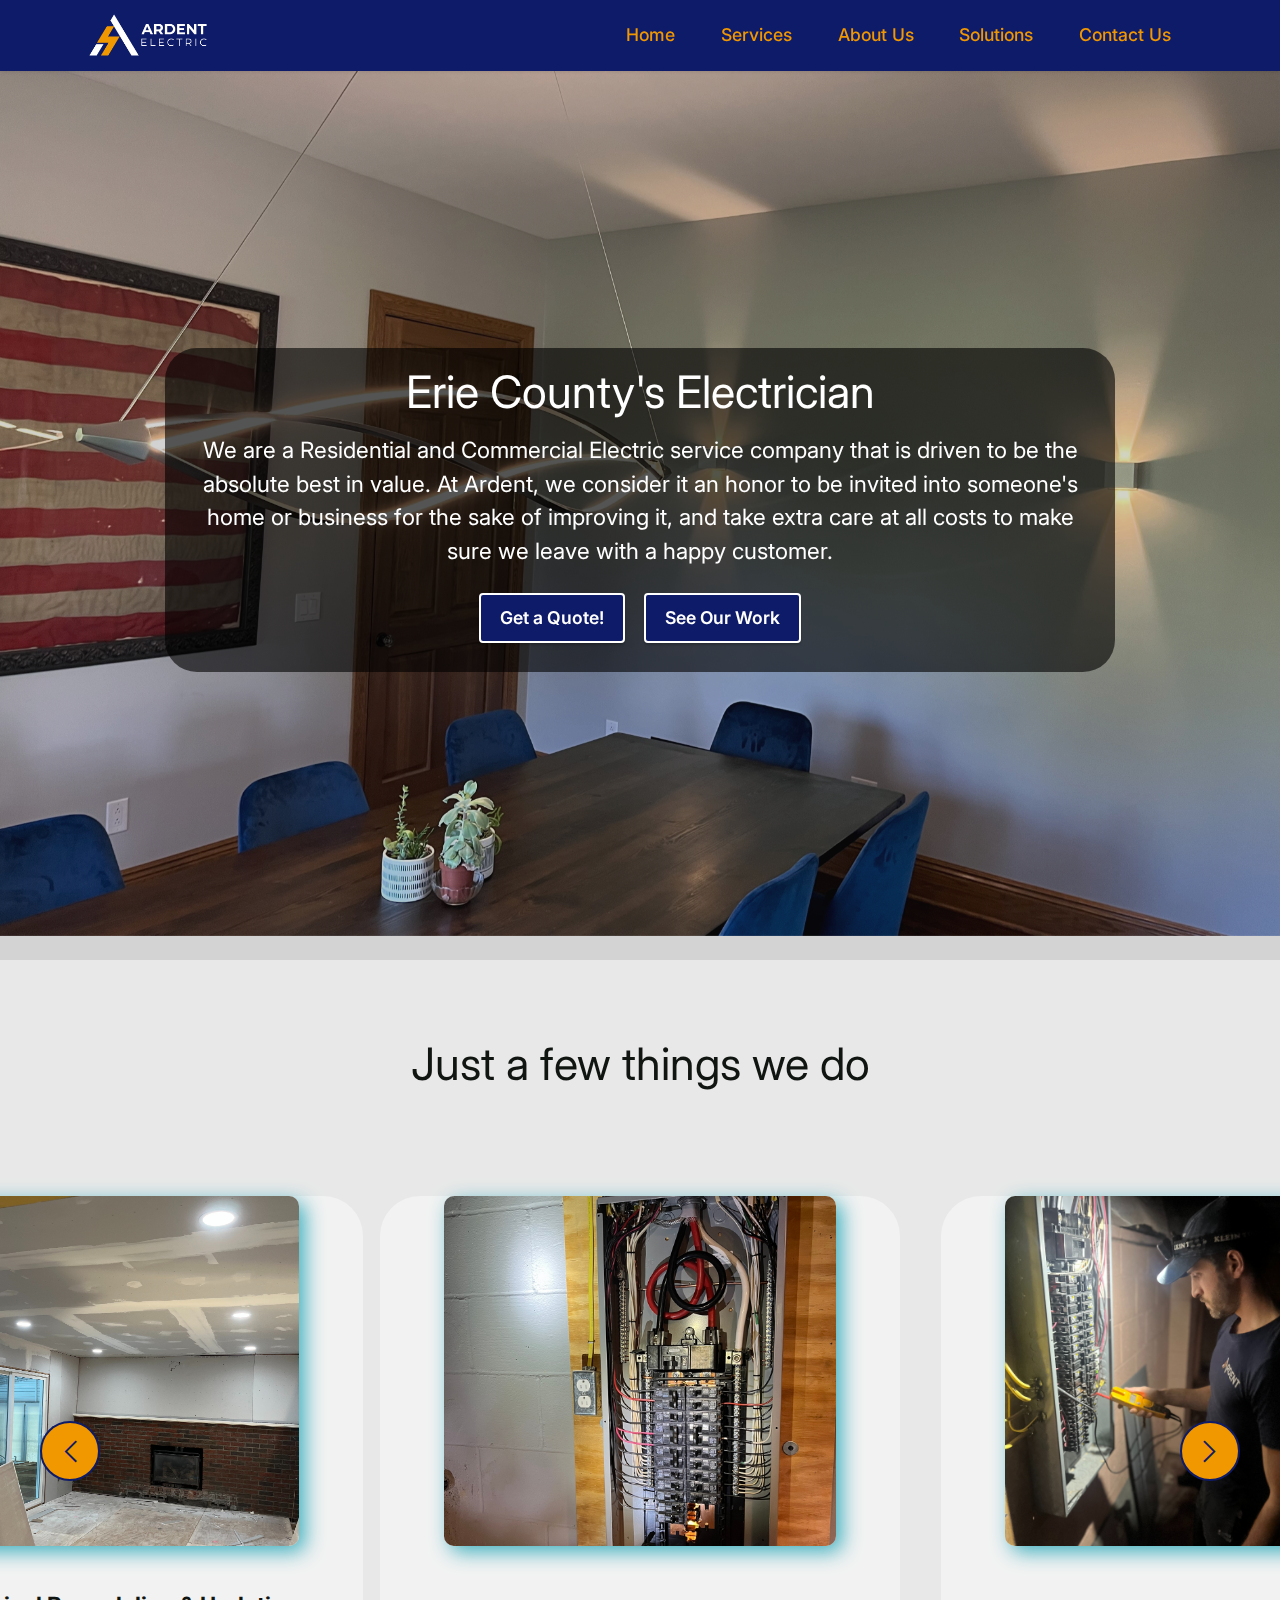
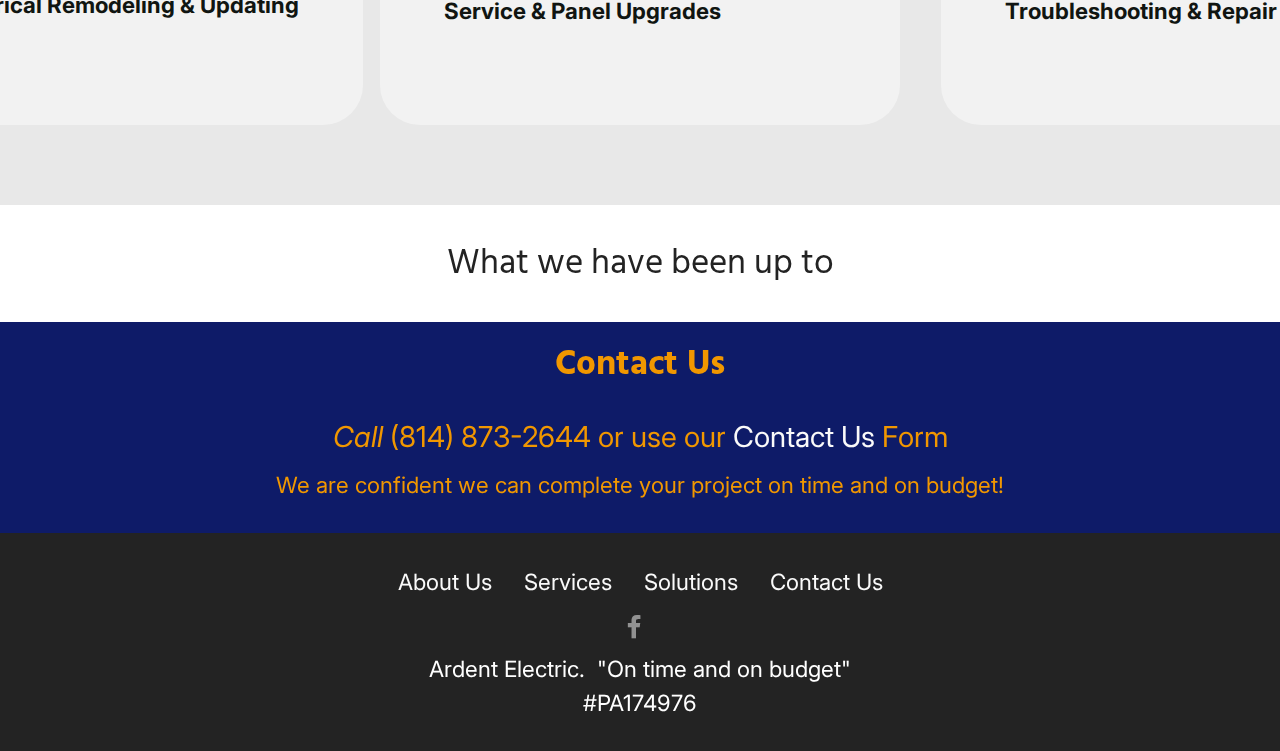
==== commit 88e5122e: "Changed image file, added links to menu and bottom footer of pages" ====
--- a/index.html
+++ b/index.html
@@ -7,7 +7,7 @@
   
   <meta name="viewport" content="width=device-width, initial-scale=1, minimum-scale=1">
   <link rel="shortcut icon" href="assets/images/ardent-electric-17.png" type="image/x-icon">
-  <meta name="description" content="Your "on time and on budget" Residential and Commercial Electrician.">
+  <meta name="description" content="We are an Erie Electric service company that is driven to be the absolute best in value.">
   
   
   <title>Home</title>
@@ -38,7 +38,7 @@
         <div class="container">
             <div class="navbar-brand">
                 <span class="navbar-logo">
-                    <a href="Home.html">
+                    <a href="index.html">
                         <img src="assets/images/ardent-electric-03-final-hat-design-copy-copy.png" alt="" style="height: 3rem;">
                     </a>
                 </span>
@@ -53,12 +53,12 @@
                 </div>
             </button>
             <div class="collapse navbar-collapse" id="navbarSupportedContent">
-                <ul class="navbar-nav nav-dropdown nav-right" data-app-modern-menu="true"><li class="nav-item"><a class="nav-link link text-primary show display-4" href="Home.html" aria-expanded="false">Home</a></li><li class="nav-item"><a class="nav-link link text-primary display-4" href="Services.html">
-                            Services</a></li><li class="nav-item"><a class="nav-link link text-primary show display-4" href="About Us.html">
+                <ul class="navbar-nav nav-dropdown nav-right" data-app-modern-menu="true"><li class="nav-item"><a class="nav-link link text-primary show display-4" href="index.html" aria-expanded="false">Home</a></li><li class="nav-item"><a class="nav-link link text-primary display-4" href="services.html">
+                            Services</a></li><li class="nav-item"><a class="nav-link link text-primary show display-4" href="about-us.html">
                             About Us</a></li>
                     
-                    <li class="nav-item"><a class="nav-link link text-primary display-4" href="Solutions.html">Solutions</a>
-                    </li><li class="nav-item"><a class="nav-link link text-primary display-4" href="ContactUs.html">Contact Us</a></li></ul>
+                    <li class="nav-item"><a class="nav-link link text-primary display-4" href="solutions.html">Solutions</a>
+                    </li><li class="nav-item"><a class="nav-link link text-primary display-4" href="contact-us.html">Contact Us</a></li></ul>
                 
                 
             </div>
@@ -80,7 +80,7 @@
                 
                 <p class="mbr-text mbr-fonts-style mbr-white display-7">
                     We are a Residential and Commercial Electric service company that is driven to be the absolute best in value. At Ardent, we consider it an honor to be invited into someone's home or business for the sake of improving it, and take extra care at all costs to make sure we leave with a happy customer.</p>
-                <div class="mbr-section-btn mt-3"><a class="btn btn-secondary display-4" href="ContactUs.html">Get a Quote!</a> <a class="btn btn-secondary display-4" href="Solutions.html">See Our Work</a></div>
+                <div class="mbr-section-btn mt-3"><a class="btn btn-secondary display-4" href="contact-us.html">Get a Quote!</a> <a class="btn btn-secondary display-4" href="services.html">See Our Work</a></div>
             </div>
         </div>
     </div>
@@ -100,7 +100,7 @@
         <div class="embla" data-skip-snaps="true" data-align="center" data-contain-scroll="trimSnaps" data-loop="true" data-auto-play-interval="10" data-draggable="true">
             <div class="embla__viewport container-fluid">
                 <div class="embla__container">
-                    <div class="embla__slide slider-image item" style="margin-left: 0rem; margin-right: 0rem;">
+                    <div class="embla__slide slider-image item active" style="margin-left: 0rem; margin-right: 0rem;">
                         <div class="card-wrap">
                             <div class="item-wrapper position-relative">
                                 <div class="image-wrap">
@@ -131,38 +131,38 @@
                         <div class="card-wrap">
                             <div class="item-wrapper position-relative">
                                 <div class="image-wrap">
-                                    <img src="assets/images/img-7881.jpeg" alt="">
-                                </div>
-                            </div>
-                            <div class="content-wrap">
-                                <h4 class="mbr-card-title mbr-fonts-style display-7"><p><strong>Electrical Remodeling &amp; Updating</strong></p></h4>
-                                
-                            </div>
-                        </div>
-                    </div>
+                                    <img src="assets/images/image-daves-house.jpeg" alt="" data-slide-to="2" data-bs-slide-to="2">
+                                </div>
+                            </div>
+                            <div class="content-wrap">
+                                <h4 class="mbr-card-title mbr-fonts-style display-7"><strong>New Construction &amp; Complete Rewires</strong></h4>
+                                
+                            </div>
+                        </div>
+                    </div>
+                    
                     <div class="embla__slide slider-image item" style="margin-left: 0rem; margin-right: 0rem;">
                         <div class="card-wrap">
                             <div class="item-wrapper position-relative">
                                 <div class="image-wrap">
-                                    <img src="assets/images/istock-1159110861.jpg" alt="">
-                                </div>
-                            </div>
-                            <div class="content-wrap">
-                                <h4 class="mbr-card-title mbr-fonts-style display-7"><strong>New Construction &amp; Complete Rewires</strong></h4>
-                                
-                            </div>
-                        </div>
-                    </div>
-                    <div class="embla__slide slider-image item" style="margin-left: 0rem; margin-right: 0rem;">
-                        <div class="card-wrap">
-                            <div class="item-wrapper position-relative">
-                                <div class="image-wrap">
-                                    <img src="assets/images/img-7255.jpeg" alt="">
+                                    <img src="assets/images/img-7256.jpeg" alt="" data-slide-to="3" data-bs-slide-to="3">
                                 </div>
                             </div>
                             <div class="content-wrap">
                                 <h4 class="mbr-card-title mbr-fonts-style display-7">
                                     <strong>Commercial Electric</strong></h4>
+                                
+                            </div>
+                        </div>
+                    </div><div class="embla__slide slider-image item" style="margin-left: 0rem; margin-right: 0rem;">
+                        <div class="card-wrap">
+                            <div class="item-wrapper position-relative">
+                                <div class="image-wrap">
+                                    <img src="assets/images/img-7881.jpeg" alt="" data-slide-to="4" data-bs-slide-to="4">
+                                </div>
+                            </div>
+                            <div class="content-wrap">
+                                <h4 class="mbr-card-title mbr-fonts-style display-7"><p><strong>Electrical Remodeling &amp; Updating</strong></p></h4>
                                 
                             </div>
                         </div>
@@ -211,7 +211,7 @@
             <div class="title col-md-12 col-lg-8">
                 <h3 class="mbr-section-title mbr-fonts-style align-center mb-4 display-5">
                     <strong>Contact Us</strong></h3>
-                <h4 class="mbr-section-subtitle align-center mbr-fonts-style mb-4 display-7"><p><span style="font-size: 1.8rem;"><em>Call (814) 873-2644</em> or use our <a href="ContactUs.html" class="text-white">Contact Us</a> Form</span><br></p><p></p><p></p><div>We are confident we can complete your project on time and on budget!</div><p></p></h4>
+                <h4 class="mbr-section-subtitle align-center mbr-fonts-style mb-4 display-7"><p><span style="font-size: 1.8rem;"><em>Call <a href="tel:814-873-2644" class="text-primary">(814) 873-2644</a></em> or use our <a href="contact-us.html" class="text-white text-primary">Contact Us</a> Form</span><br></p><p></p><p></p><div>We are confident we can complete your project on time and on budget!</div><p></p></h4>
                 
             </div>
         </div>
@@ -234,10 +234,10 @@
                     
                     
                 <li class="foot-menu-item mbr-fonts-style display-7">
-                        <a class="text-white text-primary" href="About Us.html" target="_blank">About Us</a>
+                        <a class="text-white text-primary" href="about-us.html" target="_blank">About Us</a>
                     </li><li class="foot-menu-item mbr-fonts-style display-7">
-                        <a class="text-white text-primary" href="Services.html" target="_blank">Services</a>
-                    </li><li class="foot-menu-item mbr-fonts-style display-7"><a href="Solutions.html" class="text-white">Solutions</a></li><li class="foot-menu-item mbr-fonts-style display-7"><a href="ContactUs.html" class="text-white">Contact Us</a></li></ul>
+                        <a class="text-white text-primary" href="services.html" target="_blank">Services</a>
+                    </li><li class="foot-menu-item mbr-fonts-style display-7"><a href="solutions.html" class="text-white text-primary">Solutions</a></li><li class="foot-menu-item mbr-fonts-style display-7"><a href="contact-us.html" class="text-white text-primary">Contact Us</a></li></ul>
             </div>
             <div class="row social-row">
                 <div class="social-list align-right pb-2">
